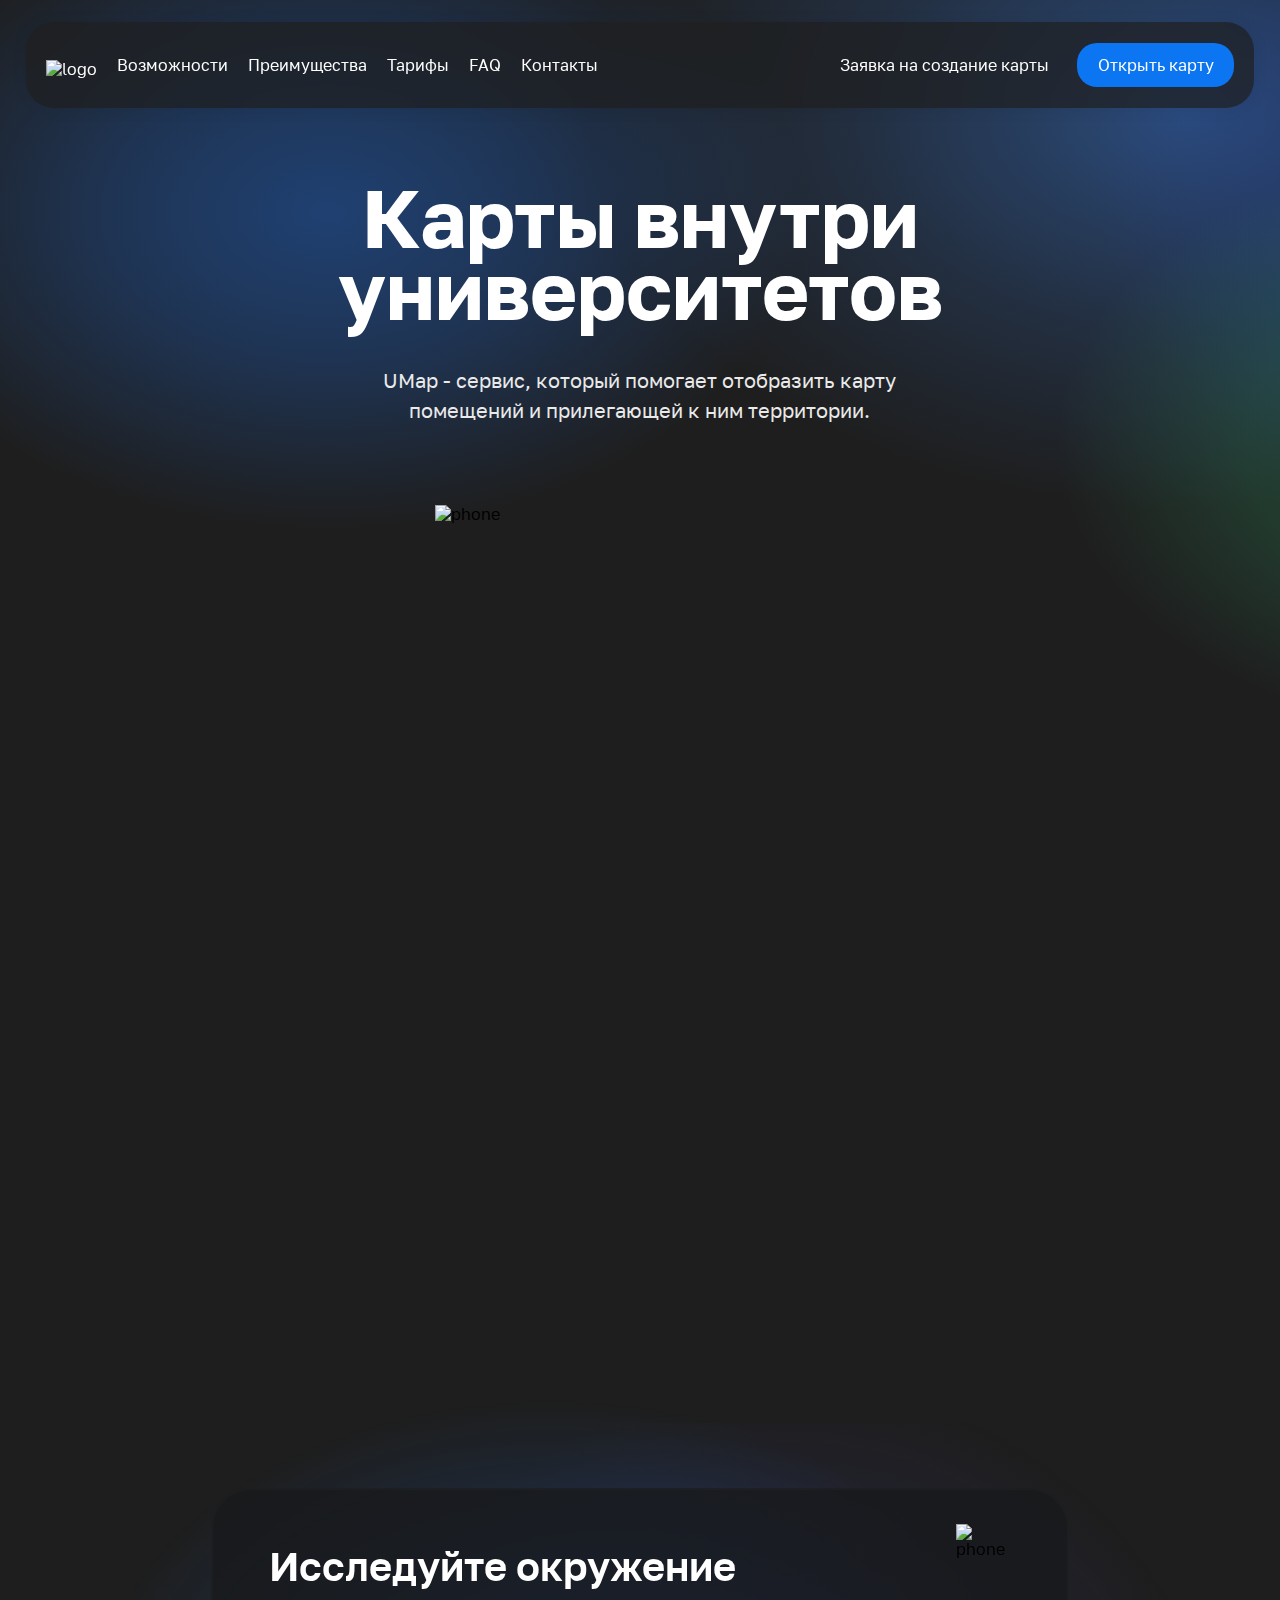
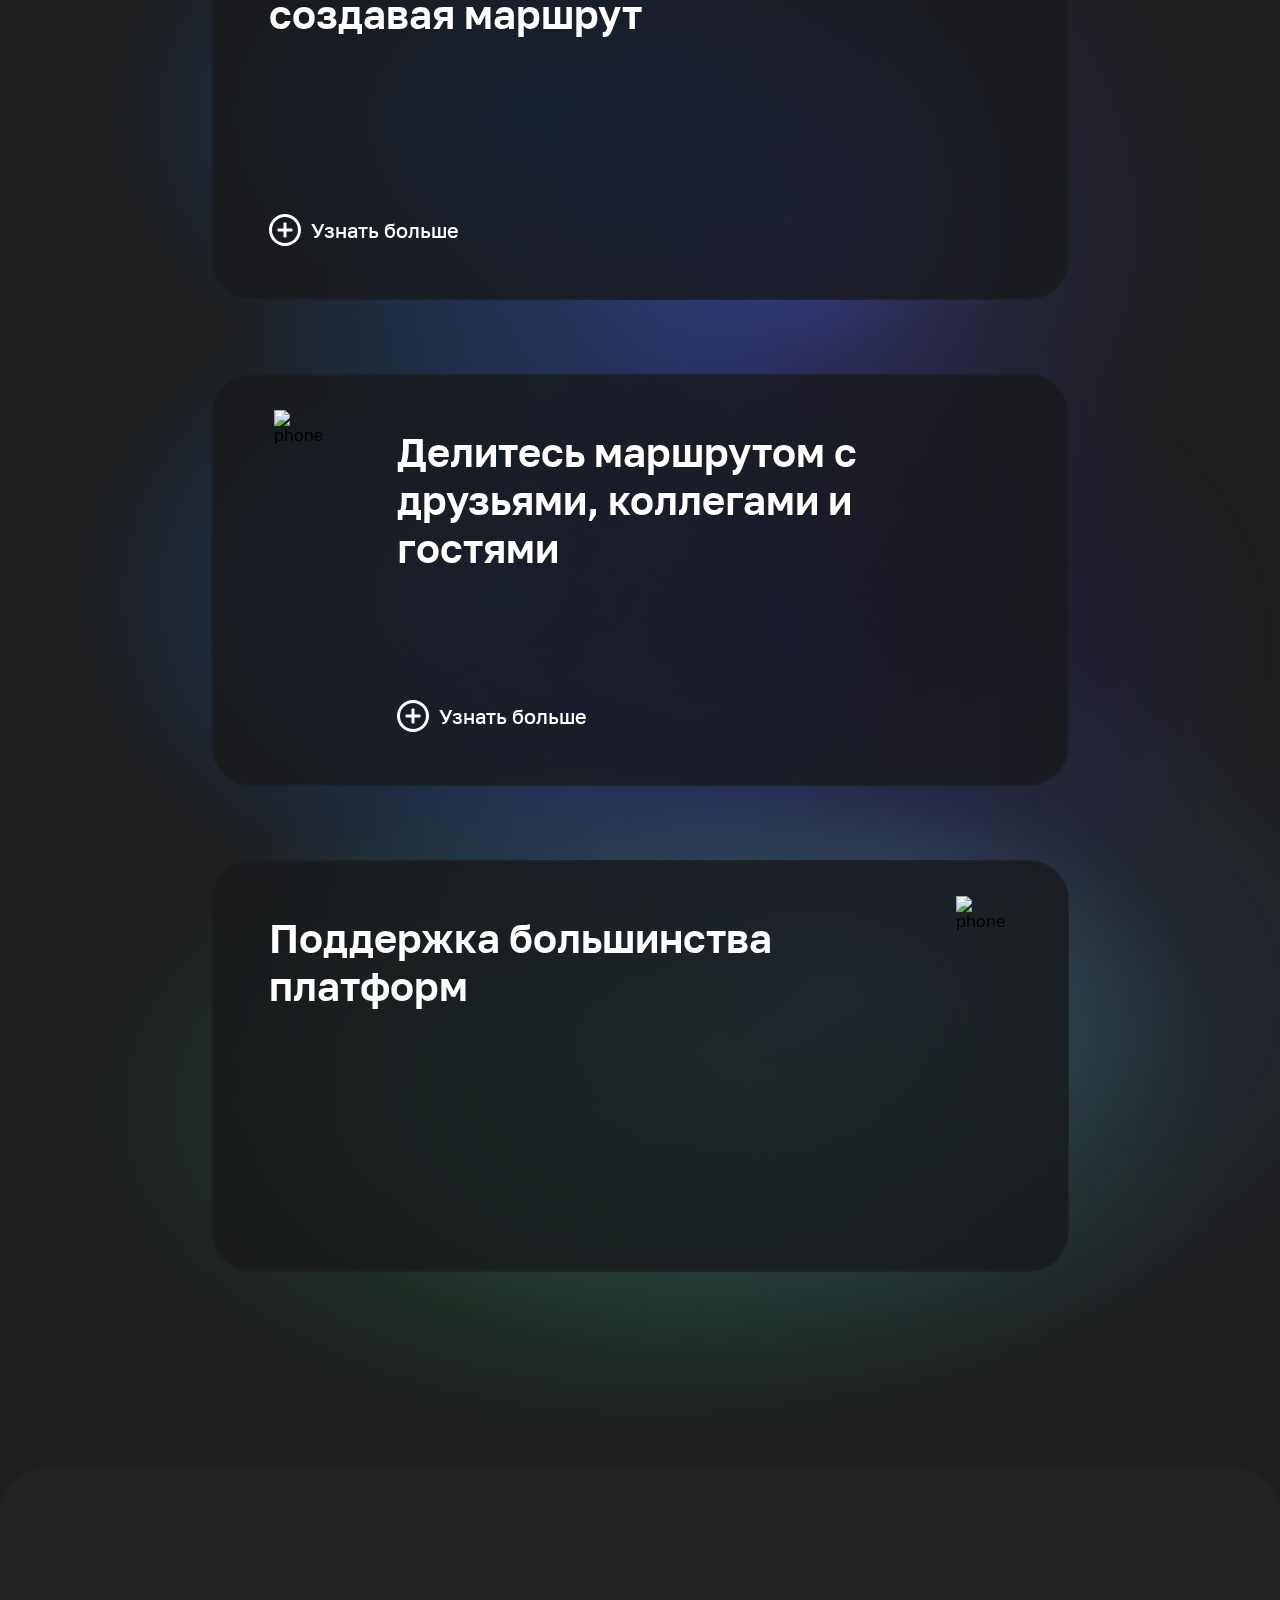
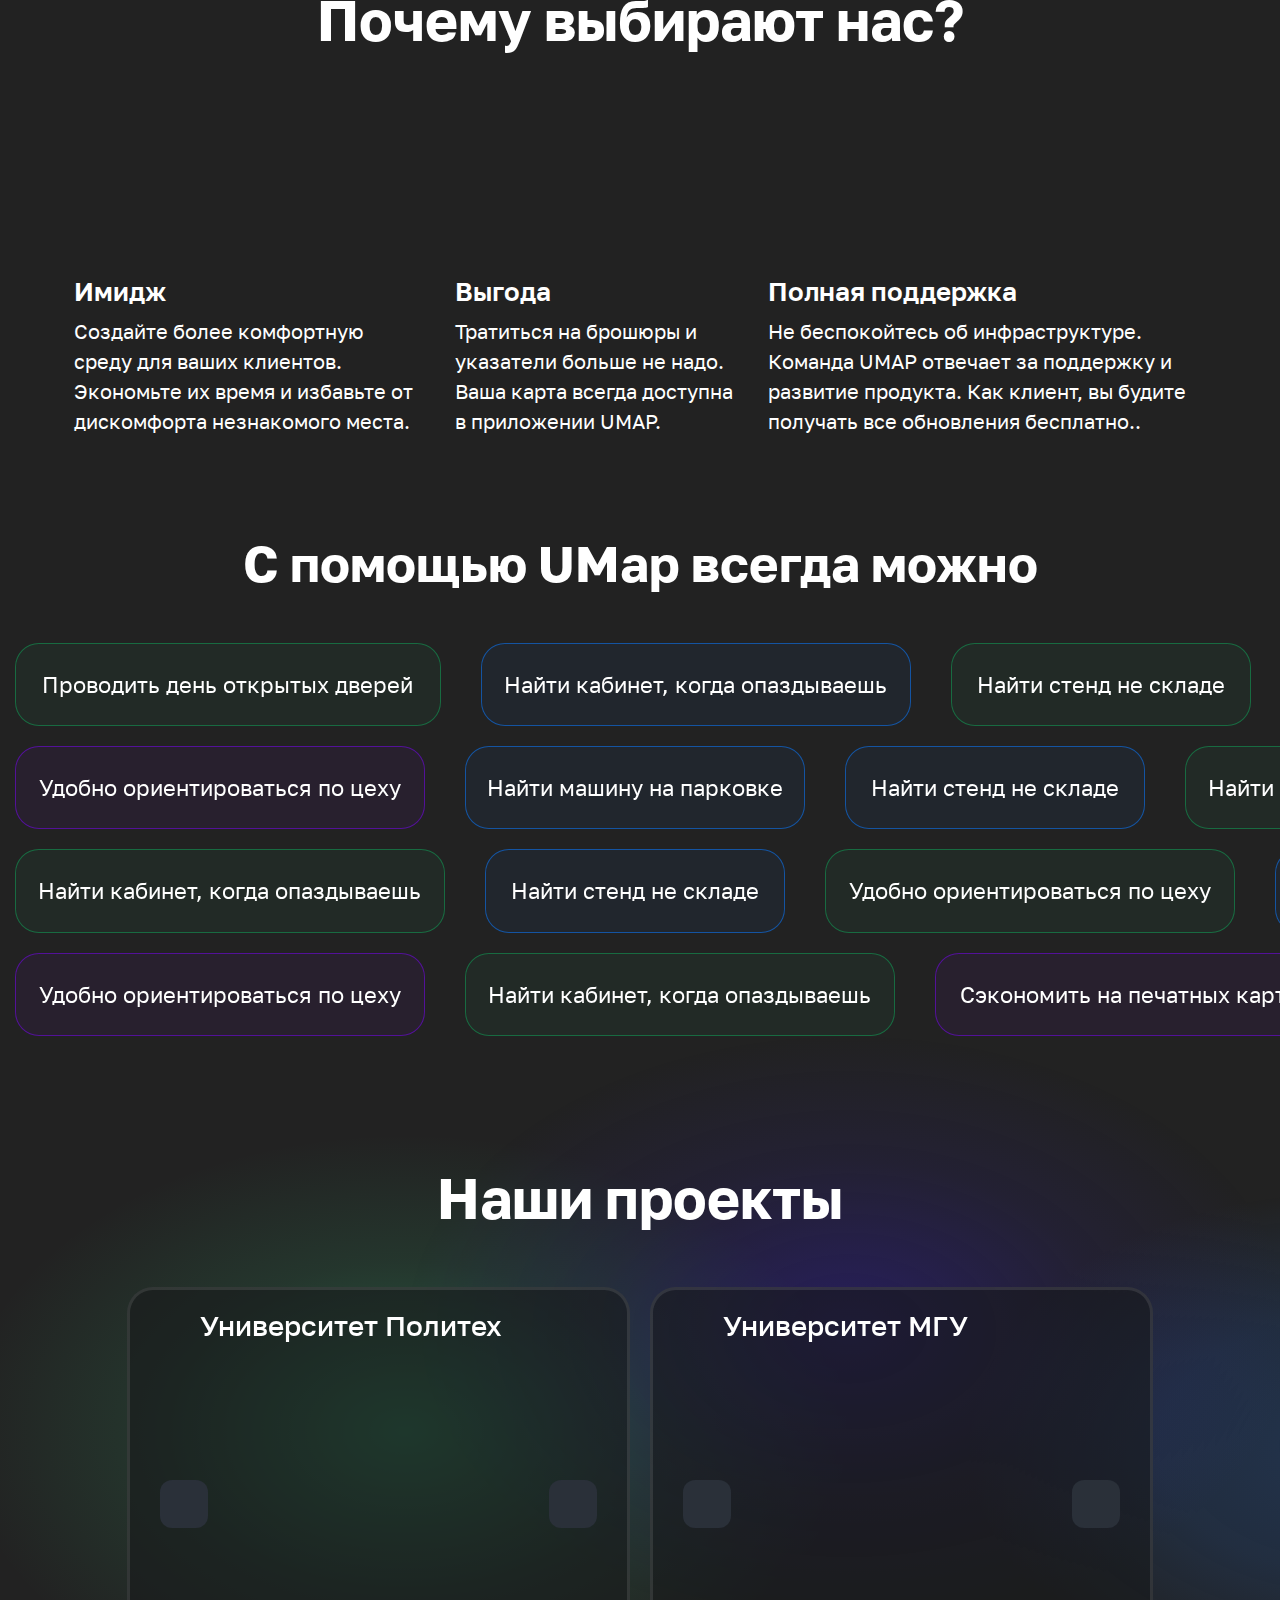
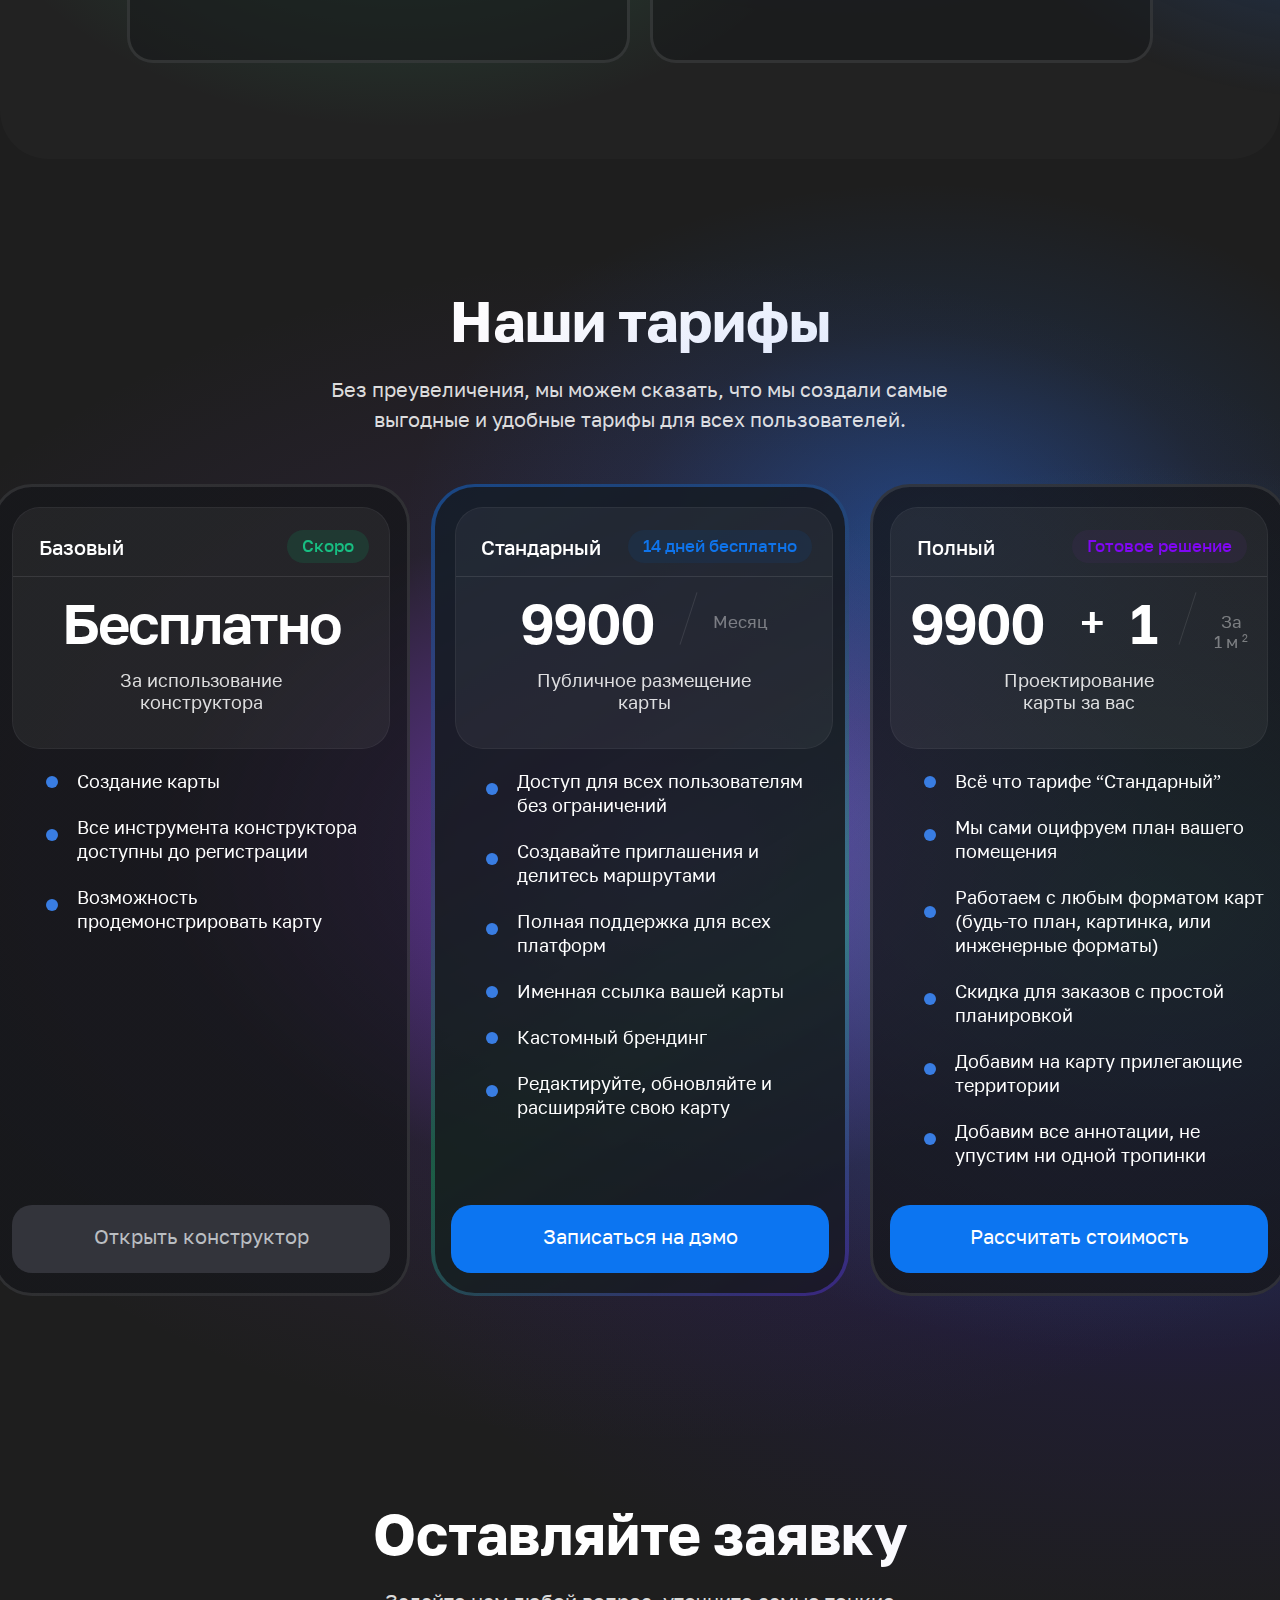
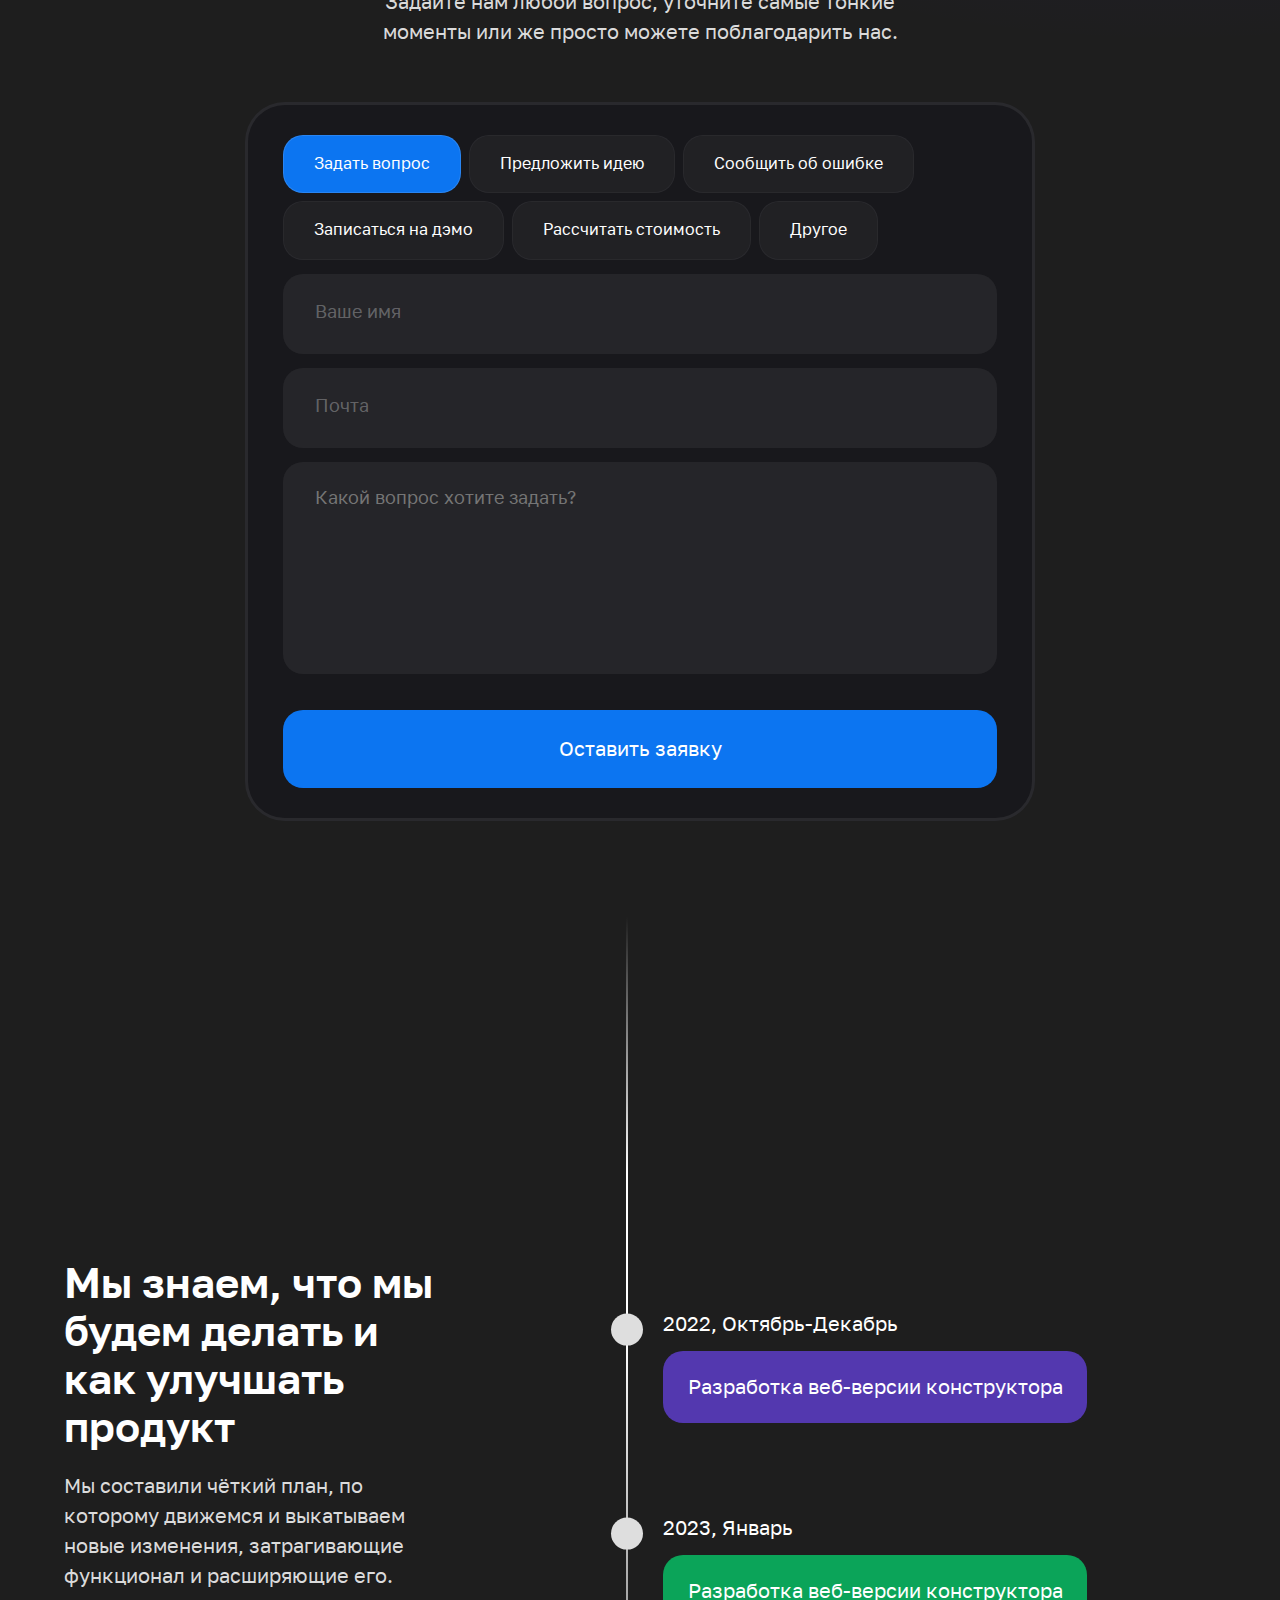
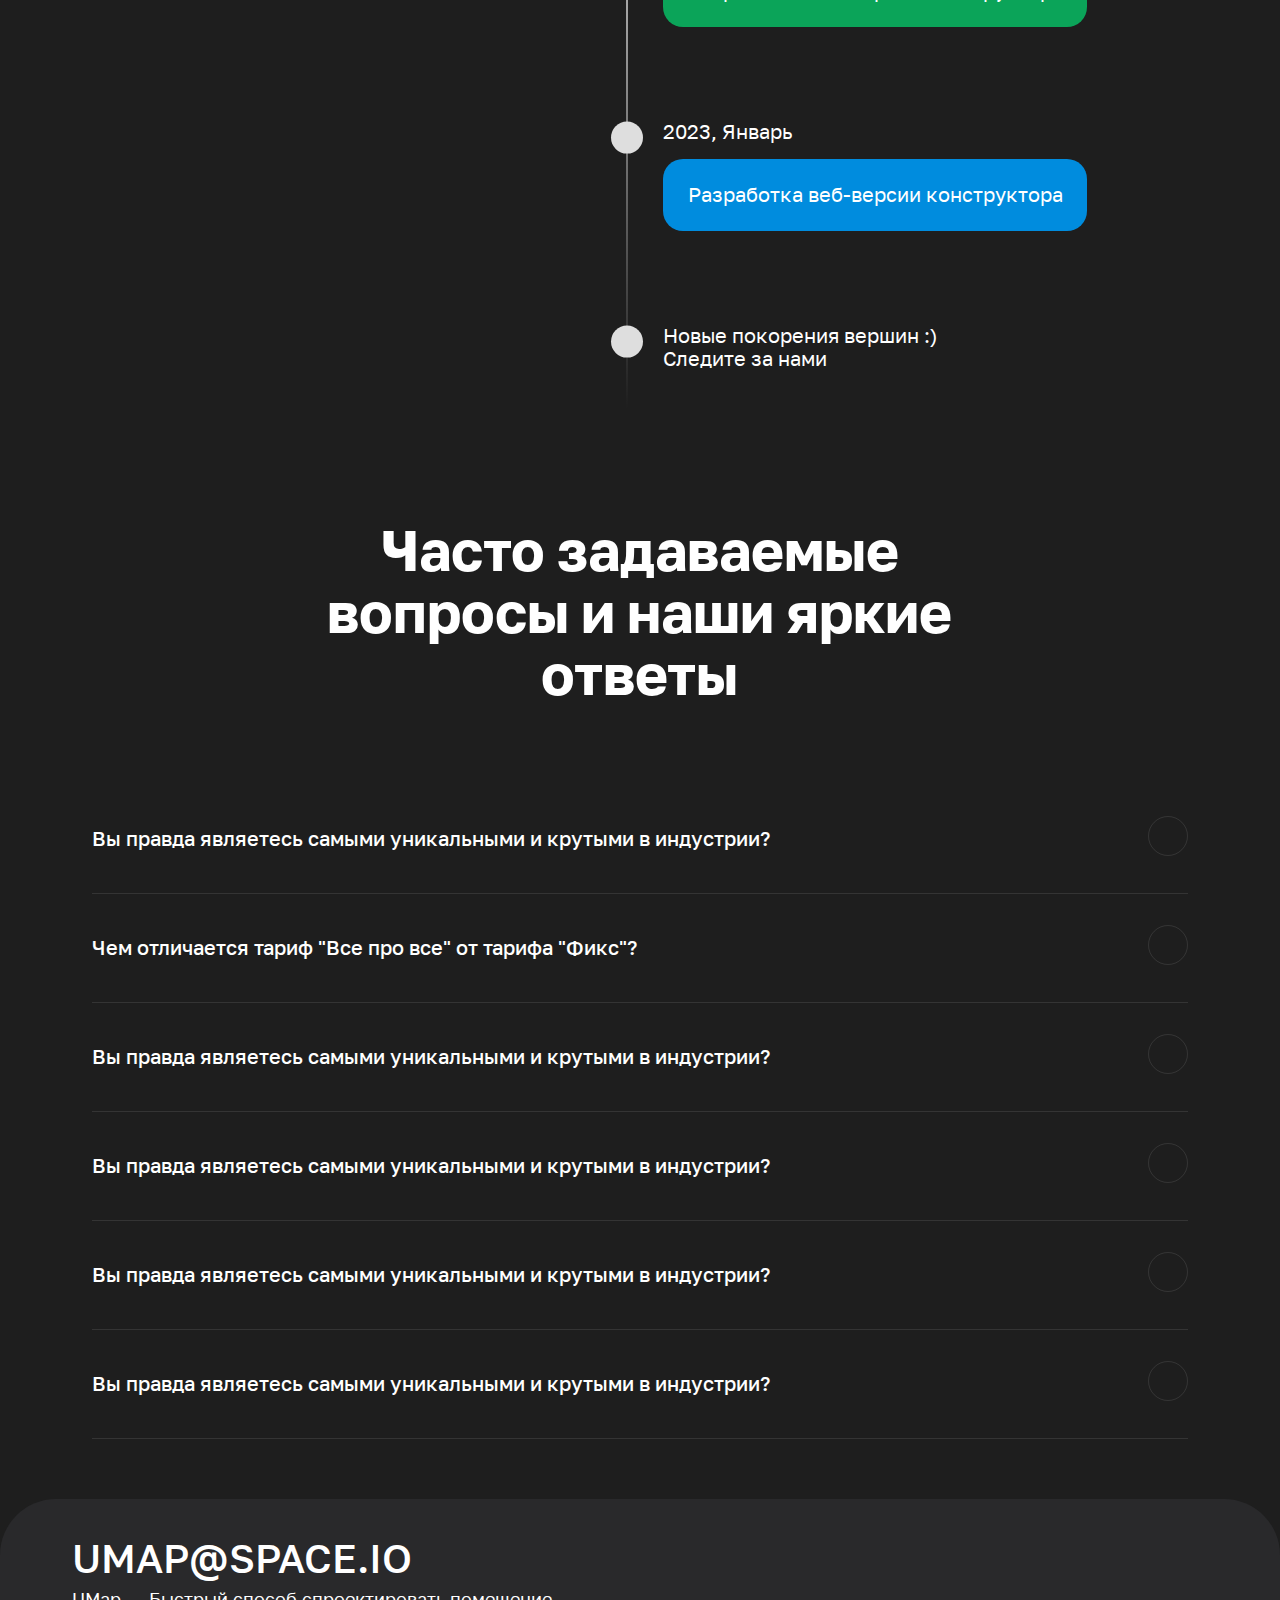
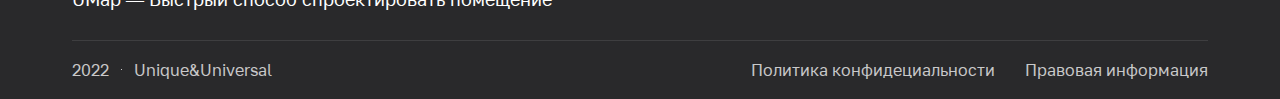
==== pages/politic.html @ 3c4d1e50 "fix: change text slider" ====
<!DOCTYPE html>
<html lang="en">

<head>
    <meta charset="UTF-8">
    <meta http-equiv="X-UA-Compatible" content="IE=edge">
    <meta name="viewport" content="width=device-width, initial-scale=1.0">
    <link rel="stylesheet" href="../css/normalize.css">
    <link
    rel="stylesheet"
    href="https://cdn.jsdelivr.net/npm/swiper@8/swiper-bundle.min.css"/>
    <link rel="stylesheet" href="../css/general.min.css">
    <link rel="icon" type="image/x-icon" href="../assets/images/img/favicon (1).ico">
    <title>[dev]uMap</title>
</head>

<body>
    <div class="burger-shadow"></div>
    <div class="wrapper">
        <header class="header">
            <nav class="navigation">
                <div class="logo-icon logo-icon-mobile"><a href="#main"><img src="./assets/images/icons/logo.svg" alt="logo" class="logo"></a></div>
            <ul class="nav-menu">
                <div class="logo-icon"><a href="#main"><img src="./assets/images/icons/logo.svg" alt="logo" class="logo"></a> </div>
                <li class="nav-menu__item menu__item-link openBurgerJS"><a href="#capabilities">Возможности</a></li>
                <li class="nav-menu__item menu__item-link openBurgerJS"><a href="#advantage">Преимущества</a></li>
                <li class="nav-menu__item menu__item-link openBurgerJS"><a href="#price">Тарифы</a></li>
                <li class="nav-menu__item menu__item-link openBurgerJS"><a href="#faq">FAQ</a></li>
                <!-- <li class="nav-menu__item_deviders menu__item-link"></li> -->
                <li class="nav-menu__item menu__item-link about_company openBurgerJS"><a href="././pages/about/about.html">О компании</a></li>
                <li class="nav-menu__item menu__item-link contact-link openBurgerJS">Контакты</li>
            </ul>
            <div class="arrow-nav"><img src="./assets/images/icons/Arrow-header.svg" alt="arrow"></div>
            <ul class="nav-request">
                <li><a href="#form-develop" class="link_request linkRequestJS">Заявка на создание карты</a></li>
                <li><button class="btn  btn__open-map"><a href="././pages/map/map.html">Открыть карту</a></button></li>
            </ul>

            
        </nav>
    
        <ul class="nav-request-mobile">
            <div class="btn-menu"><p>Меню</p> <div class="burger"><span class="line-burger"></span><span class="line-burger"></span></div> </div>
            <li class="btn  btn__open-mobile"><a href="#form-develop" class="linkRequestJS">Заявка</a></li>
            <!-- <li class="btn  btn__open-mobile"><button class="btn  btn__open-mobile linkRequestJS">Заявка</button></li> -->
            <div class="burger-menu">
                <ul class="ul-burger-menu">
                    <li class="nav-menu__item menu__item-link menu__item-link-burger"><a href="#capabilities">Возможности</a></li>
                    <li class="nav-menu__item menu__item-link menu__item-link-burger"><a href="#advantage">Преимущества</a></li>
                    <li class="nav-menu__item menu__item-link menu__item-link-burger"><a href="#price">Тарифы</a></li>
                    <li class="nav-menu__item menu__item-link menu__item-link-burger"><a href="#faq">FAQ</a></li>
                    <li class="menu__item-link-burger-line"></li>
                    <li class="nav-menu__item menu__item-link menu__item-link-burger"><a href="././pages/about/about.html">О компании</a></li>
                    <li class="nav-menu__item menu__item-link menu__item-link-burger contact-link">Контакты</li>
                </ul>
                
            </div>
        </ul>
    </header>

    </div>

    <main class="main">

        <!-- <div class="cookies-alert cookies-alert--js">
                <div class="cookies-alert__left">
                    <p class="cookies-text">Наш сайт использует куки</p>
                    <a class="text-secondary" href="./pages/agreement/licence.html" target="_blank" rel="nofollow"> Узнать подробнее</a>
                </div>
                <div class="cookies-alert__right">
                    <button class="btn btn__primary cookies-alert__btn">Oкей</button>              
                </div>
        </div> -->
        
        <div class="wrapper">
            
            <section class="main-information"  id="main">

                <div class="main-information_item first-block">
                    <div class="ellips_first-section"></div>
                    <div class="ellips_first-section-group"></div>
                    <div class="ellips_first-section-group-one"></div>
                    <div class="ellips_first-section-group-two"></div>

                    <div class="title-block">
                        <div class="first-block__title">
                            <div class="title_block">Карты внутри</div>
                            <div class="slider-text__container">
                                <div class="slider-text__item">
                                    университетов
                                </div>
                                <div class="slider-text__item shcool">
                                    музеев
                                </div>
                                <div class="slider-text__item tseh">
                                    помещения
                                </div>
                                <div class="slider-text__item tseh">
                                    больницы
                                </div>
                                <div class="slider-text__item musev">
                                    торгового центра
                                </div>
                    
                            </div>
                        </div>
                        <div class="title-descr title-descr__first-block">
                            UMap - сервис, который помогает отобразить карту помещений и прилегающей к ним территории.
                        </div>
                        <div class="apps_icon">
                            <a href="#!" class="apps_icon_link app_apple_link"><img
                                    src="./assets/images/icons/apple-app.png" alt="app-apple"
                                    class="img_apps_icons"></a>
                            <a href="#!" class="apps_icon_link app_google_link"><img
                                    src="./assets/images/icons/google-app.png" alt="app-google"
                                    class="img_goole_icons"></a>
                                <div class="apps_icon_link qr_code_link">
                                    <img src="./assets/images/icons/qrcode.png" alt="qrcode" class="img_qr_link">
                                    <div class="scan-popup">
                                        <img src="./assets/images/icons/QR.svg" alt="qr" width="150" height="150" class="qr-img">
                                        Сканируй, чтобы <br> получить приложение
                                    </div>  
                                </div>

                        </div>

                    
                        <div class="phone-video">
                            <img src="./assets/images/img/Main-iphone14(black).png" alt="phone" class="frame">
                        <video class="img-video-phone" autoplay loop muted playsinline>
                            <source src="assets/images/video/iter3-opt.mp4" type="video/mp4">
                        </video>
                        </div>

                    </div>

                </div>

                <div class="container-flip_cards">
                    <div class="ellipse-bg1-item"></div>
                    <div class="ellipse-bg1"></div>
                    <div class="ellipse-bg2"></div>
                    <div class="ellipse-bg2-item"></div>
                    <div class="ellipse-bg3"></div>
                    <div class="ellipse-bg3-item"></div>
                    
                    <div class="flip-card">
                        <div class="font-card">
                            <div class="flip-text">
                                <div class="secondary-block__title secondary-block__title-one">
                                    Исследуйте окружение создавая маршрут
                                </div>
    
                                <div class="flip-card__btn">
                                    <svg width="32" height="32" viewBox="0 0 32 32" fill="none" xmlns="http://www.w3.org/2000/svg"  class="btn-plus">
                                        <circle cx="16" cy="16" r="14.5" stroke="white" stroke-width="3"/>
                                        <path d="M14.5 9.5C14.5 8.94772 14.9477 8.5 15.5 8.5H16.5C17.0523 8.5 17.5 8.94772 17.5 9.5V22.5C17.5 23.0523 17.0523 23.5 16.5 23.5H15.5C14.9477 23.5 14.5 23.0523 14.5 22.5V9.5Z" fill="white"/>
                                        <path d="M22.5 14.5C23.0523 14.5 23.5 14.9477 23.5 15.5V16.5C23.5 17.0523 23.0523 17.5 22.5 17.5L9.5 17.5C8.94771 17.5 8.5 17.0523 8.5 16.5L8.5 15.5C8.5 14.9477 8.94772 14.5 9.5 14.5L22.5 14.5Z" fill="white"/>
                                        </svg>
                                    
                                Узнать больше
                                </div>
                            </div>
                            <div class="flip-front-img">
                                <img src="./assets/images/img/iphone-flip1.png" alt="phone">
                            </div>
                        </div>
                        <div class="back-card">
                            <div class="flip-text">
                                <p class="flip-descr"> Пользователь или организатор может поделиться маршрутом, создав брендированый QR-код или URL-ссылку.</p>
                                <p class="flip-descr">Таким образом, можно разместить QR-код в удобном месте, - он проведет любого от своего расположения до необходимого объекта, или поделится URL-ссылкой в социальных сетях, на сайте, чтобы упростить коммуникацию.</p>
    
                                <div class="flip-card__btn btn_hide">
                                    <svg width="32" height="32" viewBox="0 0 32 32" fill="none" xmlns="http://www.w3.org/2000/svg"  class="btn-plus">
                                        <circle cx="16" cy="16" r="14.5" stroke="white" stroke-width="3"/>
                                        <path d="M14.5 9.5C14.5 8.94772 14.9477 8.5 15.5 8.5H16.5C17.0523 8.5 17.5 8.94772 17.5 9.5V22.5C17.5 23.0523 17.0523 23.5 16.5 23.5H15.5C14.9477 23.5 14.5 23.0523 14.5 22.5V9.5Z" fill="white"/>
                                        <path d="M22.5 14.5C23.0523 14.5 23.5 14.9477 23.5 15.5V16.5C23.5 17.0523 23.0523 17.5 22.5 17.5L9.5 17.5C8.94771 17.5 8.5 17.0523 8.5 16.5L8.5 15.5C8.5 14.9477 8.94772 14.5 9.5 14.5L22.5 14.5Z" fill="white"/>
                                        </svg>
                                    
                                    Скрыть подробности
                                </div>
                            </div>
                            <div class="flip-back-img">
                                <img src="./assets/images/img/iphone-flip1.png" alt="phone">
                            </div>
                        </div>
                    </div>


                    <div class="flip-card">
                        <div class="font-card card-middle">
                            <div class="flip-front-img">
                                <img src="./assets/images/img/Iphoneflip2.png" alt="phone">
                            </div>
                            <div class="flip-text">
                                <div class="secondary-block__title secondary-block__title-one">
                                    Делитесь маршрутом с друзьями, коллегами и гостями
                                </div>
    
                                <div class="flip-card__btn">
                                    <svg width="32" height="32" viewBox="0 0 32 32" fill="none" xmlns="http://www.w3.org/2000/svg"  class="btn-plus">
                                        <circle cx="16" cy="16" r="14.5" stroke="white" stroke-width="3"/>
                                        <path d="M14.5 9.5C14.5 8.94772 14.9477 8.5 15.5 8.5H16.5C17.0523 8.5 17.5 8.94772 17.5 9.5V22.5C17.5 23.0523 17.0523 23.5 16.5 23.5H15.5C14.9477 23.5 14.5 23.0523 14.5 22.5V9.5Z" fill="white"/>
                                        <path d="M22.5 14.5C23.0523 14.5 23.5 14.9477 23.5 15.5V16.5C23.5 17.0523 23.0523 17.5 22.5 17.5L9.5 17.5C8.94771 17.5 8.5 17.0523 8.5 16.5L8.5 15.5C8.5 14.9477 8.94772 14.5 9.5 14.5L22.5 14.5Z" fill="white"/>
                                        </svg>
                                    
                                Узнать больше
                                </div>
                            </div>
                            
                        </div>
                        <div class="back-card back-card-middle">
                            <div class="flip-back-img">
                                <img src="./assets/images/img/Iphoneflip2.png" alt="phone">
                            </div>
                            <div class="flip-text">
                                <p class="flip-descr"> Пользователь или организатор может поделиться маршрутом, создав брендированый QR-код или URL-ссылку.</p>
                                <p class="flip-descr">Таким образом, можно разместить QR-код в удобном месте, - он проведет любого от своего расположения до необходимого объекта, или поделится URL-ссылкой в социальных сетях, на сайте, чтобы упростить коммуникацию.</p>
    
                                <div class="flip-card__btn btn_hide">
                                    <svg width="32" height="32" viewBox="0 0 32 32" fill="none" xmlns="http://www.w3.org/2000/svg"  class="btn-plus">
                                        <circle cx="16" cy="16" r="14.5" stroke="white" stroke-width="3"/>
                                        <path d="M14.5 9.5C14.5 8.94772 14.9477 8.5 15.5 8.5H16.5C17.0523 8.5 17.5 8.94772 17.5 9.5V22.5C17.5 23.0523 17.0523 23.5 16.5 23.5H15.5C14.9477 23.5 14.5 23.0523 14.5 22.5V9.5Z" fill="white"/>
                                        <path d="M22.5 14.5C23.0523 14.5 23.5 14.9477 23.5 15.5V16.5C23.5 17.0523 23.0523 17.5 22.5 17.5L9.5 17.5C8.94771 17.5 8.5 17.0523 8.5 16.5L8.5 15.5C8.5 14.9477 8.94772 14.5 9.5 14.5L22.5 14.5Z" fill="white"/>
                                        </svg>
                                    
                                    Скрыть подробности
                                </div>
                            </div>
                           
                        </div>
                    </div>

                    <div class="flip-card">
                        <div class="font-card">
                            <div class="flip-text">
                                <div class="secondary-block__title secondary-block__title-last">
                                    Поддержка большинства платформ
                                </div>
                                
                                <div class="apps_icon">
                                    <a href="#!" class="apps_icon_link app_apple_link"><img
                                            src="./assets/images/icons/apple-app.png" alt="app-apple"
                                            class="img_apps_icons"></a>
                                    <a href="#!" class="apps_icon_link app_google_link"><img
                                            src="./assets/images/icons/google-app.png" alt="app-google"
                                            class="img_goole_icons"></a>
                                        <div class="apps_icon_link qr_code_link">
                                            <img src="./assets/images/icons/qrcode.png" alt="qrcode" class="img_qr_link">
                                            <div class="scan-popup">
                                                <img src="./assets/images/icons/QR.svg" alt="qr" width="150" height="150" class="qr-img">
                                                Сканируй, чтобы <br> получить приложение
                                            </div>  
                                        </div>
        
                                </div>
                                <!-- <div class="flip-card__btn">
                                    <svg width="32" height="32" viewBox="0 0 32 32" fill="none" xmlns="http://www.w3.org/2000/svg"  class="btn-plus">
                                        <circle cx="16" cy="16" r="14.5" stroke="white" stroke-width="3"/>
                                        <path d="M14.5 9.5C14.5 8.94772 14.9477 8.5 15.5 8.5H16.5C17.0523 8.5 17.5 8.94772 17.5 9.5V22.5C17.5 23.0523 17.0523 23.5 16.5 23.5H15.5C14.9477 23.5 14.5 23.0523 14.5 22.5V9.5Z" fill="white"/>
                                        <path d="M22.5 14.5C23.0523 14.5 23.5 14.9477 23.5 15.5V16.5C23.5 17.0523 23.0523 17.5 22.5 17.5L9.5 17.5C8.94771 17.5 8.5 17.0523 8.5 16.5L8.5 15.5C8.5 14.9477 8.94772 14.5 9.5 14.5L22.5 14.5Z" fill="white"/>
                                        </svg>
                                    
                                Узнать больше
                                </div> -->
                            </div>
                            <div class="flip-front-img flip3">
                                <img src="./assets/images/img/iPhone14-flip3.png" alt="phone" class="img-flip3">
                            </div>
                        </div>
                        <div class="back-card">
                            <div class="flip-text">
                                <p class="flip-descr"> Пользователь или организатор может поделиться маршрутом, создав брендированый QR-код или URL-ссылку.</p>
                                <p class="flip-descr">Таким образом, можно разместить QR-код в удобном месте, - он проведет любого от своего расположения до необходимого объекта, или поделится URL-ссылкой в социальных сетях, на сайте, чтобы упростить коммуникацию.</p>
    
                                <div class="flip-card__btn btn_hide">
                                    <svg width="32" height="32" viewBox="0 0 32 32" fill="none" xmlns="http://www.w3.org/2000/svg"  class="btn-plus">
                                        <circle cx="16" cy="16" r="14.5" stroke="white" stroke-width="3"/>
                                        <path d="M14.5 9.5C14.5 8.94772 14.9477 8.5 15.5 8.5H16.5C17.0523 8.5 17.5 8.94772 17.5 9.5V22.5C17.5 23.0523 17.0523 23.5 16.5 23.5H15.5C14.9477 23.5 14.5 23.0523 14.5 22.5V9.5Z" fill="white"/>
                                        <path d="M22.5 14.5C23.0523 14.5 23.5 14.9477 23.5 15.5V16.5C23.5 17.0523 23.0523 17.5 22.5 17.5L9.5 17.5C8.94771 17.5 8.5 17.0523 8.5 16.5L8.5 15.5C8.5 14.9477 8.94772 14.5 9.5 14.5L22.5 14.5Z" fill="white"/>
                                        </svg>
                                    
                                    Скрыть подробности
                                </div>
                            </div>
                            <div class="flip-back-img">
                                <img src="./assets/images/img/Iphoneflip3.png" alt="phone">
                            </div>
                        </div>
                    </div>

                </div>

            </section>







            <section class="made-maps">
                <div class="section__wrapper section__wrapper_made-maps">
                    <div class="section__title section__title_made-maps">
                        Создавайте карты в удобном конструкторе
                    </div>
                    <button class="btn btn_open_constructor"><a href="#!">Открыть конструктор</a></button>

                    <div class="made-maps__img_display">
                        <img src="./assets/images/img/Display.png" alt="display">
                    </div>

                </div>
            </section>





            <section class="why-choose" id="advantage">
                <div class="section__wrapper section__wrapper_why-choose">
                    <div class="section__title section__title_made-maps_why-choose">
                        Почему выбирают нас?
                    </div>
                    <div class="animation-cards__container">
                        <div class="animation-card__item">
                            <div class="animation-card_img">
                        
                                <video class="img-video img-video-image" id="video1" muted>
                                    <source src="assets/images/video/AnimationCorporateImage.m4v" type="video/mp4">
                                </video>
                            </div>
                            
                            <div class="animation-card_description">
                                <div class="animation-card_title">Имидж</div>
                                Создайте более комфортную среду для ваших клиентов. Экономьте их время и избавьте от дискомфорта незнакомого места.</div>
                        </div>

                        <div class="animation-card__item">
                            <div class="animation-card_img">
                                <video class="img-video img-video-image" id="video2"  muted >
                                    <source src="assets/images/video/map.m4v" type="video/mp4">
                                </video>
                            </div>
                            
                            <div class="animation-card_description">
                                <div class="animation-card_title">Выгода</div>
                                Тратиться на брошюры и указатели больше не надо. Ваша карта всегда доступна в приложении UMAP.</div>
                        </div>

                        <div class="animation-card__item">
                            <div class="animation-card_img">
                                <video class="img-video img-video-image" id="video3"  muted >
                                    <source src="assets/images/video/AnimationMesseges.m4v" type="video/mp4">
                                </video>
                            </div>
                            
                            <div class="animation-card_description">
                                <div class="animation-card_title">Полная поддержка</div>
                                Не беспокойтесь об инфраструктуре.
                                Команда UMAP отвечает за поддержку и развитие продукта. Как клиент, вы будите получать все обновления бесплатно..</div>
                        </div>

                    </div>


                    <div class="section__title section__title_block_helps" id="capabilities">
                        С помощью UMap всегда можно
                    </div>

                    <div class="swiper-animation_one animation_wrapper animation_wrapper_one">
                        <div class="swiper-wrapper text_wrapper text_wrapper_one">
                            <div class="swiper-slide text_item text_item_one text_item-cabinet">Найти кабинет, когда опаздываешь</div>
                            <div class="swiper-slide  text_item text_item_one text_item-rack">Найти стенд не складе</div>
                            <!-- <div class="swiper-slide  text_item text_item_two text_item-hermitage">Найти выставку в Эрмитаже</div> -->
                            <div class="swiper-slide text_item text_item_two text_item-parking">Найти машину на парковке</div>
                            <div class="swiper-slide text_item text_item_two text_item-paper">Сэкономить на печатных картах</div>
                            <!-- <div class="swiper-slide text_item text_item_three text_item-build">Показать клиентам, как попасть в здание</div> -->
                            <div class="swiper-slide text_item text_item_three text_item-plan">Удобно ориентироваться по цеху</div>
                            <!-- <div class="swiper-slide text_item text_item_one text_item-quest">Избавить от вопросов “Как к вам добраться?”</div> -->
                            <div class="swiper-slide text_item text_item_one text_item-buh">Быстро найти бухгалтерию</div>
                            <div class="swiper-slide text_item text_item_one text_item-onbording">Проводить день открытых дверей</div>
                            <!-- <div class="swiper-slide text_item text_item_three text_item-shop">Добраться до магазина</div> -->
                        </div>
                    </div>

                    <div class="swiper-animation_two animation_wrapper animation_wrapper_two">
                        <div class="swiper-wrapper text_wrapper text_wrapper_two">
                            <div class="swiper-slide text_item text_item_one text_item-buh">Быстро найти бухгалтерию</div>
                            <div class="swiper-slide text_item text_item_three text_item-plan">Удобно ориентироваться по цеху</div>
                            <div class="swiper-slide text_item text_item_two text_item-parking">Найти машину на парковке</div>
                            <div class="swiper-slide  text_item text_item_one text_item-rack">Найти стенд не складе</div>
                            <div class="swiper-slide text_item text_item_one text_item-cabinet">Найти кабинет, когда опаздываешь</div>
                            <div class="swiper-slide text_item text_item_one text_item-onbording">Проводить день открытых дверей</div>
                            <div class="swiper-slide text_item text_item_two text_item-paper">Сэкономить на печатных картах</div>


                        </div>
                    </div>

                    <div class="swiper-animation_three animation_wrapper animation_wrapper_three">
                        <div class="swiper-wrapper text_wrapper text_wrapper_three">
                            <div class="swiper-slide  text_item text_item_one text_item-rack">Найти стенд не складе</div>
                            <div class="swiper-slide text_item text_item_three text_item-plan">Удобно ориентироваться по цеху</div>
                            <div class="swiper-slide text_item text_item_one text_item-buh">Быстро найти бухгалтерию</div>
                            <div class="swiper-slide text_item text_item_two text_item-parking">Найти машину на парковке</div>
                            <div class="swiper-slide text_item text_item_two text_item-paper">Сэкономить на печатных картах</div>
                            <div class="swiper-slide text_item text_item_one text_item-onbording">Проводить день открытых дверей</div>
                            <div class="swiper-slide text_item text_item_one text_item-cabinet">Найти кабинет, когда опаздываешь</div>

                        </div>
                    </div>

                    <div class="swiper-animation_four animation_wrapper animation_wrapper_four">
                        <div class="swiper-wrapper text_wrapper text_wrapper_four">
                            <div class="swiper-slide text_item text_item_one text_item-onbording">Проводить день открытых дверей</div>
                            <div class="swiper-slide text_item text_item_three text_item-plan">Удобно ориентироваться по цеху</div>
                            <div class="swiper-slide text_item text_item_one text_item-cabinet">Найти кабинет, когда опаздываешь</div>
                            <div class="swiper-slide text_item text_item_two text_item-paper">Сэкономить на печатных картах</div>
                            <div class="swiper-slide text_item text_item_two text_item-parking">Найти машину на парковке</div>
                            <div class="swiper-slide  text_item text_item_one text_item-rack">Найти стенд не складе</div>
                            <div class="swiper-slide text_item text_item_one text_item-buh">Быстро найти бухгалтерию</div>


                        </div>
                    </div>


                    <div class="projects__container">
                        <div class="section__title section__title_projects">
                            Наши проекты
                        </div>

                        
                            <div class="projects__slider">
                                <div class="carousel-container">
                                    <h2 class="carousel_title">Университет Политех</h2>
                                    <div class="carousel carousel1">
                                    
                                        <div class="carousel_track-container swiper swiper1">
                                            <div class="swiper-wrapper">
                                                
                                                <div class="swiper-slide">
                                                    <img src="./assets/images/img/Map1.png" class="slider-img" alt="" role="presentation">
                                                </div>
    
                                                <div class="swiper-slide">
                                                    <img src="./assets/images/img/Map1.png" class="slider-img" alt="" role="presentation">
                                                </div>
    
                                                <div class="swiper-slide">
                                                    <img src="./assets/images/img/Map1.png" alt="" role="presentation" class="slider-img">
                                                </div>
    
                                                <div class="swiper-slide">
                                                    <img src="./assets/images/img/Map1.png" class="slider-img" alt="" role="presentation">
                                                </div>
                                            </div>
                                            <div class="carousel_nav swiper-pagination swiper-pagination1"></div>
                                        </div>
    
                                        <div class="btn-carousel swiper-button-prev swiper-button-prev1"><img src="./assets/images/icons/arrow.svg" alt=""></div>
                                        <div class="btn-carousel swiper-button-next swiper-button-next1"><img src="./assets/images/icons/arrow.svg" alt=""></div>
                                        </div>
                                
                                        <div class="open__link-map">
                                            <a href="#" class="link-map">Открыть карту</a>
                                        </div>
                                    </div>
                                <div class="carousel-container">
                                <h2 class="carousel_title">Университет МГУ</h2>
                                <div class="carousel carousel2">
                                
                                    <div class="carousel_track-container swiper swiper2">
                                        <div class="swiper-wrapper">
                                            
                                            <div class="swiper-slide">
                                                <img src="./assets/images/img/Map1.png" class="slider-img" alt="" role="presentation">
                                            </div>

                                            <div class="swiper-slide">
                                                <img src="./assets/images/img/Map1.png" class="slider-img" alt="" role="presentation">
                                            </div>

                                            <div class="swiper-slide">
                                                <img src="./assets/images/img/Map1.png" alt="" role="presentation" class="slider-img">
                                            </div>

                                            <div class="swiper-slide">
                                                <img src="./assets/images/img/Map1.png" class="slider-img" alt="" role="presentation">
                                            </div>
                                        </div>
                
                                        <div class="carousel_nav swiper-pagination swiper-pagination2"></div>
                                    </div>

                                    <div class="btn-carousel swiper-button-prev swiper-button-prev2"><img src="./assets/images/icons/arrow.svg" alt=""></div>
                                    <div class="btn-carousel swiper-button-next swiper-button-prev2"><img src="./assets/images/icons/arrow.svg" alt=""></div>
                                    </div>
                                    
                                    <div class="open__link-map">
                                        
                                            <a href="#" class="link-map">Открыть карту</a>
                                    </div>
                                    
                                </div>
                                </div>
                                <div class="ellips__project-one"></div>
                                <div class="ellips__project-two"></div>
                                <div class="ellips__project-three"></div>
                                </div>
                                
                            </div>
                            
                       

                        

            </section>
           
                <section class="our-price" id="price">
                    
                    <div class="section__wrapper section__wrapper_our-price">
                        <div class="ellips__price-one"></div>
                        <div class="ellips__price-two"></div>
                        <div class="ellips__price-three"></div>
                        <div class="ellips__price-four"></div>
                        <div class="section__title section__title_our-price">
                            Наши тарифы
                        </div>
                        <div class="title-descr secondary-block_title-descr secondary-block_title-our-price">
                            Без преувеличения, мы можем сказать, что мы создали самые выгодные и удобные тарифы для всех
                            пользователей.
                        </div>
                        

                        <div class="swiper-container swiper-container1 tarif-cards__container tarif-cards__container-desctop">
    
                            <div class="swiper-wrapper">

                            <div class="swiper-slide swiper-slide-container tarif-card__item  tarif-card__item-one">
    
                                <div class="tarif-card__title">
                                    <div class="tarif-card__name tarif-card__name-free">
                                        <div class="tarif_name-title">Базовый</div>
                                        <div class="tarif_name-dates name-dates-green">Скоро</div>
                                    </div>
                                    <div class="tarif_line"></div>
                                    <div class="tarif_coast">Бесплатно</div>
                                    <div class="tarif-coast-descriotin">За использование конструктора</div>
                                </div>
                                <ul class="tarif_list">
                                    <li class="tarif_list-item">Создание карты</li>
                                    <li class="tarif_list-item">Все инструмента конструктора доступны до регистрации</li>
                                    <li class="tarif_list-item">Возможность <br> продемонстрировать карту</li>
                                </ul>
                                <div class="btn-cont">
                                    <button class="btn tarif_btn tarif_btn-disable"><a href="#no_scroll" class="open-link open-link-disable">Открыть конструктор</a><span class="tooltiptext">Мы разрабатываем бесплатный
                                        функционал </span></button>
                                </div>
    
                            </div>
    
                            <div class="swiper-slide swiper-slide-container swiper-slide-color">
                                <div class="tarif-card__item tarif_card-color-boder">
                                    <div class="tarif-card__title">
                                        <div class="tarif-card__name tarif-card__name-std">
                                            <div class="tarif_name-title">Стандарный</div>
                                            <div class="tarif_name-dates name-dates-blue">14 дней бесплатно</div>
                                        </div>
                                        <div class="tarif_line"></div>
        
                                        <div class="tarif_coast-item">
                                            <div class="tarif_coast-second">9900<sup><small class="small-img"><img src="./assets/images/icons/₽.svg" alt=""></small></sup></div>
                                            <div class="tarif-line"></div>
                                            <div class="price-item">Месяц</div>
                                        </div>
        
                                        <div class="tarif-coast-descriotin">Публичное
                                            размещение карты</div>
                                    </div>
                                    <ul class="tarif_list">
                                        <li class="tarif_list-item ">Доступ для всех пользователям <br> без ограничений</li>
                                        <li class="tarif_list-item">Создавайте приглашения и <br> делитесь маршрутами</li>
                                        <li class="tarif_list-item">Полная поддержка для всех платформ</li>
                                        <li class="tarif_list-item">Именная ссылка вашей карты</li>
                                        <li class="tarif_list-item">Кастомный брендинг</li>
                                        <li class="tarif_list-item">Редактируйте, обновляйте и расширяйте свою карту</li>
                                    </ul>
                                    <div class="btn-cont">
                                        <button class="btn tarif_btn btn-color"><a href="#form-develop" class="open-link linkRequestJS">Записаться на дэмо</a></button>
                                    </div>
                                </div>
                                
    
                            </div>
    
                            <div class="swiper-slide swiper-slide-container tarif-card__item">
    
                                <div class="tarif-card__title">
                                    <div class="tarif-card__name tarif-card__name-full">
                                        <div class="tarif_name-title">Полный</div>
                                        <div class="tarif_name-dates name-dates-pink">Готовое решение</div>
                                    </div>
                                    <div class="tarif_line"></div>
    
                                    <div class="tarif_coast-item-third">
                                        <div class="tarif_coast-third">9900<sup><small class="small-img"><img src="./assets/images/icons/₽.svg" alt=""></small></sup></div>
                                        <div class="tarif-plus">+</div>
                                        <div class="tarif_coast-third">1<sup><small class="small-img-one"><img src="./assets/images/icons/₽.svg" alt=""></small></sup></div>
                                        <div class="tarif-line"></div>
                                        <div class="price-item">За <br> 1 м <sup><small>2</small></sup></div>
                                    </div>
    
    
                                    <div class="tarif-coast-descriotin">Проектирование <br> карты за вас</div>
                                </div>
                                <ul class="tarif_list">
                                    <li class="tarif_list-item">Всё что тарифе “Стандарный”</li>
                                    <li class="tarif_list-item">Мы сами оцифруем план вашего помещения</li>
                                    <li class="tarif_list-item">Работаем с любым форматом карт (будь-то план, картинка, или
                                        инженерные форматы)</li>
                                    <li class="tarif_list-item">Скидка для заказов с простой планировкой</li>
                                    <li class="tarif_list-item">Добавим на карту прилегающие территории</li>
                                    <li class="tarif_list-item">Добавим все аннотации, не <br> упустим ни одной тропинки
                                    </li>
                                </ul>
                                <div class="btn-cont">
                                    <button class="btn tarif_btn btn-color CalculateJS"><a href="#form-develop" class="open-link">Рассчитать стоимость</a></button>
                                </div>
    
                            </div>
                        </div>
                        </div>

                            <!-- tarif mob -->
                        <div class="tarif-cards__container-mobile">

                            
                            <div class="tarif-card__item  tarif-card__item-one">
    
                                <div class="tarif-card__title">
                                    <div class="tarif-card__name tarif-card__name-free">
                                        <div class="tarif_name-title">Базовый</div>
                                        <div class="tarif_name-dates name-dates-green">Скоро</div>
                                    </div>
                                    <div class="tarif_line"></div>
                                    <div class="tarif_coast">Бесплатно</div>
                                    <div class="tarif-coast-descriotin">За использование конструктора</div>
                                </div>
                                <ul class="accordion-content tarif_list">
                                    <li class="tarif_list-item">Создание карты</li>
                                    <li class="tarif_list-item">Все инструмента конструктора доступны до регистрации</li>
                                    <li class="tarif_list-item">Возможность <br> продемонстрировать карту</li>
                                </ul>

                                <div class="button-accordion">Показать подробности</div>

                                <div class="btn-cont">
                                    <!-- <div class="btn tarif_btn tarif_btn-disable"><a href="#no_scroll" class="open-link open-link-disable">Открыть конструктор</a><span class="tooltiptext">Мы разрабатываем бесплатный
                                        функционал </span></div> -->
                                </div>
                                <div class="but tarif_btn tarif_btn-disable"><a href="#noscroll" class="open-link open-link-disable">Открыть конструктор</a> <span class="tooltiptext">Мы разрабатываем бесплатный
                                    функционал </span></div>

    
                            </div>

                            <div class="tarif-card__item tarif_card-color-boder">
    
                                <div class="tarif-card__title">
                                    <div class="tarif-card__name tarif-card__name-free">
                                        <div class="tarif_name-title">Стандарный</div>
                                        <div class="tarif_name-dates name-dates-blue">14 дней бесплатно</div>
                                    </div>
                                    <div class="tarif_line"></div>
                                    <div class="tarif_coast-item">
                                        <div class="tarif_coast-second">9900<sup><small class="small-img"><img src="./assets/images/icons/₽.svg" alt=""></small></sup></div>
                                        <div class="tarif-line"></div>
                                        <div class="price-item">Месяц</div>
                                    </div>
                                    <div class="tarif-coast-descriotin">Публичное
                                        размещение карты</div>
                                </div>
                                <ul class="accordion-content tarif_list">
                                    <li class="tarif_list-item ">Доступ для всех пользователям <br> без ограничений</li>
                                    <li class="tarif_list-item">Создавайте приглашения и <br> делитесь маршрутами</li>
                                    <li class="tarif_list-item">Полная поддержка для всех платформ</li>
                                    <li class="tarif_list-item">Именная ссылка вашей карты</li>
                                    <li class="tarif_list-item">Кастомный брендинг</li>
                                    <li class="tarif_list-item">Редактируйте, обновляйте и расширяйте свою карту</li>
                                </ul>

                                <div class="button-accordion">Показать подробности</div>
                                <div class="but"><a href="#form-develop" class="linkRequestJS">Записаться на дэмо</a></div>


    
                            </div>


                            <div class="tarif-card__item  tarif-card__item-one">
    
                                <div class="tarif-card__title">
                                    <div class="tarif-card__name tarif-card__name-free">
                                        <div class="tarif_name-title">Полный</div>
                                        <div class="tarif_name-dates name-dates-pink">Готовое решение</div>
                                    </div>
                                    <div class="tarif_line"></div>
                                    <div class="tarif_coast-item-third">
                                        <div class="tarif_coast-third">9900<sup><small class="small-img"><img src="./assets/images/icons/₽.svg" alt=""></small></sup></div>
                                        <div class="tarif-plus">+</div>
                                        <div class="tarif_coast-third">1<sup><small class="small-img-one"><img src="./assets/images/icons/₽.svg" alt=""></small></sup></div>
                                        <div class="tarif-line"></div>
                                        <div class="price-item">За <br> 1 м <sup><small>2</small></sup></div>
                                    </div>
                                    <div class="tarif-coast-descriotin">Проектирование карты за вас</div>
                                </div>
                                <ul class="accordion-content tarif_list">
                                    <li class="tarif_list-item">Всё что тарифе “Стандарный”</li>
                                    <li class="tarif_list-item">Мы сами оцифруем план вашего помещения</li>
                                    <li class="tarif_list-item">Работаем с любым форматом карт (будь-то план, картинка, или
                                        инженерные форматы)</li>
                                    <li class="tarif_list-item">Скидка для заказов с простой планировкой</li>
                                    <li class="tarif_list-item">Добавим на карту прилегающие территории</li>
                                    <li class="tarif_list-item">Добавим все аннотации, не <br> упустим ни одной тропинки
                                </ul>
                               
                                <div class="button-accordion">Показать подробности</div>
                                <div class="but"><a href="#form-develop" class="CalculateJS">Рассчитать стоимость</a></div>
                               
                                <!-- <div class="tarif_btn btn-cont">Открыть конструктор</div> -->
                               
    
                            </div>
    
                        </div>




                    </div>
    
           
                </section>
            
          

            <section class="request">
                <div class="section__wrapper">
                    <div class="section__title section__title_request" id="form-develop">
                        Оставляйте заявку
                    </div>
                    <div class="title-descr secondary-block_title-descr secondary-block_title-descr-request">
                        Задайте нам любой вопрос, уточните самые тонкие моменты или же просто можете поблагодарить нас.
                    </div>

                    <div class="questions-and-app__container">

                        <div class="questions_container" >
                            <!-- <div class="form-questions">
                                    <div class="title-descr secondary-block_title-descr secondary-block_title-descr-form">
                                        Тема заявки</div>
                            </div> -->
                            <form action="#" class="questions" method="post">
                                <div class="buttons-container">
                                    <div class="btns-theme active-buttons btn-quest">Задать вопрос</div>
                                    <div class="btns-theme btn-idea">Предложить идею</div>
                                    <div class="btns-theme btn-error">Сообщить об ошибке</div>
                                    <div class="btns-theme btn-develop">Записаться на дэмо</div>
                                    <div class="btns-theme btn-other">Рассчитать стоимость</div>
                                    <div class="btns-theme btn-other">Другое</div>
                                </div>

                                <div class="calculation-container">
                                    <div class="input-building-container">
                                        <div class="input-building">
                                            <input type="number" name="input-text" id="input-text" required spellcheck="false">
                                            <span class="placeholder placeholder-build">
                                                Площадь помещения внутри, м <small>2</small>
                                            </span>
                                          </div>

                                          <div class="input-building">
                                            <input type="number" name="input-text" id="input-text" required spellcheck="false">
                                            <span class="placeholder placeholder-build">
                                                Площадь помещения cнаружи, м <small>2</small>
                                            </span>
                                          </div>
                                        
                                    </div>

                                    <div class="btn-date-container">
                                        <div class="btns-date active-buttons">1 месяц</div>
                                        <div class="btns-date">2 месяца</div>
                                        <div class="btns-date">3 месяца</div>
                                        <div class="btns-date">6 месяцев</div>
                                        <div class="btns-date">1 год</div>
                                        <div class="btns-date">2 года</div>
                                        <div class="btns-date">3 года</div>
                                        <div class="btns-date">5 лет</div>
                                        <div class="btns-date">10 лет</div>
                                    </div>

                                    <div class="finall-price-container">
                                        <div class="finall-price-item">
                                            <div class="finall-price-title">Цена оцифровки</div>
                                            <div class="finall-price-bottom">
                                                <span class="total-price">7000</span> <img src="./assets/images/icons/rubl.svg" alt="rubl">
                                            </div>
                                        </div>
                                        <div class="finall-price-item">
                                            <div class="finall-price-title finall-price-title2">Цена за месяц</div>
                                            <div class="finall-price-bottom">
                                                <span class="total-price">Бесплатно</span> <img src="./assets/images/icons/rubl.svg" alt="rubl">
                                            </div>
                                        </div>
                                        <div class="finall-price-item">
                                            <div class="finall-price-title finall-price-title3">Итого</div>
                                            <div class="finall-price-bottom">
                                                <span class="total-price">490000</span> <img src="./assets/images/icons/rubl.svg" alt="rubl">
                                            </div>
                                        </div>
                                       
                                    </div>

                                    <span class="price-line"></span>
                                    <p class="price-descr">Цена может быть дополнительно снижена при общении</p>
                                </div>

                                <div class="input-block">
                                    <input type="text" name="input-text" id="input-text" required spellcheck="false">
                                    <span class="placeholder">
                                       Ваше имя
                                    </span>
                                  </div>

                                  <div class="input-block">
                                    <input type="text" name="input-text" id="input-text1" required spellcheck="false">
                                    <span class="placeholder">
                                       Почта
                                    </span>
                                  </div>

                                
                                <textarea name="" id="TextWindow" style="width:100%;" placeholder="Какой вопрос хотите задать?" class="textare-question"></textarea>

                                <button class="btn questions_btn btn-color"><a href="#no_scroll" class="open-link">Оставить заявку</a></button>

                            </form>

                        </div>
                        <!-- <div class="app__container">
                            <div class="form-questions">
                                <div class="form-questions_title">Скачайте приложение и попробуйте приложение</div>
                                <div class="title-descr secondary-block_title-descr secondary-block_title-descr-req">
                                    Удобное приложение для навигации и поиска путей!</div>
                            </div>
                            <div class="apps_icon apps_icons-form">
                                <a href="#!" class="apps_icon_link app_apple_link apps_icon-form"><img
                                        src="./assets/images/icons/apple-app.png" alt="app-apple"
                                        class="img_apps_icons"></a>
                                <a href="#!" class="apps_icon_link app_google_link apps_icon-form"><img
                                        src="./assets/images/icons/google-app.png" alt="app-google"
                                        class="img_goole_icons"></a>
                                        <div class="apps_icon_link qr_code_link apps_icon-form">
                                            <img src="./assets/images/icons/qrcode.png" alt="qrcode" class="img_qr_link">
                                            <div class="scan-popup scan-popup-form">
                                                <img src="./assets/images/icons/QR.svg" alt="qr" width="150" height="150" class="qr-img">
                                                Сканируй, чтобы <br> получить приложение
                                            </div>  
                                        </div>

                            </div>
                            <div class="ellips__app-form">

                            </div>
                            <div class="app__container-img">
                                <img src="./assets/images/icons/iphone-app.png" alt="phonr" class="app__img-dectop">
                                <img src="./assets/images/img/app__img-desctop.png" alt="phonr" class="app__img-mobile">
                            </div>
                        </div> -->
                    </div>


                </div>
            </section>

            <section class="we-know">
                <div class="section__wrapper section__wrapper_we-know">
                    <div class="we-know__content">
                        <div class="header_we-know">
                            <div class="section__title section__title_we-know">
                                Мы знаем, что мы будем делать и как улучшать продукт
                            </div>
                            <div class="title-descr secondary-block_title-descr secondary-block_title-descr-we-know">
                                Мы составили чёткий план, по которому движемся и выкатываем новые изменения,
                                затрагивающие
                                функционал и расширяющие его.
                            </div>
                        </div>

                        <ul class="road-plan">
                            <li class="road-plan-item">
                                <div class="text-plan">2022, Октябрь-Декабрь</div>
                                <div class="btn btn-plan btn-plan-purple">Разработка веб-версии конструктора</div>
                            </li>
                            <li class="road-plan-item">
                                <div class="text-plan">2023, Январь</div>
                                <div class="btn btn-plan btn-plan-green">Разработка веб-версии конструктора</div>
                            </li>
                            <li class="road-plan-item">
                                <div class="text-plan">2023, Январь</div>
                                <div class="btn btn-plan btn-plan-blue">Разработка веб-версии конструктора</div>
                            </li>
                            <li class="road-plan-item">
                                <div class="text-plan">Новые покорения вершин :)
                                    <br> Следите за нами</div>

                            </li>
                        </ul>
                    </div>

                </div>
            </section>

            <section class="answer__section"  id="faq">
                <div class="section__wrapper section__wrapper_answer">
                    <div class="section__title section__title_answer">
                        Часто задаваемые вопросы и наши яркие ответы
                    </div>

                    <div class="accordeon-answer_container">
                        <div class="accordion">

                            <div class="accordion__content">

                                <div class="accordion__conteiner">
                                    <div class="question">Вы правда являетесь самыми уникальными и крутыми в индустрии?
                                    </div>
                                    <div class="img-plus">
                                        <img src="./assets/images/img/Vector.svg" alt="">
                                    </div>
                                </div>

                                <div class="answer">Да, к счастью это реально так.</div>
                            </div>

                            <div class="accordion__content">

                                <div class="accordion__conteiner">
                                    <div class="question">Чем отличается тариф "Все про все" от тарифа "Фикс"?</div>
                                    <div class="img-plus">
                                        <img src="./assets/images/img/Vector.svg" alt="">
                                    </div>
                                </div>

                                <div class="answer">Да, к счастью это реально так.</div>
                            </div>

                            <div class="accordion__content">

                                <div class="accordion__conteiner">
                                    <div class="question">Вы правда являетесь самыми уникальными и крутыми в индустрии?
                                    </div>
                                    <div class="img-plus">
                                        <img src="./assets/images/img/Vector.svg" alt="">
                                    </div>
                                </div>

                                <div class="answer">Да, к счастью это реально так.</div>
                            </div>

                            <div class="accordion__content">

                                <div class="accordion__conteiner">
                                    <div class="question">Вы правда являетесь самыми уникальными и крутыми в индустрии?
                                    </div>
                                    <div class="img-plus">
                                        <img src="./assets/images/img/Vector.svg" alt="">
                                    </div>
                                </div>

                                <div class="answer">Да, к счастью это реально так.</div>
                            </div>

                            <div class="accordion__content">

                                <div class="accordion__conteiner">
                                    <div class="question">Вы правда являетесь самыми уникальными и крутыми в индустрии?
                                    </div>
                                    <div class="img-plus">
                                        <img src="./assets/images/img/Vector.svg" alt="">
                                    </div>
                                </div>

                                <div class="answer">Да, к счастью это реально так.</div>
                            </div>

                            <div class="accordion__content">

                                <div class="accordion__conteiner">
                                    <div class="question">Вы правда являетесь самыми уникальными и крутыми в индустрии?
                                    </div>
                                    <div class="img-plus">
                                        <img src="./assets/images/img/Vector.svg" alt="">
                                    </div>
                                </div>

                                <div class="answer">Да, к счастью это реально так.</div>
                            </div>

                        </div>
                    </div>
                </div>
            </section>

        </div>
    </div>
        
    </main>
        
    <footer class="footer">
        <div class="wrapper-footer">

            <div class="footer-under">
                <div class="footer_left-part">
                    <div class="email-info">
                        <a href="mailto:UMAP@SPACE.IO" class="email-info__item1">UMAP@SPACE.IO <br>UMAP@SPACE.IO</a>
                    </div>
                    <div class="footer-descr">
                        UMap — Быстрый способ спроектировать помещение
                    </div>
                </div>
                <div class="footer_right-part">
                    <div class="footer-description_app">
                        Удобнейшее мобильное приложение
                    </div>
                    <div class="apps_icon apps_icon-footer">
                        <a href="#!" class="apps_icon_link app_apple_link app-footer"><img
                                src="./assets/images/icons/apple-app.png" alt="app-apple"
                                class="img_apps_icons"></a>
                        <a href="#!" class="apps_icon_link app_google_link app-footer app-footer-google"><img
                                src="./assets/images/icons/google-app.png" alt="app-google"
                                class="img_goole_icons"></a>

                                <div class="apps_icon_link qr_code_link app-footer app-footer-google">
                                    <img src="./assets/images/icons/qrcode.png" alt="qrcode" class="img_qr_link">
                                    <div class="scan-popup scan-popup-footer">
                                        <img src="./assets/images/icons/QR.svg" alt="qr" width="150" height="150" class="qr-img">
                                        Сканируй, чтобы <br> получить приложение
                                    </div>  
                                </div>

                    </div>
                </div>
            </div>

            <div class="footer-above">
                <div class="footer_year">
                    <div class="footer_year-item">2022</div>
                    <div class="footer_year-dot"></div>
                    <div class="footer_year-item">Unique&Universal</div>
                </div>
                <div class="footer_politic">
                    <a  href="./pages/agreement/agreement.html" class="footer_year-item hover-link">Политика конфидециальности</a>
                    <!-- <a  href="./pages/agreement/agreement.html" class="footer_year-item hover-link">Куки</a> -->
                    <a  href="./pages/agreement/agreement.html" class="footer_year-item hover-link">Правовая информация</a>
                </div>
            </div>
    </footer>
    <div class="popup-contact hidden-popup">
        <div class="popup_content">
            <div class="popup-cross contact-link">
                <svg class="svg-cross" viewBox="0 0 32 32" fill="none" xmlns="http://www.w3.org/2000/svg">
                    <circle cx="16" cy="16" r="14.5" stroke="white" stroke-width="3"/>
                    <rect x="20.2422" y="9.63599" width="3" height="15" rx="1" transform="rotate(45 20.2422 9.63599)" fill="white"/>
                    <rect x="22.3643" y="20.2427" width="3" height="15" rx="1" transform="rotate(135 22.3643 20.2427)" fill="white"/>
                    </svg>
            </div>
            <ul class="popup-contacts">
                <li class="contact-item contact-mail">
                    <p class="contact-descr"> Почта для связи</p>
                    <a href="mailto:skimirilov@gmail.com">skimirilov@gmail.com</a></li>
                <li class="contact-item contact-phone">
                    <p class="contact-descr"> Телефон для связи</p>
                    <a href="tel:+79122971570">8 (912) 297-15-70</a>
                <!-- <li class="contact-item contact-telega">
                    <p class="contact-descr">t/me</p>
                    <a href="https://telegram.me/skimirilov">t.me/skimirilov</a>
                </li> -->
            </ul>
        </div>
    </div>


    <script src="https://cdn.jsdelivr.net/npm/swiper@8/swiper-bundle.min.js"></script>
    <script  src="../js/main.js"></script>

</body>

</html>
---- css/general.min.css ----
*{margin:0;padding:0;-webkit-box-sizing:border-box;box-sizing:border-box}html{scroll-behavior:smooth;overflow-x:hidden}body{margin:0 auto;overflow-x:hidden}button{border:none}a{color:inherit;text-decoration:none;cursor:pointer}ul{margin:0;padding:0;list-style-type:none}li{padding:0;text-align:center}@font-face{font-family:'Golos Text';src:local("Golos Text Regular"),local("GolosText-Regular"),url("../assets/fonts/golos/Golostextregular.woff2") format("woff2"),url("../assets/fonts/golos/Golostextregular.woff") format("woff"),url("../assets/fonts/golos/Golostextregular.ttf") format("truetype");font-weight:400;font-style:normal}@font-face{font-family:'Golos Text';src:local("Golos Text DemiBold"),local("GolosText-DemiBold"),url("../assets/fonts/golos/Golostextdemibold.woff2") format("woff2"),url("../assets/fonts/golos/Golostextdemibold.woff") format("woff"),url("../assets/fonts/golos/Golostextdemibold.ttf") format("truetype");font-weight:600;font-style:normal}@font-face{font-family:'Golos Text';src:local("Golos Text Black"),local("GolosText-Black"),url("../assets/fonts/golos/Golostextblack.woff2") format("woff2"),url("../assets/fonts/golos/Golostextblack.woff") format("woff"),url("../assets/fonts/golos/Golostextblack.ttf") format("truetype");font-weight:900;font-style:normal}@font-face{font-family:'Golos Text';src:local("Golos Text Medium"),local("GolosText-Medium"),url("../assets/fonts/golos/Golostextmedium.woff2") format("woff2"),url("../assets/fonts/golos/Golostextmedium.woff") format("woff"),url("Golostextmedium.ttf") format("truetype");font-weight:500;font-style:normal}@font-face{font-family:'Golos Text';src:local("Golos Text Bold"),local("GolosText-Bold"),url("../assets/fonts/golos/Golostextbold.woff2") format("woff2"),url("../assets/fonts/golos/Golostextbold.woff") format("woff"),url("Golostextbold.ttf") format("truetype");font-weight:700;font-style:bold}.ellips__secondary-block-one,.ellips__secondary-block-three,.ellips__secondary-block-two{position:absolute;z-index:0}.ellips_first-section{position:absolute;width:1000px;height:1000px;-webkit-transform:scaleX(1.5);transform:scaleX(1.5);left:-172px;top:-460px;background:radial-gradient(circle, rgba(33,119,247,0.39) 0%, rgba(33,119,247,0.25) 20%, rgba(33,119,247,0) 45%)}.ellips_first-section-group{position:absolute;width:800px;height:800px;left:782px;top:-460px;background:radial-gradient(circle, rgba(57,125,226,0.47) 0%, rgba(57,125,226,0.17) 40%, rgba(57,125,226,0) 70%);-webkit-transform:scaleX(1.5);transform:scaleX(1.5)}.ellips_first-section-group-one{position:absolute;width:800px;height:800px;left:1282px;top:-400px;background:radial-gradient(circle, rgba(123,54,235,0.44) 0%, rgba(23,54,235,0.1) 40%, rgba(23,54,235,0) 70%);-webkit-transform:scaleX(1.5);transform:scaleX(1.5)}.ellips_first-section-group-two{position:absolute;width:600px;height:600px;left:1202px;top:-31px;background:radial-gradient(circle, rgba(57,226,141,0.2) 0%, rgba(57,226,141,0.14) 40%, rgba(57,226,141,0) 70%);-webkit-transform:scaleX(1.5);transform:scaleX(1.5)}.ellips__secondary-block-one{position:absolute;width:800px;height:800px;left:572px;top:-320px;background:radial-gradient(circle, rgba(92,96,232,0.33) 0%, rgba(54,60,229,0.15) 40%, rgba(54,60,229,0) 70%);-webkit-transform:scaleX(1.5);transform:scaleX(1.5)}.ellips__secondary-block-one-two{position:absolute;width:1000px;height:1000px;left:312px;top:-335px;background:radial-gradient(circle, rgba(33,119,247,0.12) 0%, rgba(33,119,247,0.1) 10%, rgba(33,119,247,0) 40%);-webkit-transform:scaleX(1.5);transform:scaleX(1.5)}.ellips__secondary-block-two{position:absolute;width:1000px;height:1000px;left:412px;top:-505px;background:radial-gradient(circle, rgba(57,229,138,0.17) 0%, rgba(57,229,138,0.1) 19%, rgba(57,229,138,0) 50%);-webkit-transform:scaleX(1.5);transform:scaleX(1.5)}.ellips__secondary-block-two-one{position:absolute;width:1000px;height:1000px;left:512px;top:-635px;background:radial-gradient(circle, rgba(33,119,247,0.17) 0%, rgba(33,119,247,0.1) 10%, rgba(33,119,247,0) 30%);-webkit-transform:scaleX(1.5);transform:scaleX(1.5)}.ellips__secondary-block-three{position:absolute;width:1000px;height:1000px;left:412px;top:-490px;background:radial-gradient(circle, rgba(49,24,205,0.4) 0%, rgba(49,24,205,0.1) 30%, rgba(49,24,205,0) 70%);-webkit-transform:scaleX(1.5);transform:scaleX(1.5)}.ellips__secondary-block-three-one{position:absolute;width:800px;height:800px;left:372px;top:-170px;background:radial-gradient(circle, rgba(92,96,232,0.3) 0%, rgba(54,60,229,0.1) 40%, rgba(54,60,229,0) 70%);-webkit-transform:scaleX(1.5);transform:scaleX(1.5)}.ellipse-bg1{position:absolute;width:620px;height:640px;background:radial-gradient(ellipse, rgba(33,119,247,0.45) 0%, rgba(33,119,247,0.15) 40%, rgba(33,119,247,0) 70%);left:30px;top:-92px;-webkit-transform:scaleX(1.5);transform:scaleX(1.5)}.ellipse-bg1-item{position:absolute;width:980px;height:800px;background:radial-gradient(circle, rgba(81,87,236,0.45) 0%, rgba(81,87,236,0.1) 40%, rgba(81,87,236,0) 70%);left:90px;top:-65px}.ellipse-bg2{position:absolute;width:880px;height:700px;background:radial-gradient(ellipse, rgba(33,119,247,0.3) 0%, rgba(33,119,247,0.15) 40%, rgba(33,119,247,0) 70%);left:-156px;top:357px}.ellipse-bg2-item{position:absolute;width:980px;height:700px;background:radial-gradient(ellipse, rgba(49,24,205,0.3) 0%, rgba(49,24,205,0.1) 40%, rgba(49,24,205,0) 70%);left:92px;top:406px}.ellipse-bg3{position:absolute;width:1200px;height:700px;background:radial-gradient(ellipse, rgba(57,229,138,0.25) 0%, rgba(57,229,138,0.1) 40%, rgba(57,229,138,0) 70%);left:-156px;top:868px;z-index:0}.ellipse-bg3-item{position:absolute;width:1280px;height:800px;background:radial-gradient(ellipse, rgba(101,152,227,0.35) 0%, rgba(78,130,209,0.1) 40%, rgba(82,138,222,0) 70%);left:-16px;top:707px;z-index:0}.ellips__project-one{position:absolute;width:600px;height:600px;left:-22px;top:75px;background:radial-gradient(circle, rgba(57,226,141,0.35) 0%, rgba(57,226,141,0.1) 40%, rgba(57,226,141,0) 70%);-webkit-transform:scaleX(1.5);transform:scaleX(1.5)}.ellips__project-two{position:absolute;width:600px;height:600px;left:422px;top:-25px;background:radial-gradient(circle, rgba(49,24,205,0.35) 0%, rgba(49,24,205,0.1) 40%, rgba(49,24,205,0) 70%);-webkit-transform:scaleX(1.5);transform:scaleX(1.5)}.ellips__project-three{position:absolute;width:600px;height:600px;left:922px;top:90px;background:radial-gradient(circle, rgba(33,119,247,0.2) 0%, rgba(33,119,247,0.14) 30%, rgba(33,119,247,0) 60%);-webkit-transform:scaleX(1.5);transform:scaleX(1.5)}.ellips__price-one,.ellips__price-two,.ellips__price-three,.ellips__price-four{position:absolute}.ellips__price-one{width:1200px;height:1200px;left:72px;top:90px;background:radial-gradient(circle, #763db9 0%, rgba(118,61,185,0.1) 40%, rgba(118,61,185,0) 70%);-webkit-transform:scaleX(1.5);transform:scaleX(1.5)}.ellips__price-two{width:1200px;height:1200px;left:572px;top:290px;background:radial-gradient(circle, rgba(49,24,205,0.4) 0%, rgba(49,24,205,0.1) 40%, rgba(49,24,205,0) 70%);-webkit-transform:scaleX(1.5);transform:scaleX(1.5)}.ellips__price-three{width:700px;height:700px;left:572px;top:20px;background:radial-gradient(circle, rgba(33,119,247,0.4) 0%, rgba(33,119,247,0.1) 40%, rgba(33,119,247,0) 70%);-webkit-transform:scaleX(1.5);transform:scaleX(1.5)}.ellips__price-four{width:900px;height:900px;left:702px;top:300px;background:radial-gradient(circle, rgba(57,226,141,0.35) 0%, rgba(57,226,141,0.1) 40%, rgba(57,226,141,0) 70%);-webkit-transform:scaleX(1.5);transform:scaleX(1.5)}.ellips__app-form{position:absolute;width:900px;height:900px;left:-20px;top:80px;background:radial-gradient(circle, rgba(12,117,241,0.45) 0%, rgba(12,117,241,0.1) 40%, rgba(12,117,241,0) 70%);-webkit-transform:scaleX(1.5);transform:scaleX(1.5)}.no-scroll{overflow-y:hidden}body{margin:0 auto;background-color:#1e1e1e;font-family:'Golos Text'}main{z-index:1}.wrapper{max-width:1440px;margin:0 auto;border-radius:20px}.logo-icon{padding-right:22px;position:relative;top:4px}.logo-icon-mobile{display:none}.wrapper-header{padding:0 20px}.burger-menu{display:none}.burger-shadow{display:none}.nav-menu__item_deviders{display:block;height:24px;width:2px;background-color:rgba(255,255,255,0.08)}.menu__item-link{position:relative;-ms-flex-negative:0;flex-shrink:0;cursor:pointer}.menu__item-link{text-decoration:none}.arrow-nav{display:none}.menu__item-link:after{display:block;position:absolute;left:0;width:0;height:1px;background-color:rgba(255,255,255,0.2);content:"";-webkit-transition:width 0.3s ease-out;transition:width 0.3s ease-out}.menu__item-link:after{top:23px}.menu__item-link:hover:after,.menu__item-link:focus:after{width:100%}.nav-request-mobile{display:none}.nav-request{display:-webkit-box;display:-ms-flexbox;display:flex;-webkit-box-pack:justify;-ms-flex-pack:justify;justify-content:space-between;-webkit-box-align:center;-ms-flex-align:center;align-items:center;gap:8px;font-size:16px;color:#ffff;padding-left:125px}.btn{display:block;font-size:16px;height:46px;border-radius:20px;color:#ffff;-webkit-transition:0.2s;transition:0.2s;cursor:pointer}.btn__open-map{width:157px;background-color:#0C75F1}.btn__open-map:hover{background:#3F85ED}.btn__open-map:active{background:#1D51B5}.header{display:-webkit-box;display:-ms-flexbox;display:flex;-webkit-box-pack:center;-ms-flex-pack:center;justify-content:center}.navigation{z-index:200;display:-webkit-box;display:-ms-flexbox;display:flex;max-width:1390px;margin:0 20px;width:100%;-webkit-box-pack:justify;-ms-flex-pack:justify;justify-content:space-between;gap:20px;-webkit-box-shadow:0px 1px 16px rgba(0,0,0,0.08);box-shadow:0px 1px 16px rgba(0,0,0,0.08);padding:20px 20px;border-radius:28px;background:rgba(30,30,30,0.7);-webkit-backdrop-filter:blur(12px);backdrop-filter:blur(12px);position:fixed;top:22px}.nav-menu{display:-webkit-box;display:-ms-flexbox;display:flex;-webkit-box-pack:justify;-ms-flex-pack:justify;justify-content:space-between;-webkit-box-align:center;-ms-flex-align:center;align-items:center;color:#ffff;font-size:16px;gap:20px}.nav-menu-mib{margin-left:100px}.item-link{padding-right:50px;-ms-flex-negative:0;flex-shrink:0}.phone-img-mobile{display:none}.about_company{display:none}.nav-request{display:-webkit-box;display:-ms-flexbox;display:flex;-webkit-box-pack:justify;-ms-flex-pack:justify;justify-content:space-between;-webkit-box-align:center;-ms-flex-align:center;align-items:center;gap:8px;font-size:16px;color:#ffff}.btn{display:block;font-size:16px;height:44px;border-radius:20px;color:#ffff}.ul-burger-menu .contact-link{cursor:pointer}.btn_open_constructor{width:15.25rem;height:55px;height:3.437rem;margin:1.875rem 0 1.875rem 0}.main{margin-top:-100px;z-index:1}.main-information{display:-webkit-box;display:-ms-flexbox;display:flex;-webkit-box-orient:vertical;-webkit-box-direction:normal;-ms-flex-direction:column;flex-direction:column;-webkit-box-pack:center;-ms-flex-pack:center;justify-content:center;padding-bottom:6.25rem;width:100%;padding-top:11.625rem}.main-information_item{display:-webkit-box;display:-ms-flexbox;display:flex;-webkit-box-pack:center;-ms-flex-pack:center;justify-content:center}.title_block{display:-webkit-box;display:-ms-flexbox;display:flex;-webkit-box-pack:center;-ms-flex-pack:center;justify-content:center;padding-top:70px}.first-block{position:relative;padding-bottom:13.9rem}.slider-text__container{width:465px;width:768px;height:90px;position:relative;overflow:hidden;text-align:center}.slider-text__item{position:absolute;width:478px;width:768px;height:100px;-webkit-transition:2s;transition:2s;margin-top:-20px}.slider-text__item:nth-of-type(1){top:0;z-index:10;-webkit-transition:1.7s;transition:1.7s;-webkit-transition-timing-function:ease-in-out;transition-timing-function:ease-in-out}.first-block__title{display:-webkit-box;display:-ms-flexbox;display:flex;-webkit-box-orient:vertical;-webkit-box-direction:normal;-ms-flex-direction:column;flex-direction:column;-webkit-box-align:center;-ms-flex-align:center;align-items:center}.title_block{z-index:10}.title-block{display:-webkit-box;display:-ms-flexbox;display:flex;-webkit-box-align:center;-ms-flex-align:center;align-items:center;-webkit-box-orient:vertical;-webkit-box-direction:normal;-ms-flex-direction:column;flex-direction:column;-webkit-box-pack:center;-ms-flex-pack:center;justify-content:center}.title_block,.slider-text__item{font-size:80px;font-weight:700;color:#ffff}.title-descr{z-index:100;line-height:30px;font-size:20px;color:#eaeaea}.title-descr__first-block{position:relative;z-index:100;padding-top:11px;width:64%;display:-webkit-box;display:-ms-flexbox;display:flex;text-align:center}.apps_icon{position:relative;padding-top:30px;display:-webkit-box;display:-ms-flexbox;display:flex;gap:10px}.scan-popup{display:-webkit-box;display:-ms-flexbox;display:flex;-webkit-box-orient:vertical;-webkit-box-direction:normal;-ms-flex-direction:column;flex-direction:column;-webkit-box-pack:center;-ms-flex-pack:center;justify-content:center;-webkit-box-align:center;-ms-flex-align:center;align-items:center;text-align:center;gap:12px;font-size:16px;color:#ffff;font-weight:400;line-height:20px;position:absolute;-webkit-transform:translate(-38%, -127%);transform:translate(-38%, -127%);width:223px;height:253px;background:rgba(22,23,27,0.9);-webkit-backdrop-filter:blur(8px);backdrop-filter:blur(8px);padding:24px 24px 20px;border-radius:24px;z-index:1100;display:none;-webkit-transition:0.3s;transition:0.3s}.scan-popup-form{-webkit-transform:translate(-41%, -120%);transform:translate(-41%, -120%)}.scan-popup-footer{-webkit-transform:translate(-67%, -121%);transform:translate(-67%, -121%)}.qr_code_link:hover .scan-popup{display:-webkit-box;display:-ms-flexbox;display:flex}.apps_icon_link{cursor:pointer;-webkit-transition:0.2s;transition:0.2s;background-color:rgba(50,61,156,0.6)}.apps_icon_link:hover{background-color:rgba(50,61,156,0.85)}.app_apple_link{display:block;width:164px;height:56px;border-radius:16px;text-align:center}.apps_icon-form{background-color:rgba(50,61,156,0.9)}.img_apps_icons{-webkit-transform:translateY(28%);transform:translateY(28%)}.img_goole_icons{-webkit-transform:translateY(30%);transform:translateY(30%)}.app_google_link{display:block;width:183px;height:56px;border-radius:16px;text-align:center}.app_google_link{display:none}.qr_code_link{position:relative;display:block;width:56px;height:56px;border-radius:16px;text-align:center}.appa_icon-footer:hover .scan-popup{opacity:1}.img_qr_link{-webkit-transform:translateY(37%);transform:translateY(37%)}.phone-video{padding-top:132px;position:relative;height:841px;width:410.4065856933594px;border-radius:78.83515930175781px;display:-webkit-box;display:-ms-flexbox;display:flex;-webkit-box-pack:center;-ms-flex-pack:center;justify-content:center;-webkit-box-align:center;-ms-flex-align:center;align-items:center}.frame{padding-top:80px;position:absolute;height:107%;top:0;left:0;z-index:3;width:99%}.img-video-phone{position:relative;z-index:1;width:90%;height:auto;border-radius:37px}.container-flip_cards{position:relative;margin:0 auto;display:-webkit-box;display:-ms-flexbox;display:flex;-webkit-box-orient:vertical;-webkit-box-direction:normal;-ms-flex-direction:column;flex-direction:column;-webkit-box-align:center;-ms-flex-align:center;align-items:center;gap:74px;-webkit-perspective:2000px;perspective:2000px;width:67vw;max-width:965px;min-height:1384px;height:1384px}.flip-card{width:100%;height:100%;position:relative;-webkit-transition:-webkit-transform 0.8s cubic-bezier(0.39, 0.575, 0.565, 1);transition:-webkit-transform 0.8s cubic-bezier(0.39, 0.575, 0.565, 1);transition:transform 0.8s cubic-bezier(0.39, 0.575, 0.565, 1);transition:transform 0.8s cubic-bezier(0.39, 0.575, 0.565, 1), -webkit-transform 0.8s cubic-bezier(0.39, 0.575, 0.565, 1);-webkit-transform-style:preserve-3d;transform-style:preserve-3d;background-color:rgba(24,25,27,0.8);border-radius:40px;border:2px solid rgba(255,255,255,0.02)}.flip-text{height:100%;width:100%;display:-webkit-box;display:-ms-flexbox;display:flex;-webkit-box-orient:vertical;-webkit-box-direction:normal;-ms-flex-direction:column;flex-direction:column;-webkit-box-pack:justify;-ms-flex-pack:justify;justify-content:space-between}.font-card,.back-card{border-radius:40px;position:absolute;width:100%;height:100%;display:-webkit-box;display:-ms-flexbox;display:flex;-webkit-box-pack:justify;-ms-flex-pack:justify;justify-content:space-between;-webkit-box-align:start;-ms-flex-align:start;align-items:start;-webkit-transition:0.8s ease-in-out;transition:0.8s ease-in-out;-webkit-backface-visibility:hidden;backface-visibility:hidden;padding:52px 56px;overflow:hidden}.back-card{-webkit-transform:rotateX(180deg);transform:rotateX(180deg);-webkit-box-pack:start;-ms-flex-pack:start;justify-content:start;gap:30px}.flip-card__btn{cursor:pointer;position:relative;display:-webkit-box;display:-ms-flexbox;display:flex;-webkit-box-align:center;-ms-flex-align:center;align-items:center;gap:10px;font-size:20px;color:#fff;font-weight:500;-webkit-transition:0.3;transition:0.3;width:202px}.btn_hide{width:250px}.flip{-webkit-transform:rotateX(180deg);transform:rotateX(180deg)}.flip-card__btn:hover{color:#b0b4c2}.flip-card__btn:hover .btn-plus{color:#b0b4c2}.flip-card__btn:hover svg path{fill:#b0b4c2}.flip-card__btn:hover svg circle{stroke:#b0b4c2}.flip-card__btn:active{color:#fff}.flip-card__btn:active svg path{fill:#fff}.flip-card__btn:active svg circle{stroke:#fff}.flip-front-img{position:relative;right:-5px;bottom:18px}.flip-back-img{position:relative;right:-5px;top:-440px}.flip-descr{font-size:18px;font-weight:400;line-height:26px;color:#fff}.card-middle{gap:10%}.btn-plus{width:32px;height:32px}.secondary-block__title-last{width:80%}.flip-card:hover .font-card{background:rgba(24,25,27,0.95)}.flip-card:active .font-card{background:#18191b}.flip-card:active .back-card{background:#18191b}.flip-card:hover .back-card{background:rgba(24,25,27,0.95)}.btn-plus-close{-webkit-transform:rotate(45deg);transform:rotate(45deg)}.stick{z-index:100;position:fixed;-webkit-transform:translate(210%, -66%);transform:translate(210%, -66%)}.position{z-index:100;position:absolute;-webkit-transform:translate(210%, 250%);transform:translate(210%, 250%)}.secondary-block{padding-bottom:522px}.secondary-block__content-one,.econdary-block__content-three,.secondary-block__content-two{position:relative}.secondary-block-three{padding-bottom:311px}.secondary-block__title{font-size:40px;font-weight:600;line-height:48px;letter-spacing:0em;color:#ffff}.secondary-block__title-one{width:96%}.secondary-block_title-descr{padding-top:20px;color:rgba(255,255,255,0.85)}.secondary-block_title-descr-one{width:24%}.secondary-block_title-descr-two{width:44%}.made-maps{display:none}.section__wrapper{display:-webkit-box;display:-ms-flexbox;display:flex;-webkit-box-orient:vertical;-webkit-box-direction:normal;-ms-flex-direction:column;flex-direction:column;-webkit-box-align:center;-ms-flex-align:center;align-items:center;padding:0 5%}.section__wrapper_made-maps{padding-top:60px;background-color:rgba(255,255,255,0.02);border:3px solid rgba(255,255,255,0.04);width:90%;margin:auto;border-radius:48px}.section__title{font-size:48px;font-weight:700;color:#ffff;text-align:center}.section__title_made-maps{width:50%}.btn_open_constructor{background-color:#0C75F1}.why-choose{position:relative;margin-top:96px;z-index:1}.section__wrapper_why-choose{overflow:hidden;padding-top:60px;background-color:rgba(255,255,255,0.02);max-width:1444px;margin:auto;border-radius:48px}.section__title_made-maps_why-choose{font-size:56px;font-weight:700;text-align:center;padding-top:60px;padding-bottom:57px}.animation-cards__container{display:-webkit-box;display:-ms-flexbox;display:flex;-webkit-box-pack:justify;-ms-flex-pack:justify;justify-content:space-between;gap:20px;padding-bottom:59px}.img-video{height:160%;width:100%;border-radius:24px}.animation-card_title{margin-top:14px;margin-bottom:9px;text-align:left;font-size:26px;color:#ffff;font-weight:600}.animation-card_description{padding-left:10px;width:100%;font-size:20px;color:#ffff;font-weight:400;line-height:30px}.section__title_block_helps{padding-top:40px;padding-bottom:50px;font-size:50px;font-weight:700}.swiper-wrapper{-webkit-transition-timing-function:linear;transition-timing-function:linear}.animation_wrapper{width:112%;overflow:hidden}.text_wrapper{display:-webkit-box;display:-ms-flexbox;display:flex;padding-bottom:20px}.text_wrapper_one{-webkit-transition-timing-function:linear;transition-timing-function:linear}.text_wrapper_two{-webkit-animation:infinityAnimation_revers 20s cubic-bezier(0.11, 0.084, 0.81, 0.11) infinite;animation:infinityAnimation_revers 20s cubic-bezier(0.11, 0.084, 0.81, 0.11) infinite}.text_wrapper_three{-webkit-animation:infinityAnimation 16s ease-in-out infinite;animation:infinityAnimation 16s ease-in-out infinite}.text_wrapper_four{-webkit-animation:infinityAnimation_revers 16s ease-in-out infinite;animation:infinityAnimation_revers 16s ease-in-out infinite}.text_item{color:#ffff;text-align:center;-ms-flex-negative:0;flex-shrink:0;padding:28px 20px;margin:0 20px;border-radius:24px;font-weight:400;font-size:22px;border:1px solid;-webkit-box-align:center;-ms-flex-align:center;align-items:center}.text_item_one:nth-child(2n+1){border-color:rgba(15,106,214,0.7);background-color:rgba(15,106,214,0.06)}.text_item_one:nth-child(2n+2){border-color:rgba(21,135,78,0.7);background-color:rgba(28,174,101,0.06)}.text_item_one:nth-child(3){border-color:rgba(103,11,200,0.7);background-color:rgba(128,7,243,0.06)}.text_item_two:nth-child(2n+1){border-color:rgba(103,11,200,0.7);background-color:rgba(128,7,243,0.06)}.text_item_two:nth-child(2n+2){border-color:rgba(15,106,214,0.7);background-color:rgba(15,106,214,0.06)}.text_item_two:nth-child(3){border-color:rgba(21,135,78,0.7);background-color:rgba(28,174,101,0.06)}.text_item-build{width:495px !important}.text_item-plan{width:410px !important}.text_item-quest{width:541px !important}.text_item-cabinet{width:430px !important}.text_item-rack{width:300px !important}.text_item-hermitage{width:349px !important}.text_item-cars{width:433px !important}.text_item-people{width:430px !important}.text_item-shop{width:300px !important}.text_item-buh{width:340px !important}.text_item-late{width:500px !important}.text_item-onbording{width:426px !important}.text_item-parking{width:340px !important}.text_item-paper{width:400px !important}.text_item-navigation{width:547px !important}.text_item_three:nth-child(2n){border-color:rgba(21,135,78,0.7);background-color:rgba(28,174,101,0.06)}.text_item_three:nth-child(2n+1){border-color:rgba(103,11,200,0.7);background-color:rgba(128,7,243,0.06)}.text_item_three:nth-child(3){border-color:rgba(15,106,214,0.7);background-color:rgba(15,106,214,0.06)}.section__title_projects{position:relative;font-size:56px;font-weight:700;text-align:center;padding-top:110px;padding-bottom:57px}.section__title_projects{z-index:10}.projects__container{position:relative;padding-bottom:96px;z-index:100}.ellips__project-container{position:absolute;z-index:-1;-webkit-transform:translate(-14%, -73%);transform:translate(-14%, -73%)}.projects__slider{display:-webkit-box;display:-ms-flexbox;display:flex;gap:20px}.our-price{padding-bottom:188px}.section__title_our-price{padding-top:130px;font-weight:700;font-size:56px}.secondary-block_title-our-price{text-align:center;width:54%}.swiper-container{max-width:1296px;padding-top:50px;height:880px;overflow:hidden}.swiper-slide{-ms-flex-negative:0;flex-shrink:0}.swiper-slide-container{text-align:center;height:820px;width:418px;display:-webkit-box;display:-ms-flexbox;display:flex;-webkit-box-orient:vertical;-webkit-box-direction:normal;-ms-flex-direction:column;flex-direction:column;-webkit-box-pack:start;-ms-flex-pack:start;justify-content:start;-webkit-box-align:center;-ms-flex-align:center;align-items:center}.tarif_btn-disable .tooltiptext{visibility:visible;width:299px;height:78px;background:rgba(255,255,255,0.06);-webkit-backdrop-filter:blur(8px);backdrop-filter:blur(8px);color:#fff;text-align:center;padding:22px 0;position:absolute;z-index:1;bottom:130%;left:15%;opacity:0;-webkit-transition:opacity 1s;transition:opacity 1s;font-size:16px;font-weight:400;border-radius:24px}.tarif_btn-disable .tooltiptext::after{content:"";position:absolute;top:100%;left:50%;-webkit-backdrop-filter:blur(8px);backdrop-filter:blur(8px);margin-left:-10px;border-width:10px;border-style:solid;border-color:rgba(255,255,255,0.06) transparent transparent transparent}.tarif_btn-disable:hover .tooltiptext{visibility:visible;opacity:1}.tarif_btn-disable:active .tooltiptext{visibility:visible;opacity:1}.tarif_btn-disable:focus .tooltiptext{visibility:visible;opacity:1}.ellips__price-container{position:absolute;z-index:-1;-webkit-transform:translate(1%, -7%);transform:translate(1%, -7%)}.tarif_name-title{font-size:20px;color:#ffff;font-weight:500;-webkit-transform:translateY(17%);transform:translateY(17%)}.tarif-card__item,.tarif-card__title{display:-webkit-box;display:-ms-flexbox;display:flex;-webkit-box-orient:vertical;-webkit-box-direction:normal;-ms-flex-direction:column;flex-direction:column}.tarif-card__item{position:relative;border:3px solid rgba(255,255,255,0.1);height:812px;width:418px;background:-webkit-gradient(linear, left bottom, left top, from(rgba(22,23,27,0.8)), to(rgba(22,23,27,0.8)));background:linear-gradient(0deg, rgba(22,23,27,0.8), rgba(22,23,27,0.8));border-radius:40px}.tarif_name-dates{font-size:17px;font-weight:500;padding:6px 15px 8px 15px}.name-dates-green{color:#18be82;border-radius:24px;background-color:rgba(25,90,66,0.4)}.name-dates-blue{color:#0f74eb;background-color:rgba(25,55,90,0.4);border-radius:24px}.name-dates-pink{color:#8007f3;background-color:rgba(64,43,84,0.3);border-radius:24px}.tarif-card__name{display:-webkit-box;display:-ms-flexbox;display:flex;-webkit-box-pack:justify;-ms-flex-pack:justify;justify-content:space-between;vertical-align:center;padding:22px 20px 35px 26px;width:94%}.tarif-card__name-std{gap:9px;padding:22px 9px 35px 14px}.tarif-card__name-free{width:100%}.tarif-card__name-full{width:100%}.tarif-card__title{display:-webkit-box;display:-ms-flexbox;display:flex;-webkit-box-align:center;-ms-flex-align:center;align-items:center;-webkit-box-pack:justify;-ms-flex-pack:justify;justify-content:space-between;background-color:rgba(255,255,255,0.05);border:1px solid rgba(255,255,255,0.05);border-radius:28px;width:378px;height:242px;margin:20px}.tarif_line{margin-top:-36px;height:1px;background-color:rgba(255,255,255,0.1);width:100%}.small-img{margin-left:10px}.small-img-one{margin-left:5px}.tarif_coast{font-weight:600;font-size:56px;letter-spacing:-2px}.tarif_coast,.tarif_coast-second,.tarif_coast-third{font-size:56px;color:#ffff;font-weight:600;letter-spacing:-2px}.tarif-coast-descriotin{color:rgba(255,255,255,0.85);padding-bottom:35px;line-height:22px;font-size:18px;font-weight:300;width:57%;text-align:center}.tarif_list{color:#ffff;font-size:18px;line-height:24px}.tarif_list-item{position:relative;padding-bottom:22px;text-align:left;padding-left:82px}.tarif_list-item::before{content:"";position:absolute;top:29%;left:51px;-webkit-transform:translate(0, -50%);transform:translate(0, -50%);width:12px;height:12px;border-radius:50%;background-color:#397de2}.btn-cont{width:100%;height:68px;position:absolute;bottom:20px;left:0;display:-webkit-box;display:-ms-flexbox;display:flex;-webkit-box-align:center;-ms-flex-align:center;align-items:center;-webkit-box-pack:center;-ms-flex-pack:center;justify-content:center}.tarif_btn{height:68px;width:378px;padding:20px 40px 24px 40px;font-size:20px;background:#33343B;color:#babec2}.tarif_btn-disable,.open-link-disable{cursor:default}.btn-color{background:#0c75f1;color:#ffff;-webkit-transition:0.2s;transition:0.2s}.btn-color:hover{background:#3F85ED}.btn-color:active{background:#1D51B5}.link_request{display:-webkit-box;display:-ms-flexbox;display:flex;-webkit-box-pack:center;-ms-flex-pack:center;justify-content:center;-webkit-box-align:center;-ms-flex-align:center;align-items:center;width:250px;height:46px;border-radius:20px;-webkit-transition:0.3s;transition:0.3s}.link_request:hover{background:rgba(255,255,255,0.12)}.price-item{position:relative;top:34%;font-size:17px;font-weight:400;color:rgba(255,255,255,0.4)}.tarif_coast-item{display:-webkit-box;display:-ms-flexbox;display:flex;width:66%;-webkit-box-pack:justify;-ms-flex-pack:justify;justify-content:space-between}.tarif_coast-item-third{display:-webkit-box;display:-ms-flexbox;display:flex;width:90%;-webkit-box-pack:justify;-ms-flex-pack:justify;justify-content:space-between}.tarif-line{width:1px;height:55px;-webkit-transform:rotate(18deg);transform:rotate(18deg);background-color:rgba(255,255,255,0.1)}.tarif-plus{position:relative;top:7px;font-size:44px;color:#ffff;font-weight:500}.tarif_card-color-boder{position:relative;border:none;border-radius:40px;background:rgba(22,23,27,0.85)}.swiper-slide-color{background:linear-gradient(149.16deg, rgba(12,117,241,0.45) 0%, rgba(39,70,105,0.45) 33.47%, rgba(6,231,117,0.3015) 65.23%, rgba(85,47,218,0.45) 100%);border-radius:44px;-ms-flex-negative:0;flex-shrink:0;height:812px;width:418px;display:-webkit-box;display:-ms-flexbox;display:flex;-webkit-box-pack:center;-ms-flex-pack:center;justify-content:center;margin-inline:20px}.tarif_card-color-boder{position:relative;border:none;border-radius:40px;background:rgba(22,23,27,0.85);width:410px;height:806px}.tarif-cards__container-mobile{display:none}.section__title_request{font-weight:700;font-size:56px}.questions{position:relative}.secondary-block_title-descr-request{width:49%;text-align:center}.questions-and-app__container{width:100%;padding-top:56px;display:-webkit-box;display:-ms-flexbox;display:flex;-ms-flex-pack:distribute;justify-content:space-around;gap:20px}.questions_container{max-width:790px;width:100%;padding:30px 35px;background-color:rgba(22,23,27,0.8);border-radius:40px;border:3px solid rgba(255,255,255,0.08)}.buttons-container{display:-webkit-box;display:-ms-flexbox;display:flex;-ms-flex-wrap:wrap;flex-wrap:wrap;gap:8px}.finall-price-container{padding-top:30px;display:-webkit-box;display:-ms-flexbox;display:flex;width:100%;-webkit-box-pack:justify;-ms-flex-pack:justify;justify-content:space-between}.finall-price-title{font-size:16px;font-weight:400;color:rgba(255,255,255,0.9);padding-bottom:10px;position:relative}.finall-price-title:after{position:absolute;content:"";width:20px;height:20px;background-image:url("../assets/images/icons/tooltip-circle.svg");right:-30px}.finall-price-title2:after{right:75px}.finall-price-title3:after{right:90px}.finall-price-bottom{font-size:36px;font-weight:600;color:#fff}.price-line{display:block;width:100%;height:1px;background-color:rgba(255,255,255,0.08);margin:30px 0px}.price-descr{font-size:18px;font-weight:400;color:#ffff}.btns-theme,.btns-date{display:inline-block;color:#ffff;background:rgba(255,255,255,0.04);border:1px solid rgba(255,255,255,0.04);border-radius:20px;font-size:16px;padding:18px 30px 20px 30px;cursor:pointer}.form-questions_title{width:96%;text-align:left;font-size:40px;color:#ffff}.secondary-block_title-descr-form{color:#dedede;width:96%;font-weight:normal;font-size:20px;line-height:30px;text-align:left;padding-bottom:11px;padding-top:20px}.secondary-block_title-descr-req{width:100%;text-align:left}.questions{display:-webkit-box;display:-ms-flexbox;display:flex;-webkit-box-orient:vertical;-webkit-box-direction:normal;-ms-flex-direction:column;flex-direction:column;gap:14px}.secondary-block_title-descr-form{padding-bottom:16px;padding-top:0;color:rgba(255,255,255,0.6);font-size:18px;font-weight:normal}.select-css,.input-question,.textare-question{display:block;font-size:18px;height:80px;font-weight:400;color:rgba(255,255,255,0.6);padding:.6em 1.4em .5em 1.8em;width:100%;-webkit-box-sizing:border-box;box-sizing:border-box;margin:0;border:none;border-radius:20px;-moz-appearance:none;-webkit-appearance:none;appearance:none;background:rgba(255,255,255,0.06)}.form-item{background:rgba(255,255,255,0.06);border-radius:20px}.textare-question{color:white;padding-top:25px;resize:none;margin-bottom:22px}textarea:focus,input:focus{outline:none}.textare-question{height:212px}.input-block,.input-building{position:relative}.input-building-container{display:-webkit-box;display:-ms-flexbox;display:flex;width:100%;gap:8px;-webkit-box-pack:justify;-ms-flex-pack:justify;justify-content:space-between}.input-building{width:100%}.input-building input{font-size:18px;height:80px;font-weight:400;color:rgba(255,255,255,0.6);padding:.6em 1.4em .5em 1.8em;width:100%;-webkit-box-sizing:border-box;box-sizing:border-box;margin:0;border:none;border-radius:20px;-moz-appearance:none;-webkit-appearance:none;appearance:none;background:rgba(255,255,255,0.06)}.input-block input{font-size:18px;height:80px;font-weight:400;color:rgba(255,255,255,0.6);padding:.6em 1.4em .5em 1.8em;width:100%;-webkit-box-sizing:border-box;box-sizing:border-box;margin:0;border:none;border-radius:20px;-moz-appearance:none;-webkit-appearance:none;appearance:none;background:rgba(255,255,255,0.06)}.placeholder{position:absolute;padding:27px 15px;color:rgba(255,255,255,0.3);font-weight:normal;display:-webkit-box;display:-ms-flexbox;display:flex;-webkit-box-align:center;-ms-flex-align:center;align-items:center;font-size:18px;top:0;left:17px;-webkit-transition:all 0.2s;transition:all 0.2s;-webkit-transform-origin:0% 0%;transform-origin:0% 0%;background:none;pointer-events:none}.placeholder-build{font-size:15px;padding-inline:8px 0}.input-building input:active+span.placeholder{-webkit-transform:scale(0.98) translateY(-20px);transform:scale(0.98) translateY(-20px)}.input-building input:valid+span.placeholder{-webkit-transform:scale(0.98) translateY(-20px);transform:scale(0.98) translateY(-20px)}.input-building input:focus+span.placeholder{-webkit-transform:scale(0.98) translateY(-20px);transform:scale(0.98) translateY(-20px)}.input-block input:active+span.placeholder{-webkit-transform:scale(0.8) translateY(-20px);transform:scale(0.8) translateY(-20px)}.input-block input:valid+span.placeholder{-webkit-transform:scale(0.8) translateY(-20px);transform:scale(0.8) translateY(-20px)}.input-block input:focus+span.placeholder{-webkit-transform:scale(0.8) translateY(-20px);transform:scale(0.8) translateY(-20px)}.calculation-container{display:none;background:rgba(255,255,255,0.04);border-radius:32px;padding:30px}.input-building-container{padding-bottom:8px}.btn-date-container{width:100%;display:-webkit-box;display:-ms-flexbox;display:flex;gap:8px;-ms-flex-wrap:wrap;flex-wrap:wrap}.btns-date{background:rgba(255,255,255,0.06);border:1px solid rgba(255,255,255,0.06)}.span-cirkle-tultip{width:20px;height:20px;background:#B7BFCB}.questions_btn{height:78px;font-size:20px}.active-buttons{background-color:#0c75f1;inset:3px;border-color:rgba(255,255,255,0.12)}.app__container{position:relative;overflow:hidden;display:-webkit-box;display:-ms-flexbox;display:flex;-webkit-box-orient:vertical;-webkit-box-direction:normal;-ms-flex-direction:column;flex-direction:column;position:relative;padding:40px;max-width:724px;padding:33px;background-color:rgba(22,23,27,0.8);border-radius:40px;border:3px solid rgba(255,255,255,0.08);-webkit-backdrop-filter:blur(6px);backdrop-filter:blur(6px)}.ellips__app-container{position:absolute;z-index:0;-webkit-transform:translate(-8%, 13%);transform:translate(-8%, 13%)}.apps_icons-form{position:absolute;bottom:40px;z-index:100}.ellipse-apps{position:absolute;-webkit-transform:translate(-10%, -1%);transform:translate(-10%, -1%);z-index:0;width:60%}.app__img-mobile{display:none}.app__container-img{position:absolute;-webkit-transform:translate(0%, 102%);transform:translate(0%, 102%);-webkit-transition:2s;transition:2s}.transform-Y{-webkit-transform:translate(0%, 29%);transform:translate(0%, 29%)}.app-img-link{background:#323d9c}.section__wrapper_our-price{position:relative}.select-container{position:relative;border-radius:20px;margin:0 auto;width:100%}.select-container .select{position:relative;background:rgba(255,255,255,0.06);border-radius:20px;height:80px;margin-bottom:14px;padding:.6em 2.0em .5em 1.0em}::-webkit-input-placeholder{font-family:'Golos Text';font-size:18px}:-ms-input-placeholder{font-family:'Golos Text';font-size:18px}::-ms-input-placeholder{font-family:'Golos Text';font-size:18px}::placeholder{font-family:'Golos Text';font-size:18px}.select-container .select::after{position:absolute;content:"";background-image:url("../assets/images/icons/select.svg");width:20px;height:11px;top:40%;right:35px;cursor:pointer;-webkit-transition:border-color 0.4s;transition:border-color 0.4s}.select-container.active .select::after{-webkit-transform:rotate(180deg);transform:rotate(180deg);border:none}.select-container .select input{position:relative;width:100%;height:100%;padding:0 15px;background:none;outline:none;border:none;font-size:1.4rem;color:white;cursor:pointer}.questions input{font-size:18px;font-weight:400;line-height:22px;letter-spacing:0em;color:#fff}.select-container .option-container{position:absolute;background:#2d2f35;height:0;width:100%;border-radius:20px;overflow-y:scroll;-webkit-transition:0.4s;transition:0.4s}.select-container.active .option-container{position:absolute;height:330px;width:100%;margin-bottom:14px}.select-container .option-container .option{position:relative;padding-left:30px;height:66px;border-bottom:1px solid rgba(255,255,255,0.12);cursor:pointer;display:-webkit-box;display:-ms-flexbox;display:flex;-webkit-box-align:center;-ms-flex-align:center;align-items:center;-webkit-transition:0.2s;transition:0.2s}.select-container .option-container .option:nth-child(5){border-bottom:none}.select-container .option-container .option.selected{background:#2d2f35;pointer-events:none}.select-container .option-container .option:hover{background:#26292f}.select-container .option-container::-webkit-scrollbar{border-left:1px solid rgba(0,0,0,0.2);width:1px}.select-container .option-container::-webkit-scrollbar-thumb{background:#0f0e11}.select-container .option-container .option label{font-weight:400;font-size:18px;color:#fff;cursor:pointer}.we-know{padding-top:12px}.section__wrapper_we-know{display:-webkit-box;display:-ms-flexbox;display:flex}.road-plan{padding-top:384px;position:relative}.road-plan::before{content:url("../assets/images/icons/NewroadLine.svg");position:absolute;top:-5%;margin-left:-37px}.road-plan-item::before{content:"";position:absolute;left:-52px;-webkit-transform:translate(0, 5%);transform:translate(0, 5%);width:32px;height:32px;border-radius:50%;background-color:#dedede}.header_we-know{padding-top:330px;width:52%;display:-webkit-box;display:-ms-flexbox;display:flex;-webkit-box-orient:vertical;-webkit-box-direction:normal;-ms-flex-direction:column;flex-direction:column}.we-know__content{padding-top:95px;display:-webkit-box;display:-ms-flexbox;display:flex}.section__title_we-know{font-size:42px;font-weight:600;line-height:48px;width:65%;text-align:left}.secondary-block_title-descr-we-know{width:59%}.road-plan-item{padding-bottom:93px}.description_text-we-know{width:62%}.text-plan{font-size:20px;color:#ffff;text-align:left;padding-bottom:16px}.btn-plan{display:-webkit-box;display:-ms-flexbox;display:flex;-webkit-box-pack:center;-ms-flex-pack:center;justify-content:center;-webkit-box-align:center;-ms-flex-align:center;align-items:center;height:72px;width:424px;font-size:20px}.btn-plan-purple{background:#5338af}.btn-plan-green{background:#0ba459}.btn-plan-blue{background:#008cde}.answer__section{padding-top:40px}.section__title_answer{font-weight:700;font-size:56px;line-height:62px;text-align:center;width:62%}.subheader_content_answer{width:62%;text-align:center;font-size:56px}.accordion__conteiner{height:108px;-webkit-box-align:center;-ms-flex-align:center;align-items:center}@media (max-width: 985px){.accordion__conteiner{height:112px}}.accordeon-answer_container{padding-top:80px;display:-webkit-box;display:-ms-flexbox;display:flex;-webkit-box-pack:center;-ms-flex-pack:center;justify-content:center;-webkit-box-align:start;-ms-flex-align:start;align-items:flex-start}.accordion{max-width:1096px;width:90vw;margin-inline:56px;border-radius:20px}.accordion__content{color:#ffff;font-size:20px;font-weight:500;border-bottom:1px solid rgba(255,255,255,0.1)}.question{display:-webkit-box;display:-ms-flexbox;display:flex;cursor:pointer;-webkit-user-select:none;-moz-user-select:none;-ms-user-select:none;user-select:none;-webkit-transition:font-size 0.3s;transition:font-size 0.3s}.img-plus{width:40px;height:40px;border:1px solid rgba(255,255,255,0.1);border-radius:50%;-webkit-transition:0.5s;transition:0.5s;text-align:center;position:relative;top:-3px;cursor:pointer;-ms-flex-negative:0;flex-shrink:0}.img-plus img{vertical-align:middle;position:absolute;margin:auto;left:0;top:0;bottom:0;right:0}.accordion__conteiner{display:-webkit-box;display:-ms-flexbox;display:flex;-webkit-box-pack:justify;-ms-flex-pack:justify;justify-content:space-between}.answer{height:0;font-size:18px;font-weight:400;color:#dedede;overflow:hidden;-webkit-transition:0.3s;transition:0.3s}.accordion__content.active .answer{height:80px}.accordion__content.active .question{font-size:20px}.accordion__content.active .img-plus{-webkit-transform:rotate(180deg);transform:rotate(180deg)}.wrapper-footer{z-index:3}.footer{position:fixed;max-width:1440px;margin:auto;z-index:0;position:relative;margin-top:60px;background:#29292b;border-radius:56px 56px 0px 0px;-webkit-transition:background 2s ease-out 100ms;transition:background 2s ease-out 100ms;padding:40px 72px 20px 72px;margin-top:60px}.footer::before{position:absolute;content:"";z-index:0;top:0;border-radius:56px 56px 0px 0px;right:0;bottom:0;left:0;background-image:linear-gradient(90.77deg, rgba(57,226,141,0.5) 0%, rgba(41,41,43,0.37) 48.41%, rgba(37,83,153,0.67) 75.87%, rgba(33,119,247,0.5) 99.34%);-webkit-transition:opacity 0.8s linear;transition:opacity 0.8s linear;opacity:0;z-index:-1}.footer:hover::before{z-index:-1;opacity:1}.footer-under{display:-webkit-box;display:-ms-flexbox;display:flex;-webkit-box-pack:justify;-ms-flex-pack:justify;justify-content:space-between;-webkit-box-align:center;-ms-flex-align:center;align-items:center}.footer-under{width:100%;display:-webkit-box;display:-ms-flexbox;display:flex;padding-bottom:30px;border-bottom:1px solid rgba(255,255,255,0.1)}.footer_right-part{-webkit-box-align:center;-ms-flex-align:center;align-items:center;text-align:right}.email-info{overflow:hidden;position:relative;height:50px;font-size:40px;font-weight:500;color:#ffff;padding-bottom:20px;-webkit-transition:0.2s;transition:0.2s}.email-info__item1{-webkit-transition:0.2s;transition:0.2s;position:absolute;top:-50px}.email-info:hover .email-info__item1{top:0}.footer-descr{font-size:18px;font-weight:400;color:#ffff}.footer-description_app{font-size:16px;font-weight:400;color:rgba(255,255,255,0.8)}.footer-above{display:-webkit-box;display:-ms-flexbox;display:flex;-webkit-box-pack:justify;-ms-flex-pack:justify;justify-content:space-between;width:100%}.footer_year,.footer_politic{padding-top:20px;display:-webkit-box;display:-ms-flexbox;display:flex;-webkit-box-pack:justify;-ms-flex-pack:justify;justify-content:space-between;font-size:16px;font-weight:400;color:rgba(255,255,255,0.75);-webkit-box-align:center;-ms-flex-align:center;align-items:center}.footer_politic{gap:30px}.footer_year{gap:12px}.hover-link{-webkit-transition:0.3s;transition:0.3s;cursor:pointer}.hover-link:hover{color:#fff}.apps_icon-footer{padding-top:14px}.footer_year-dot{width:1px;height:1px;background:rgba(255,255,255,0.75)}.app-footer{background:rgba(31,31,31,0.6)}.app-footer:hover{background:rgba(31,31,31,0.8)}.app-footer-google:hover{background:rgba(31,31,31,0.6)}.app-footer-google:hover{background:rgba(31,31,31,0.8)}.apps_icon{display:none}.footer-description_app{display:none}.cookies-alert{position:fixed;right:35px;bottom:40px;height:auto;width:342px;background:#fff;padding:18px;display:-webkit-box;display:-ms-flexbox;display:flex;-webkit-box-pack:justify;-ms-flex-pack:justify;justify-content:space-between;-webkit-box-align:center;-ms-flex-align:center;align-items:center;z-index:200;border-radius:20px;-webkit-transform:translateY(150%);transform:translateY(150%);-webkit-transition:all 0.3s;transition:all 0.3s}.show{-webkit-transform:translateY(0%);transform:translateY(0%)}.cookies-text{color:#1e1e1e;font-size:16px;font-weight:500;margin-bottom:5px}.text-secondary{color:#0c75f1;cursor:pointer}.text-secondary:hover{color:#3f85ed}.btn__primary{width:81px;height:46px;background-color:#0c75f1;color:#fff;cursor:pointer;-webkit-transition:0.3s;transition:0.3s}.btn__primary:hover{background-color:#3f85ed}.btn__primary:active{background-color:#1d51b5}.carousel-container{z-index:1;position:relative;border-radius:26px;border:3px solid rgba(255,255,255,0.1);background-color:rgba(24,25,27,0.6);padding:20px;width:638px;height:406px}.carousel{position:relative;overflow:hidden;z-index:100;display:-webkit-box;display:-ms-flexbox;display:flex;border-radius:26px}.open__link-map{display:none}.swiper-button-next:after,.swiper-rtl .swiper-button-prev:after{content:''}.swiper-button-prev:after,.swiper-rtl .swiper-button-next:after{content:''}.swiper-button-prev{-webkit-transform:rotate(180deg);transform:rotate(180deg)}.carousel_title{display:block;padding-top:0px;padding-bottom:24px;font-size:28px;font-weight:500;color:#fff;text-align:left;padding-left:50px}.carousel_slide{text-align:center;-webkit-transform:translateX(-100%);transform:translateX(-100%);-webkit-transition:-webkit-transform .3s ease-out;transition:-webkit-transform .3s ease-out;transition:transform .3s ease-out;transition:transform .3s ease-out, -webkit-transform .3s ease-out}.carousel_image{z-index:-1;display:-webkit-box;display:-ms-flexbox;display:flex;-webkit-box-pack:center;-ms-flex-pack:center;justify-content:center}.carousel1{position:relative}.btn-carousel{position:absolute}.btn-carousel{cursor:pointer;background-color:#2a3039;width:48px;height:48px;border-radius:12px}.carousel_btn>*{pointer-events:none}.swiper-horizontal>.swiper-pagination-bullets,.swiper-pagination-bullets.swiper-pagination-horizontal,.swiper-pagination-custom,.swiper-pagination-fraction{width:104px;display:-webkit-box;display:-ms-flexbox;display:flex;-webkit-box-align:center;-ms-flex-align:center;align-items:center;-webkit-box-pack:center;-ms-flex-pack:center;justify-content:center}.swiper-pagination{-webkit-transition:0.5s;transition:0.5s;height:40px;border-radius:12px;background:rgba(30,30,30,0.85);-webkit-transform:translate(223%, 123%) !important;transform:translate(223%, 123%) !important}.dot-translate{-webkit-transform:translate(223%, 0%) !important;transform:translate(223%, 0%) !important}.swiper-pagination-bullet{width:8px;height:8px;border-radius:50%;background:#b7b7b7;-webkit-transition:.2s;transition:.2s}.swiper-pagination-bullet-active{width:12px;height:8px;background:#0c75f1;-webkit-transition:0.5s;transition:0.5s}.popup-contact{position:fixed;width:100%;height:100%;top:0;left:0;display:-webkit-box;display:-ms-flexbox;display:flex;-webkit-box-pack:center;-ms-flex-pack:center;justify-content:center;-webkit-box-align:center;-ms-flex-align:center;align-items:center;background:rgba(31,31,31,0.6);z-index:10000;-webkit-backdrop-filter:blur(4px);backdrop-filter:blur(4px)}.popup_content{position:relative;display:-webkit-box;display:-ms-flexbox;display:flex;-webkit-box-pack:center;-ms-flex-pack:center;justify-content:center;-webkit-box-align:center;-ms-flex-align:center;align-items:center;max-width:740px;width:100%;border:3px solid transparent;height:44%;max-height:470px;min-height:187px;border-radius:40px;background-image:url(../assets/images/bg/popup.png);background-position:center center;background-size:cover}.popup-cross{position:absolute;top:30px;right:60px;cursor:pointer}.svg-cross{width:32px;height:32px}.popup-contacts{color:#ffff;font-size:36px;display:-webkit-box;display:-ms-flexbox;display:flex;-webkit-box-orient:vertical;-webkit-box-direction:normal;-ms-flex-direction:column;flex-direction:column;gap:40px}.contacts>li{padding-bottom:40px}.contact-mail,.contact-phone,.contact-telega{position:relative}.contact-descr{color:rgba(255,255,255,0.7);font-size:18px;font-weight:400;line-height:23px;letter-spacing:0em}.hidden-popup{display:none}@media screen and (max-width: 1209px){.popup-cross{top:50px}}@media screen and (max-width: 687px){.popup_content{height:20%}}@media screen and (max-width: 640px){.popup-contacts{font-size:30px;gap:25px}}@media screen and (max-width: 540px){.popup-cross{top:25px;right:37px}.popup_content{height:15%;width:calc(97vw  - 40px)}.popup-contacts{font-size:20px;gap:15px}}@media screen and (max-width: 440px){.popup-cross{top:8px}.popup_content{height:11%}.popup-contacts{font-size:16px;gap:10px}}@media screen and (max-width: 440px){.popup-cross{top:8%;right:10%}.popup_content{height:11%}.popup-contacts{font-size:16px;gap:10px}.svg-cross{width:20px;height:20px}}@media screen and (max-width: 370px){.popup-cross{top:12%;right:7%}}@media screen and (min-width: 1920px){.wrapper{max-width:1920px}.main-information{padding-top:17.625rem;padding-bottom:6.25rem;width:100%;margin:0 auto;display:-webkit-box;display:-ms-flexbox;display:flex;-webkit-box-orient:vertical;-webkit-box-direction:normal;-ms-flex-direction:column;flex-direction:column;-webkit-box-pack:center;-ms-flex-pack:center;justify-content:center}.section__wrapper_why-choose{max-width:1696px}.secondary-block__title-one{width:96%}.stick{-webkit-transform:translate(230%, -78%);transform:translate(230%, -78%)}.position{-webkit-transform:translate(230%, 250%);transform:translate(230%, 250%)}.section__wrapper{padding:0 16.3%}.secondary-block_title-our-price{width:48%}.secondary-block_title-descr-request{width:50%}.animation-cards__container{width:120%}.animation_wrapper{width:159%}.footer{max-width:1696px;padding:40px 200px 30px 200px}}@media screen and (max-width: 1430px){.navigation{max-width:96vw}.nav-request{padding-left:58px}}@media screen and (max-width: 1370px){.swiper-slide-color{margin-inline:0px}.title_block{padding-top:0}.nav-request{padding-left:71px}.nav-menu{position:relative;gap:20px}.navigation{position:relative;z-index:1100}}@media screen and (max-width: 1350px){.stick{-webkit-transform:translate(calc(81vw - 355px), -66%);transform:translate(calc(81vw - 355px), -66%)}.position{-webkit-transform:translate(calc(83vw - 355px), 266%);transform:translate(calc(83vw - 355px), 266%)}.navigation{max-width:96vw}.carousel-container{width:503px;height:376px}.carousel{height:272px}.swiper-pagination{-webkit-transform:translate(158%, 123%) !important;transform:translate(158%, 123%) !important}.dot-translate{-webkit-transform:translate(161%, 0%) !important;transform:translate(161%, 0%) !important}}@media screen and (max-width: 1310px){.logo-icon{padding-right:0px}.nav-request{padding-left:2vw}}@media screen and (max-width: 1217px){.footer{padding-bottom:100px}.nav-request-mobile{z-index:200;position:fixed;display:-webkit-box;display:-ms-flexbox;display:flex;-webkit-box-pack:center;-ms-flex-pack:center;justify-content:center;-webkit-box-align:center;-ms-flex-align:center;align-items:center;gap:10px;bottom:0vh;height:88px;width:100vw;background:rgba(30,30,30,0.7);-webkit-backdrop-filter:blur(6px);backdrop-filter:blur(6px);border-radius:24px 24px 0px 0px}.burger-menu{display:-webkit-box;display:-ms-flexbox;display:flex;position:absolute;bottom:-450px;height:336px;width:100vw;background-color:#fff;z-index:100;border-radius:24px 24px 0px 0px;padding-inline:45px;padding-top:25px;-webkit-transition:0.5s;transition:0.5s}.burger-menu-active{bottom:0}.ul-burger-menu{display:-webkit-box;display:-ms-flexbox;display:flex;-webkit-box-orient:vertical;-webkit-box-direction:normal;-ms-flex-direction:column;flex-direction:column;-webkit-box-pack:start;-ms-flex-pack:start;justify-content:start;-webkit-box-align:start;-ms-flex-align:start;align-items:start;gap:20px;width:100%}.menu__item-link-burger-line{width:100%;height:1px;background:rgba(30,30,30,0.08)}.logo-icon-mobile{display:block}.nav-menu,.nav-request,.arrow-nav{display:none}.navigation{position:static;background:none;-webkit-box-shadow:none;box-shadow:none;top:12px;-webkit-box-pack:start;-ms-flex-pack:start;justify-content:start;-webkit-backdrop-filter:none;backdrop-filter:none}.btn-menu{display:-webkit-box;display:-ms-flexbox;display:flex;padding:16px 24px 16px 24px;color:#1e1e1e;width:157px;height:52px;font-size:18px;gap:36px;-webkit-box-align:center;-ms-flex-align:center;align-items:center;background:#fff;border-radius:20px;cursor:pointer;z-index:150;-webkit-transition:0.5s;transition:0.5s}.btn-menu-active{background:#e9e9e9}.line-burger{height:2px;width:18px;background:#1e1e1e;border-radius:10px;-webkit-transition:0.8s;transition:0.8s}.burger{height:10px;width:18px;display:-webkit-box;display:-ms-flexbox;display:flex;-webkit-box-orient:vertical;-webkit-box-direction:normal;-ms-flex-direction:column;flex-direction:column;-webkit-box-pack:justify;-ms-flex-pack:justify;justify-content:space-between}.burger-active .line-burger:nth-child(1){-webkit-transform:translateY(3px) rotate(-45deg);transform:translateY(3px) rotate(-45deg)}.burger-active .line-burger:nth-child(2){-webkit-transform:translateY(-4px) rotate(45deg);transform:translateY(-4px) rotate(45deg)}.btn__open-mobile{display:-webkit-box;display:-ms-flexbox;display:flex;-webkit-box-pack:center;-ms-flex-pack:center;justify-content:center;-webkit-box-align:center;-ms-flex-align:center;align-items:center;height:52px;width:157px;background:#0c75f1;font-size:18px;z-index:150}.btn__open-mobile:active{background:#1D51B5}.burger-shadow{position:absolute;display:none;left:0;width:100%;height:1000vh;background:#0d090980;z-index:0;-webkit-backdrop-filter:blur(4px);backdrop-filter:blur(4px);z-index:101}.burger-shadow-active{display:block}}@media screen and (max-width: 1185px){.ellips_first-section-group{-webkit-transform:translate(2%, -41%);transform:translate(2%, -41%)}.stick{-webkit-transform:translate(calc(81vw - 258px), -57%);transform:translate(calc(81vw - 258px), -57%)}.position{-webkit-transform:translate(calc(81vw - 258px), 224%);transform:translate(calc(81vw - 258px), 224%)}.nav-request{padding-left:5vw}.phone-desctop{display:none}.main-information{padding-bottom:6.25rem;width:100%}.secondary-block__title-one{width:92%}.flip-front-img>img{width:235px}.flip-back-img>img{width:235px}.flip-back-img{top:-232px}.flip-descr{line-height:20px}.title_block,.slider-text__item{font-size:64px;font-weight:700}.title-descr{font-size:18px}.title-descr__first-block{padding-top:0px;width:48%}.secondary-block__title{font-size:36px;line-height:40px}.secondary-block_title-descr-one{width:33%}.secondary-block_title-descr-two{width:56%}.secondary-block-two{padding-bottom:444px}.secondary-block{padding-bottom:486px}.section__title_made-maps{width:55%;font-size:40px}.made-maps__img_display>img{width:100%}.section__wrapper_made-maps{padding-top:35px}.section__title_made-maps_why-choose{font-size:44px;padding-bottom:41px}.animation-card_img{border-radius:16px;height:202px;width:100%}.animation-cards__container{padding-bottom:77px}.animation-card_title{font-size:22px}.animation-card_description{color:#ebebeb;font-size:16px;line-height:24px}.section__title_block_helps{padding-top:44px}.projects__slider{gap:14px}.open-map__link{display:block}.section__title_projects{padding-top:127px;padding-bottom:41px}.section__title_block_helps{font-size:44px}.section__title{font-size:44px}.animation_wrapper{width:112%;overflow:hidden;--itemWidth: 50%}.section__title_projects{font-size:44px;z-index:100}.carousel_dots-container{display:none}.carousel_open-map_container{position:absolute;display:block;width:208px;height:50px;background:rgba(30,30,30,0.85);-webkit-box-shadow:0px 1px 12px rgba(0,0,0,0.06);box-shadow:0px 1px 12px rgba(0,0,0,0.06);border-radius:12px;font-size:16px;color:#ffff;-webkit-transform:translate(79%, -226%);transform:translate(79%, -226%)}.open-map__link::before{position:absolute;content:'';width:20px;height:20px;cursor:pointer;left:20px;background-image:url("../assets/images/icons/link-open_map.svg")}.secondary-block_title-our-price{width:60%}.tarif-card__item{position:relative}.tarif-cards__container{position:relative}.tarif-cards__container::before{z-index:100;position:absolute;content:'';width:150px;height:92.3%;top:50px;left:calc( (1296px - 101vw) / 2);background:-webkit-gradient(linear, left top, right top, from(#1F1F1F), color-stop(100%, rgba(31,31,31,0)), to(transparent));background:linear-gradient(to right, #1F1F1F 0%, rgba(31,31,31,0) 100%, transparent 100%)}.tarif-cards__container::after{z-index:100;position:absolute;content:'';width:150px;height:92.3%;top:50px;right:calc( (1296px - 101vw) / 2);background:-webkit-gradient(linear, right top, left top, from(#1F1F1F), color-stop(100%, rgba(31,31,31,0)), to(transparent));background:linear-gradient(to left, #1F1F1F 0%, rgba(31,31,31,0) 100%, transparent 100%)}.section__title_request{font-weight:700;font-size:44px}.secondary-block_title-descr-request{width:53%}.secondary-block-three{padding-bottom:211px}.our-price{padding-bottom:100px}.section__title_our-price{font-size:44px;padding-top:78px}.form-questions_title{width:96%;text-align:left;font-size:32px;font-weight:600}.form-questions_title{width:96%;text-align:left;font-size:32px}.section__title_we-know{font-size:32px}.secondary-block_title-descr-we-know{width:66%}.road-plan{padding-right:6.3%}.animation-card__item{width:100%;border-radius:24px}.animation-card_img{width:326.6px;border-radius:24px}.img-video{height:100%;width:326.6px}}@media screen and (max-width: 1150px){.right_part_img{width:270px;height:545px;display:-webkit-box;display:-ms-flexbox;display:flex;-webkit-box-pack:center;-ms-flex-pack:center;justify-content:center;-webkit-box-align:center;-ms-flex-align:center;align-items:center}.first-block{padding-bottom:6.9rem}.stick{-webkit-transform:translate(calc(81vw - 258px), -70%);transform:translate(calc(81vw - 258px), -70%)}.position{-webkit-transform:translate(calc(81vw - 258px), 301%);transform:translate(calc(81vw - 258px), 301%)}.questions-and-app__container{width:100%;padding-top:33px}.app__container-img{-webkit-transform:translate(0%, 107%);transform:translate(0%, 107%)}.section__title_answer{line-height:48px}.questions_container{width:84.4%}.section__title_we-know{width:74%;line-height:36px}.secondary-block_title-descr-we-know{line-height:26px;width:76%}.answer__section{padding-top:4px}.qr_code_link{display:none}}@media screen and (max-width: 1085px){.nav-request{padding-left:2.3vw}.section__title_made-maps{width:60%}.made-maps__img_display>img{width:100%}.secondary-block_title-our-price{width:66%}.questions-and-app__container{width:109%}.questions_container{width:97.4%}.section__title_we-know{width:92%}.secondary-block_title-descr-we-know{width:89%}.carousel-container{width:462px;height:356px}.carousel{height:252px}.road-plan{padding-right:0.3%}}@media screen and (max-width: 1040px){.animation-cards__container{-webkit-box-orient:vertical;-webkit-box-direction:normal;-ms-flex-direction:column;flex-direction:column;width:91%}.animation-card__item{display:-webkit-box;display:-ms-flexbox;display:flex;-webkit-box-align:center;-ms-flex-align:center;align-items:center;gap:30px}.animation-card_description{padding-left:0}.phone-video{padding-top:105px;position:relative;width:238.86px;height:538px;display:-webkit-box;display:-ms-flexbox;display:flex;-webkit-box-pack:center;-ms-flex-pack:center;justify-content:center;-webkit-box-align:center;-ms-flex-align:center;align-items:center}}@media screen and (max-width: 985px){.frame{height:104%}.dot-translate{display:none !important}.open__link-map{display:-webkit-box;display:-ms-flexbox;display:flex;position:absolute;width:40%;height:50px;background-color:#fff;border-radius:12px;background:#1a1b1f;padding-left:20px;color:#ffff;-webkit-box-align:center;-ms-flex-align:center;align-items:center;-webkit-box-pack:center;-ms-flex-pack:center;justify-content:center;-webkit-transform:translate(-50%, -140%);transform:translate(-50%, -140%);right:50%;left:50%;z-index:200}.open__link-map::before{content:"";position:absolute;width:20px;height:20px;background-image:url("./../assets/images/icons/link-open_map.svg");left:53px;top:14px}.container-flip_cards{width:calc( 100vw - 90px)}.slider-text__item{margin-top:0px}.right_part_img{display:none}.title_block,.slider-text__item{font-size:44px}.title-descr{font-size:16px}.title-descr__first-block{width:51%}.main-information{padding-top:11.531rem;padding-bottom:5.25rem}.secondary-block__title{font-size:34px;font-weight:600;line-height:38px}.animation-card_description{padding-bottom:61px}.section__title_block_helps{padding-top:26px;padding-bottom:39px}.projects__container{padding-bottom:65px}.secondary-block_title-descr-one{width:40%}.title-descr{line-height:24px}.first-block{padding-bottom:6.9rem}.secondary-block{padding-bottom:356px}.secondary-block_title-descr-two{width:53%}.secondary-block-three{padding-bottom:111px}.section__title_made-maps{width:76%}.section__wrapper_made-maps{padding-top:58px;padding-bottom:59px;width:100%;margin-bottom:96px}.made-maps__img_display{height:400px}.why-choose{margin-top:0}.section__wrapper_why-choose{padding-top:72px}.section__title_made-maps_why-choose{padding-top:0}.section__title_made-maps_why-choose{font-size:38px;padding-bottom:40px}.section__title_request{font-size:38px}.secondary-block_title-descr-request{width:70%}.animation-card_img{width:63.5%}.section__title_block_helps{font-size:38px;width:60%}.section__title_projects{font-size:38px;padding-bottom:40px}.projects__slider{-webkit-box-orient:vertical;-webkit-box-direction:normal;-ms-flex-direction:column;flex-direction:column}.carousel-container{width:462px;height:356px}.secondary-block_title-our-price{width:72%}.carousel-container{width:644px;height:428px}.carousel{height:302px}.swiper-pagination{display:none}.questions-and-app__container{width:100%;-webkit-box-pack:center;-ms-flex-pack:center;justify-content:center;-webkit-box-align:center;-ms-flex-align:center;align-items:center;-webkit-box-orient:vertical;-webkit-box-direction:normal;-ms-flex-direction:column;flex-direction:column}.app__img-dectop{display:none}.app__container{width:99.7%}.textare-question{height:151px;margin-bottom:49px}.questions_container,.app__container{width:99.7%}.form-questions_title{font-size:28px}.secondary-block_title-descr-req{width:49%}.app__container{padding-bottom:0px}.section__title_we-know{font-size:28px;width:64%}.app__img-mobile{display:block}.app__container-img{position:relative;-webkit-transform:translate(5%, 1%);transform:translate(5%, 1%)}.transform-Y{-webkit-transform:translate(5%, 1%);transform:translate(5%, 1%)}.apps_icon_link{background:#323D9C}.we-know{padding-top:0}.we-know__content{-webkit-box-orient:vertical;-webkit-box-direction:normal;-ms-flex-direction:column;flex-direction:column;-webkit-box-pack:left;-ms-flex-pack:left;justify-content:left}.header_we-know{padding-top:0;width:59%}.section__title_we-know{width:72%}.road-plan{padding-top:140px;left:64px}.road-plan::before{content:url(../assets/images/icons/road-line-mobil.png);position:absolute;top:-1%;margin-left:-36px}.section__title_answer{font-size:38px;line-height:42px;width:78%}.footer{padding:40px 48px 100px 48px}.footer-under{-webkit-box-orient:vertical;-webkit-box-direction:normal;-ms-flex-direction:column;flex-direction:column;-webkit-box-align:start;-ms-flex-align:start;align-items:start;padding-bottom:30px}.footer_right-part{-webkit-box-align:left;-ms-flex-align:left;align-items:left}.apps_icon-footer{padding-top:20px}.footer-description_app{padding-top:30px;text-align:left}.apps_icon-footer{padding-top:14px}.app-footer{background:rgba(31,31,31,0.6)}.footer-above{-webkit-box-orient:vertical;-webkit-box-direction:normal;-ms-flex-direction:column;flex-direction:column;-webkit-box-align:start;-ms-flex-align:start;align-items:start}.slider-text__container{height:50px}.question{padding-right:30px}}@media screen and (max-width: 770px){.burger-menu{display:-webkit-box;display:-ms-flexbox;display:flex;position:absolute;bottom:-450px;height:336px;width:100vw;background-color:#fff;z-index:100;border-radius:24px 24px 0px 0px;padding-inline:45px;padding-top:25px;-webkit-transition:0.5s;transition:0.5s}.burger-menu-active{bottom:0}.ul-burger-menu{display:-webkit-box;display:-ms-flexbox;display:flex;-webkit-box-orient:vertical;-webkit-box-direction:normal;-ms-flex-direction:column;flex-direction:column;-webkit-box-pack:start;-ms-flex-pack:start;justify-content:start;-webkit-box-align:start;-ms-flex-align:start;align-items:start;gap:20px;width:100%}.menu__item-link-burger-line{width:100%;height:1px;background:rgba(30,30,30,0.08)}.logo-icon-mobile{display:block}.nav-menu,.nav-request,.arrow-nav{display:none}.navigation{position:static;background:none;-webkit-box-shadow:none;box-shadow:none;top:12px;-webkit-box-pack:start;-ms-flex-pack:start;justify-content:start;-webkit-backdrop-filter:none;backdrop-filter:none}.main-information{padding-top:7.3rem}.title-descr__first-block{padding-top:21px}.apps_icon{padding-top:25px}.nav-request-mobile{z-index:200;position:fixed;display:-webkit-box;display:-ms-flexbox;display:flex;-webkit-box-pack:center;-ms-flex-pack:center;justify-content:center;-webkit-box-align:center;-ms-flex-align:center;align-items:center;gap:10px;bottom:0vh;height:88px;width:100vw;background:rgba(30,30,30,0.7);-webkit-backdrop-filter:blur(6px);backdrop-filter:blur(6px);border-radius:24px 24px 0px 0px}.btn-menu{display:-webkit-box;display:-ms-flexbox;display:flex;padding:16px 24px 16px 24px;color:#1e1e1e;width:157px;height:52px;font-size:18px;gap:36px;-webkit-box-align:center;-ms-flex-align:center;align-items:center;background:#fff;border-radius:20px;cursor:pointer;z-index:150;-webkit-transition:0.5s;transition:0.5s}.btn-menu-active{background:#e9e9e9}.line-burger{height:2px;width:18px;background:#1e1e1e;border-radius:10px;-webkit-transition:0.8s;transition:0.8s}.burger{height:10px;width:18px;display:-webkit-box;display:-ms-flexbox;display:flex;-webkit-box-orient:vertical;-webkit-box-direction:normal;-ms-flex-direction:column;flex-direction:column;-webkit-box-pack:justify;-ms-flex-pack:justify;justify-content:space-between}.burger-active .line-burger:nth-child(1){-webkit-transform:translateY(4px) rotate(-45deg);transform:translateY(4px) rotate(-45deg)}.burger-active .line-burger:nth-child(2){-webkit-transform:translateY(-4px) rotate(45deg);transform:translateY(-4px) rotate(45deg)}.btn__open-mobile{display:-webkit-box;display:-ms-flexbox;display:flex;-webkit-box-pack:center;-ms-flex-pack:center;justify-content:center;-webkit-box-align:center;-ms-flex-align:center;align-items:center;height:52px;width:157px;background:#0c75f1;font-size:18px;z-index:150}.btn__open-mobile:active{background:#1D51B5}.burger-shadow{position:absolute;display:none;left:0;width:100%;height:1000vh;background:#0d090980;z-index:0;-webkit-backdrop-filter:blur(4px);backdrop-filter:blur(4px);z-index:101}.burger-shadow-active{display:block}.tarif-cards__container::before{width:80px}.tarif-cards__container::after{width:80px}.road-plan{left:52px}.btn-plan{width:calc( 100vw - 235px)}.section__title_answer{padding-top:88px}.accordeon-answer_container{padding-top:30px}.header_we-know{width:100%}}@media screen and (max-width: 714px){.secondary-block__title-one{width:56%}.animation-card_description{padding-bottom:0}.animation-cards__container{width:100%}.container-flip_cards{min-height:1050px;height:1150px}.font-card,.back-card{padding:20px 30px}.flip-descr{font-size:16px}.flip-front-img{bottom:0}.flip-back-img{top:-280px}.secondary-block__title-one{width:100%}}@media screen and (max-width: 700px){.open__link-map{width:45%}.open__link-map::before{left:20%}.right_part_img-tablet{display:none}.main-information{padding-top:6.531rem;padding-inline:48px}.phone-img-mobile{margin:40px 0;display:-webkit-box;display:-ms-flexbox;display:flex;-webkit-box-pack:center;-ms-flex-pack:center;justify-content:center}.animation-cards__container{width:100%}.first-block{padding-bottom:4.9rem}.secondary-block{padding-bottom:0px}.secondary-block__title-one{width:87%}.secondary-block-three{padding-bottom:0}.secondary-block_title-descr-one{width:58%}.secondary-block_title-descr-two{width:60%}.title-descr__first-block{width:63%}.carousel-container{width:calc( 100vw - 96px)}.form-questions_title{width:90%}}@media screen and (max-width: 640px){.tarif_btn-disable .tooltiptext{bottom:30%;left:20%}#btn-t:hover .tooltiptext{visibility:visible;opacity:1}.tarif_btn-disable:active .tooltiptext{visibility:visible;opacity:1}.tarif_btn-disable:focus .tooltiptext{visibility:visible;opacity:1}.flip-card{display:-webkit-box;display:-ms-flexbox;display:flex;-webkit-box-pack:center;-ms-flex-pack:center;justify-content:center}.flip-front-img{padding-top:30px;bottom:0px;right:0}.flip3{padding-top:30px}.font-card{-webkit-box-orient:vertical;-webkit-box-direction:normal;-ms-flex-direction:column;flex-direction:column;-webkit-box-align:center;-ms-flex-align:center;align-items:center}.back-card{-webkit-box-orient:vertical;-webkit-box-direction:reverse;-ms-flex-direction:column-reverse;flex-direction:column-reverse;-webkit-box-align:center;-ms-flex-align:center;align-items:center}.back-card>.flip-text{height:52%}.flip-text{gap:40px}.card-middle{-webkit-box-orient:vertical;-webkit-box-direction:reverse;-ms-flex-direction:column-reverse;flex-direction:column-reverse;gap:0;-webkit-box-pack:start;-ms-flex-pack:start;justify-content:start}.card-middle>.flip-text{height:61%}.back-card>.flip-text{gap:10px}.flip-back-img{top:0;right:0}.back-card{-webkit-box-orient:vertical;-webkit-box-direction:reverse;-ms-flex-direction:column-reverse;flex-direction:column-reverse;-webkit-box-pack:end;-ms-flex-pack:end;justify-content:end}.container-flip_cards{width:calc( 100vw - 100px);min-width:320px;gap:40px;height:1550px}.back-card-middle{-webkit-box-orient:vertical;-webkit-box-direction:normal;-ms-flex-direction:column;flex-direction:column}.secondary-block__title-last{width:100%;text-align:center}.open__link-map{width:40%}.open__link-map::before{left:7%}.animation-card_img{width:326.6px}.animation-card__item{-webkit-box-orient:vertical;-webkit-box-direction:normal;-ms-flex-direction:column;flex-direction:column;-webkit-box-pack:center;-ms-flex-pack:center;justify-content:center;gap:0px}.animation-card_description{min-width:308px;width:326.6px;padding-left:10px}.section__title_block_helps{width:90%}.tarif-cards__container-desctop{display:none}.tarif-cards__container::before,.tarif-cards__container::after{width:0}.tarif-cards__container-mobile{padding-top:30px;display:-webkit-box;display:-ms-flexbox;display:flex;-webkit-box-orient:vertical;-webkit-box-direction:normal;-ms-flex-direction:column;flex-direction:column;gap:20px}.tarif-card__item{width:calc( 100vw - 50px);height:auto}.tarif-card__title{width:calc(100%  - 40px);margin-bottom:0;margin-inline:auto}.tarif_coast-item{width:calc( 100vw * 0.44)}.button-accordion{cursor:pointer;text-align:center;font-size:16px;font-weight:normal;color:#fff;margin:0px 0px 18px 0px}.accordion-content{padding:0px 20px;max-height:0;overflow:hidden;-webkit-transition:max-height 0.2s ease-in-out;transition:max-height 0.2s ease-in-out;margin-top:18px}.is-open{overflow:visible}.tarif-cards__container-mobile{position:relative;padding-top:20px;display:-webkit-box;display:-ms-flexbox;display:flex;-webkit-box-orient:vertical;-webkit-box-direction:normal;-ms-flex-direction:column;flex-direction:column;z-index:100;gap:21px;-webkit-transition:all 2s;transition:all 2s}.tarif_coast-item-third{width:66%}.but{margin:0 auto;border-radius:20px;text-align:center;height:62px;width:calc( 100% - 24px);padding:20px 40px 24px 40px;font-size:20px;color:rgba(255,255,255,0.95);background:#0C75F1;margin-bottom:20px}.tarif_btn-disable{cursor:default;background:#33343B}.tarif_card-color-boder{position:relative}.tarif_card-color-boder::before{border-radius:44px;width:100%;height:100%;content:'';background-image:linear-gradient(149.16deg, rgba(12,117,241,0.45) 0%, rgba(39,70,105,0.45) 33.47%, rgba(6,231,117,0.3015) 65.23%, rgba(85,47,218,0.45) 100%);padding:6px;top:-6px;left:-6px;position:absolute;z-index:-1}.button-accordion{text-align:center;font-size:16px;font-weight:normal;color:#fff}}@media screen and (max-width: 510px){.open__link-map{width:50%}.open__link-map::before{left:9%}.title-descr__first-block{width:42%}.secondary-block__title-one{width:100%}.secondary-block_title-descr-one{width:72%}.secondary-block_title-descr-two{width:82%}.main-information{padding-bottom:1.25rem}.section__title_projects{padding-top:52px}.carousel_title{padding-left:0px}.section__title_our-price{padding-top:40px}.carousel-container{padding-bottom:0px;height:400px}.projects__container{padding-bottom:30px}.secondary-block_title-our-price{width:100%;font-size:18px}.tarif_coast-item{width:calc( 100vw * 0.47)}.tarif_coast-item-third{width:87%}.app__container{-webkit-backdrop-filter:none;backdrop-filter:none}.app__container-img{-webkit-transform:translate(8%, 0%);transform:translate(8%, 0%)}.transform-Y{-webkit-transform:translate(8%, 0%);transform:translate(8%, 0%)}.secondary-block_title-descr-req{width:80%}.our-price{padding-bottom:80px}.btns-theme{padding-inline:10px}.app__img-mobile{width:84%}.text_item{font-size:16px}.carousel-container{width:calc( 100vw -  62px);padding-inline:12px}.btn-plan{width:calc( 100vw - 100px)}.section__title_answer{padding-top:20px}}@media screen and (max-width: 490px){.container-flip_cards{height:2048px}.secondary-block__title{font-size:36px}.flip-card__btn{font-size:18px}.btn-plus{width:24px;height:24px}.flip-front-img>img{width:276px}.flip-back-img>img{width:276px}.secondary-block__title-last{text-align:left}}@media screen and (max-width: 450px){.navigation{padding-inline:0;padding-top:32px}.main-information{padding-inline:20px}.title_block,.slider-text__item{font-size:36px}.secondary-block__title-one{font-size:28px}.secondary-block__title{font-size:36px}.slider-text__container{height:40px}.app_apple_link{width:128.86px;height:44px;border-radius:15px}.img_apps_icons{width:88%}.phone-img-mobile{margin:29px 0px 54px 0px}.section__wrapper_why-choose{padding-top:40px}.section__title{font-size:34px}.carousel-container{width:calc( 100vw -  30px);height:382px;padding-inline:12px}.carousel{height:302px}.carousel_title{font-size:20px;padding-bottom:20px}.tarif_name-title,.tarif_name-dates{font-size:14px}.tarif-coast-descriotin{font-size:16px}.tarif_coast,.tarif_coast-second,.tarif_coast-third{font-size:40px}.but{font-size:18px}.tarif_list-item{padding-left:40px}.tarif_list-item::before{left:10px}.form-questions_title{width:100%}.app__img-mobile{width:120%}.app__container{max-height:677px}.questions_container{padding:20px}.textare-question{margin-bottom:30px}.app__container-img{-webkit-transform:translate(-6%, 1%);transform:translate(-6%, 1%)}.transform-Y{-webkit-transform:translate(-6%, 1%);transform:translate(-6%, 1%)}.section__title_we-know{width:100%;font-size:30px}.secondary-block_title-descr-we-know{font-size:20px}.btn-plan{width:calc(100vw  - 89px)}.section__title_answer{width:98%;padding-top:60px}.question{padding-right:10px}.section__title_answer{padding-top:20px}.but{padding-inline:10px}.footer{padding:48px 18px 80px}}@media screen and (max-width: 450px){.footer{padding-bottom:100px}}@media screen and (max-width: 400px){.animation-card_img{width:288.6px}.img-video{width:288.6px;height:86%}.open__link-map{width:60%}.open__link-map::before{left:5%}.tarif-card__name{padding:12px}.tarif_coast-item{width:calc(100vw * 0.6)}.tarif-plus{top:0px}.tarif_coast-item-third{width:98%}.price-item{top:19%;font-size:15px}.tarif_name-dates{padding-inline:8px}.form-questions_title{width:90%}.footer_politic{-ms-flex-wrap:wrap;flex-wrap:wrap}.email-info{font-size:36px}.email-info__item1{top:-46px}.email-info:hover .email-info__item1{top:4px}.footer{padding-bottom:100px}.accordion{font-size:12px}}@media screen and (max-width: 355px){.container-flip_cards{width:100%;min-width:280px}.animation-card_description{padding-left:18px}.tarif-card__name-free{width:106%}.tarif_coast-item-third{width:100%}.tarif_name-dates{font-size:12px}.secondary-block_title-descr-we-know{width:100%}.btn-plan{font-size:16px}.text-plan{font-size:16px}.tarif-coast-descriotin{width:65%}.btn-menu,.btn__open-mobile{width:145px}.email-info{font-size:32px}.email-info__item1{top:-41px}.email-info:hover .email-info__item1{top:8px}.footer{padding-bottom:100px}}
/*# sourceMappingURL=general.min.css.map */
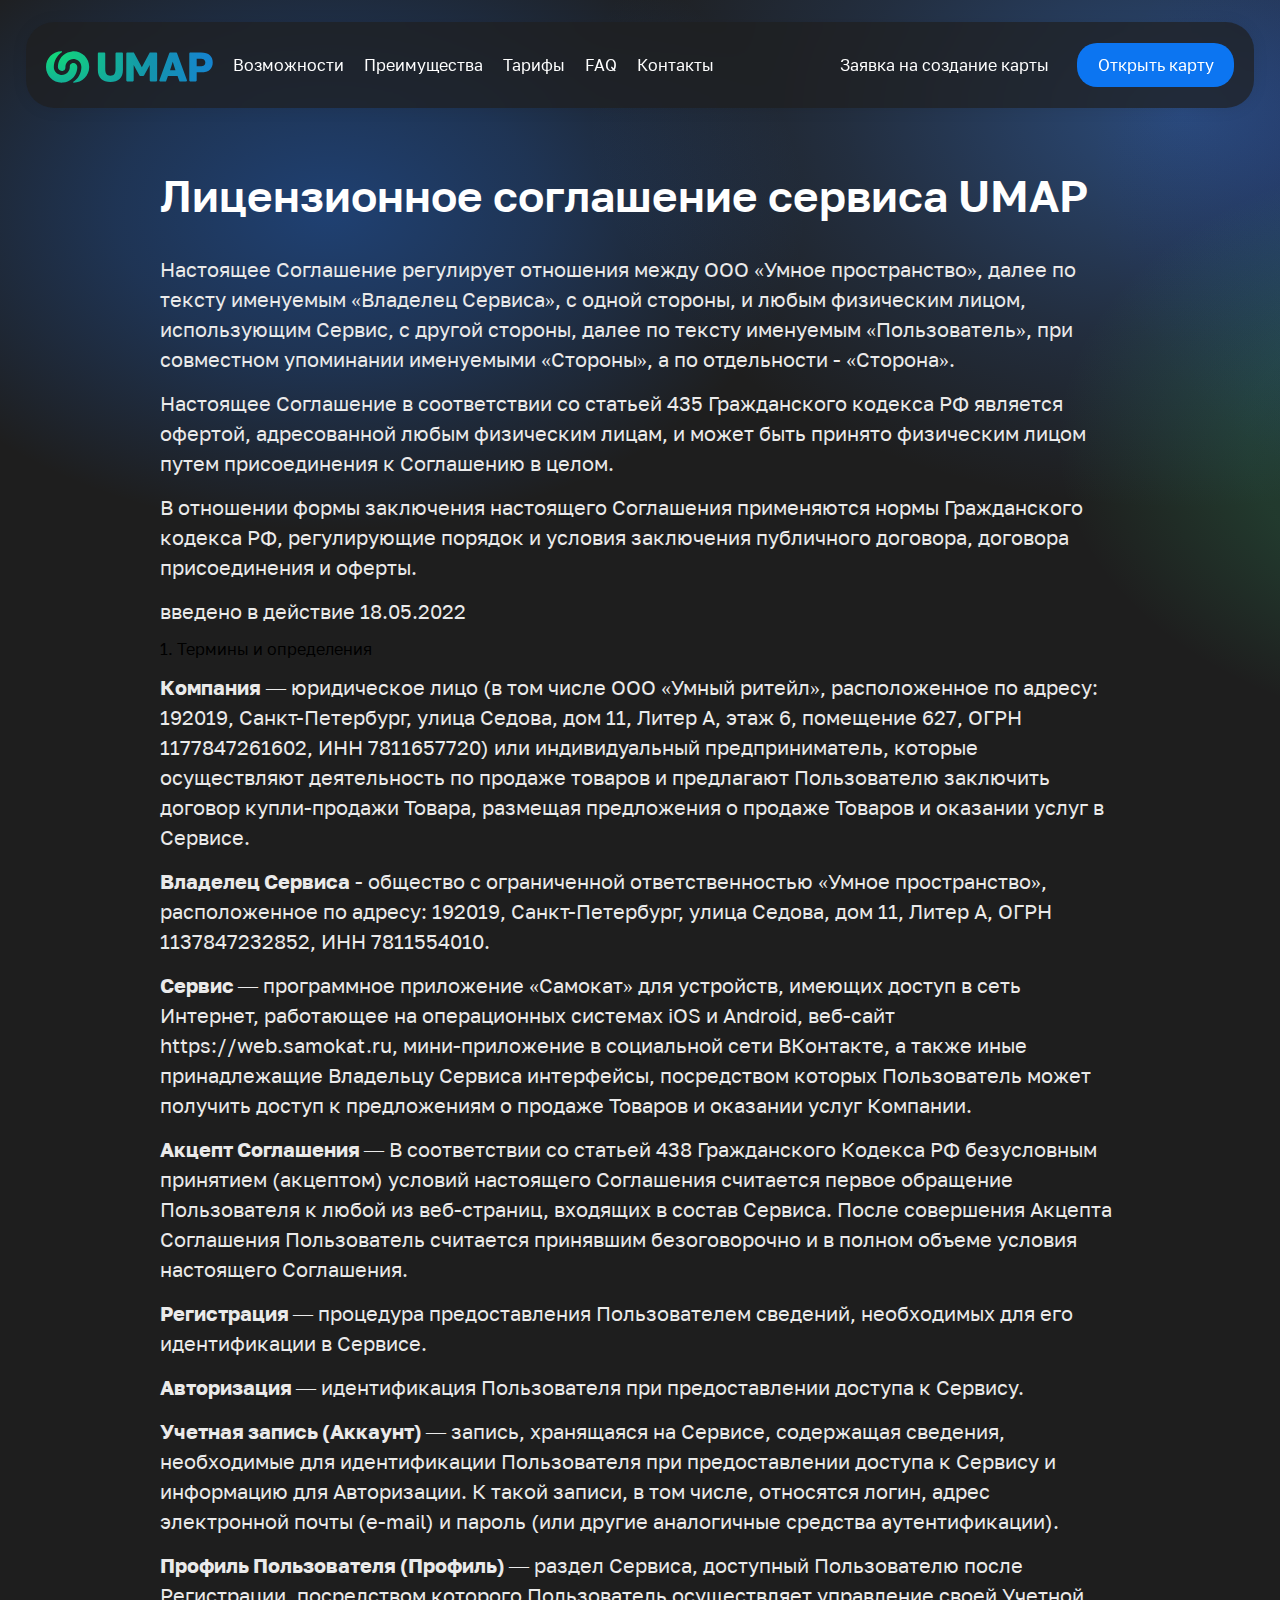
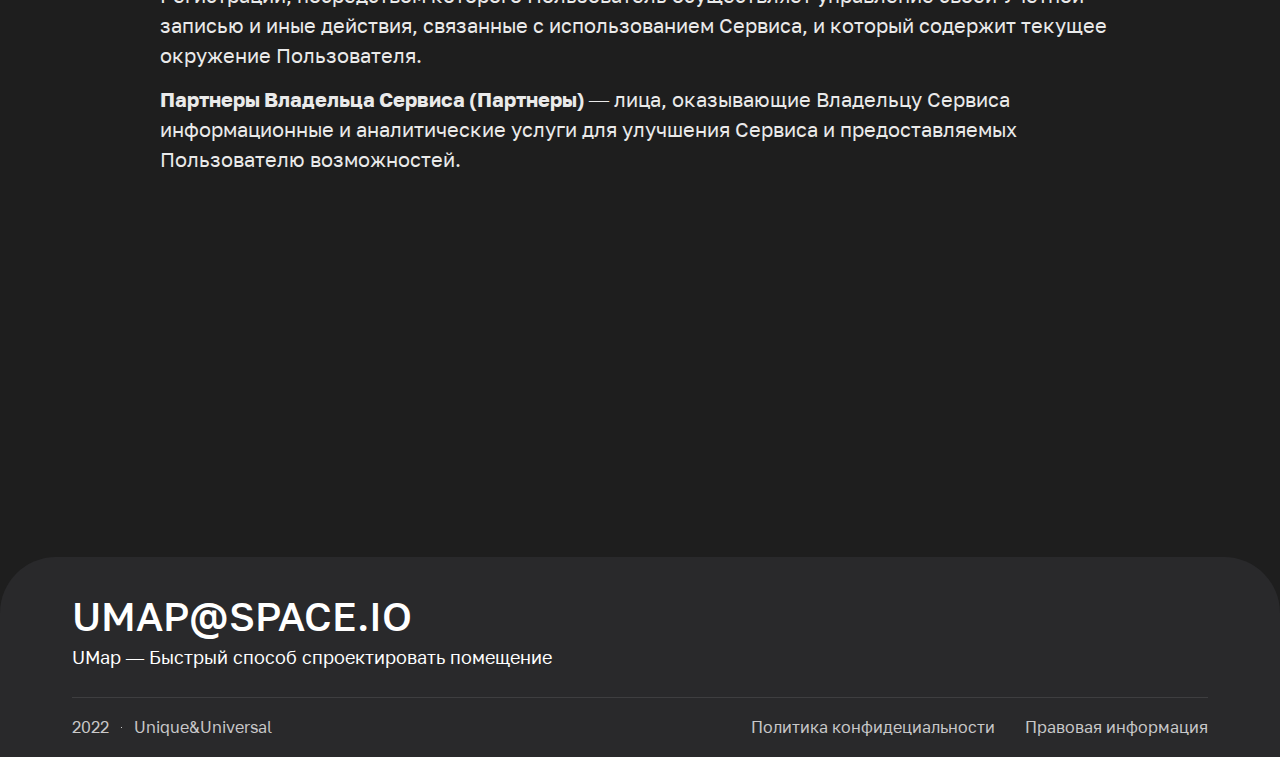
==== commit a7ea00ea: "feat: add new page" ====
--- a/pages/politic.html
+++ b/pages/politic.html
@@ -11,7 +11,7 @@
     href="https://cdn.jsdelivr.net/npm/swiper@8/swiper-bundle.min.css"/>
     <link rel="stylesheet" href="../css/general.min.css">
     <link rel="icon" type="image/x-icon" href="../assets/images/img/favicon (1).ico">
-    <title>[dev]uMap</title>
+    <title>politic-inf</title>
 </head>
 
 <body>
@@ -19,20 +19,18 @@
     <div class="wrapper">
         <header class="header">
             <nav class="navigation">
-                <div class="logo-icon logo-icon-mobile"><a href="#main"><img src="./assets/images/icons/logo.svg" alt="logo" class="logo"></a></div>
+                <div class="logo-icon logo-icon-mobile"><a href="../index.html#main"><img src="../assets/images/icons/logo.svg" alt="logo" class="logo"></a></div>
             <ul class="nav-menu">
-                <div class="logo-icon"><a href="#main"><img src="./assets/images/icons/logo.svg" alt="logo" class="logo"></a> </div>
-                <li class="nav-menu__item menu__item-link openBurgerJS"><a href="#capabilities">Возможности</a></li>
-                <li class="nav-menu__item menu__item-link openBurgerJS"><a href="#advantage">Преимущества</a></li>
-                <li class="nav-menu__item menu__item-link openBurgerJS"><a href="#price">Тарифы</a></li>
-                <li class="nav-menu__item menu__item-link openBurgerJS"><a href="#faq">FAQ</a></li>
-                <!-- <li class="nav-menu__item_deviders menu__item-link"></li> -->
-                <li class="nav-menu__item menu__item-link about_company openBurgerJS"><a href="././pages/about/about.html">О компании</a></li>
+                <div class="logo-icon"><a href="../index.html#main"><img src="../assets/images/icons/logo.svg" alt="logo" class="logo"></a> </div>
+                <li class="nav-menu__item menu__item-link openBurgerJS"><a href="../index.html#capabilities">Возможности</a></li>
+                <li class="nav-menu__item menu__item-link openBurgerJS"><a href="../index.html#advantage">Преимущества</a></li>
+                <li class="nav-menu__item menu__item-link openBurgerJS"><a href="../index.html#price">Тарифы</a></li>
+                <li class="nav-menu__item menu__item-link openBurgerJS"><a href="../index.html#faq">FAQ</a></li>
                 <li class="nav-menu__item menu__item-link contact-link openBurgerJS">Контакты</li>
             </ul>
             <div class="arrow-nav"><img src="./assets/images/icons/Arrow-header.svg" alt="arrow"></div>
             <ul class="nav-request">
-                <li><a href="#form-develop" class="link_request linkRequestJS">Заявка на создание карты</a></li>
+                <li><a href="../index.html#form-develop" class="link_request linkRequestJS">Заявка на создание карты</a></li>
                 <li><button class="btn  btn__open-map"><a href="././pages/map/map.html">Открыть карту</a></button></li>
             </ul>
 
@@ -41,14 +39,14 @@
     
         <ul class="nav-request-mobile">
             <div class="btn-menu"><p>Меню</p> <div class="burger"><span class="line-burger"></span><span class="line-burger"></span></div> </div>
-            <li class="btn  btn__open-mobile"><a href="#form-develop" class="linkRequestJS">Заявка</a></li>
+            <li class="btn  btn__open-mobile"><a href="../index.html#form-develop" class="linkRequestJS">Заявка</a></li>
             <!-- <li class="btn  btn__open-mobile"><button class="btn  btn__open-mobile linkRequestJS">Заявка</button></li> -->
             <div class="burger-menu">
                 <ul class="ul-burger-menu">
-                    <li class="nav-menu__item menu__item-link menu__item-link-burger"><a href="#capabilities">Возможности</a></li>
-                    <li class="nav-menu__item menu__item-link menu__item-link-burger"><a href="#advantage">Преимущества</a></li>
-                    <li class="nav-menu__item menu__item-link menu__item-link-burger"><a href="#price">Тарифы</a></li>
-                    <li class="nav-menu__item menu__item-link menu__item-link-burger"><a href="#faq">FAQ</a></li>
+                    <li class="nav-menu__item menu__item-link menu__item-link-burger"><a href="../index.html#capabilities">Возможности</a></li>
+                    <li class="nav-menu__item menu__item-link menu__item-link-burger"><a href=../index.html#advantage">Преимущества</a></li>
+                    <li class="nav-menu__item menu__item-link menu__item-link-burger"><a href="../index.html#price">Тарифы</a></li>
+                    <li class="nav-menu__item menu__item-link menu__item-link-burger"><a href="../index.html#faq">FAQ</a></li>
                     <li class="menu__item-link-burger-line"></li>
                     <li class="nav-menu__item menu__item-link menu__item-link-burger"><a href="././pages/about/about.html">О компании</a></li>
                     <li class="nav-menu__item menu__item-link menu__item-link-burger contact-link">Контакты</li>
@@ -60,7 +58,7 @@
 
     </div>
 
-    <main class="main">
+    <main class="main" id="main">
 
         <!-- <div class="cookies-alert cookies-alert--js">
                 <div class="cookies-alert__left">
@@ -82,214 +80,42 @@
                     <div class="ellips_first-section-group-one"></div>
                     <div class="ellips_first-section-group-two"></div>
 
-                    <div class="title-block">
-                        <div class="first-block__title">
-                            <div class="title_block">Карты внутри</div>
-                            <div class="slider-text__container">
-                                <div class="slider-text__item">
-                                    университетов
-                                </div>
-                                <div class="slider-text__item shcool">
-                                    музеев
-                                </div>
-                                <div class="slider-text__item tseh">
-                                    помещения
-                                </div>
-                                <div class="slider-text__item tseh">
-                                    больницы
-                                </div>
-                                <div class="slider-text__item musev">
-                                    торгового центра
-                                </div>
-                    
-                            </div>
-                        </div>
-                        <div class="title-descr title-descr__first-block">
-                            UMap - сервис, который помогает отобразить карту помещений и прилегающей к ним территории.
-                        </div>
-                        <div class="apps_icon">
-                            <a href="#!" class="apps_icon_link app_apple_link"><img
-                                    src="./assets/images/icons/apple-app.png" alt="app-apple"
-                                    class="img_apps_icons"></a>
-                            <a href="#!" class="apps_icon_link app_google_link"><img
-                                    src="./assets/images/icons/google-app.png" alt="app-google"
-                                    class="img_goole_icons"></a>
-                                <div class="apps_icon_link qr_code_link">
-                                    <img src="./assets/images/icons/qrcode.png" alt="qrcode" class="img_qr_link">
-                                    <div class="scan-popup">
-                                        <img src="./assets/images/icons/QR.svg" alt="qr" width="150" height="150" class="qr-img">
-                                        Сканируй, чтобы <br> получить приложение
-                                    </div>  
-                                </div>
-
-                        </div>
-
-                    
-                        <div class="phone-video">
-                            <img src="./assets/images/img/Main-iphone14(black).png" alt="phone" class="frame">
-                        <video class="img-video-phone" autoplay loop muted playsinline>
-                            <source src="assets/images/video/iter3-opt.mp4" type="video/mp4">
-                        </video>
-                        </div>
-
-                    </div>
-
-                </div>
-
-                <div class="container-flip_cards">
-                    <div class="ellipse-bg1-item"></div>
-                    <div class="ellipse-bg1"></div>
-                    <div class="ellipse-bg2"></div>
-                    <div class="ellipse-bg2-item"></div>
-                    <div class="ellipse-bg3"></div>
-                    <div class="ellipse-bg3-item"></div>
-                    
-                    <div class="flip-card">
-                        <div class="font-card">
-                            <div class="flip-text">
-                                <div class="secondary-block__title secondary-block__title-one">
-                                    Исследуйте окружение создавая маршрут
-                                </div>
-    
-                                <div class="flip-card__btn">
-                                    <svg width="32" height="32" viewBox="0 0 32 32" fill="none" xmlns="http://www.w3.org/2000/svg"  class="btn-plus">
-                                        <circle cx="16" cy="16" r="14.5" stroke="white" stroke-width="3"/>
-                                        <path d="M14.5 9.5C14.5 8.94772 14.9477 8.5 15.5 8.5H16.5C17.0523 8.5 17.5 8.94772 17.5 9.5V22.5C17.5 23.0523 17.0523 23.5 16.5 23.5H15.5C14.9477 23.5 14.5 23.0523 14.5 22.5V9.5Z" fill="white"/>
-                                        <path d="M22.5 14.5C23.0523 14.5 23.5 14.9477 23.5 15.5V16.5C23.5 17.0523 23.0523 17.5 22.5 17.5L9.5 17.5C8.94771 17.5 8.5 17.0523 8.5 16.5L8.5 15.5C8.5 14.9477 8.94772 14.5 9.5 14.5L22.5 14.5Z" fill="white"/>
-                                        </svg>
-                                    
-                                Узнать больше
-                                </div>
-                            </div>
-                            <div class="flip-front-img">
-                                <img src="./assets/images/img/iphone-flip1.png" alt="phone">
-                            </div>
-                        </div>
-                        <div class="back-card">
-                            <div class="flip-text">
-                                <p class="flip-descr"> Пользователь или организатор может поделиться маршрутом, создав брендированый QR-код или URL-ссылку.</p>
-                                <p class="flip-descr">Таким образом, можно разместить QR-код в удобном месте, - он проведет любого от своего расположения до необходимого объекта, или поделится URL-ссылкой в социальных сетях, на сайте, чтобы упростить коммуникацию.</p>
-    
-                                <div class="flip-card__btn btn_hide">
-                                    <svg width="32" height="32" viewBox="0 0 32 32" fill="none" xmlns="http://www.w3.org/2000/svg"  class="btn-plus">
-                                        <circle cx="16" cy="16" r="14.5" stroke="white" stroke-width="3"/>
-                                        <path d="M14.5 9.5C14.5 8.94772 14.9477 8.5 15.5 8.5H16.5C17.0523 8.5 17.5 8.94772 17.5 9.5V22.5C17.5 23.0523 17.0523 23.5 16.5 23.5H15.5C14.9477 23.5 14.5 23.0523 14.5 22.5V9.5Z" fill="white"/>
-                                        <path d="M22.5 14.5C23.0523 14.5 23.5 14.9477 23.5 15.5V16.5C23.5 17.0523 23.0523 17.5 22.5 17.5L9.5 17.5C8.94771 17.5 8.5 17.0523 8.5 16.5L8.5 15.5C8.5 14.9477 8.94772 14.5 9.5 14.5L22.5 14.5Z" fill="white"/>
-                                        </svg>
-                                    
-                                    Скрыть подробности
-                                </div>
-                            </div>
-                            <div class="flip-back-img">
-                                <img src="./assets/images/img/iphone-flip1.png" alt="phone">
-                            </div>
-                        </div>
-                    </div>
-
-
-                    <div class="flip-card">
-                        <div class="font-card card-middle">
-                            <div class="flip-front-img">
-                                <img src="./assets/images/img/Iphoneflip2.png" alt="phone">
-                            </div>
-                            <div class="flip-text">
-                                <div class="secondary-block__title secondary-block__title-one">
-                                    Делитесь маршрутом с друзьями, коллегами и гостями
-                                </div>
-    
-                                <div class="flip-card__btn">
-                                    <svg width="32" height="32" viewBox="0 0 32 32" fill="none" xmlns="http://www.w3.org/2000/svg"  class="btn-plus">
-                                        <circle cx="16" cy="16" r="14.5" stroke="white" stroke-width="3"/>
-                                        <path d="M14.5 9.5C14.5 8.94772 14.9477 8.5 15.5 8.5H16.5C17.0523 8.5 17.5 8.94772 17.5 9.5V22.5C17.5 23.0523 17.0523 23.5 16.5 23.5H15.5C14.9477 23.5 14.5 23.0523 14.5 22.5V9.5Z" fill="white"/>
-                                        <path d="M22.5 14.5C23.0523 14.5 23.5 14.9477 23.5 15.5V16.5C23.5 17.0523 23.0523 17.5 22.5 17.5L9.5 17.5C8.94771 17.5 8.5 17.0523 8.5 16.5L8.5 15.5C8.5 14.9477 8.94772 14.5 9.5 14.5L22.5 14.5Z" fill="white"/>
-                                        </svg>
-                                    
-                                Узнать больше
-                                </div>
-                            </div>
-                            
-                        </div>
-                        <div class="back-card back-card-middle">
-                            <div class="flip-back-img">
-                                <img src="./assets/images/img/Iphoneflip2.png" alt="phone">
-                            </div>
-                            <div class="flip-text">
-                                <p class="flip-descr"> Пользователь или организатор может поделиться маршрутом, создав брендированый QR-код или URL-ссылку.</p>
-                                <p class="flip-descr">Таким образом, можно разместить QR-код в удобном месте, - он проведет любого от своего расположения до необходимого объекта, или поделится URL-ссылкой в социальных сетях, на сайте, чтобы упростить коммуникацию.</p>
-    
-                                <div class="flip-card__btn btn_hide">
-                                    <svg width="32" height="32" viewBox="0 0 32 32" fill="none" xmlns="http://www.w3.org/2000/svg"  class="btn-plus">
-                                        <circle cx="16" cy="16" r="14.5" stroke="white" stroke-width="3"/>
-                                        <path d="M14.5 9.5C14.5 8.94772 14.9477 8.5 15.5 8.5H16.5C17.0523 8.5 17.5 8.94772 17.5 9.5V22.5C17.5 23.0523 17.0523 23.5 16.5 23.5H15.5C14.9477 23.5 14.5 23.0523 14.5 22.5V9.5Z" fill="white"/>
-                                        <path d="M22.5 14.5C23.0523 14.5 23.5 14.9477 23.5 15.5V16.5C23.5 17.0523 23.0523 17.5 22.5 17.5L9.5 17.5C8.94771 17.5 8.5 17.0523 8.5 16.5L8.5 15.5C8.5 14.9477 8.94772 14.5 9.5 14.5L22.5 14.5Z" fill="white"/>
-                                        </svg>
-                                    
-                                    Скрыть подробности
-                                </div>
-                            </div>
-                           
-                        </div>
-                    </div>
-
-                    <div class="flip-card">
-                        <div class="font-card">
-                            <div class="flip-text">
-                                <div class="secondary-block__title secondary-block__title-last">
-                                    Поддержка большинства платформ
-                                </div>
-                                
-                                <div class="apps_icon">
-                                    <a href="#!" class="apps_icon_link app_apple_link"><img
-                                            src="./assets/images/icons/apple-app.png" alt="app-apple"
-                                            class="img_apps_icons"></a>
-                                    <a href="#!" class="apps_icon_link app_google_link"><img
-                                            src="./assets/images/icons/google-app.png" alt="app-google"
-                                            class="img_goole_icons"></a>
-                                        <div class="apps_icon_link qr_code_link">
-                                            <img src="./assets/images/icons/qrcode.png" alt="qrcode" class="img_qr_link">
-                                            <div class="scan-popup">
-                                                <img src="./assets/images/icons/QR.svg" alt="qr" width="150" height="150" class="qr-img">
-                                                Сканируй, чтобы <br> получить приложение
-                                            </div>  
-                                        </div>
-        
-                                </div>
-                                <!-- <div class="flip-card__btn">
-                                    <svg width="32" height="32" viewBox="0 0 32 32" fill="none" xmlns="http://www.w3.org/2000/svg"  class="btn-plus">
-                                        <circle cx="16" cy="16" r="14.5" stroke="white" stroke-width="3"/>
-                                        <path d="M14.5 9.5C14.5 8.94772 14.9477 8.5 15.5 8.5H16.5C17.0523 8.5 17.5 8.94772 17.5 9.5V22.5C17.5 23.0523 17.0523 23.5 16.5 23.5H15.5C14.9477 23.5 14.5 23.0523 14.5 22.5V9.5Z" fill="white"/>
-                                        <path d="M22.5 14.5C23.0523 14.5 23.5 14.9477 23.5 15.5V16.5C23.5 17.0523 23.0523 17.5 22.5 17.5L9.5 17.5C8.94771 17.5 8.5 17.0523 8.5 16.5L8.5 15.5C8.5 14.9477 8.94772 14.5 9.5 14.5L22.5 14.5Z" fill="white"/>
-                                        </svg>
-                                    
-                                Узнать больше
-                                </div> -->
-                            </div>
-                            <div class="flip-front-img flip3">
-                                <img src="./assets/images/img/iPhone14-flip3.png" alt="phone" class="img-flip3">
-                            </div>
-                        </div>
-                        <div class="back-card">
-                            <div class="flip-text">
-                                <p class="flip-descr"> Пользователь или организатор может поделиться маршрутом, создав брендированый QR-код или URL-ссылку.</p>
-                                <p class="flip-descr">Таким образом, можно разместить QR-код в удобном месте, - он проведет любого от своего расположения до необходимого объекта, или поделится URL-ссылкой в социальных сетях, на сайте, чтобы упростить коммуникацию.</p>
-    
-                                <div class="flip-card__btn btn_hide">
-                                    <svg width="32" height="32" viewBox="0 0 32 32" fill="none" xmlns="http://www.w3.org/2000/svg"  class="btn-plus">
-                                        <circle cx="16" cy="16" r="14.5" stroke="white" stroke-width="3"/>
-                                        <path d="M14.5 9.5C14.5 8.94772 14.9477 8.5 15.5 8.5H16.5C17.0523 8.5 17.5 8.94772 17.5 9.5V22.5C17.5 23.0523 17.0523 23.5 16.5 23.5H15.5C14.9477 23.5 14.5 23.0523 14.5 22.5V9.5Z" fill="white"/>
-                                        <path d="M22.5 14.5C23.0523 14.5 23.5 14.9477 23.5 15.5V16.5C23.5 17.0523 23.0523 17.5 22.5 17.5L9.5 17.5C8.94771 17.5 8.5 17.0523 8.5 16.5L8.5 15.5C8.5 14.9477 8.94772 14.5 9.5 14.5L22.5 14.5Z" fill="white"/>
-                                        </svg>
-                                    
-                                    Скрыть подробности
-                                </div>
-                            </div>
-                            <div class="flip-back-img">
-                                <img src="./assets/images/img/Iphoneflip3.png" alt="phone">
-                            </div>
-                        </div>
-                    </div>
-
-                </div>
+                    <div class="container">
+                        <title class="title">
+                            Лицензионное соглашение сервиса UMAP
+                        </title>
+                        <p class="title-descr">Настоящее Соглашение регулирует отношения между ООО «Умное пространство», далее по тексту именуемым «Владелец Сервиса», с одной стороны, и любым физическим лицом, использующим Сервис, с другой стороны, далее по тексту именуемым «Пользователь», при совместном упоминании именуемыми «Стороны», а по отдельности - «Сторона».</p>
+            
+                        <p class="title-descr">Настоящее Соглашение в соответствии со статьей 435 Гражданского кодекса РФ является офертой, адресованной любым физическим лицам, и может быть принято физическим лицом путем присоединения к Соглашению в целом.</p>
+            
+                        <p class="title-descr">В отношении формы заключения настоящего Соглашения применяются нормы Гражданского кодекса РФ, регулирующие порядок и условия заключения публичного договора, договора присоединения и оферты.
+            
+                        </p>
+            
+                        <p class="title-descr">введено в действие 18.05.2022</p>
+            
+                        <p class="subtitle"> 1. Термины и определения </p>
+            
+                        <p class="title-descr"> <b>Компания</b>  — юридическое лицо (в том числе ООО «Умный ритейл», расположенное по адресу: 192019, Санкт-Петербург, улица Седова, дом 11, Литер А, этаж 6, помещение 627, ОГРН 1177847261602, ИНН 7811657720) или индивидуальный предприниматель, которые осуществляют деятельность по продаже товаров и предлагают Пользователю заключить договор купли-продажи Товара, размещая предложения о продаже Товаров и оказании услуг в Сервисе.</p>
+            
+                        <p class="title-descr"> <b>Владелец Сервиса</b>  - общество с ограниченной ответственностью «Умное пространство», расположенное по адресу: 192019, Санкт-Петербург, улица Седова, дом 11, Литер А, ОГРН 1137847232852, ИНН 7811554010.</p>
+            
+                        <p class="title-descr"> <b>Сервис </b> — программное приложение «Самокат» для устройств, имеющих доступ в сеть Интернет, работающее на операционных системах iOS и Android, веб-сайт https://web.samokat.ru, мини-приложение в социальной сети ВКонтакте, а также иные принадлежащие Владельцу Сервиса интерфейсы, посредством которых Пользователь может получить доступ к предложениям о продаже Товаров и оказании услуг Компании.</p>
+                        <p class="title-descr"> <b>Акцепт Соглашения </b> — В соответствии со статьей 438 Гражданского Кодекса РФ безусловным принятием (акцептом) условий настоящего Соглашения считается первое обращение Пользователя к любой из веб-страниц, входящих в состав Сервиса. После совершения Акцепта Соглашения Пользователь считается принявшим безоговорочно и в полном объеме условия настоящего Соглашения.</p>
+            
+                        <p class="title-descr"> <b>Регистрация </b> — процедура предоставления Пользователем сведений, необходимых для его идентификации в Сервисе.</p>
+            
+                        <p class="title-descr"> <b>Авторизация </b> — идентификация Пользователя при предоставлении доступа к Сервису.</p>
+                        <p class="title-descr"> <b>Учетная запись (Аккаунт) </b> — запись, хранящаяся на Сервисе, содержащая сведения, необходимые для идентификации Пользователя при предоставлении доступа к Сервису и информацию для Авторизации. К такой записи, в том числе, относятся логин, адрес электронной почты (e-mail) и пароль (или другие аналогичные средства аутентификации).</p>
+                        <p class="title-descr"> <b>Профиль Пользователя (Профиль) </b> — раздел Сервиса, доступный Пользователю после Регистрации, посредством которого Пользователь осуществляет управление своей Учетной записью и иные действия, связанные с использованием Сервиса, и который содержит текущее окружение Пользователя.</p>
+                        <p class="title-descr"> <b>Партнеры Владельца Сервиса (Партнеры) </b> — лица, оказывающие Владельцу Сервиса информационные и аналитические услуги для улучшения Сервиса и предоставляемых Пользователю возможностей.
+            
+                        </p>
+                    </div>
+
+                </div>
+
+               
 
             </section>
 
@@ -299,721 +125,23 @@
 
 
 
-            <section class="made-maps">
-                <div class="section__wrapper section__wrapper_made-maps">
-                    <div class="section__title section__title_made-maps">
-                        Создавайте карты в удобном конструкторе
-                    </div>
-                    <button class="btn btn_open_constructor"><a href="#!">Открыть конструктор</a></button>
-
-                    <div class="made-maps__img_display">
-                        <img src="./assets/images/img/Display.png" alt="display">
-                    </div>
-
-                </div>
-            </section>
-
-
-
-
-
-            <section class="why-choose" id="advantage">
-                <div class="section__wrapper section__wrapper_why-choose">
-                    <div class="section__title section__title_made-maps_why-choose">
-                        Почему выбирают нас?
-                    </div>
-                    <div class="animation-cards__container">
-                        <div class="animation-card__item">
-                            <div class="animation-card_img">
-                        
-                                <video class="img-video img-video-image" id="video1" muted>
-                                    <source src="assets/images/video/AnimationCorporateImage.m4v" type="video/mp4">
-                                </video>
-                            </div>
-                            
-                            <div class="animation-card_description">
-                                <div class="animation-card_title">Имидж</div>
-                                Создайте более комфортную среду для ваших клиентов. Экономьте их время и избавьте от дискомфорта незнакомого места.</div>
-                        </div>
-
-                        <div class="animation-card__item">
-                            <div class="animation-card_img">
-                                <video class="img-video img-video-image" id="video2"  muted >
-                                    <source src="assets/images/video/map.m4v" type="video/mp4">
-                                </video>
-                            </div>
-                            
-                            <div class="animation-card_description">
-                                <div class="animation-card_title">Выгода</div>
-                                Тратиться на брошюры и указатели больше не надо. Ваша карта всегда доступна в приложении UMAP.</div>
-                        </div>
-
-                        <div class="animation-card__item">
-                            <div class="animation-card_img">
-                                <video class="img-video img-video-image" id="video3"  muted >
-                                    <source src="assets/images/video/AnimationMesseges.m4v" type="video/mp4">
-                                </video>
-                            </div>
-                            
-                            <div class="animation-card_description">
-                                <div class="animation-card_title">Полная поддержка</div>
-                                Не беспокойтесь об инфраструктуре.
-                                Команда UMAP отвечает за поддержку и развитие продукта. Как клиент, вы будите получать все обновления бесплатно..</div>
-                        </div>
-
-                    </div>
-
-
-                    <div class="section__title section__title_block_helps" id="capabilities">
-                        С помощью UMap всегда можно
-                    </div>
-
-                    <div class="swiper-animation_one animation_wrapper animation_wrapper_one">
-                        <div class="swiper-wrapper text_wrapper text_wrapper_one">
-                            <div class="swiper-slide text_item text_item_one text_item-cabinet">Найти кабинет, когда опаздываешь</div>
-                            <div class="swiper-slide  text_item text_item_one text_item-rack">Найти стенд не складе</div>
-                            <!-- <div class="swiper-slide  text_item text_item_two text_item-hermitage">Найти выставку в Эрмитаже</div> -->
-                            <div class="swiper-slide text_item text_item_two text_item-parking">Найти машину на парковке</div>
-                            <div class="swiper-slide text_item text_item_two text_item-paper">Сэкономить на печатных картах</div>
-                            <!-- <div class="swiper-slide text_item text_item_three text_item-build">Показать клиентам, как попасть в здание</div> -->
-                            <div class="swiper-slide text_item text_item_three text_item-plan">Удобно ориентироваться по цеху</div>
-                            <!-- <div class="swiper-slide text_item text_item_one text_item-quest">Избавить от вопросов “Как к вам добраться?”</div> -->
-                            <div class="swiper-slide text_item text_item_one text_item-buh">Быстро найти бухгалтерию</div>
-                            <div class="swiper-slide text_item text_item_one text_item-onbording">Проводить день открытых дверей</div>
-                            <!-- <div class="swiper-slide text_item text_item_three text_item-shop">Добраться до магазина</div> -->
-                        </div>
-                    </div>
-
-                    <div class="swiper-animation_two animation_wrapper animation_wrapper_two">
-                        <div class="swiper-wrapper text_wrapper text_wrapper_two">
-                            <div class="swiper-slide text_item text_item_one text_item-buh">Быстро найти бухгалтерию</div>
-                            <div class="swiper-slide text_item text_item_three text_item-plan">Удобно ориентироваться по цеху</div>
-                            <div class="swiper-slide text_item text_item_two text_item-parking">Найти машину на парковке</div>
-                            <div class="swiper-slide  text_item text_item_one text_item-rack">Найти стенд не складе</div>
-                            <div class="swiper-slide text_item text_item_one text_item-cabinet">Найти кабинет, когда опаздываешь</div>
-                            <div class="swiper-slide text_item text_item_one text_item-onbording">Проводить день открытых дверей</div>
-                            <div class="swiper-slide text_item text_item_two text_item-paper">Сэкономить на печатных картах</div>
-
-
-                        </div>
-                    </div>
-
-                    <div class="swiper-animation_three animation_wrapper animation_wrapper_three">
-                        <div class="swiper-wrapper text_wrapper text_wrapper_three">
-                            <div class="swiper-slide  text_item text_item_one text_item-rack">Найти стенд не складе</div>
-                            <div class="swiper-slide text_item text_item_three text_item-plan">Удобно ориентироваться по цеху</div>
-                            <div class="swiper-slide text_item text_item_one text_item-buh">Быстро найти бухгалтерию</div>
-                            <div class="swiper-slide text_item text_item_two text_item-parking">Найти машину на парковке</div>
-                            <div class="swiper-slide text_item text_item_two text_item-paper">Сэкономить на печатных картах</div>
-                            <div class="swiper-slide text_item text_item_one text_item-onbording">Проводить день открытых дверей</div>
-                            <div class="swiper-slide text_item text_item_one text_item-cabinet">Найти кабинет, когда опаздываешь</div>
-
-                        </div>
-                    </div>
-
-                    <div class="swiper-animation_four animation_wrapper animation_wrapper_four">
-                        <div class="swiper-wrapper text_wrapper text_wrapper_four">
-                            <div class="swiper-slide text_item text_item_one text_item-onbording">Проводить день открытых дверей</div>
-                            <div class="swiper-slide text_item text_item_three text_item-plan">Удобно ориентироваться по цеху</div>
-                            <div class="swiper-slide text_item text_item_one text_item-cabinet">Найти кабинет, когда опаздываешь</div>
-                            <div class="swiper-slide text_item text_item_two text_item-paper">Сэкономить на печатных картах</div>
-                            <div class="swiper-slide text_item text_item_two text_item-parking">Найти машину на парковке</div>
-                            <div class="swiper-slide  text_item text_item_one text_item-rack">Найти стенд не складе</div>
-                            <div class="swiper-slide text_item text_item_one text_item-buh">Быстро найти бухгалтерию</div>
-
-
-                        </div>
-                    </div>
-
-
-                    <div class="projects__container">
-                        <div class="section__title section__title_projects">
-                            Наши проекты
-                        </div>
-
-                        
-                            <div class="projects__slider">
-                                <div class="carousel-container">
-                                    <h2 class="carousel_title">Университет Политех</h2>
-                                    <div class="carousel carousel1">
-                                    
-                                        <div class="carousel_track-container swiper swiper1">
-                                            <div class="swiper-wrapper">
-                                                
-                                                <div class="swiper-slide">
-                                                    <img src="./assets/images/img/Map1.png" class="slider-img" alt="" role="presentation">
-                                                </div>
-    
-                                                <div class="swiper-slide">
-                                                    <img src="./assets/images/img/Map1.png" class="slider-img" alt="" role="presentation">
-                                                </div>
-    
-                                                <div class="swiper-slide">
-                                                    <img src="./assets/images/img/Map1.png" alt="" role="presentation" class="slider-img">
-                                                </div>
-    
-                                                <div class="swiper-slide">
-                                                    <img src="./assets/images/img/Map1.png" class="slider-img" alt="" role="presentation">
-                                                </div>
-                                            </div>
-                                            <div class="carousel_nav swiper-pagination swiper-pagination1"></div>
-                                        </div>
-    
-                                        <div class="btn-carousel swiper-button-prev swiper-button-prev1"><img src="./assets/images/icons/arrow.svg" alt=""></div>
-                                        <div class="btn-carousel swiper-button-next swiper-button-next1"><img src="./assets/images/icons/arrow.svg" alt=""></div>
-                                        </div>
-                                
-                                        <div class="open__link-map">
-                                            <a href="#" class="link-map">Открыть карту</a>
-                                        </div>
-                                    </div>
-                                <div class="carousel-container">
-                                <h2 class="carousel_title">Университет МГУ</h2>
-                                <div class="carousel carousel2">
-                                
-                                    <div class="carousel_track-container swiper swiper2">
-                                        <div class="swiper-wrapper">
-                                            
-                                            <div class="swiper-slide">
-                                                <img src="./assets/images/img/Map1.png" class="slider-img" alt="" role="presentation">
-                                            </div>
-
-                                            <div class="swiper-slide">
-                                                <img src="./assets/images/img/Map1.png" class="slider-img" alt="" role="presentation">
-                                            </div>
-
-                                            <div class="swiper-slide">
-                                                <img src="./assets/images/img/Map1.png" alt="" role="presentation" class="slider-img">
-                                            </div>
-
-                                            <div class="swiper-slide">
-                                                <img src="./assets/images/img/Map1.png" class="slider-img" alt="" role="presentation">
-                                            </div>
-                                        </div>
-                
-                                        <div class="carousel_nav swiper-pagination swiper-pagination2"></div>
-                                    </div>
-
-                                    <div class="btn-carousel swiper-button-prev swiper-button-prev2"><img src="./assets/images/icons/arrow.svg" alt=""></div>
-                                    <div class="btn-carousel swiper-button-next swiper-button-prev2"><img src="./assets/images/icons/arrow.svg" alt=""></div>
-                                    </div>
-                                    
-                                    <div class="open__link-map">
-                                        
-                                            <a href="#" class="link-map">Открыть карту</a>
-                                    </div>
-                                    
-                                </div>
-                                </div>
-                                <div class="ellips__project-one"></div>
-                                <div class="ellips__project-two"></div>
-                                <div class="ellips__project-three"></div>
-                                </div>
-                                
-                            </div>
-                            
-                       
-
-                        
-
-            </section>
+         
+
+
+
+
+
+         
            
-                <section class="our-price" id="price">
-                    
-                    <div class="section__wrapper section__wrapper_our-price">
-                        <div class="ellips__price-one"></div>
-                        <div class="ellips__price-two"></div>
-                        <div class="ellips__price-three"></div>
-                        <div class="ellips__price-four"></div>
-                        <div class="section__title section__title_our-price">
-                            Наши тарифы
-                        </div>
-                        <div class="title-descr secondary-block_title-descr secondary-block_title-our-price">
-                            Без преувеличения, мы можем сказать, что мы создали самые выгодные и удобные тарифы для всех
-                            пользователей.
-                        </div>
-                        
-
-                        <div class="swiper-container swiper-container1 tarif-cards__container tarif-cards__container-desctop">
-    
-                            <div class="swiper-wrapper">
-
-                            <div class="swiper-slide swiper-slide-container tarif-card__item  tarif-card__item-one">
-    
-                                <div class="tarif-card__title">
-                                    <div class="tarif-card__name tarif-card__name-free">
-                                        <div class="tarif_name-title">Базовый</div>
-                                        <div class="tarif_name-dates name-dates-green">Скоро</div>
-                                    </div>
-                                    <div class="tarif_line"></div>
-                                    <div class="tarif_coast">Бесплатно</div>
-                                    <div class="tarif-coast-descriotin">За использование конструктора</div>
-                                </div>
-                                <ul class="tarif_list">
-                                    <li class="tarif_list-item">Создание карты</li>
-                                    <li class="tarif_list-item">Все инструмента конструктора доступны до регистрации</li>
-                                    <li class="tarif_list-item">Возможность <br> продемонстрировать карту</li>
-                                </ul>
-                                <div class="btn-cont">
-                                    <button class="btn tarif_btn tarif_btn-disable"><a href="#no_scroll" class="open-link open-link-disable">Открыть конструктор</a><span class="tooltiptext">Мы разрабатываем бесплатный
-                                        функционал </span></button>
-                                </div>
-    
-                            </div>
-    
-                            <div class="swiper-slide swiper-slide-container swiper-slide-color">
-                                <div class="tarif-card__item tarif_card-color-boder">
-                                    <div class="tarif-card__title">
-                                        <div class="tarif-card__name tarif-card__name-std">
-                                            <div class="tarif_name-title">Стандарный</div>
-                                            <div class="tarif_name-dates name-dates-blue">14 дней бесплатно</div>
-                                        </div>
-                                        <div class="tarif_line"></div>
-        
-                                        <div class="tarif_coast-item">
-                                            <div class="tarif_coast-second">9900<sup><small class="small-img"><img src="./assets/images/icons/₽.svg" alt=""></small></sup></div>
-                                            <div class="tarif-line"></div>
-                                            <div class="price-item">Месяц</div>
-                                        </div>
-        
-                                        <div class="tarif-coast-descriotin">Публичное
-                                            размещение карты</div>
-                                    </div>
-                                    <ul class="tarif_list">
-                                        <li class="tarif_list-item ">Доступ для всех пользователям <br> без ограничений</li>
-                                        <li class="tarif_list-item">Создавайте приглашения и <br> делитесь маршрутами</li>
-                                        <li class="tarif_list-item">Полная поддержка для всех платформ</li>
-                                        <li class="tarif_list-item">Именная ссылка вашей карты</li>
-                                        <li class="tarif_list-item">Кастомный брендинг</li>
-                                        <li class="tarif_list-item">Редактируйте, обновляйте и расширяйте свою карту</li>
-                                    </ul>
-                                    <div class="btn-cont">
-                                        <button class="btn tarif_btn btn-color"><a href="#form-develop" class="open-link linkRequestJS">Записаться на дэмо</a></button>
-                                    </div>
-                                </div>
-                                
-    
-                            </div>
-    
-                            <div class="swiper-slide swiper-slide-container tarif-card__item">
-    
-                                <div class="tarif-card__title">
-                                    <div class="tarif-card__name tarif-card__name-full">
-                                        <div class="tarif_name-title">Полный</div>
-                                        <div class="tarif_name-dates name-dates-pink">Готовое решение</div>
-                                    </div>
-                                    <div class="tarif_line"></div>
-    
-                                    <div class="tarif_coast-item-third">
-                                        <div class="tarif_coast-third">9900<sup><small class="small-img"><img src="./assets/images/icons/₽.svg" alt=""></small></sup></div>
-                                        <div class="tarif-plus">+</div>
-                                        <div class="tarif_coast-third">1<sup><small class="small-img-one"><img src="./assets/images/icons/₽.svg" alt=""></small></sup></div>
-                                        <div class="tarif-line"></div>
-                                        <div class="price-item">За <br> 1 м <sup><small>2</small></sup></div>
-                                    </div>
-    
-    
-                                    <div class="tarif-coast-descriotin">Проектирование <br> карты за вас</div>
-                                </div>
-                                <ul class="tarif_list">
-                                    <li class="tarif_list-item">Всё что тарифе “Стандарный”</li>
-                                    <li class="tarif_list-item">Мы сами оцифруем план вашего помещения</li>
-                                    <li class="tarif_list-item">Работаем с любым форматом карт (будь-то план, картинка, или
-                                        инженерные форматы)</li>
-                                    <li class="tarif_list-item">Скидка для заказов с простой планировкой</li>
-                                    <li class="tarif_list-item">Добавим на карту прилегающие территории</li>
-                                    <li class="tarif_list-item">Добавим все аннотации, не <br> упустим ни одной тропинки
-                                    </li>
-                                </ul>
-                                <div class="btn-cont">
-                                    <button class="btn tarif_btn btn-color CalculateJS"><a href="#form-develop" class="open-link">Рассчитать стоимость</a></button>
-                                </div>
-    
-                            </div>
-                        </div>
-                        </div>
-
-                            <!-- tarif mob -->
-                        <div class="tarif-cards__container-mobile">
-
-                            
-                            <div class="tarif-card__item  tarif-card__item-one">
-    
-                                <div class="tarif-card__title">
-                                    <div class="tarif-card__name tarif-card__name-free">
-                                        <div class="tarif_name-title">Базовый</div>
-                                        <div class="tarif_name-dates name-dates-green">Скоро</div>
-                                    </div>
-                                    <div class="tarif_line"></div>
-                                    <div class="tarif_coast">Бесплатно</div>
-                                    <div class="tarif-coast-descriotin">За использование конструктора</div>
-                                </div>
-                                <ul class="accordion-content tarif_list">
-                                    <li class="tarif_list-item">Создание карты</li>
-                                    <li class="tarif_list-item">Все инструмента конструктора доступны до регистрации</li>
-                                    <li class="tarif_list-item">Возможность <br> продемонстрировать карту</li>
-                                </ul>
-
-                                <div class="button-accordion">Показать подробности</div>
-
-                                <div class="btn-cont">
-                                    <!-- <div class="btn tarif_btn tarif_btn-disable"><a href="#no_scroll" class="open-link open-link-disable">Открыть конструктор</a><span class="tooltiptext">Мы разрабатываем бесплатный
-                                        функционал </span></div> -->
-                                </div>
-                                <div class="but tarif_btn tarif_btn-disable"><a href="#noscroll" class="open-link open-link-disable">Открыть конструктор</a> <span class="tooltiptext">Мы разрабатываем бесплатный
-                                    функционал </span></div>
-
-    
-                            </div>
-
-                            <div class="tarif-card__item tarif_card-color-boder">
-    
-                                <div class="tarif-card__title">
-                                    <div class="tarif-card__name tarif-card__name-free">
-                                        <div class="tarif_name-title">Стандарный</div>
-                                        <div class="tarif_name-dates name-dates-blue">14 дней бесплатно</div>
-                                    </div>
-                                    <div class="tarif_line"></div>
-                                    <div class="tarif_coast-item">
-                                        <div class="tarif_coast-second">9900<sup><small class="small-img"><img src="./assets/images/icons/₽.svg" alt=""></small></sup></div>
-                                        <div class="tarif-line"></div>
-                                        <div class="price-item">Месяц</div>
-                                    </div>
-                                    <div class="tarif-coast-descriotin">Публичное
-                                        размещение карты</div>
-                                </div>
-                                <ul class="accordion-content tarif_list">
-                                    <li class="tarif_list-item ">Доступ для всех пользователям <br> без ограничений</li>
-                                    <li class="tarif_list-item">Создавайте приглашения и <br> делитесь маршрутами</li>
-                                    <li class="tarif_list-item">Полная поддержка для всех платформ</li>
-                                    <li class="tarif_list-item">Именная ссылка вашей карты</li>
-                                    <li class="tarif_list-item">Кастомный брендинг</li>
-                                    <li class="tarif_list-item">Редактируйте, обновляйте и расширяйте свою карту</li>
-                                </ul>
-
-                                <div class="button-accordion">Показать подробности</div>
-                                <div class="but"><a href="#form-develop" class="linkRequestJS">Записаться на дэмо</a></div>
-
-
-    
-                            </div>
-
-
-                            <div class="tarif-card__item  tarif-card__item-one">
-    
-                                <div class="tarif-card__title">
-                                    <div class="tarif-card__name tarif-card__name-free">
-                                        <div class="tarif_name-title">Полный</div>
-                                        <div class="tarif_name-dates name-dates-pink">Готовое решение</div>
-                                    </div>
-                                    <div class="tarif_line"></div>
-                                    <div class="tarif_coast-item-third">
-                                        <div class="tarif_coast-third">9900<sup><small class="small-img"><img src="./assets/images/icons/₽.svg" alt=""></small></sup></div>
-                                        <div class="tarif-plus">+</div>
-                                        <div class="tarif_coast-third">1<sup><small class="small-img-one"><img src="./assets/images/icons/₽.svg" alt=""></small></sup></div>
-                                        <div class="tarif-line"></div>
-                                        <div class="price-item">За <br> 1 м <sup><small>2</small></sup></div>
-                                    </div>
-                                    <div class="tarif-coast-descriotin">Проектирование карты за вас</div>
-                                </div>
-                                <ul class="accordion-content tarif_list">
-                                    <li class="tarif_list-item">Всё что тарифе “Стандарный”</li>
-                                    <li class="tarif_list-item">Мы сами оцифруем план вашего помещения</li>
-                                    <li class="tarif_list-item">Работаем с любым форматом карт (будь-то план, картинка, или
-                                        инженерные форматы)</li>
-                                    <li class="tarif_list-item">Скидка для заказов с простой планировкой</li>
-                                    <li class="tarif_list-item">Добавим на карту прилегающие территории</li>
-                                    <li class="tarif_list-item">Добавим все аннотации, не <br> упустим ни одной тропинки
-                                </ul>
-                               
-                                <div class="button-accordion">Показать подробности</div>
-                                <div class="but"><a href="#form-develop" class="CalculateJS">Рассчитать стоимость</a></div>
-                               
-                                <!-- <div class="tarif_btn btn-cont">Открыть конструктор</div> -->
-                               
-    
-                            </div>
-    
-                        </div>
-
-
-
-
-                    </div>
-    
+              
+            
+          
+
+         
+
            
-                </section>
-            
-          
-
-            <section class="request">
-                <div class="section__wrapper">
-                    <div class="section__title section__title_request" id="form-develop">
-                        Оставляйте заявку
-                    </div>
-                    <div class="title-descr secondary-block_title-descr secondary-block_title-descr-request">
-                        Задайте нам любой вопрос, уточните самые тонкие моменты или же просто можете поблагодарить нас.
-                    </div>
-
-                    <div class="questions-and-app__container">
-
-                        <div class="questions_container" >
-                            <!-- <div class="form-questions">
-                                    <div class="title-descr secondary-block_title-descr secondary-block_title-descr-form">
-                                        Тема заявки</div>
-                            </div> -->
-                            <form action="#" class="questions" method="post">
-                                <div class="buttons-container">
-                                    <div class="btns-theme active-buttons btn-quest">Задать вопрос</div>
-                                    <div class="btns-theme btn-idea">Предложить идею</div>
-                                    <div class="btns-theme btn-error">Сообщить об ошибке</div>
-                                    <div class="btns-theme btn-develop">Записаться на дэмо</div>
-                                    <div class="btns-theme btn-other">Рассчитать стоимость</div>
-                                    <div class="btns-theme btn-other">Другое</div>
-                                </div>
-
-                                <div class="calculation-container">
-                                    <div class="input-building-container">
-                                        <div class="input-building">
-                                            <input type="number" name="input-text" id="input-text" required spellcheck="false">
-                                            <span class="placeholder placeholder-build">
-                                                Площадь помещения внутри, м <small>2</small>
-                                            </span>
-                                          </div>
-
-                                          <div class="input-building">
-                                            <input type="number" name="input-text" id="input-text" required spellcheck="false">
-                                            <span class="placeholder placeholder-build">
-                                                Площадь помещения cнаружи, м <small>2</small>
-                                            </span>
-                                          </div>
-                                        
-                                    </div>
-
-                                    <div class="btn-date-container">
-                                        <div class="btns-date active-buttons">1 месяц</div>
-                                        <div class="btns-date">2 месяца</div>
-                                        <div class="btns-date">3 месяца</div>
-                                        <div class="btns-date">6 месяцев</div>
-                                        <div class="btns-date">1 год</div>
-                                        <div class="btns-date">2 года</div>
-                                        <div class="btns-date">3 года</div>
-                                        <div class="btns-date">5 лет</div>
-                                        <div class="btns-date">10 лет</div>
-                                    </div>
-
-                                    <div class="finall-price-container">
-                                        <div class="finall-price-item">
-                                            <div class="finall-price-title">Цена оцифровки</div>
-                                            <div class="finall-price-bottom">
-                                                <span class="total-price">7000</span> <img src="./assets/images/icons/rubl.svg" alt="rubl">
-                                            </div>
-                                        </div>
-                                        <div class="finall-price-item">
-                                            <div class="finall-price-title finall-price-title2">Цена за месяц</div>
-                                            <div class="finall-price-bottom">
-                                                <span class="total-price">Бесплатно</span> <img src="./assets/images/icons/rubl.svg" alt="rubl">
-                                            </div>
-                                        </div>
-                                        <div class="finall-price-item">
-                                            <div class="finall-price-title finall-price-title3">Итого</div>
-                                            <div class="finall-price-bottom">
-                                                <span class="total-price">490000</span> <img src="./assets/images/icons/rubl.svg" alt="rubl">
-                                            </div>
-                                        </div>
-                                       
-                                    </div>
-
-                                    <span class="price-line"></span>
-                                    <p class="price-descr">Цена может быть дополнительно снижена при общении</p>
-                                </div>
-
-                                <div class="input-block">
-                                    <input type="text" name="input-text" id="input-text" required spellcheck="false">
-                                    <span class="placeholder">
-                                       Ваше имя
-                                    </span>
-                                  </div>
-
-                                  <div class="input-block">
-                                    <input type="text" name="input-text" id="input-text1" required spellcheck="false">
-                                    <span class="placeholder">
-                                       Почта
-                                    </span>
-                                  </div>
-
-                                
-                                <textarea name="" id="TextWindow" style="width:100%;" placeholder="Какой вопрос хотите задать?" class="textare-question"></textarea>
-
-                                <button class="btn questions_btn btn-color"><a href="#no_scroll" class="open-link">Оставить заявку</a></button>
-
-                            </form>
-
-                        </div>
-                        <!-- <div class="app__container">
-                            <div class="form-questions">
-                                <div class="form-questions_title">Скачайте приложение и попробуйте приложение</div>
-                                <div class="title-descr secondary-block_title-descr secondary-block_title-descr-req">
-                                    Удобное приложение для навигации и поиска путей!</div>
-                            </div>
-                            <div class="apps_icon apps_icons-form">
-                                <a href="#!" class="apps_icon_link app_apple_link apps_icon-form"><img
-                                        src="./assets/images/icons/apple-app.png" alt="app-apple"
-                                        class="img_apps_icons"></a>
-                                <a href="#!" class="apps_icon_link app_google_link apps_icon-form"><img
-                                        src="./assets/images/icons/google-app.png" alt="app-google"
-                                        class="img_goole_icons"></a>
-                                        <div class="apps_icon_link qr_code_link apps_icon-form">
-                                            <img src="./assets/images/icons/qrcode.png" alt="qrcode" class="img_qr_link">
-                                            <div class="scan-popup scan-popup-form">
-                                                <img src="./assets/images/icons/QR.svg" alt="qr" width="150" height="150" class="qr-img">
-                                                Сканируй, чтобы <br> получить приложение
-                                            </div>  
-                                        </div>
-
-                            </div>
-                            <div class="ellips__app-form">
-
-                            </div>
-                            <div class="app__container-img">
-                                <img src="./assets/images/icons/iphone-app.png" alt="phonr" class="app__img-dectop">
-                                <img src="./assets/images/img/app__img-desctop.png" alt="phonr" class="app__img-mobile">
-                            </div>
-                        </div> -->
-                    </div>
-
-
-                </div>
-            </section>
-
-            <section class="we-know">
-                <div class="section__wrapper section__wrapper_we-know">
-                    <div class="we-know__content">
-                        <div class="header_we-know">
-                            <div class="section__title section__title_we-know">
-                                Мы знаем, что мы будем делать и как улучшать продукт
-                            </div>
-                            <div class="title-descr secondary-block_title-descr secondary-block_title-descr-we-know">
-                                Мы составили чёткий план, по которому движемся и выкатываем новые изменения,
-                                затрагивающие
-                                функционал и расширяющие его.
-                            </div>
-                        </div>
-
-                        <ul class="road-plan">
-                            <li class="road-plan-item">
-                                <div class="text-plan">2022, Октябрь-Декабрь</div>
-                                <div class="btn btn-plan btn-plan-purple">Разработка веб-версии конструктора</div>
-                            </li>
-                            <li class="road-plan-item">
-                                <div class="text-plan">2023, Январь</div>
-                                <div class="btn btn-plan btn-plan-green">Разработка веб-версии конструктора</div>
-                            </li>
-                            <li class="road-plan-item">
-                                <div class="text-plan">2023, Январь</div>
-                                <div class="btn btn-plan btn-plan-blue">Разработка веб-версии конструктора</div>
-                            </li>
-                            <li class="road-plan-item">
-                                <div class="text-plan">Новые покорения вершин :)
-                                    <br> Следите за нами</div>
-
-                            </li>
-                        </ul>
-                    </div>
-
-                </div>
-            </section>
-
-            <section class="answer__section"  id="faq">
-                <div class="section__wrapper section__wrapper_answer">
-                    <div class="section__title section__title_answer">
-                        Часто задаваемые вопросы и наши яркие ответы
-                    </div>
-
-                    <div class="accordeon-answer_container">
-                        <div class="accordion">
-
-                            <div class="accordion__content">
-
-                                <div class="accordion__conteiner">
-                                    <div class="question">Вы правда являетесь самыми уникальными и крутыми в индустрии?
-                                    </div>
-                                    <div class="img-plus">
-                                        <img src="./assets/images/img/Vector.svg" alt="">
-                                    </div>
-                                </div>
-
-                                <div class="answer">Да, к счастью это реально так.</div>
-                            </div>
-
-                            <div class="accordion__content">
-
-                                <div class="accordion__conteiner">
-                                    <div class="question">Чем отличается тариф "Все про все" от тарифа "Фикс"?</div>
-                                    <div class="img-plus">
-                                        <img src="./assets/images/img/Vector.svg" alt="">
-                                    </div>
-                                </div>
-
-                                <div class="answer">Да, к счастью это реально так.</div>
-                            </div>
-
-                            <div class="accordion__content">
-
-                                <div class="accordion__conteiner">
-                                    <div class="question">Вы правда являетесь самыми уникальными и крутыми в индустрии?
-                                    </div>
-                                    <div class="img-plus">
-                                        <img src="./assets/images/img/Vector.svg" alt="">
-                                    </div>
-                                </div>
-
-                                <div class="answer">Да, к счастью это реально так.</div>
-                            </div>
-
-                            <div class="accordion__content">
-
-                                <div class="accordion__conteiner">
-                                    <div class="question">Вы правда являетесь самыми уникальными и крутыми в индустрии?
-                                    </div>
-                                    <div class="img-plus">
-                                        <img src="./assets/images/img/Vector.svg" alt="">
-                                    </div>
-                                </div>
-
-                                <div class="answer">Да, к счастью это реально так.</div>
-                            </div>
-
-                            <div class="accordion__content">
-
-                                <div class="accordion__conteiner">
-                                    <div class="question">Вы правда являетесь самыми уникальными и крутыми в индустрии?
-                                    </div>
-                                    <div class="img-plus">
-                                        <img src="./assets/images/img/Vector.svg" alt="">
-                                    </div>
-                                </div>
-
-                                <div class="answer">Да, к счастью это реально так.</div>
-                            </div>
-
-                            <div class="accordion__content">
-
-                                <div class="accordion__conteiner">
-                                    <div class="question">Вы правда являетесь самыми уникальными и крутыми в индустрии?
-                                    </div>
-                                    <div class="img-plus">
-                                        <img src="./assets/images/img/Vector.svg" alt="">
-                                    </div>
-                                </div>
-
-                                <div class="answer">Да, к счастью это реально так.</div>
-                            </div>
-
-                        </div>
-                    </div>
-                </div>
-            </section>
+
+      
 
         </div>
     </div>
@@ -1038,10 +166,10 @@
                     </div>
                     <div class="apps_icon apps_icon-footer">
                         <a href="#!" class="apps_icon_link app_apple_link app-footer"><img
-                                src="./assets/images/icons/apple-app.png" alt="app-apple"
+                                src="../assets/images/icons/apple-app.png" alt="app-apple"
                                 class="img_apps_icons"></a>
                         <a href="#!" class="apps_icon_link app_google_link app-footer app-footer-google"><img
-                                src="./assets/images/icons/google-app.png" alt="app-google"
+                                src="../assets/images/icons/google-app.png" alt="app-google"
                                 class="img_goole_icons"></a>
 
                                 <div class="apps_icon_link qr_code_link app-footer app-footer-google">
@@ -1063,9 +191,9 @@
                     <div class="footer_year-item">Unique&Universal</div>
                 </div>
                 <div class="footer_politic">
-                    <a  href="./pages/agreement/agreement.html" class="footer_year-item hover-link">Политика конфидециальности</a>
+                    <a  href="#main" class="footer_year-item hover-link">Политика конфидециальности</a>
                     <!-- <a  href="./pages/agreement/agreement.html" class="footer_year-item hover-link">Куки</a> -->
-                    <a  href="./pages/agreement/agreement.html" class="footer_year-item hover-link">Правовая информация</a>
+                    <a  href="#main" class="footer_year-item hover-link">Правовая информация</a>
                 </div>
             </div>
     </footer>
@@ -1095,7 +223,7 @@
 
 
     <script src="https://cdn.jsdelivr.net/npm/swiper@8/swiper-bundle.min.js"></script>
-    <script  src="../js/main.js"></script>
+    <script  src="../js/politic.js"></script>
 
 </body>
 
--- a/css/general.min.css
+++ b/css/general.min.css
@@ -1,2 +1,2 @@
-*{margin:0;padding:0;-webkit-box-sizing:border-box;box-sizing:border-box}html{scroll-behavior:smooth;overflow-x:hidden}body{margin:0 auto;overflow-x:hidden}button{border:none}a{color:inherit;text-decoration:none;cursor:pointer}ul{margin:0;padding:0;list-style-type:none}li{padding:0;text-align:center}@font-face{font-family:'Golos Text';src:local("Golos Text Regular"),local("GolosText-Regular"),url("../assets/fonts/golos/Golostextregular.woff2") format("woff2"),url("../assets/fonts/golos/Golostextregular.woff") format("woff"),url("../assets/fonts/golos/Golostextregular.ttf") format("truetype");font-weight:400;font-style:normal}@font-face{font-family:'Golos Text';src:local("Golos Text DemiBold"),local("GolosText-DemiBold"),url("../assets/fonts/golos/Golostextdemibold.woff2") format("woff2"),url("../assets/fonts/golos/Golostextdemibold.woff") format("woff"),url("../assets/fonts/golos/Golostextdemibold.ttf") format("truetype");font-weight:600;font-style:normal}@font-face{font-family:'Golos Text';src:local("Golos Text Black"),local("GolosText-Black"),url("../assets/fonts/golos/Golostextblack.woff2") format("woff2"),url("../assets/fonts/golos/Golostextblack.woff") format("woff"),url("../assets/fonts/golos/Golostextblack.ttf") format("truetype");font-weight:900;font-style:normal}@font-face{font-family:'Golos Text';src:local("Golos Text Medium"),local("GolosText-Medium"),url("../assets/fonts/golos/Golostextmedium.woff2") format("woff2"),url("../assets/fonts/golos/Golostextmedium.woff") format("woff"),url("Golostextmedium.ttf") format("truetype");font-weight:500;font-style:normal}@font-face{font-family:'Golos Text';src:local("Golos Text Bold"),local("GolosText-Bold"),url("../assets/fonts/golos/Golostextbold.woff2") format("woff2"),url("../assets/fonts/golos/Golostextbold.woff") format("woff"),url("Golostextbold.ttf") format("truetype");font-weight:700;font-style:bold}.ellips__secondary-block-one,.ellips__secondary-block-three,.ellips__secondary-block-two{position:absolute;z-index:0}.ellips_first-section{position:absolute;width:1000px;height:1000px;-webkit-transform:scaleX(1.5);transform:scaleX(1.5);left:-172px;top:-460px;background:radial-gradient(circle, rgba(33,119,247,0.39) 0%, rgba(33,119,247,0.25) 20%, rgba(33,119,247,0) 45%)}.ellips_first-section-group{position:absolute;width:800px;height:800px;left:782px;top:-460px;background:radial-gradient(circle, rgba(57,125,226,0.47) 0%, rgba(57,125,226,0.17) 40%, rgba(57,125,226,0) 70%);-webkit-transform:scaleX(1.5);transform:scaleX(1.5)}.ellips_first-section-group-one{position:absolute;width:800px;height:800px;left:1282px;top:-400px;background:radial-gradient(circle, rgba(123,54,235,0.44) 0%, rgba(23,54,235,0.1) 40%, rgba(23,54,235,0) 70%);-webkit-transform:scaleX(1.5);transform:scaleX(1.5)}.ellips_first-section-group-two{position:absolute;width:600px;height:600px;left:1202px;top:-31px;background:radial-gradient(circle, rgba(57,226,141,0.2) 0%, rgba(57,226,141,0.14) 40%, rgba(57,226,141,0) 70%);-webkit-transform:scaleX(1.5);transform:scaleX(1.5)}.ellips__secondary-block-one{position:absolute;width:800px;height:800px;left:572px;top:-320px;background:radial-gradient(circle, rgba(92,96,232,0.33) 0%, rgba(54,60,229,0.15) 40%, rgba(54,60,229,0) 70%);-webkit-transform:scaleX(1.5);transform:scaleX(1.5)}.ellips__secondary-block-one-two{position:absolute;width:1000px;height:1000px;left:312px;top:-335px;background:radial-gradient(circle, rgba(33,119,247,0.12) 0%, rgba(33,119,247,0.1) 10%, rgba(33,119,247,0) 40%);-webkit-transform:scaleX(1.5);transform:scaleX(1.5)}.ellips__secondary-block-two{position:absolute;width:1000px;height:1000px;left:412px;top:-505px;background:radial-gradient(circle, rgba(57,229,138,0.17) 0%, rgba(57,229,138,0.1) 19%, rgba(57,229,138,0) 50%);-webkit-transform:scaleX(1.5);transform:scaleX(1.5)}.ellips__secondary-block-two-one{position:absolute;width:1000px;height:1000px;left:512px;top:-635px;background:radial-gradient(circle, rgba(33,119,247,0.17) 0%, rgba(33,119,247,0.1) 10%, rgba(33,119,247,0) 30%);-webkit-transform:scaleX(1.5);transform:scaleX(1.5)}.ellips__secondary-block-three{position:absolute;width:1000px;height:1000px;left:412px;top:-490px;background:radial-gradient(circle, rgba(49,24,205,0.4) 0%, rgba(49,24,205,0.1) 30%, rgba(49,24,205,0) 70%);-webkit-transform:scaleX(1.5);transform:scaleX(1.5)}.ellips__secondary-block-three-one{position:absolute;width:800px;height:800px;left:372px;top:-170px;background:radial-gradient(circle, rgba(92,96,232,0.3) 0%, rgba(54,60,229,0.1) 40%, rgba(54,60,229,0) 70%);-webkit-transform:scaleX(1.5);transform:scaleX(1.5)}.ellipse-bg1{position:absolute;width:620px;height:640px;background:radial-gradient(ellipse, rgba(33,119,247,0.45) 0%, rgba(33,119,247,0.15) 40%, rgba(33,119,247,0) 70%);left:30px;top:-92px;-webkit-transform:scaleX(1.5);transform:scaleX(1.5)}.ellipse-bg1-item{position:absolute;width:980px;height:800px;background:radial-gradient(circle, rgba(81,87,236,0.45) 0%, rgba(81,87,236,0.1) 40%, rgba(81,87,236,0) 70%);left:90px;top:-65px}.ellipse-bg2{position:absolute;width:880px;height:700px;background:radial-gradient(ellipse, rgba(33,119,247,0.3) 0%, rgba(33,119,247,0.15) 40%, rgba(33,119,247,0) 70%);left:-156px;top:357px}.ellipse-bg2-item{position:absolute;width:980px;height:700px;background:radial-gradient(ellipse, rgba(49,24,205,0.3) 0%, rgba(49,24,205,0.1) 40%, rgba(49,24,205,0) 70%);left:92px;top:406px}.ellipse-bg3{position:absolute;width:1200px;height:700px;background:radial-gradient(ellipse, rgba(57,229,138,0.25) 0%, rgba(57,229,138,0.1) 40%, rgba(57,229,138,0) 70%);left:-156px;top:868px;z-index:0}.ellipse-bg3-item{position:absolute;width:1280px;height:800px;background:radial-gradient(ellipse, rgba(101,152,227,0.35) 0%, rgba(78,130,209,0.1) 40%, rgba(82,138,222,0) 70%);left:-16px;top:707px;z-index:0}.ellips__project-one{position:absolute;width:600px;height:600px;left:-22px;top:75px;background:radial-gradient(circle, rgba(57,226,141,0.35) 0%, rgba(57,226,141,0.1) 40%, rgba(57,226,141,0) 70%);-webkit-transform:scaleX(1.5);transform:scaleX(1.5)}.ellips__project-two{position:absolute;width:600px;height:600px;left:422px;top:-25px;background:radial-gradient(circle, rgba(49,24,205,0.35) 0%, rgba(49,24,205,0.1) 40%, rgba(49,24,205,0) 70%);-webkit-transform:scaleX(1.5);transform:scaleX(1.5)}.ellips__project-three{position:absolute;width:600px;height:600px;left:922px;top:90px;background:radial-gradient(circle, rgba(33,119,247,0.2) 0%, rgba(33,119,247,0.14) 30%, rgba(33,119,247,0) 60%);-webkit-transform:scaleX(1.5);transform:scaleX(1.5)}.ellips__price-one,.ellips__price-two,.ellips__price-three,.ellips__price-four{position:absolute}.ellips__price-one{width:1200px;height:1200px;left:72px;top:90px;background:radial-gradient(circle, #763db9 0%, rgba(118,61,185,0.1) 40%, rgba(118,61,185,0) 70%);-webkit-transform:scaleX(1.5);transform:scaleX(1.5)}.ellips__price-two{width:1200px;height:1200px;left:572px;top:290px;background:radial-gradient(circle, rgba(49,24,205,0.4) 0%, rgba(49,24,205,0.1) 40%, rgba(49,24,205,0) 70%);-webkit-transform:scaleX(1.5);transform:scaleX(1.5)}.ellips__price-three{width:700px;height:700px;left:572px;top:20px;background:radial-gradient(circle, rgba(33,119,247,0.4) 0%, rgba(33,119,247,0.1) 40%, rgba(33,119,247,0) 70%);-webkit-transform:scaleX(1.5);transform:scaleX(1.5)}.ellips__price-four{width:900px;height:900px;left:702px;top:300px;background:radial-gradient(circle, rgba(57,226,141,0.35) 0%, rgba(57,226,141,0.1) 40%, rgba(57,226,141,0) 70%);-webkit-transform:scaleX(1.5);transform:scaleX(1.5)}.ellips__app-form{position:absolute;width:900px;height:900px;left:-20px;top:80px;background:radial-gradient(circle, rgba(12,117,241,0.45) 0%, rgba(12,117,241,0.1) 40%, rgba(12,117,241,0) 70%);-webkit-transform:scaleX(1.5);transform:scaleX(1.5)}.no-scroll{overflow-y:hidden}body{margin:0 auto;background-color:#1e1e1e;font-family:'Golos Text'}main{z-index:1}.wrapper{max-width:1440px;margin:0 auto;border-radius:20px}.logo-icon{padding-right:22px;position:relative;top:4px}.logo-icon-mobile{display:none}.wrapper-header{padding:0 20px}.burger-menu{display:none}.burger-shadow{display:none}.nav-menu__item_deviders{display:block;height:24px;width:2px;background-color:rgba(255,255,255,0.08)}.menu__item-link{position:relative;-ms-flex-negative:0;flex-shrink:0;cursor:pointer}.menu__item-link{text-decoration:none}.arrow-nav{display:none}.menu__item-link:after{display:block;position:absolute;left:0;width:0;height:1px;background-color:rgba(255,255,255,0.2);content:"";-webkit-transition:width 0.3s ease-out;transition:width 0.3s ease-out}.menu__item-link:after{top:23px}.menu__item-link:hover:after,.menu__item-link:focus:after{width:100%}.nav-request-mobile{display:none}.nav-request{display:-webkit-box;display:-ms-flexbox;display:flex;-webkit-box-pack:justify;-ms-flex-pack:justify;justify-content:space-between;-webkit-box-align:center;-ms-flex-align:center;align-items:center;gap:8px;font-size:16px;color:#ffff;padding-left:125px}.btn{display:block;font-size:16px;height:46px;border-radius:20px;color:#ffff;-webkit-transition:0.2s;transition:0.2s;cursor:pointer}.btn__open-map{width:157px;background-color:#0C75F1}.btn__open-map:hover{background:#3F85ED}.btn__open-map:active{background:#1D51B5}.header{display:-webkit-box;display:-ms-flexbox;display:flex;-webkit-box-pack:center;-ms-flex-pack:center;justify-content:center}.navigation{z-index:200;display:-webkit-box;display:-ms-flexbox;display:flex;max-width:1390px;margin:0 20px;width:100%;-webkit-box-pack:justify;-ms-flex-pack:justify;justify-content:space-between;gap:20px;-webkit-box-shadow:0px 1px 16px rgba(0,0,0,0.08);box-shadow:0px 1px 16px rgba(0,0,0,0.08);padding:20px 20px;border-radius:28px;background:rgba(30,30,30,0.7);-webkit-backdrop-filter:blur(12px);backdrop-filter:blur(12px);position:fixed;top:22px}.nav-menu{display:-webkit-box;display:-ms-flexbox;display:flex;-webkit-box-pack:justify;-ms-flex-pack:justify;justify-content:space-between;-webkit-box-align:center;-ms-flex-align:center;align-items:center;color:#ffff;font-size:16px;gap:20px}.nav-menu-mib{margin-left:100px}.item-link{padding-right:50px;-ms-flex-negative:0;flex-shrink:0}.phone-img-mobile{display:none}.about_company{display:none}.nav-request{display:-webkit-box;display:-ms-flexbox;display:flex;-webkit-box-pack:justify;-ms-flex-pack:justify;justify-content:space-between;-webkit-box-align:center;-ms-flex-align:center;align-items:center;gap:8px;font-size:16px;color:#ffff}.btn{display:block;font-size:16px;height:44px;border-radius:20px;color:#ffff}.ul-burger-menu .contact-link{cursor:pointer}.btn_open_constructor{width:15.25rem;height:55px;height:3.437rem;margin:1.875rem 0 1.875rem 0}.main{margin-top:-100px;z-index:1}.main-information{display:-webkit-box;display:-ms-flexbox;display:flex;-webkit-box-orient:vertical;-webkit-box-direction:normal;-ms-flex-direction:column;flex-direction:column;-webkit-box-pack:center;-ms-flex-pack:center;justify-content:center;padding-bottom:6.25rem;width:100%;padding-top:11.625rem}.main-information_item{display:-webkit-box;display:-ms-flexbox;display:flex;-webkit-box-pack:center;-ms-flex-pack:center;justify-content:center}.title_block{display:-webkit-box;display:-ms-flexbox;display:flex;-webkit-box-pack:center;-ms-flex-pack:center;justify-content:center;padding-top:70px}.first-block{position:relative;padding-bottom:13.9rem}.slider-text__container{width:465px;width:768px;height:90px;position:relative;overflow:hidden;text-align:center}.slider-text__item{position:absolute;width:478px;width:768px;height:100px;-webkit-transition:2s;transition:2s;margin-top:-20px}.slider-text__item:nth-of-type(1){top:0;z-index:10;-webkit-transition:1.7s;transition:1.7s;-webkit-transition-timing-function:ease-in-out;transition-timing-function:ease-in-out}.first-block__title{display:-webkit-box;display:-ms-flexbox;display:flex;-webkit-box-orient:vertical;-webkit-box-direction:normal;-ms-flex-direction:column;flex-direction:column;-webkit-box-align:center;-ms-flex-align:center;align-items:center}.title_block{z-index:10}.title-block{display:-webkit-box;display:-ms-flexbox;display:flex;-webkit-box-align:center;-ms-flex-align:center;align-items:center;-webkit-box-orient:vertical;-webkit-box-direction:normal;-ms-flex-direction:column;flex-direction:column;-webkit-box-pack:center;-ms-flex-pack:center;justify-content:center}.title_block,.slider-text__item{font-size:80px;font-weight:700;color:#ffff}.title-descr{z-index:100;line-height:30px;font-size:20px;color:#eaeaea}.title-descr__first-block{position:relative;z-index:100;padding-top:11px;width:64%;display:-webkit-box;display:-ms-flexbox;display:flex;text-align:center}.apps_icon{position:relative;padding-top:30px;display:-webkit-box;display:-ms-flexbox;display:flex;gap:10px}.scan-popup{display:-webkit-box;display:-ms-flexbox;display:flex;-webkit-box-orient:vertical;-webkit-box-direction:normal;-ms-flex-direction:column;flex-direction:column;-webkit-box-pack:center;-ms-flex-pack:center;justify-content:center;-webkit-box-align:center;-ms-flex-align:center;align-items:center;text-align:center;gap:12px;font-size:16px;color:#ffff;font-weight:400;line-height:20px;position:absolute;-webkit-transform:translate(-38%, -127%);transform:translate(-38%, -127%);width:223px;height:253px;background:rgba(22,23,27,0.9);-webkit-backdrop-filter:blur(8px);backdrop-filter:blur(8px);padding:24px 24px 20px;border-radius:24px;z-index:1100;display:none;-webkit-transition:0.3s;transition:0.3s}.scan-popup-form{-webkit-transform:translate(-41%, -120%);transform:translate(-41%, -120%)}.scan-popup-footer{-webkit-transform:translate(-67%, -121%);transform:translate(-67%, -121%)}.qr_code_link:hover .scan-popup{display:-webkit-box;display:-ms-flexbox;display:flex}.apps_icon_link{cursor:pointer;-webkit-transition:0.2s;transition:0.2s;background-color:rgba(50,61,156,0.6)}.apps_icon_link:hover{background-color:rgba(50,61,156,0.85)}.app_apple_link{display:block;width:164px;height:56px;border-radius:16px;text-align:center}.apps_icon-form{background-color:rgba(50,61,156,0.9)}.img_apps_icons{-webkit-transform:translateY(28%);transform:translateY(28%)}.img_goole_icons{-webkit-transform:translateY(30%);transform:translateY(30%)}.app_google_link{display:block;width:183px;height:56px;border-radius:16px;text-align:center}.app_google_link{display:none}.qr_code_link{position:relative;display:block;width:56px;height:56px;border-radius:16px;text-align:center}.appa_icon-footer:hover .scan-popup{opacity:1}.img_qr_link{-webkit-transform:translateY(37%);transform:translateY(37%)}.phone-video{padding-top:132px;position:relative;height:841px;width:410.4065856933594px;border-radius:78.83515930175781px;display:-webkit-box;display:-ms-flexbox;display:flex;-webkit-box-pack:center;-ms-flex-pack:center;justify-content:center;-webkit-box-align:center;-ms-flex-align:center;align-items:center}.frame{padding-top:80px;position:absolute;height:107%;top:0;left:0;z-index:3;width:99%}.img-video-phone{position:relative;z-index:1;width:90%;height:auto;border-radius:37px}.container-flip_cards{position:relative;margin:0 auto;display:-webkit-box;display:-ms-flexbox;display:flex;-webkit-box-orient:vertical;-webkit-box-direction:normal;-ms-flex-direction:column;flex-direction:column;-webkit-box-align:center;-ms-flex-align:center;align-items:center;gap:74px;-webkit-perspective:2000px;perspective:2000px;width:67vw;max-width:965px;min-height:1384px;height:1384px}.flip-card{width:100%;height:100%;position:relative;-webkit-transition:-webkit-transform 0.8s cubic-bezier(0.39, 0.575, 0.565, 1);transition:-webkit-transform 0.8s cubic-bezier(0.39, 0.575, 0.565, 1);transition:transform 0.8s cubic-bezier(0.39, 0.575, 0.565, 1);transition:transform 0.8s cubic-bezier(0.39, 0.575, 0.565, 1), -webkit-transform 0.8s cubic-bezier(0.39, 0.575, 0.565, 1);-webkit-transform-style:preserve-3d;transform-style:preserve-3d;background-color:rgba(24,25,27,0.8);border-radius:40px;border:2px solid rgba(255,255,255,0.02)}.flip-text{height:100%;width:100%;display:-webkit-box;display:-ms-flexbox;display:flex;-webkit-box-orient:vertical;-webkit-box-direction:normal;-ms-flex-direction:column;flex-direction:column;-webkit-box-pack:justify;-ms-flex-pack:justify;justify-content:space-between}.font-card,.back-card{border-radius:40px;position:absolute;width:100%;height:100%;display:-webkit-box;display:-ms-flexbox;display:flex;-webkit-box-pack:justify;-ms-flex-pack:justify;justify-content:space-between;-webkit-box-align:start;-ms-flex-align:start;align-items:start;-webkit-transition:0.8s ease-in-out;transition:0.8s ease-in-out;-webkit-backface-visibility:hidden;backface-visibility:hidden;padding:52px 56px;overflow:hidden}.back-card{-webkit-transform:rotateX(180deg);transform:rotateX(180deg);-webkit-box-pack:start;-ms-flex-pack:start;justify-content:start;gap:30px}.flip-card__btn{cursor:pointer;position:relative;display:-webkit-box;display:-ms-flexbox;display:flex;-webkit-box-align:center;-ms-flex-align:center;align-items:center;gap:10px;font-size:20px;color:#fff;font-weight:500;-webkit-transition:0.3;transition:0.3;width:202px}.btn_hide{width:250px}.flip{-webkit-transform:rotateX(180deg);transform:rotateX(180deg)}.flip-card__btn:hover{color:#b0b4c2}.flip-card__btn:hover .btn-plus{color:#b0b4c2}.flip-card__btn:hover svg path{fill:#b0b4c2}.flip-card__btn:hover svg circle{stroke:#b0b4c2}.flip-card__btn:active{color:#fff}.flip-card__btn:active svg path{fill:#fff}.flip-card__btn:active svg circle{stroke:#fff}.flip-front-img{position:relative;right:-5px;bottom:18px}.flip-back-img{position:relative;right:-5px;top:-440px}.flip-descr{font-size:18px;font-weight:400;line-height:26px;color:#fff}.card-middle{gap:10%}.btn-plus{width:32px;height:32px}.secondary-block__title-last{width:80%}.flip-card:hover .font-card{background:rgba(24,25,27,0.95)}.flip-card:active .font-card{background:#18191b}.flip-card:active .back-card{background:#18191b}.flip-card:hover .back-card{background:rgba(24,25,27,0.95)}.btn-plus-close{-webkit-transform:rotate(45deg);transform:rotate(45deg)}.stick{z-index:100;position:fixed;-webkit-transform:translate(210%, -66%);transform:translate(210%, -66%)}.position{z-index:100;position:absolute;-webkit-transform:translate(210%, 250%);transform:translate(210%, 250%)}.secondary-block{padding-bottom:522px}.secondary-block__content-one,.econdary-block__content-three,.secondary-block__content-two{position:relative}.secondary-block-three{padding-bottom:311px}.secondary-block__title{font-size:40px;font-weight:600;line-height:48px;letter-spacing:0em;color:#ffff}.secondary-block__title-one{width:96%}.secondary-block_title-descr{padding-top:20px;color:rgba(255,255,255,0.85)}.secondary-block_title-descr-one{width:24%}.secondary-block_title-descr-two{width:44%}.made-maps{display:none}.section__wrapper{display:-webkit-box;display:-ms-flexbox;display:flex;-webkit-box-orient:vertical;-webkit-box-direction:normal;-ms-flex-direction:column;flex-direction:column;-webkit-box-align:center;-ms-flex-align:center;align-items:center;padding:0 5%}.section__wrapper_made-maps{padding-top:60px;background-color:rgba(255,255,255,0.02);border:3px solid rgba(255,255,255,0.04);width:90%;margin:auto;border-radius:48px}.section__title{font-size:48px;font-weight:700;color:#ffff;text-align:center}.section__title_made-maps{width:50%}.btn_open_constructor{background-color:#0C75F1}.why-choose{position:relative;margin-top:96px;z-index:1}.section__wrapper_why-choose{overflow:hidden;padding-top:60px;background-color:rgba(255,255,255,0.02);max-width:1444px;margin:auto;border-radius:48px}.section__title_made-maps_why-choose{font-size:56px;font-weight:700;text-align:center;padding-top:60px;padding-bottom:57px}.animation-cards__container{display:-webkit-box;display:-ms-flexbox;display:flex;-webkit-box-pack:justify;-ms-flex-pack:justify;justify-content:space-between;gap:20px;padding-bottom:59px}.img-video{height:160%;width:100%;border-radius:24px}.animation-card_title{margin-top:14px;margin-bottom:9px;text-align:left;font-size:26px;color:#ffff;font-weight:600}.animation-card_description{padding-left:10px;width:100%;font-size:20px;color:#ffff;font-weight:400;line-height:30px}.section__title_block_helps{padding-top:40px;padding-bottom:50px;font-size:50px;font-weight:700}.swiper-wrapper{-webkit-transition-timing-function:linear;transition-timing-function:linear}.animation_wrapper{width:112%;overflow:hidden}.text_wrapper{display:-webkit-box;display:-ms-flexbox;display:flex;padding-bottom:20px}.text_wrapper_one{-webkit-transition-timing-function:linear;transition-timing-function:linear}.text_wrapper_two{-webkit-animation:infinityAnimation_revers 20s cubic-bezier(0.11, 0.084, 0.81, 0.11) infinite;animation:infinityAnimation_revers 20s cubic-bezier(0.11, 0.084, 0.81, 0.11) infinite}.text_wrapper_three{-webkit-animation:infinityAnimation 16s ease-in-out infinite;animation:infinityAnimation 16s ease-in-out infinite}.text_wrapper_four{-webkit-animation:infinityAnimation_revers 16s ease-in-out infinite;animation:infinityAnimation_revers 16s ease-in-out infinite}.text_item{color:#ffff;text-align:center;-ms-flex-negative:0;flex-shrink:0;padding:28px 20px;margin:0 20px;border-radius:24px;font-weight:400;font-size:22px;border:1px solid;-webkit-box-align:center;-ms-flex-align:center;align-items:center}.text_item_one:nth-child(2n+1){border-color:rgba(15,106,214,0.7);background-color:rgba(15,106,214,0.06)}.text_item_one:nth-child(2n+2){border-color:rgba(21,135,78,0.7);background-color:rgba(28,174,101,0.06)}.text_item_one:nth-child(3){border-color:rgba(103,11,200,0.7);background-color:rgba(128,7,243,0.06)}.text_item_two:nth-child(2n+1){border-color:rgba(103,11,200,0.7);background-color:rgba(128,7,243,0.06)}.text_item_two:nth-child(2n+2){border-color:rgba(15,106,214,0.7);background-color:rgba(15,106,214,0.06)}.text_item_two:nth-child(3){border-color:rgba(21,135,78,0.7);background-color:rgba(28,174,101,0.06)}.text_item-build{width:495px !important}.text_item-plan{width:410px !important}.text_item-quest{width:541px !important}.text_item-cabinet{width:430px !important}.text_item-rack{width:300px !important}.text_item-hermitage{width:349px !important}.text_item-cars{width:433px !important}.text_item-people{width:430px !important}.text_item-shop{width:300px !important}.text_item-buh{width:340px !important}.text_item-late{width:500px !important}.text_item-onbording{width:426px !important}.text_item-parking{width:340px !important}.text_item-paper{width:400px !important}.text_item-navigation{width:547px !important}.text_item_three:nth-child(2n){border-color:rgba(21,135,78,0.7);background-color:rgba(28,174,101,0.06)}.text_item_three:nth-child(2n+1){border-color:rgba(103,11,200,0.7);background-color:rgba(128,7,243,0.06)}.text_item_three:nth-child(3){border-color:rgba(15,106,214,0.7);background-color:rgba(15,106,214,0.06)}.section__title_projects{position:relative;font-size:56px;font-weight:700;text-align:center;padding-top:110px;padding-bottom:57px}.section__title_projects{z-index:10}.projects__container{position:relative;padding-bottom:96px;z-index:100}.ellips__project-container{position:absolute;z-index:-1;-webkit-transform:translate(-14%, -73%);transform:translate(-14%, -73%)}.projects__slider{display:-webkit-box;display:-ms-flexbox;display:flex;gap:20px}.our-price{padding-bottom:188px}.section__title_our-price{padding-top:130px;font-weight:700;font-size:56px}.secondary-block_title-our-price{text-align:center;width:54%}.swiper-container{max-width:1296px;padding-top:50px;height:880px;overflow:hidden}.swiper-slide{-ms-flex-negative:0;flex-shrink:0}.swiper-slide-container{text-align:center;height:820px;width:418px;display:-webkit-box;display:-ms-flexbox;display:flex;-webkit-box-orient:vertical;-webkit-box-direction:normal;-ms-flex-direction:column;flex-direction:column;-webkit-box-pack:start;-ms-flex-pack:start;justify-content:start;-webkit-box-align:center;-ms-flex-align:center;align-items:center}.tarif_btn-disable .tooltiptext{visibility:visible;width:299px;height:78px;background:rgba(255,255,255,0.06);-webkit-backdrop-filter:blur(8px);backdrop-filter:blur(8px);color:#fff;text-align:center;padding:22px 0;position:absolute;z-index:1;bottom:130%;left:15%;opacity:0;-webkit-transition:opacity 1s;transition:opacity 1s;font-size:16px;font-weight:400;border-radius:24px}.tarif_btn-disable .tooltiptext::after{content:"";position:absolute;top:100%;left:50%;-webkit-backdrop-filter:blur(8px);backdrop-filter:blur(8px);margin-left:-10px;border-width:10px;border-style:solid;border-color:rgba(255,255,255,0.06) transparent transparent transparent}.tarif_btn-disable:hover .tooltiptext{visibility:visible;opacity:1}.tarif_btn-disable:active .tooltiptext{visibility:visible;opacity:1}.tarif_btn-disable:focus .tooltiptext{visibility:visible;opacity:1}.ellips__price-container{position:absolute;z-index:-1;-webkit-transform:translate(1%, -7%);transform:translate(1%, -7%)}.tarif_name-title{font-size:20px;color:#ffff;font-weight:500;-webkit-transform:translateY(17%);transform:translateY(17%)}.tarif-card__item,.tarif-card__title{display:-webkit-box;display:-ms-flexbox;display:flex;-webkit-box-orient:vertical;-webkit-box-direction:normal;-ms-flex-direction:column;flex-direction:column}.tarif-card__item{position:relative;border:3px solid rgba(255,255,255,0.1);height:812px;width:418px;background:-webkit-gradient(linear, left bottom, left top, from(rgba(22,23,27,0.8)), to(rgba(22,23,27,0.8)));background:linear-gradient(0deg, rgba(22,23,27,0.8), rgba(22,23,27,0.8));border-radius:40px}.tarif_name-dates{font-size:17px;font-weight:500;padding:6px 15px 8px 15px}.name-dates-green{color:#18be82;border-radius:24px;background-color:rgba(25,90,66,0.4)}.name-dates-blue{color:#0f74eb;background-color:rgba(25,55,90,0.4);border-radius:24px}.name-dates-pink{color:#8007f3;background-color:rgba(64,43,84,0.3);border-radius:24px}.tarif-card__name{display:-webkit-box;display:-ms-flexbox;display:flex;-webkit-box-pack:justify;-ms-flex-pack:justify;justify-content:space-between;vertical-align:center;padding:22px 20px 35px 26px;width:94%}.tarif-card__name-std{gap:9px;padding:22px 9px 35px 14px}.tarif-card__name-free{width:100%}.tarif-card__name-full{width:100%}.tarif-card__title{display:-webkit-box;display:-ms-flexbox;display:flex;-webkit-box-align:center;-ms-flex-align:center;align-items:center;-webkit-box-pack:justify;-ms-flex-pack:justify;justify-content:space-between;background-color:rgba(255,255,255,0.05);border:1px solid rgba(255,255,255,0.05);border-radius:28px;width:378px;height:242px;margin:20px}.tarif_line{margin-top:-36px;height:1px;background-color:rgba(255,255,255,0.1);width:100%}.small-img{margin-left:10px}.small-img-one{margin-left:5px}.tarif_coast{font-weight:600;font-size:56px;letter-spacing:-2px}.tarif_coast,.tarif_coast-second,.tarif_coast-third{font-size:56px;color:#ffff;font-weight:600;letter-spacing:-2px}.tarif-coast-descriotin{color:rgba(255,255,255,0.85);padding-bottom:35px;line-height:22px;font-size:18px;font-weight:300;width:57%;text-align:center}.tarif_list{color:#ffff;font-size:18px;line-height:24px}.tarif_list-item{position:relative;padding-bottom:22px;text-align:left;padding-left:82px}.tarif_list-item::before{content:"";position:absolute;top:29%;left:51px;-webkit-transform:translate(0, -50%);transform:translate(0, -50%);width:12px;height:12px;border-radius:50%;background-color:#397de2}.btn-cont{width:100%;height:68px;position:absolute;bottom:20px;left:0;display:-webkit-box;display:-ms-flexbox;display:flex;-webkit-box-align:center;-ms-flex-align:center;align-items:center;-webkit-box-pack:center;-ms-flex-pack:center;justify-content:center}.tarif_btn{height:68px;width:378px;padding:20px 40px 24px 40px;font-size:20px;background:#33343B;color:#babec2}.tarif_btn-disable,.open-link-disable{cursor:default}.btn-color{background:#0c75f1;color:#ffff;-webkit-transition:0.2s;transition:0.2s}.btn-color:hover{background:#3F85ED}.btn-color:active{background:#1D51B5}.link_request{display:-webkit-box;display:-ms-flexbox;display:flex;-webkit-box-pack:center;-ms-flex-pack:center;justify-content:center;-webkit-box-align:center;-ms-flex-align:center;align-items:center;width:250px;height:46px;border-radius:20px;-webkit-transition:0.3s;transition:0.3s}.link_request:hover{background:rgba(255,255,255,0.12)}.price-item{position:relative;top:34%;font-size:17px;font-weight:400;color:rgba(255,255,255,0.4)}.tarif_coast-item{display:-webkit-box;display:-ms-flexbox;display:flex;width:66%;-webkit-box-pack:justify;-ms-flex-pack:justify;justify-content:space-between}.tarif_coast-item-third{display:-webkit-box;display:-ms-flexbox;display:flex;width:90%;-webkit-box-pack:justify;-ms-flex-pack:justify;justify-content:space-between}.tarif-line{width:1px;height:55px;-webkit-transform:rotate(18deg);transform:rotate(18deg);background-color:rgba(255,255,255,0.1)}.tarif-plus{position:relative;top:7px;font-size:44px;color:#ffff;font-weight:500}.tarif_card-color-boder{position:relative;border:none;border-radius:40px;background:rgba(22,23,27,0.85)}.swiper-slide-color{background:linear-gradient(149.16deg, rgba(12,117,241,0.45) 0%, rgba(39,70,105,0.45) 33.47%, rgba(6,231,117,0.3015) 65.23%, rgba(85,47,218,0.45) 100%);border-radius:44px;-ms-flex-negative:0;flex-shrink:0;height:812px;width:418px;display:-webkit-box;display:-ms-flexbox;display:flex;-webkit-box-pack:center;-ms-flex-pack:center;justify-content:center;margin-inline:20px}.tarif_card-color-boder{position:relative;border:none;border-radius:40px;background:rgba(22,23,27,0.85);width:410px;height:806px}.tarif-cards__container-mobile{display:none}.section__title_request{font-weight:700;font-size:56px}.questions{position:relative}.secondary-block_title-descr-request{width:49%;text-align:center}.questions-and-app__container{width:100%;padding-top:56px;display:-webkit-box;display:-ms-flexbox;display:flex;-ms-flex-pack:distribute;justify-content:space-around;gap:20px}.questions_container{max-width:790px;width:100%;padding:30px 35px;background-color:rgba(22,23,27,0.8);border-radius:40px;border:3px solid rgba(255,255,255,0.08)}.buttons-container{display:-webkit-box;display:-ms-flexbox;display:flex;-ms-flex-wrap:wrap;flex-wrap:wrap;gap:8px}.finall-price-container{padding-top:30px;display:-webkit-box;display:-ms-flexbox;display:flex;width:100%;-webkit-box-pack:justify;-ms-flex-pack:justify;justify-content:space-between}.finall-price-title{font-size:16px;font-weight:400;color:rgba(255,255,255,0.9);padding-bottom:10px;position:relative}.finall-price-title:after{position:absolute;content:"";width:20px;height:20px;background-image:url("../assets/images/icons/tooltip-circle.svg");right:-30px}.finall-price-title2:after{right:75px}.finall-price-title3:after{right:90px}.finall-price-bottom{font-size:36px;font-weight:600;color:#fff}.price-line{display:block;width:100%;height:1px;background-color:rgba(255,255,255,0.08);margin:30px 0px}.price-descr{font-size:18px;font-weight:400;color:#ffff}.btns-theme,.btns-date{display:inline-block;color:#ffff;background:rgba(255,255,255,0.04);border:1px solid rgba(255,255,255,0.04);border-radius:20px;font-size:16px;padding:18px 30px 20px 30px;cursor:pointer}.form-questions_title{width:96%;text-align:left;font-size:40px;color:#ffff}.secondary-block_title-descr-form{color:#dedede;width:96%;font-weight:normal;font-size:20px;line-height:30px;text-align:left;padding-bottom:11px;padding-top:20px}.secondary-block_title-descr-req{width:100%;text-align:left}.questions{display:-webkit-box;display:-ms-flexbox;display:flex;-webkit-box-orient:vertical;-webkit-box-direction:normal;-ms-flex-direction:column;flex-direction:column;gap:14px}.secondary-block_title-descr-form{padding-bottom:16px;padding-top:0;color:rgba(255,255,255,0.6);font-size:18px;font-weight:normal}.select-css,.input-question,.textare-question{display:block;font-size:18px;height:80px;font-weight:400;color:rgba(255,255,255,0.6);padding:.6em 1.4em .5em 1.8em;width:100%;-webkit-box-sizing:border-box;box-sizing:border-box;margin:0;border:none;border-radius:20px;-moz-appearance:none;-webkit-appearance:none;appearance:none;background:rgba(255,255,255,0.06)}.form-item{background:rgba(255,255,255,0.06);border-radius:20px}.textare-question{color:white;padding-top:25px;resize:none;margin-bottom:22px}textarea:focus,input:focus{outline:none}.textare-question{height:212px}.input-block,.input-building{position:relative}.input-building-container{display:-webkit-box;display:-ms-flexbox;display:flex;width:100%;gap:8px;-webkit-box-pack:justify;-ms-flex-pack:justify;justify-content:space-between}.input-building{width:100%}.input-building input{font-size:18px;height:80px;font-weight:400;color:rgba(255,255,255,0.6);padding:.6em 1.4em .5em 1.8em;width:100%;-webkit-box-sizing:border-box;box-sizing:border-box;margin:0;border:none;border-radius:20px;-moz-appearance:none;-webkit-appearance:none;appearance:none;background:rgba(255,255,255,0.06)}.input-block input{font-size:18px;height:80px;font-weight:400;color:rgba(255,255,255,0.6);padding:.6em 1.4em .5em 1.8em;width:100%;-webkit-box-sizing:border-box;box-sizing:border-box;margin:0;border:none;border-radius:20px;-moz-appearance:none;-webkit-appearance:none;appearance:none;background:rgba(255,255,255,0.06)}.placeholder{position:absolute;padding:27px 15px;color:rgba(255,255,255,0.3);font-weight:normal;display:-webkit-box;display:-ms-flexbox;display:flex;-webkit-box-align:center;-ms-flex-align:center;align-items:center;font-size:18px;top:0;left:17px;-webkit-transition:all 0.2s;transition:all 0.2s;-webkit-transform-origin:0% 0%;transform-origin:0% 0%;background:none;pointer-events:none}.placeholder-build{font-size:15px;padding-inline:8px 0}.input-building input:active+span.placeholder{-webkit-transform:scale(0.98) translateY(-20px);transform:scale(0.98) translateY(-20px)}.input-building input:valid+span.placeholder{-webkit-transform:scale(0.98) translateY(-20px);transform:scale(0.98) translateY(-20px)}.input-building input:focus+span.placeholder{-webkit-transform:scale(0.98) translateY(-20px);transform:scale(0.98) translateY(-20px)}.input-block input:active+span.placeholder{-webkit-transform:scale(0.8) translateY(-20px);transform:scale(0.8) translateY(-20px)}.input-block input:valid+span.placeholder{-webkit-transform:scale(0.8) translateY(-20px);transform:scale(0.8) translateY(-20px)}.input-block input:focus+span.placeholder{-webkit-transform:scale(0.8) translateY(-20px);transform:scale(0.8) translateY(-20px)}.calculation-container{display:none;background:rgba(255,255,255,0.04);border-radius:32px;padding:30px}.input-building-container{padding-bottom:8px}.btn-date-container{width:100%;display:-webkit-box;display:-ms-flexbox;display:flex;gap:8px;-ms-flex-wrap:wrap;flex-wrap:wrap}.btns-date{background:rgba(255,255,255,0.06);border:1px solid rgba(255,255,255,0.06)}.span-cirkle-tultip{width:20px;height:20px;background:#B7BFCB}.questions_btn{height:78px;font-size:20px}.active-buttons{background-color:#0c75f1;inset:3px;border-color:rgba(255,255,255,0.12)}.app__container{position:relative;overflow:hidden;display:-webkit-box;display:-ms-flexbox;display:flex;-webkit-box-orient:vertical;-webkit-box-direction:normal;-ms-flex-direction:column;flex-direction:column;position:relative;padding:40px;max-width:724px;padding:33px;background-color:rgba(22,23,27,0.8);border-radius:40px;border:3px solid rgba(255,255,255,0.08);-webkit-backdrop-filter:blur(6px);backdrop-filter:blur(6px)}.ellips__app-container{position:absolute;z-index:0;-webkit-transform:translate(-8%, 13%);transform:translate(-8%, 13%)}.apps_icons-form{position:absolute;bottom:40px;z-index:100}.ellipse-apps{position:absolute;-webkit-transform:translate(-10%, -1%);transform:translate(-10%, -1%);z-index:0;width:60%}.app__img-mobile{display:none}.app__container-img{position:absolute;-webkit-transform:translate(0%, 102%);transform:translate(0%, 102%);-webkit-transition:2s;transition:2s}.transform-Y{-webkit-transform:translate(0%, 29%);transform:translate(0%, 29%)}.app-img-link{background:#323d9c}.section__wrapper_our-price{position:relative}.select-container{position:relative;border-radius:20px;margin:0 auto;width:100%}.select-container .select{position:relative;background:rgba(255,255,255,0.06);border-radius:20px;height:80px;margin-bottom:14px;padding:.6em 2.0em .5em 1.0em}::-webkit-input-placeholder{font-family:'Golos Text';font-size:18px}:-ms-input-placeholder{font-family:'Golos Text';font-size:18px}::-ms-input-placeholder{font-family:'Golos Text';font-size:18px}::placeholder{font-family:'Golos Text';font-size:18px}.select-container .select::after{position:absolute;content:"";background-image:url("../assets/images/icons/select.svg");width:20px;height:11px;top:40%;right:35px;cursor:pointer;-webkit-transition:border-color 0.4s;transition:border-color 0.4s}.select-container.active .select::after{-webkit-transform:rotate(180deg);transform:rotate(180deg);border:none}.select-container .select input{position:relative;width:100%;height:100%;padding:0 15px;background:none;outline:none;border:none;font-size:1.4rem;color:white;cursor:pointer}.questions input{font-size:18px;font-weight:400;line-height:22px;letter-spacing:0em;color:#fff}.select-container .option-container{position:absolute;background:#2d2f35;height:0;width:100%;border-radius:20px;overflow-y:scroll;-webkit-transition:0.4s;transition:0.4s}.select-container.active .option-container{position:absolute;height:330px;width:100%;margin-bottom:14px}.select-container .option-container .option{position:relative;padding-left:30px;height:66px;border-bottom:1px solid rgba(255,255,255,0.12);cursor:pointer;display:-webkit-box;display:-ms-flexbox;display:flex;-webkit-box-align:center;-ms-flex-align:center;align-items:center;-webkit-transition:0.2s;transition:0.2s}.select-container .option-container .option:nth-child(5){border-bottom:none}.select-container .option-container .option.selected{background:#2d2f35;pointer-events:none}.select-container .option-container .option:hover{background:#26292f}.select-container .option-container::-webkit-scrollbar{border-left:1px solid rgba(0,0,0,0.2);width:1px}.select-container .option-container::-webkit-scrollbar-thumb{background:#0f0e11}.select-container .option-container .option label{font-weight:400;font-size:18px;color:#fff;cursor:pointer}.we-know{padding-top:12px}.section__wrapper_we-know{display:-webkit-box;display:-ms-flexbox;display:flex}.road-plan{padding-top:384px;position:relative}.road-plan::before{content:url("../assets/images/icons/NewroadLine.svg");position:absolute;top:-5%;margin-left:-37px}.road-plan-item::before{content:"";position:absolute;left:-52px;-webkit-transform:translate(0, 5%);transform:translate(0, 5%);width:32px;height:32px;border-radius:50%;background-color:#dedede}.header_we-know{padding-top:330px;width:52%;display:-webkit-box;display:-ms-flexbox;display:flex;-webkit-box-orient:vertical;-webkit-box-direction:normal;-ms-flex-direction:column;flex-direction:column}.we-know__content{padding-top:95px;display:-webkit-box;display:-ms-flexbox;display:flex}.section__title_we-know{font-size:42px;font-weight:600;line-height:48px;width:65%;text-align:left}.secondary-block_title-descr-we-know{width:59%}.road-plan-item{padding-bottom:93px}.description_text-we-know{width:62%}.text-plan{font-size:20px;color:#ffff;text-align:left;padding-bottom:16px}.btn-plan{display:-webkit-box;display:-ms-flexbox;display:flex;-webkit-box-pack:center;-ms-flex-pack:center;justify-content:center;-webkit-box-align:center;-ms-flex-align:center;align-items:center;height:72px;width:424px;font-size:20px}.btn-plan-purple{background:#5338af}.btn-plan-green{background:#0ba459}.btn-plan-blue{background:#008cde}.answer__section{padding-top:40px}.section__title_answer{font-weight:700;font-size:56px;line-height:62px;text-align:center;width:62%}.subheader_content_answer{width:62%;text-align:center;font-size:56px}.accordion__conteiner{height:108px;-webkit-box-align:center;-ms-flex-align:center;align-items:center}@media (max-width: 985px){.accordion__conteiner{height:112px}}.accordeon-answer_container{padding-top:80px;display:-webkit-box;display:-ms-flexbox;display:flex;-webkit-box-pack:center;-ms-flex-pack:center;justify-content:center;-webkit-box-align:start;-ms-flex-align:start;align-items:flex-start}.accordion{max-width:1096px;width:90vw;margin-inline:56px;border-radius:20px}.accordion__content{color:#ffff;font-size:20px;font-weight:500;border-bottom:1px solid rgba(255,255,255,0.1)}.question{display:-webkit-box;display:-ms-flexbox;display:flex;cursor:pointer;-webkit-user-select:none;-moz-user-select:none;-ms-user-select:none;user-select:none;-webkit-transition:font-size 0.3s;transition:font-size 0.3s}.img-plus{width:40px;height:40px;border:1px solid rgba(255,255,255,0.1);border-radius:50%;-webkit-transition:0.5s;transition:0.5s;text-align:center;position:relative;top:-3px;cursor:pointer;-ms-flex-negative:0;flex-shrink:0}.img-plus img{vertical-align:middle;position:absolute;margin:auto;left:0;top:0;bottom:0;right:0}.accordion__conteiner{display:-webkit-box;display:-ms-flexbox;display:flex;-webkit-box-pack:justify;-ms-flex-pack:justify;justify-content:space-between}.answer{height:0;font-size:18px;font-weight:400;color:#dedede;overflow:hidden;-webkit-transition:0.3s;transition:0.3s}.accordion__content.active .answer{height:80px}.accordion__content.active .question{font-size:20px}.accordion__content.active .img-plus{-webkit-transform:rotate(180deg);transform:rotate(180deg)}.wrapper-footer{z-index:3}.footer{position:fixed;max-width:1440px;margin:auto;z-index:0;position:relative;margin-top:60px;background:#29292b;border-radius:56px 56px 0px 0px;-webkit-transition:background 2s ease-out 100ms;transition:background 2s ease-out 100ms;padding:40px 72px 20px 72px;margin-top:60px}.footer::before{position:absolute;content:"";z-index:0;top:0;border-radius:56px 56px 0px 0px;right:0;bottom:0;left:0;background-image:linear-gradient(90.77deg, rgba(57,226,141,0.5) 0%, rgba(41,41,43,0.37) 48.41%, rgba(37,83,153,0.67) 75.87%, rgba(33,119,247,0.5) 99.34%);-webkit-transition:opacity 0.8s linear;transition:opacity 0.8s linear;opacity:0;z-index:-1}.footer:hover::before{z-index:-1;opacity:1}.footer-under{display:-webkit-box;display:-ms-flexbox;display:flex;-webkit-box-pack:justify;-ms-flex-pack:justify;justify-content:space-between;-webkit-box-align:center;-ms-flex-align:center;align-items:center}.footer-under{width:100%;display:-webkit-box;display:-ms-flexbox;display:flex;padding-bottom:30px;border-bottom:1px solid rgba(255,255,255,0.1)}.footer_right-part{-webkit-box-align:center;-ms-flex-align:center;align-items:center;text-align:right}.email-info{overflow:hidden;position:relative;height:50px;font-size:40px;font-weight:500;color:#ffff;padding-bottom:20px;-webkit-transition:0.2s;transition:0.2s}.email-info__item1{-webkit-transition:0.2s;transition:0.2s;position:absolute;top:-50px}.email-info:hover .email-info__item1{top:0}.footer-descr{font-size:18px;font-weight:400;color:#ffff}.footer-description_app{font-size:16px;font-weight:400;color:rgba(255,255,255,0.8)}.footer-above{display:-webkit-box;display:-ms-flexbox;display:flex;-webkit-box-pack:justify;-ms-flex-pack:justify;justify-content:space-between;width:100%}.footer_year,.footer_politic{padding-top:20px;display:-webkit-box;display:-ms-flexbox;display:flex;-webkit-box-pack:justify;-ms-flex-pack:justify;justify-content:space-between;font-size:16px;font-weight:400;color:rgba(255,255,255,0.75);-webkit-box-align:center;-ms-flex-align:center;align-items:center}.footer_politic{gap:30px}.footer_year{gap:12px}.hover-link{-webkit-transition:0.3s;transition:0.3s;cursor:pointer}.hover-link:hover{color:#fff}.apps_icon-footer{padding-top:14px}.footer_year-dot{width:1px;height:1px;background:rgba(255,255,255,0.75)}.app-footer{background:rgba(31,31,31,0.6)}.app-footer:hover{background:rgba(31,31,31,0.8)}.app-footer-google:hover{background:rgba(31,31,31,0.6)}.app-footer-google:hover{background:rgba(31,31,31,0.8)}.apps_icon{display:none}.footer-description_app{display:none}.cookies-alert{position:fixed;right:35px;bottom:40px;height:auto;width:342px;background:#fff;padding:18px;display:-webkit-box;display:-ms-flexbox;display:flex;-webkit-box-pack:justify;-ms-flex-pack:justify;justify-content:space-between;-webkit-box-align:center;-ms-flex-align:center;align-items:center;z-index:200;border-radius:20px;-webkit-transform:translateY(150%);transform:translateY(150%);-webkit-transition:all 0.3s;transition:all 0.3s}.show{-webkit-transform:translateY(0%);transform:translateY(0%)}.cookies-text{color:#1e1e1e;font-size:16px;font-weight:500;margin-bottom:5px}.text-secondary{color:#0c75f1;cursor:pointer}.text-secondary:hover{color:#3f85ed}.btn__primary{width:81px;height:46px;background-color:#0c75f1;color:#fff;cursor:pointer;-webkit-transition:0.3s;transition:0.3s}.btn__primary:hover{background-color:#3f85ed}.btn__primary:active{background-color:#1d51b5}.carousel-container{z-index:1;position:relative;border-radius:26px;border:3px solid rgba(255,255,255,0.1);background-color:rgba(24,25,27,0.6);padding:20px;width:638px;height:406px}.carousel{position:relative;overflow:hidden;z-index:100;display:-webkit-box;display:-ms-flexbox;display:flex;border-radius:26px}.open__link-map{display:none}.swiper-button-next:after,.swiper-rtl .swiper-button-prev:after{content:''}.swiper-button-prev:after,.swiper-rtl .swiper-button-next:after{content:''}.swiper-button-prev{-webkit-transform:rotate(180deg);transform:rotate(180deg)}.carousel_title{display:block;padding-top:0px;padding-bottom:24px;font-size:28px;font-weight:500;color:#fff;text-align:left;padding-left:50px}.carousel_slide{text-align:center;-webkit-transform:translateX(-100%);transform:translateX(-100%);-webkit-transition:-webkit-transform .3s ease-out;transition:-webkit-transform .3s ease-out;transition:transform .3s ease-out;transition:transform .3s ease-out, -webkit-transform .3s ease-out}.carousel_image{z-index:-1;display:-webkit-box;display:-ms-flexbox;display:flex;-webkit-box-pack:center;-ms-flex-pack:center;justify-content:center}.carousel1{position:relative}.btn-carousel{position:absolute}.btn-carousel{cursor:pointer;background-color:#2a3039;width:48px;height:48px;border-radius:12px}.carousel_btn>*{pointer-events:none}.swiper-horizontal>.swiper-pagination-bullets,.swiper-pagination-bullets.swiper-pagination-horizontal,.swiper-pagination-custom,.swiper-pagination-fraction{width:104px;display:-webkit-box;display:-ms-flexbox;display:flex;-webkit-box-align:center;-ms-flex-align:center;align-items:center;-webkit-box-pack:center;-ms-flex-pack:center;justify-content:center}.swiper-pagination{-webkit-transition:0.5s;transition:0.5s;height:40px;border-radius:12px;background:rgba(30,30,30,0.85);-webkit-transform:translate(223%, 123%) !important;transform:translate(223%, 123%) !important}.dot-translate{-webkit-transform:translate(223%, 0%) !important;transform:translate(223%, 0%) !important}.swiper-pagination-bullet{width:8px;height:8px;border-radius:50%;background:#b7b7b7;-webkit-transition:.2s;transition:.2s}.swiper-pagination-bullet-active{width:12px;height:8px;background:#0c75f1;-webkit-transition:0.5s;transition:0.5s}.popup-contact{position:fixed;width:100%;height:100%;top:0;left:0;display:-webkit-box;display:-ms-flexbox;display:flex;-webkit-box-pack:center;-ms-flex-pack:center;justify-content:center;-webkit-box-align:center;-ms-flex-align:center;align-items:center;background:rgba(31,31,31,0.6);z-index:10000;-webkit-backdrop-filter:blur(4px);backdrop-filter:blur(4px)}.popup_content{position:relative;display:-webkit-box;display:-ms-flexbox;display:flex;-webkit-box-pack:center;-ms-flex-pack:center;justify-content:center;-webkit-box-align:center;-ms-flex-align:center;align-items:center;max-width:740px;width:100%;border:3px solid transparent;height:44%;max-height:470px;min-height:187px;border-radius:40px;background-image:url(../assets/images/bg/popup.png);background-position:center center;background-size:cover}.popup-cross{position:absolute;top:30px;right:60px;cursor:pointer}.svg-cross{width:32px;height:32px}.popup-contacts{color:#ffff;font-size:36px;display:-webkit-box;display:-ms-flexbox;display:flex;-webkit-box-orient:vertical;-webkit-box-direction:normal;-ms-flex-direction:column;flex-direction:column;gap:40px}.contacts>li{padding-bottom:40px}.contact-mail,.contact-phone,.contact-telega{position:relative}.contact-descr{color:rgba(255,255,255,0.7);font-size:18px;font-weight:400;line-height:23px;letter-spacing:0em}.hidden-popup{display:none}@media screen and (max-width: 1209px){.popup-cross{top:50px}}@media screen and (max-width: 687px){.popup_content{height:20%}}@media screen and (max-width: 640px){.popup-contacts{font-size:30px;gap:25px}}@media screen and (max-width: 540px){.popup-cross{top:25px;right:37px}.popup_content{height:15%;width:calc(97vw  - 40px)}.popup-contacts{font-size:20px;gap:15px}}@media screen and (max-width: 440px){.popup-cross{top:8px}.popup_content{height:11%}.popup-contacts{font-size:16px;gap:10px}}@media screen and (max-width: 440px){.popup-cross{top:8%;right:10%}.popup_content{height:11%}.popup-contacts{font-size:16px;gap:10px}.svg-cross{width:20px;height:20px}}@media screen and (max-width: 370px){.popup-cross{top:12%;right:7%}}@media screen and (min-width: 1920px){.wrapper{max-width:1920px}.main-information{padding-top:17.625rem;padding-bottom:6.25rem;width:100%;margin:0 auto;display:-webkit-box;display:-ms-flexbox;display:flex;-webkit-box-orient:vertical;-webkit-box-direction:normal;-ms-flex-direction:column;flex-direction:column;-webkit-box-pack:center;-ms-flex-pack:center;justify-content:center}.section__wrapper_why-choose{max-width:1696px}.secondary-block__title-one{width:96%}.stick{-webkit-transform:translate(230%, -78%);transform:translate(230%, -78%)}.position{-webkit-transform:translate(230%, 250%);transform:translate(230%, 250%)}.section__wrapper{padding:0 16.3%}.secondary-block_title-our-price{width:48%}.secondary-block_title-descr-request{width:50%}.animation-cards__container{width:120%}.animation_wrapper{width:159%}.footer{max-width:1696px;padding:40px 200px 30px 200px}}@media screen and (max-width: 1430px){.navigation{max-width:96vw}.nav-request{padding-left:58px}}@media screen and (max-width: 1370px){.swiper-slide-color{margin-inline:0px}.title_block{padding-top:0}.nav-request{padding-left:71px}.nav-menu{position:relative;gap:20px}.navigation{position:relative;z-index:1100}}@media screen and (max-width: 1350px){.stick{-webkit-transform:translate(calc(81vw - 355px), -66%);transform:translate(calc(81vw - 355px), -66%)}.position{-webkit-transform:translate(calc(83vw - 355px), 266%);transform:translate(calc(83vw - 355px), 266%)}.navigation{max-width:96vw}.carousel-container{width:503px;height:376px}.carousel{height:272px}.swiper-pagination{-webkit-transform:translate(158%, 123%) !important;transform:translate(158%, 123%) !important}.dot-translate{-webkit-transform:translate(161%, 0%) !important;transform:translate(161%, 0%) !important}}@media screen and (max-width: 1310px){.logo-icon{padding-right:0px}.nav-request{padding-left:2vw}}@media screen and (max-width: 1217px){.footer{padding-bottom:100px}.nav-request-mobile{z-index:200;position:fixed;display:-webkit-box;display:-ms-flexbox;display:flex;-webkit-box-pack:center;-ms-flex-pack:center;justify-content:center;-webkit-box-align:center;-ms-flex-align:center;align-items:center;gap:10px;bottom:0vh;height:88px;width:100vw;background:rgba(30,30,30,0.7);-webkit-backdrop-filter:blur(6px);backdrop-filter:blur(6px);border-radius:24px 24px 0px 0px}.burger-menu{display:-webkit-box;display:-ms-flexbox;display:flex;position:absolute;bottom:-450px;height:336px;width:100vw;background-color:#fff;z-index:100;border-radius:24px 24px 0px 0px;padding-inline:45px;padding-top:25px;-webkit-transition:0.5s;transition:0.5s}.burger-menu-active{bottom:0}.ul-burger-menu{display:-webkit-box;display:-ms-flexbox;display:flex;-webkit-box-orient:vertical;-webkit-box-direction:normal;-ms-flex-direction:column;flex-direction:column;-webkit-box-pack:start;-ms-flex-pack:start;justify-content:start;-webkit-box-align:start;-ms-flex-align:start;align-items:start;gap:20px;width:100%}.menu__item-link-burger-line{width:100%;height:1px;background:rgba(30,30,30,0.08)}.logo-icon-mobile{display:block}.nav-menu,.nav-request,.arrow-nav{display:none}.navigation{position:static;background:none;-webkit-box-shadow:none;box-shadow:none;top:12px;-webkit-box-pack:start;-ms-flex-pack:start;justify-content:start;-webkit-backdrop-filter:none;backdrop-filter:none}.btn-menu{display:-webkit-box;display:-ms-flexbox;display:flex;padding:16px 24px 16px 24px;color:#1e1e1e;width:157px;height:52px;font-size:18px;gap:36px;-webkit-box-align:center;-ms-flex-align:center;align-items:center;background:#fff;border-radius:20px;cursor:pointer;z-index:150;-webkit-transition:0.5s;transition:0.5s}.btn-menu-active{background:#e9e9e9}.line-burger{height:2px;width:18px;background:#1e1e1e;border-radius:10px;-webkit-transition:0.8s;transition:0.8s}.burger{height:10px;width:18px;display:-webkit-box;display:-ms-flexbox;display:flex;-webkit-box-orient:vertical;-webkit-box-direction:normal;-ms-flex-direction:column;flex-direction:column;-webkit-box-pack:justify;-ms-flex-pack:justify;justify-content:space-between}.burger-active .line-burger:nth-child(1){-webkit-transform:translateY(3px) rotate(-45deg);transform:translateY(3px) rotate(-45deg)}.burger-active .line-burger:nth-child(2){-webkit-transform:translateY(-4px) rotate(45deg);transform:translateY(-4px) rotate(45deg)}.btn__open-mobile{display:-webkit-box;display:-ms-flexbox;display:flex;-webkit-box-pack:center;-ms-flex-pack:center;justify-content:center;-webkit-box-align:center;-ms-flex-align:center;align-items:center;height:52px;width:157px;background:#0c75f1;font-size:18px;z-index:150}.btn__open-mobile:active{background:#1D51B5}.burger-shadow{position:absolute;display:none;left:0;width:100%;height:1000vh;background:#0d090980;z-index:0;-webkit-backdrop-filter:blur(4px);backdrop-filter:blur(4px);z-index:101}.burger-shadow-active{display:block}}@media screen and (max-width: 1185px){.ellips_first-section-group{-webkit-transform:translate(2%, -41%);transform:translate(2%, -41%)}.stick{-webkit-transform:translate(calc(81vw - 258px), -57%);transform:translate(calc(81vw - 258px), -57%)}.position{-webkit-transform:translate(calc(81vw - 258px), 224%);transform:translate(calc(81vw - 258px), 224%)}.nav-request{padding-left:5vw}.phone-desctop{display:none}.main-information{padding-bottom:6.25rem;width:100%}.secondary-block__title-one{width:92%}.flip-front-img>img{width:235px}.flip-back-img>img{width:235px}.flip-back-img{top:-232px}.flip-descr{line-height:20px}.title_block,.slider-text__item{font-size:64px;font-weight:700}.title-descr{font-size:18px}.title-descr__first-block{padding-top:0px;width:48%}.secondary-block__title{font-size:36px;line-height:40px}.secondary-block_title-descr-one{width:33%}.secondary-block_title-descr-two{width:56%}.secondary-block-two{padding-bottom:444px}.secondary-block{padding-bottom:486px}.section__title_made-maps{width:55%;font-size:40px}.made-maps__img_display>img{width:100%}.section__wrapper_made-maps{padding-top:35px}.section__title_made-maps_why-choose{font-size:44px;padding-bottom:41px}.animation-card_img{border-radius:16px;height:202px;width:100%}.animation-cards__container{padding-bottom:77px}.animation-card_title{font-size:22px}.animation-card_description{color:#ebebeb;font-size:16px;line-height:24px}.section__title_block_helps{padding-top:44px}.projects__slider{gap:14px}.open-map__link{display:block}.section__title_projects{padding-top:127px;padding-bottom:41px}.section__title_block_helps{font-size:44px}.section__title{font-size:44px}.animation_wrapper{width:112%;overflow:hidden;--itemWidth: 50%}.section__title_projects{font-size:44px;z-index:100}.carousel_dots-container{display:none}.carousel_open-map_container{position:absolute;display:block;width:208px;height:50px;background:rgba(30,30,30,0.85);-webkit-box-shadow:0px 1px 12px rgba(0,0,0,0.06);box-shadow:0px 1px 12px rgba(0,0,0,0.06);border-radius:12px;font-size:16px;color:#ffff;-webkit-transform:translate(79%, -226%);transform:translate(79%, -226%)}.open-map__link::before{position:absolute;content:'';width:20px;height:20px;cursor:pointer;left:20px;background-image:url("../assets/images/icons/link-open_map.svg")}.secondary-block_title-our-price{width:60%}.tarif-card__item{position:relative}.tarif-cards__container{position:relative}.tarif-cards__container::before{z-index:100;position:absolute;content:'';width:150px;height:92.3%;top:50px;left:calc( (1296px - 101vw) / 2);background:-webkit-gradient(linear, left top, right top, from(#1F1F1F), color-stop(100%, rgba(31,31,31,0)), to(transparent));background:linear-gradient(to right, #1F1F1F 0%, rgba(31,31,31,0) 100%, transparent 100%)}.tarif-cards__container::after{z-index:100;position:absolute;content:'';width:150px;height:92.3%;top:50px;right:calc( (1296px - 101vw) / 2);background:-webkit-gradient(linear, right top, left top, from(#1F1F1F), color-stop(100%, rgba(31,31,31,0)), to(transparent));background:linear-gradient(to left, #1F1F1F 0%, rgba(31,31,31,0) 100%, transparent 100%)}.section__title_request{font-weight:700;font-size:44px}.secondary-block_title-descr-request{width:53%}.secondary-block-three{padding-bottom:211px}.our-price{padding-bottom:100px}.section__title_our-price{font-size:44px;padding-top:78px}.form-questions_title{width:96%;text-align:left;font-size:32px;font-weight:600}.form-questions_title{width:96%;text-align:left;font-size:32px}.section__title_we-know{font-size:32px}.secondary-block_title-descr-we-know{width:66%}.road-plan{padding-right:6.3%}.animation-card__item{width:100%;border-radius:24px}.animation-card_img{width:326.6px;border-radius:24px}.img-video{height:100%;width:326.6px}}@media screen and (max-width: 1150px){.right_part_img{width:270px;height:545px;display:-webkit-box;display:-ms-flexbox;display:flex;-webkit-box-pack:center;-ms-flex-pack:center;justify-content:center;-webkit-box-align:center;-ms-flex-align:center;align-items:center}.first-block{padding-bottom:6.9rem}.stick{-webkit-transform:translate(calc(81vw - 258px), -70%);transform:translate(calc(81vw - 258px), -70%)}.position{-webkit-transform:translate(calc(81vw - 258px), 301%);transform:translate(calc(81vw - 258px), 301%)}.questions-and-app__container{width:100%;padding-top:33px}.app__container-img{-webkit-transform:translate(0%, 107%);transform:translate(0%, 107%)}.section__title_answer{line-height:48px}.questions_container{width:84.4%}.section__title_we-know{width:74%;line-height:36px}.secondary-block_title-descr-we-know{line-height:26px;width:76%}.answer__section{padding-top:4px}.qr_code_link{display:none}}@media screen and (max-width: 1085px){.nav-request{padding-left:2.3vw}.section__title_made-maps{width:60%}.made-maps__img_display>img{width:100%}.secondary-block_title-our-price{width:66%}.questions-and-app__container{width:109%}.questions_container{width:97.4%}.section__title_we-know{width:92%}.secondary-block_title-descr-we-know{width:89%}.carousel-container{width:462px;height:356px}.carousel{height:252px}.road-plan{padding-right:0.3%}}@media screen and (max-width: 1040px){.animation-cards__container{-webkit-box-orient:vertical;-webkit-box-direction:normal;-ms-flex-direction:column;flex-direction:column;width:91%}.animation-card__item{display:-webkit-box;display:-ms-flexbox;display:flex;-webkit-box-align:center;-ms-flex-align:center;align-items:center;gap:30px}.animation-card_description{padding-left:0}.phone-video{padding-top:105px;position:relative;width:238.86px;height:538px;display:-webkit-box;display:-ms-flexbox;display:flex;-webkit-box-pack:center;-ms-flex-pack:center;justify-content:center;-webkit-box-align:center;-ms-flex-align:center;align-items:center}}@media screen and (max-width: 985px){.frame{height:104%}.dot-translate{display:none !important}.open__link-map{display:-webkit-box;display:-ms-flexbox;display:flex;position:absolute;width:40%;height:50px;background-color:#fff;border-radius:12px;background:#1a1b1f;padding-left:20px;color:#ffff;-webkit-box-align:center;-ms-flex-align:center;align-items:center;-webkit-box-pack:center;-ms-flex-pack:center;justify-content:center;-webkit-transform:translate(-50%, -140%);transform:translate(-50%, -140%);right:50%;left:50%;z-index:200}.open__link-map::before{content:"";position:absolute;width:20px;height:20px;background-image:url("./../assets/images/icons/link-open_map.svg");left:53px;top:14px}.container-flip_cards{width:calc( 100vw - 90px)}.slider-text__item{margin-top:0px}.right_part_img{display:none}.title_block,.slider-text__item{font-size:44px}.title-descr{font-size:16px}.title-descr__first-block{width:51%}.main-information{padding-top:11.531rem;padding-bottom:5.25rem}.secondary-block__title{font-size:34px;font-weight:600;line-height:38px}.animation-card_description{padding-bottom:61px}.section__title_block_helps{padding-top:26px;padding-bottom:39px}.projects__container{padding-bottom:65px}.secondary-block_title-descr-one{width:40%}.title-descr{line-height:24px}.first-block{padding-bottom:6.9rem}.secondary-block{padding-bottom:356px}.secondary-block_title-descr-two{width:53%}.secondary-block-three{padding-bottom:111px}.section__title_made-maps{width:76%}.section__wrapper_made-maps{padding-top:58px;padding-bottom:59px;width:100%;margin-bottom:96px}.made-maps__img_display{height:400px}.why-choose{margin-top:0}.section__wrapper_why-choose{padding-top:72px}.section__title_made-maps_why-choose{padding-top:0}.section__title_made-maps_why-choose{font-size:38px;padding-bottom:40px}.section__title_request{font-size:38px}.secondary-block_title-descr-request{width:70%}.animation-card_img{width:63.5%}.section__title_block_helps{font-size:38px;width:60%}.section__title_projects{font-size:38px;padding-bottom:40px}.projects__slider{-webkit-box-orient:vertical;-webkit-box-direction:normal;-ms-flex-direction:column;flex-direction:column}.carousel-container{width:462px;height:356px}.secondary-block_title-our-price{width:72%}.carousel-container{width:644px;height:428px}.carousel{height:302px}.swiper-pagination{display:none}.questions-and-app__container{width:100%;-webkit-box-pack:center;-ms-flex-pack:center;justify-content:center;-webkit-box-align:center;-ms-flex-align:center;align-items:center;-webkit-box-orient:vertical;-webkit-box-direction:normal;-ms-flex-direction:column;flex-direction:column}.app__img-dectop{display:none}.app__container{width:99.7%}.textare-question{height:151px;margin-bottom:49px}.questions_container,.app__container{width:99.7%}.form-questions_title{font-size:28px}.secondary-block_title-descr-req{width:49%}.app__container{padding-bottom:0px}.section__title_we-know{font-size:28px;width:64%}.app__img-mobile{display:block}.app__container-img{position:relative;-webkit-transform:translate(5%, 1%);transform:translate(5%, 1%)}.transform-Y{-webkit-transform:translate(5%, 1%);transform:translate(5%, 1%)}.apps_icon_link{background:#323D9C}.we-know{padding-top:0}.we-know__content{-webkit-box-orient:vertical;-webkit-box-direction:normal;-ms-flex-direction:column;flex-direction:column;-webkit-box-pack:left;-ms-flex-pack:left;justify-content:left}.header_we-know{padding-top:0;width:59%}.section__title_we-know{width:72%}.road-plan{padding-top:140px;left:64px}.road-plan::before{content:url(../assets/images/icons/road-line-mobil.png);position:absolute;top:-1%;margin-left:-36px}.section__title_answer{font-size:38px;line-height:42px;width:78%}.footer{padding:40px 48px 100px 48px}.footer-under{-webkit-box-orient:vertical;-webkit-box-direction:normal;-ms-flex-direction:column;flex-direction:column;-webkit-box-align:start;-ms-flex-align:start;align-items:start;padding-bottom:30px}.footer_right-part{-webkit-box-align:left;-ms-flex-align:left;align-items:left}.apps_icon-footer{padding-top:20px}.footer-description_app{padding-top:30px;text-align:left}.apps_icon-footer{padding-top:14px}.app-footer{background:rgba(31,31,31,0.6)}.footer-above{-webkit-box-orient:vertical;-webkit-box-direction:normal;-ms-flex-direction:column;flex-direction:column;-webkit-box-align:start;-ms-flex-align:start;align-items:start}.slider-text__container{height:50px}.question{padding-right:30px}}@media screen and (max-width: 770px){.burger-menu{display:-webkit-box;display:-ms-flexbox;display:flex;position:absolute;bottom:-450px;height:336px;width:100vw;background-color:#fff;z-index:100;border-radius:24px 24px 0px 0px;padding-inline:45px;padding-top:25px;-webkit-transition:0.5s;transition:0.5s}.burger-menu-active{bottom:0}.ul-burger-menu{display:-webkit-box;display:-ms-flexbox;display:flex;-webkit-box-orient:vertical;-webkit-box-direction:normal;-ms-flex-direction:column;flex-direction:column;-webkit-box-pack:start;-ms-flex-pack:start;justify-content:start;-webkit-box-align:start;-ms-flex-align:start;align-items:start;gap:20px;width:100%}.menu__item-link-burger-line{width:100%;height:1px;background:rgba(30,30,30,0.08)}.logo-icon-mobile{display:block}.nav-menu,.nav-request,.arrow-nav{display:none}.navigation{position:static;background:none;-webkit-box-shadow:none;box-shadow:none;top:12px;-webkit-box-pack:start;-ms-flex-pack:start;justify-content:start;-webkit-backdrop-filter:none;backdrop-filter:none}.main-information{padding-top:7.3rem}.title-descr__first-block{padding-top:21px}.apps_icon{padding-top:25px}.nav-request-mobile{z-index:200;position:fixed;display:-webkit-box;display:-ms-flexbox;display:flex;-webkit-box-pack:center;-ms-flex-pack:center;justify-content:center;-webkit-box-align:center;-ms-flex-align:center;align-items:center;gap:10px;bottom:0vh;height:88px;width:100vw;background:rgba(30,30,30,0.7);-webkit-backdrop-filter:blur(6px);backdrop-filter:blur(6px);border-radius:24px 24px 0px 0px}.btn-menu{display:-webkit-box;display:-ms-flexbox;display:flex;padding:16px 24px 16px 24px;color:#1e1e1e;width:157px;height:52px;font-size:18px;gap:36px;-webkit-box-align:center;-ms-flex-align:center;align-items:center;background:#fff;border-radius:20px;cursor:pointer;z-index:150;-webkit-transition:0.5s;transition:0.5s}.btn-menu-active{background:#e9e9e9}.line-burger{height:2px;width:18px;background:#1e1e1e;border-radius:10px;-webkit-transition:0.8s;transition:0.8s}.burger{height:10px;width:18px;display:-webkit-box;display:-ms-flexbox;display:flex;-webkit-box-orient:vertical;-webkit-box-direction:normal;-ms-flex-direction:column;flex-direction:column;-webkit-box-pack:justify;-ms-flex-pack:justify;justify-content:space-between}.burger-active .line-burger:nth-child(1){-webkit-transform:translateY(4px) rotate(-45deg);transform:translateY(4px) rotate(-45deg)}.burger-active .line-burger:nth-child(2){-webkit-transform:translateY(-4px) rotate(45deg);transform:translateY(-4px) rotate(45deg)}.btn__open-mobile{display:-webkit-box;display:-ms-flexbox;display:flex;-webkit-box-pack:center;-ms-flex-pack:center;justify-content:center;-webkit-box-align:center;-ms-flex-align:center;align-items:center;height:52px;width:157px;background:#0c75f1;font-size:18px;z-index:150}.btn__open-mobile:active{background:#1D51B5}.burger-shadow{position:absolute;display:none;left:0;width:100%;height:1000vh;background:#0d090980;z-index:0;-webkit-backdrop-filter:blur(4px);backdrop-filter:blur(4px);z-index:101}.burger-shadow-active{display:block}.tarif-cards__container::before{width:80px}.tarif-cards__container::after{width:80px}.road-plan{left:52px}.btn-plan{width:calc( 100vw - 235px)}.section__title_answer{padding-top:88px}.accordeon-answer_container{padding-top:30px}.header_we-know{width:100%}}@media screen and (max-width: 714px){.secondary-block__title-one{width:56%}.animation-card_description{padding-bottom:0}.animation-cards__container{width:100%}.container-flip_cards{min-height:1050px;height:1150px}.font-card,.back-card{padding:20px 30px}.flip-descr{font-size:16px}.flip-front-img{bottom:0}.flip-back-img{top:-280px}.secondary-block__title-one{width:100%}}@media screen and (max-width: 700px){.open__link-map{width:45%}.open__link-map::before{left:20%}.right_part_img-tablet{display:none}.main-information{padding-top:6.531rem;padding-inline:48px}.phone-img-mobile{margin:40px 0;display:-webkit-box;display:-ms-flexbox;display:flex;-webkit-box-pack:center;-ms-flex-pack:center;justify-content:center}.animation-cards__container{width:100%}.first-block{padding-bottom:4.9rem}.secondary-block{padding-bottom:0px}.secondary-block__title-one{width:87%}.secondary-block-three{padding-bottom:0}.secondary-block_title-descr-one{width:58%}.secondary-block_title-descr-two{width:60%}.title-descr__first-block{width:63%}.carousel-container{width:calc( 100vw - 96px)}.form-questions_title{width:90%}}@media screen and (max-width: 640px){.tarif_btn-disable .tooltiptext{bottom:30%;left:20%}#btn-t:hover .tooltiptext{visibility:visible;opacity:1}.tarif_btn-disable:active .tooltiptext{visibility:visible;opacity:1}.tarif_btn-disable:focus .tooltiptext{visibility:visible;opacity:1}.flip-card{display:-webkit-box;display:-ms-flexbox;display:flex;-webkit-box-pack:center;-ms-flex-pack:center;justify-content:center}.flip-front-img{padding-top:30px;bottom:0px;right:0}.flip3{padding-top:30px}.font-card{-webkit-box-orient:vertical;-webkit-box-direction:normal;-ms-flex-direction:column;flex-direction:column;-webkit-box-align:center;-ms-flex-align:center;align-items:center}.back-card{-webkit-box-orient:vertical;-webkit-box-direction:reverse;-ms-flex-direction:column-reverse;flex-direction:column-reverse;-webkit-box-align:center;-ms-flex-align:center;align-items:center}.back-card>.flip-text{height:52%}.flip-text{gap:40px}.card-middle{-webkit-box-orient:vertical;-webkit-box-direction:reverse;-ms-flex-direction:column-reverse;flex-direction:column-reverse;gap:0;-webkit-box-pack:start;-ms-flex-pack:start;justify-content:start}.card-middle>.flip-text{height:61%}.back-card>.flip-text{gap:10px}.flip-back-img{top:0;right:0}.back-card{-webkit-box-orient:vertical;-webkit-box-direction:reverse;-ms-flex-direction:column-reverse;flex-direction:column-reverse;-webkit-box-pack:end;-ms-flex-pack:end;justify-content:end}.container-flip_cards{width:calc( 100vw - 100px);min-width:320px;gap:40px;height:1550px}.back-card-middle{-webkit-box-orient:vertical;-webkit-box-direction:normal;-ms-flex-direction:column;flex-direction:column}.secondary-block__title-last{width:100%;text-align:center}.open__link-map{width:40%}.open__link-map::before{left:7%}.animation-card_img{width:326.6px}.animation-card__item{-webkit-box-orient:vertical;-webkit-box-direction:normal;-ms-flex-direction:column;flex-direction:column;-webkit-box-pack:center;-ms-flex-pack:center;justify-content:center;gap:0px}.animation-card_description{min-width:308px;width:326.6px;padding-left:10px}.section__title_block_helps{width:90%}.tarif-cards__container-desctop{display:none}.tarif-cards__container::before,.tarif-cards__container::after{width:0}.tarif-cards__container-mobile{padding-top:30px;display:-webkit-box;display:-ms-flexbox;display:flex;-webkit-box-orient:vertical;-webkit-box-direction:normal;-ms-flex-direction:column;flex-direction:column;gap:20px}.tarif-card__item{width:calc( 100vw - 50px);height:auto}.tarif-card__title{width:calc(100%  - 40px);margin-bottom:0;margin-inline:auto}.tarif_coast-item{width:calc( 100vw * 0.44)}.button-accordion{cursor:pointer;text-align:center;font-size:16px;font-weight:normal;color:#fff;margin:0px 0px 18px 0px}.accordion-content{padding:0px 20px;max-height:0;overflow:hidden;-webkit-transition:max-height 0.2s ease-in-out;transition:max-height 0.2s ease-in-out;margin-top:18px}.is-open{overflow:visible}.tarif-cards__container-mobile{position:relative;padding-top:20px;display:-webkit-box;display:-ms-flexbox;display:flex;-webkit-box-orient:vertical;-webkit-box-direction:normal;-ms-flex-direction:column;flex-direction:column;z-index:100;gap:21px;-webkit-transition:all 2s;transition:all 2s}.tarif_coast-item-third{width:66%}.but{margin:0 auto;border-radius:20px;text-align:center;height:62px;width:calc( 100% - 24px);padding:20px 40px 24px 40px;font-size:20px;color:rgba(255,255,255,0.95);background:#0C75F1;margin-bottom:20px}.tarif_btn-disable{cursor:default;background:#33343B}.tarif_card-color-boder{position:relative}.tarif_card-color-boder::before{border-radius:44px;width:100%;height:100%;content:'';background-image:linear-gradient(149.16deg, rgba(12,117,241,0.45) 0%, rgba(39,70,105,0.45) 33.47%, rgba(6,231,117,0.3015) 65.23%, rgba(85,47,218,0.45) 100%);padding:6px;top:-6px;left:-6px;position:absolute;z-index:-1}.button-accordion{text-align:center;font-size:16px;font-weight:normal;color:#fff}}@media screen and (max-width: 510px){.open__link-map{width:50%}.open__link-map::before{left:9%}.title-descr__first-block{width:42%}.secondary-block__title-one{width:100%}.secondary-block_title-descr-one{width:72%}.secondary-block_title-descr-two{width:82%}.main-information{padding-bottom:1.25rem}.section__title_projects{padding-top:52px}.carousel_title{padding-left:0px}.section__title_our-price{padding-top:40px}.carousel-container{padding-bottom:0px;height:400px}.projects__container{padding-bottom:30px}.secondary-block_title-our-price{width:100%;font-size:18px}.tarif_coast-item{width:calc( 100vw * 0.47)}.tarif_coast-item-third{width:87%}.app__container{-webkit-backdrop-filter:none;backdrop-filter:none}.app__container-img{-webkit-transform:translate(8%, 0%);transform:translate(8%, 0%)}.transform-Y{-webkit-transform:translate(8%, 0%);transform:translate(8%, 0%)}.secondary-block_title-descr-req{width:80%}.our-price{padding-bottom:80px}.btns-theme{padding-inline:10px}.app__img-mobile{width:84%}.text_item{font-size:16px}.carousel-container{width:calc( 100vw -  62px);padding-inline:12px}.btn-plan{width:calc( 100vw - 100px)}.section__title_answer{padding-top:20px}}@media screen and (max-width: 490px){.container-flip_cards{height:2048px}.secondary-block__title{font-size:36px}.flip-card__btn{font-size:18px}.btn-plus{width:24px;height:24px}.flip-front-img>img{width:276px}.flip-back-img>img{width:276px}.secondary-block__title-last{text-align:left}}@media screen and (max-width: 450px){.navigation{padding-inline:0;padding-top:32px}.main-information{padding-inline:20px}.title_block,.slider-text__item{font-size:36px}.secondary-block__title-one{font-size:28px}.secondary-block__title{font-size:36px}.slider-text__container{height:40px}.app_apple_link{width:128.86px;height:44px;border-radius:15px}.img_apps_icons{width:88%}.phone-img-mobile{margin:29px 0px 54px 0px}.section__wrapper_why-choose{padding-top:40px}.section__title{font-size:34px}.carousel-container{width:calc( 100vw -  30px);height:382px;padding-inline:12px}.carousel{height:302px}.carousel_title{font-size:20px;padding-bottom:20px}.tarif_name-title,.tarif_name-dates{font-size:14px}.tarif-coast-descriotin{font-size:16px}.tarif_coast,.tarif_coast-second,.tarif_coast-third{font-size:40px}.but{font-size:18px}.tarif_list-item{padding-left:40px}.tarif_list-item::before{left:10px}.form-questions_title{width:100%}.app__img-mobile{width:120%}.app__container{max-height:677px}.questions_container{padding:20px}.textare-question{margin-bottom:30px}.app__container-img{-webkit-transform:translate(-6%, 1%);transform:translate(-6%, 1%)}.transform-Y{-webkit-transform:translate(-6%, 1%);transform:translate(-6%, 1%)}.section__title_we-know{width:100%;font-size:30px}.secondary-block_title-descr-we-know{font-size:20px}.btn-plan{width:calc(100vw  - 89px)}.section__title_answer{width:98%;padding-top:60px}.question{padding-right:10px}.section__title_answer{padding-top:20px}.but{padding-inline:10px}.footer{padding:48px 18px 80px}}@media screen and (max-width: 450px){.footer{padding-bottom:100px}}@media screen and (max-width: 400px){.animation-card_img{width:288.6px}.img-video{width:288.6px;height:86%}.open__link-map{width:60%}.open__link-map::before{left:5%}.tarif-card__name{padding:12px}.tarif_coast-item{width:calc(100vw * 0.6)}.tarif-plus{top:0px}.tarif_coast-item-third{width:98%}.price-item{top:19%;font-size:15px}.tarif_name-dates{padding-inline:8px}.form-questions_title{width:90%}.footer_politic{-ms-flex-wrap:wrap;flex-wrap:wrap}.email-info{font-size:36px}.email-info__item1{top:-46px}.email-info:hover .email-info__item1{top:4px}.footer{padding-bottom:100px}.accordion{font-size:12px}}@media screen and (max-width: 355px){.container-flip_cards{width:100%;min-width:280px}.animation-card_description{padding-left:18px}.tarif-card__name-free{width:106%}.tarif_coast-item-third{width:100%}.tarif_name-dates{font-size:12px}.secondary-block_title-descr-we-know{width:100%}.btn-plan{font-size:16px}.text-plan{font-size:16px}.tarif-coast-descriotin{width:65%}.btn-menu,.btn__open-mobile{width:145px}.email-info{font-size:32px}.email-info__item1{top:-41px}.email-info:hover .email-info__item1{top:8px}.footer{padding-bottom:100px}}
+*{margin:0;padding:0;-webkit-box-sizing:border-box;box-sizing:border-box}html{scroll-behavior:smooth;overflow-x:hidden}body{margin:0 auto;overflow-x:hidden}button{border:none}a{color:inherit;text-decoration:none;cursor:pointer}ul{margin:0;padding:0;list-style-type:none}li{padding:0;text-align:center}@font-face{font-family:'Golos Text';src:local("Golos Text Regular"),local("GolosText-Regular"),url("../assets/fonts/golos/Golostextregular.woff2") format("woff2"),url("../assets/fonts/golos/Golostextregular.woff") format("woff"),url("../assets/fonts/golos/Golostextregular.ttf") format("truetype");font-weight:400;font-style:normal}@font-face{font-family:'Golos Text';src:local("Golos Text DemiBold"),local("GolosText-DemiBold"),url("../assets/fonts/golos/Golostextdemibold.woff2") format("woff2"),url("../assets/fonts/golos/Golostextdemibold.woff") format("woff"),url("../assets/fonts/golos/Golostextdemibold.ttf") format("truetype");font-weight:600;font-style:normal}@font-face{font-family:'Golos Text';src:local("Golos Text Black"),local("GolosText-Black"),url("../assets/fonts/golos/Golostextblack.woff2") format("woff2"),url("../assets/fonts/golos/Golostextblack.woff") format("woff"),url("../assets/fonts/golos/Golostextblack.ttf") format("truetype");font-weight:900;font-style:normal}@font-face{font-family:'Golos Text';src:local("Golos Text Medium"),local("GolosText-Medium"),url("../assets/fonts/golos/Golostextmedium.woff2") format("woff2"),url("../assets/fonts/golos/Golostextmedium.woff") format("woff"),url("Golostextmedium.ttf") format("truetype");font-weight:500;font-style:normal}@font-face{font-family:'Golos Text';src:local("Golos Text Bold"),local("GolosText-Bold"),url("../assets/fonts/golos/Golostextbold.woff2") format("woff2"),url("../assets/fonts/golos/Golostextbold.woff") format("woff"),url("Golostextbold.ttf") format("truetype");font-weight:700;font-style:bold}.ellips__secondary-block-one,.ellips__secondary-block-three,.ellips__secondary-block-two{position:absolute;z-index:0}.ellips_first-section{position:absolute;width:1000px;height:1000px;-webkit-transform:scaleX(1.5);transform:scaleX(1.5);left:-172px;top:-460px;background:radial-gradient(circle, rgba(33,119,247,0.39) 0%, rgba(33,119,247,0.25) 20%, rgba(33,119,247,0) 45%)}.ellips_first-section-group{position:absolute;width:800px;height:800px;left:782px;top:-460px;background:radial-gradient(circle, rgba(57,125,226,0.47) 0%, rgba(57,125,226,0.17) 40%, rgba(57,125,226,0) 70%);-webkit-transform:scaleX(1.5);transform:scaleX(1.5)}.ellips_first-section-group-one{position:absolute;width:800px;height:800px;left:1282px;top:-400px;background:radial-gradient(circle, rgba(123,54,235,0.44) 0%, rgba(23,54,235,0.1) 40%, rgba(23,54,235,0) 70%);-webkit-transform:scaleX(1.5);transform:scaleX(1.5)}.ellips_first-section-group-two{position:absolute;width:600px;height:600px;left:1202px;top:-31px;background:radial-gradient(circle, rgba(57,226,141,0.2) 0%, rgba(57,226,141,0.14) 40%, rgba(57,226,141,0) 70%);-webkit-transform:scaleX(1.5);transform:scaleX(1.5)}.ellips__secondary-block-one{position:absolute;width:800px;height:800px;left:572px;top:-320px;background:radial-gradient(circle, rgba(92,96,232,0.33) 0%, rgba(54,60,229,0.15) 40%, rgba(54,60,229,0) 70%);-webkit-transform:scaleX(1.5);transform:scaleX(1.5)}.ellips__secondary-block-one-two{position:absolute;width:1000px;height:1000px;left:312px;top:-335px;background:radial-gradient(circle, rgba(33,119,247,0.12) 0%, rgba(33,119,247,0.1) 10%, rgba(33,119,247,0) 40%);-webkit-transform:scaleX(1.5);transform:scaleX(1.5)}.ellips__secondary-block-two{position:absolute;width:1000px;height:1000px;left:412px;top:-505px;background:radial-gradient(circle, rgba(57,229,138,0.17) 0%, rgba(57,229,138,0.1) 19%, rgba(57,229,138,0) 50%);-webkit-transform:scaleX(1.5);transform:scaleX(1.5)}.ellips__secondary-block-two-one{position:absolute;width:1000px;height:1000px;left:512px;top:-635px;background:radial-gradient(circle, rgba(33,119,247,0.17) 0%, rgba(33,119,247,0.1) 10%, rgba(33,119,247,0) 30%);-webkit-transform:scaleX(1.5);transform:scaleX(1.5)}.ellips__secondary-block-three{position:absolute;width:1000px;height:1000px;left:412px;top:-490px;background:radial-gradient(circle, rgba(49,24,205,0.4) 0%, rgba(49,24,205,0.1) 30%, rgba(49,24,205,0) 70%);-webkit-transform:scaleX(1.5);transform:scaleX(1.5)}.ellips__secondary-block-three-one{position:absolute;width:800px;height:800px;left:372px;top:-170px;background:radial-gradient(circle, rgba(92,96,232,0.3) 0%, rgba(54,60,229,0.1) 40%, rgba(54,60,229,0) 70%);-webkit-transform:scaleX(1.5);transform:scaleX(1.5)}.ellipse-bg1{position:absolute;width:620px;height:640px;background:radial-gradient(ellipse, rgba(33,119,247,0.45) 0%, rgba(33,119,247,0.15) 40%, rgba(33,119,247,0) 70%);left:30px;top:-92px;-webkit-transform:scaleX(1.5);transform:scaleX(1.5)}.ellipse-bg1-item{position:absolute;width:980px;height:800px;background:radial-gradient(circle, rgba(81,87,236,0.45) 0%, rgba(81,87,236,0.1) 40%, rgba(81,87,236,0) 70%);left:90px;top:-65px}.ellipse-bg2{position:absolute;width:880px;height:700px;background:radial-gradient(ellipse, rgba(33,119,247,0.3) 0%, rgba(33,119,247,0.15) 40%, rgba(33,119,247,0) 70%);left:-156px;top:357px}.ellipse-bg2-item{position:absolute;width:980px;height:700px;background:radial-gradient(ellipse, rgba(49,24,205,0.3) 0%, rgba(49,24,205,0.1) 40%, rgba(49,24,205,0) 70%);left:92px;top:406px}.ellipse-bg3{position:absolute;width:1200px;height:700px;background:radial-gradient(ellipse, rgba(57,229,138,0.25) 0%, rgba(57,229,138,0.1) 40%, rgba(57,229,138,0) 70%);left:-156px;top:868px;z-index:0}.ellipse-bg3-item{position:absolute;width:1280px;height:800px;background:radial-gradient(ellipse, rgba(101,152,227,0.35) 0%, rgba(78,130,209,0.1) 40%, rgba(82,138,222,0) 70%);left:-16px;top:707px;z-index:0}.ellips__project-one{position:absolute;width:600px;height:600px;left:-22px;top:75px;background:radial-gradient(circle, rgba(57,226,141,0.35) 0%, rgba(57,226,141,0.1) 40%, rgba(57,226,141,0) 70%);-webkit-transform:scaleX(1.5);transform:scaleX(1.5)}.ellips__project-two{position:absolute;width:600px;height:600px;left:422px;top:-25px;background:radial-gradient(circle, rgba(49,24,205,0.35) 0%, rgba(49,24,205,0.1) 40%, rgba(49,24,205,0) 70%);-webkit-transform:scaleX(1.5);transform:scaleX(1.5)}.ellips__project-three{position:absolute;width:600px;height:600px;left:922px;top:90px;background:radial-gradient(circle, rgba(33,119,247,0.2) 0%, rgba(33,119,247,0.14) 30%, rgba(33,119,247,0) 60%);-webkit-transform:scaleX(1.5);transform:scaleX(1.5)}.ellips__price-one,.ellips__price-two,.ellips__price-three,.ellips__price-four{position:absolute}.ellips__price-one{width:1200px;height:1200px;left:72px;top:90px;background:radial-gradient(circle, #763db9 0%, rgba(118,61,185,0.1) 40%, rgba(118,61,185,0) 70%);-webkit-transform:scaleX(1.5);transform:scaleX(1.5)}.ellips__price-two{width:1200px;height:1200px;left:572px;top:290px;background:radial-gradient(circle, rgba(49,24,205,0.4) 0%, rgba(49,24,205,0.1) 40%, rgba(49,24,205,0) 70%);-webkit-transform:scaleX(1.5);transform:scaleX(1.5)}.ellips__price-three{width:700px;height:700px;left:572px;top:20px;background:radial-gradient(circle, rgba(33,119,247,0.4) 0%, rgba(33,119,247,0.1) 40%, rgba(33,119,247,0) 70%);-webkit-transform:scaleX(1.5);transform:scaleX(1.5)}.ellips__price-four{width:900px;height:900px;left:702px;top:300px;background:radial-gradient(circle, rgba(57,226,141,0.35) 0%, rgba(57,226,141,0.1) 40%, rgba(57,226,141,0) 70%);-webkit-transform:scaleX(1.5);transform:scaleX(1.5)}.ellips__app-form{position:absolute;width:900px;height:900px;left:-20px;top:80px;background:radial-gradient(circle, rgba(12,117,241,0.45) 0%, rgba(12,117,241,0.1) 40%, rgba(12,117,241,0) 70%);-webkit-transform:scaleX(1.5);transform:scaleX(1.5)}.no-scroll{overflow-y:hidden}body{margin:0 auto;background-color:#1e1e1e;font-family:'Golos Text'}main{z-index:1}.wrapper{max-width:1440px;margin:0 auto;border-radius:20px}.logo-icon{padding-right:22px;position:relative;top:4px}.logo-icon-mobile{display:none}.wrapper-header{padding:0 20px}.burger-menu{display:none}.burger-shadow{display:none}.nav-menu__item_deviders{display:block;height:24px;width:2px;background-color:rgba(255,255,255,0.08)}.menu__item-link{position:relative;-ms-flex-negative:0;flex-shrink:0;cursor:pointer}.menu__item-link{text-decoration:none}.arrow-nav{display:none}.menu__item-link:after{display:block;position:absolute;left:0;width:0;height:1px;background-color:rgba(255,255,255,0.2);content:"";-webkit-transition:width 0.3s ease-out;transition:width 0.3s ease-out}.menu__item-link:after{top:23px}.menu__item-link:hover:after,.menu__item-link:focus:after{width:100%}.nav-request-mobile{display:none}.nav-request{display:-webkit-box;display:-ms-flexbox;display:flex;-webkit-box-pack:justify;-ms-flex-pack:justify;justify-content:space-between;-webkit-box-align:center;-ms-flex-align:center;align-items:center;gap:8px;font-size:16px;color:#ffff;padding-left:125px}.btn{display:block;font-size:16px;height:46px;border-radius:20px;color:#ffff;-webkit-transition:0.2s;transition:0.2s;cursor:pointer}.btn__open-map{width:157px;background-color:#0C75F1}.btn__open-map:hover{background:#3F85ED}.btn__open-map:active{background:#1D51B5}.header{display:-webkit-box;display:-ms-flexbox;display:flex;-webkit-box-pack:center;-ms-flex-pack:center;justify-content:center}.navigation{z-index:200;display:-webkit-box;display:-ms-flexbox;display:flex;max-width:1390px;margin:0 20px;width:100%;-webkit-box-pack:justify;-ms-flex-pack:justify;justify-content:space-between;gap:20px;-webkit-box-shadow:0px 1px 16px rgba(0,0,0,0.08);box-shadow:0px 1px 16px rgba(0,0,0,0.08);padding:20px 20px;border-radius:28px;background:rgba(30,30,30,0.7);-webkit-backdrop-filter:blur(12px);backdrop-filter:blur(12px);position:fixed;top:22px}.nav-menu{display:-webkit-box;display:-ms-flexbox;display:flex;-webkit-box-pack:justify;-ms-flex-pack:justify;justify-content:space-between;-webkit-box-align:center;-ms-flex-align:center;align-items:center;color:#ffff;font-size:16px;gap:20px}.nav-menu-mib{margin-left:100px}.item-link{padding-right:50px;-ms-flex-negative:0;flex-shrink:0}.phone-img-mobile{display:none}.about_company{display:none}.nav-request{display:-webkit-box;display:-ms-flexbox;display:flex;-webkit-box-pack:justify;-ms-flex-pack:justify;justify-content:space-between;-webkit-box-align:center;-ms-flex-align:center;align-items:center;gap:8px;font-size:16px;color:#ffff}.btn{display:block;font-size:16px;height:44px;border-radius:20px;color:#ffff}.ul-burger-menu .contact-link{cursor:pointer}.btn_open_constructor{width:15.25rem;height:55px;height:3.437rem;margin:1.875rem 0 1.875rem 0}.main{margin-top:-100px;z-index:1}.main-information{display:-webkit-box;display:-ms-flexbox;display:flex;-webkit-box-orient:vertical;-webkit-box-direction:normal;-ms-flex-direction:column;flex-direction:column;-webkit-box-pack:center;-ms-flex-pack:center;justify-content:center;padding-bottom:6.25rem;width:100%;padding-top:11.625rem}.main-information_item{display:-webkit-box;display:-ms-flexbox;display:flex;-webkit-box-pack:center;-ms-flex-pack:center;justify-content:center}.title_block{display:-webkit-box;display:-ms-flexbox;display:flex;-webkit-box-pack:center;-ms-flex-pack:center;justify-content:center;padding-top:70px}.first-block{position:relative;padding-bottom:13.9rem}.container{padding-top:30px;margin:0 auto;max-width:960px;display:-webkit-box;display:-ms-flexbox;display:flex;-webkit-box-orient:vertical;-webkit-box-direction:normal;-ms-flex-direction:column;flex-direction:column;gap:14px}.title{z-index:100;display:block;font-style:normal;font-weight:600;font-size:44px;line-height:48px;color:#FFFFFF;padding-bottom:20px}.slider-text__container{width:465px;width:768px;height:90px;position:relative;overflow:hidden;text-align:center}.slider-text__item{position:absolute;width:478px;width:768px;height:100px;-webkit-transition:2s;transition:2s;margin-top:-20px}.slider-text__item:nth-of-type(1){top:0;z-index:10;-webkit-transition:1.7s;transition:1.7s;-webkit-transition-timing-function:ease-in-out;transition-timing-function:ease-in-out}.first-block__title{display:-webkit-box;display:-ms-flexbox;display:flex;-webkit-box-orient:vertical;-webkit-box-direction:normal;-ms-flex-direction:column;flex-direction:column;-webkit-box-align:center;-ms-flex-align:center;align-items:center}.title_block{z-index:10}.title-block{display:-webkit-box;display:-ms-flexbox;display:flex;-webkit-box-align:center;-ms-flex-align:center;align-items:center;-webkit-box-orient:vertical;-webkit-box-direction:normal;-ms-flex-direction:column;flex-direction:column;-webkit-box-pack:center;-ms-flex-pack:center;justify-content:center}.title_block,.slider-text__item{font-size:80px;font-weight:700;color:#ffff}.title-descr{z-index:100;line-height:30px;font-size:20px;color:#eaeaea}.title-descr__first-block{position:relative;z-index:100;padding-top:11px;width:64%;display:-webkit-box;display:-ms-flexbox;display:flex;text-align:center}.apps_icon{position:relative;padding-top:30px;display:-webkit-box;display:-ms-flexbox;display:flex;gap:10px}.scan-popup{display:-webkit-box;display:-ms-flexbox;display:flex;-webkit-box-orient:vertical;-webkit-box-direction:normal;-ms-flex-direction:column;flex-direction:column;-webkit-box-pack:center;-ms-flex-pack:center;justify-content:center;-webkit-box-align:center;-ms-flex-align:center;align-items:center;text-align:center;gap:12px;font-size:16px;color:#ffff;font-weight:400;line-height:20px;position:absolute;-webkit-transform:translate(-38%, -127%);transform:translate(-38%, -127%);width:223px;height:253px;background:rgba(22,23,27,0.9);-webkit-backdrop-filter:blur(8px);backdrop-filter:blur(8px);padding:24px 24px 20px;border-radius:24px;z-index:1100;display:none;-webkit-transition:0.3s;transition:0.3s}.scan-popup-form{-webkit-transform:translate(-41%, -120%);transform:translate(-41%, -120%)}.scan-popup-footer{-webkit-transform:translate(-67%, -121%);transform:translate(-67%, -121%)}.qr_code_link:hover .scan-popup{display:-webkit-box;display:-ms-flexbox;display:flex}.apps_icon_link{cursor:pointer;-webkit-transition:0.2s;transition:0.2s;background-color:rgba(50,61,156,0.6)}.apps_icon_link:hover{background-color:rgba(50,61,156,0.85)}.app_apple_link{display:block;width:164px;height:56px;border-radius:16px;text-align:center}.apps_icon-form{background-color:rgba(50,61,156,0.9)}.img_apps_icons{-webkit-transform:translateY(28%);transform:translateY(28%)}.img_goole_icons{-webkit-transform:translateY(30%);transform:translateY(30%)}.app_google_link{display:block;width:183px;height:56px;border-radius:16px;text-align:center}.app_google_link{display:none}.qr_code_link{position:relative;display:block;width:56px;height:56px;border-radius:16px;text-align:center}.appa_icon-footer:hover .scan-popup{opacity:1}.img_qr_link{-webkit-transform:translateY(37%);transform:translateY(37%)}.phone-video{padding-top:132px;position:relative;height:841px;width:410.4065856933594px;border-radius:78.83515930175781px;display:-webkit-box;display:-ms-flexbox;display:flex;-webkit-box-pack:center;-ms-flex-pack:center;justify-content:center;-webkit-box-align:center;-ms-flex-align:center;align-items:center}.frame{padding-top:80px;position:absolute;height:107%;top:0;left:0;z-index:3;width:99%}.img-video-phone{position:relative;z-index:1;width:90%;height:auto;border-radius:37px}.container-flip_cards{position:relative;margin:0 auto;display:-webkit-box;display:-ms-flexbox;display:flex;-webkit-box-orient:vertical;-webkit-box-direction:normal;-ms-flex-direction:column;flex-direction:column;-webkit-box-align:center;-ms-flex-align:center;align-items:center;gap:74px;-webkit-perspective:2000px;perspective:2000px;width:67vw;max-width:965px;min-height:1384px;height:1384px}.flip-card{width:100%;height:100%;position:relative;-webkit-transition:-webkit-transform 0.8s cubic-bezier(0.39, 0.575, 0.565, 1);transition:-webkit-transform 0.8s cubic-bezier(0.39, 0.575, 0.565, 1);transition:transform 0.8s cubic-bezier(0.39, 0.575, 0.565, 1);transition:transform 0.8s cubic-bezier(0.39, 0.575, 0.565, 1), -webkit-transform 0.8s cubic-bezier(0.39, 0.575, 0.565, 1);-webkit-transform-style:preserve-3d;transform-style:preserve-3d;background-color:rgba(24,25,27,0.8);border-radius:40px;border:2px solid rgba(255,255,255,0.02)}.flip-text{height:100%;width:100%;display:-webkit-box;display:-ms-flexbox;display:flex;-webkit-box-orient:vertical;-webkit-box-direction:normal;-ms-flex-direction:column;flex-direction:column;-webkit-box-pack:justify;-ms-flex-pack:justify;justify-content:space-between}.font-card,.back-card{border-radius:40px;position:absolute;width:100%;height:100%;display:-webkit-box;display:-ms-flexbox;display:flex;-webkit-box-pack:justify;-ms-flex-pack:justify;justify-content:space-between;-webkit-box-align:start;-ms-flex-align:start;align-items:start;-webkit-transition:0.8s ease-in-out;transition:0.8s ease-in-out;-webkit-backface-visibility:hidden;backface-visibility:hidden;padding:52px 56px;overflow:hidden}.back-card{-webkit-transform:rotateX(180deg);transform:rotateX(180deg);-webkit-box-pack:start;-ms-flex-pack:start;justify-content:start;gap:30px}.flip-card__btn{cursor:pointer;position:relative;display:-webkit-box;display:-ms-flexbox;display:flex;-webkit-box-align:center;-ms-flex-align:center;align-items:center;gap:10px;font-size:20px;color:#fff;font-weight:500;-webkit-transition:0.3;transition:0.3;width:202px}.btn_hide{width:250px}.flip{-webkit-transform:rotateX(180deg);transform:rotateX(180deg)}.flip-card__btn:hover{color:#b0b4c2}.flip-card__btn:hover .btn-plus{color:#b0b4c2}.flip-card__btn:hover svg path{fill:#b0b4c2}.flip-card__btn:hover svg circle{stroke:#b0b4c2}.flip-card__btn:active{color:#fff}.flip-card__btn:active svg path{fill:#fff}.flip-card__btn:active svg circle{stroke:#fff}.flip-front-img{position:relative;right:-5px;bottom:18px}.flip-back-img{position:relative;right:-5px;top:-440px}.flip-descr{font-size:18px;font-weight:400;line-height:26px;color:#fff}.card-middle{gap:10%}.btn-plus{width:32px;height:32px}.secondary-block__title-last{width:80%}.flip-card:hover .font-card{background:rgba(24,25,27,0.95)}.flip-card:active .font-card{background:#18191b}.flip-card:active .back-card{background:#18191b}.flip-card:hover .back-card{background:rgba(24,25,27,0.95)}.btn-plus-close{-webkit-transform:rotate(45deg);transform:rotate(45deg)}.stick{z-index:100;position:fixed;-webkit-transform:translate(210%, -66%);transform:translate(210%, -66%)}.position{z-index:100;position:absolute;-webkit-transform:translate(210%, 250%);transform:translate(210%, 250%)}.secondary-block{padding-bottom:522px}.secondary-block__content-one,.econdary-block__content-three,.secondary-block__content-two{position:relative}.secondary-block-three{padding-bottom:311px}.secondary-block__title{font-size:40px;font-weight:600;line-height:48px;letter-spacing:0em;color:#ffff}.secondary-block__title-one{width:96%}.secondary-block_title-descr{padding-top:20px;color:rgba(255,255,255,0.85)}.secondary-block_title-descr-one{width:24%}.secondary-block_title-descr-two{width:44%}.made-maps{display:none}.section__wrapper{display:-webkit-box;display:-ms-flexbox;display:flex;-webkit-box-orient:vertical;-webkit-box-direction:normal;-ms-flex-direction:column;flex-direction:column;-webkit-box-align:center;-ms-flex-align:center;align-items:center;padding:0 5%}.section__wrapper_made-maps{padding-top:60px;background-color:rgba(255,255,255,0.02);border:3px solid rgba(255,255,255,0.04);width:90%;margin:auto;border-radius:48px}.section__title{font-size:48px;font-weight:700;color:#ffff;text-align:center}.section__title_made-maps{width:50%}.btn_open_constructor{background-color:#0C75F1}.why-choose{position:relative;margin-top:96px;z-index:1}.section__wrapper_why-choose{overflow:hidden;padding-top:60px;background-color:rgba(255,255,255,0.02);max-width:1444px;margin:auto;border-radius:48px}.section__title_made-maps_why-choose{font-size:56px;font-weight:700;text-align:center;padding-top:60px;padding-bottom:57px}.animation-cards__container{display:-webkit-box;display:-ms-flexbox;display:flex;-webkit-box-pack:justify;-ms-flex-pack:justify;justify-content:space-between;gap:20px;padding-bottom:59px}.img-video{height:160%;width:100%;border-radius:24px}.animation-card_title{margin-top:14px;margin-bottom:9px;text-align:left;font-size:26px;color:#ffff;font-weight:600}.animation-card_description{padding-left:10px;width:100%;font-size:20px;color:#ffff;font-weight:400;line-height:30px}.section__title_block_helps{padding-top:40px;padding-bottom:50px;font-size:50px;font-weight:700}.swiper-wrapper{-webkit-transition-timing-function:linear;transition-timing-function:linear}.animation_wrapper{width:112%;overflow:hidden}.text_wrapper{display:-webkit-box;display:-ms-flexbox;display:flex;padding-bottom:20px}.text_wrapper_one{-webkit-transition-timing-function:linear;transition-timing-function:linear}.text_wrapper_two{-webkit-animation:infinityAnimation_revers 20s cubic-bezier(0.11, 0.084, 0.81, 0.11) infinite;animation:infinityAnimation_revers 20s cubic-bezier(0.11, 0.084, 0.81, 0.11) infinite}.text_wrapper_three{-webkit-animation:infinityAnimation 16s ease-in-out infinite;animation:infinityAnimation 16s ease-in-out infinite}.text_wrapper_four{-webkit-animation:infinityAnimation_revers 16s ease-in-out infinite;animation:infinityAnimation_revers 16s ease-in-out infinite}.text_item{color:#ffff;text-align:center;-ms-flex-negative:0;flex-shrink:0;padding:28px 20px;margin:0 20px;border-radius:24px;font-weight:400;font-size:22px;border:1px solid;-webkit-box-align:center;-ms-flex-align:center;align-items:center}.text_item_one:nth-child(2n+1){border-color:rgba(15,106,214,0.7);background-color:rgba(15,106,214,0.06)}.text_item_one:nth-child(2n+2){border-color:rgba(21,135,78,0.7);background-color:rgba(28,174,101,0.06)}.text_item_one:nth-child(3){border-color:rgba(103,11,200,0.7);background-color:rgba(128,7,243,0.06)}.text_item_two:nth-child(2n+1){border-color:rgba(103,11,200,0.7);background-color:rgba(128,7,243,0.06)}.text_item_two:nth-child(2n+2){border-color:rgba(15,106,214,0.7);background-color:rgba(15,106,214,0.06)}.text_item_two:nth-child(3){border-color:rgba(21,135,78,0.7);background-color:rgba(28,174,101,0.06)}.text_item-build{width:495px !important}.text_item-plan{width:410px !important}.text_item-quest{width:541px !important}.text_item-cabinet{width:430px !important}.text_item-rack{width:300px !important}.text_item-hermitage{width:349px !important}.text_item-cars{width:433px !important}.text_item-people{width:430px !important}.text_item-shop{width:300px !important}.text_item-buh{width:340px !important}.text_item-late{width:500px !important}.text_item-onbording{width:426px !important}.text_item-parking{width:340px !important}.text_item-paper{width:400px !important}.text_item-navigation{width:547px !important}.text_item_three:nth-child(2n){border-color:rgba(21,135,78,0.7);background-color:rgba(28,174,101,0.06)}.text_item_three:nth-child(2n+1){border-color:rgba(103,11,200,0.7);background-color:rgba(128,7,243,0.06)}.text_item_three:nth-child(3){border-color:rgba(15,106,214,0.7);background-color:rgba(15,106,214,0.06)}.section__title_projects{position:relative;font-size:56px;font-weight:700;text-align:center;padding-top:110px;padding-bottom:57px}.section__title_projects{z-index:10}.projects__container{position:relative;padding-bottom:96px;z-index:100}.ellips__project-container{position:absolute;z-index:-1;-webkit-transform:translate(-14%, -73%);transform:translate(-14%, -73%)}.projects__slider{display:-webkit-box;display:-ms-flexbox;display:flex;gap:20px}.our-price{padding-bottom:188px}.section__title_our-price{padding-top:130px;font-weight:700;font-size:56px}.secondary-block_title-our-price{text-align:center;width:54%}.swiper-container{max-width:1296px;padding-top:50px;height:880px;overflow:hidden}.swiper-slide{-ms-flex-negative:0;flex-shrink:0}.swiper-slide-container{text-align:center;height:820px;width:418px;display:-webkit-box;display:-ms-flexbox;display:flex;-webkit-box-orient:vertical;-webkit-box-direction:normal;-ms-flex-direction:column;flex-direction:column;-webkit-box-pack:start;-ms-flex-pack:start;justify-content:start;-webkit-box-align:center;-ms-flex-align:center;align-items:center}.tarif_btn-disable .tooltiptext{visibility:visible;width:299px;height:78px;background:rgba(255,255,255,0.06);-webkit-backdrop-filter:blur(8px);backdrop-filter:blur(8px);color:#fff;text-align:center;padding:22px 0;position:absolute;z-index:1;bottom:130%;left:15%;opacity:0;-webkit-transition:opacity 1s;transition:opacity 1s;font-size:16px;font-weight:400;border-radius:24px}.tarif_btn-disable .tooltiptext::after{content:"";position:absolute;top:100%;left:50%;-webkit-backdrop-filter:blur(8px);backdrop-filter:blur(8px);margin-left:-10px;border-width:10px;border-style:solid;border-color:rgba(255,255,255,0.06) transparent transparent transparent}.tarif_btn-disable:hover .tooltiptext{visibility:visible;opacity:1}.tarif_btn-disable:active .tooltiptext{visibility:visible;opacity:1}.tarif_btn-disable:focus .tooltiptext{visibility:visible;opacity:1}.ellips__price-container{position:absolute;z-index:-1;-webkit-transform:translate(1%, -7%);transform:translate(1%, -7%)}.tarif_name-title{font-size:20px;color:#ffff;font-weight:500;-webkit-transform:translateY(17%);transform:translateY(17%)}.tarif-card__item,.tarif-card__title{display:-webkit-box;display:-ms-flexbox;display:flex;-webkit-box-orient:vertical;-webkit-box-direction:normal;-ms-flex-direction:column;flex-direction:column}.tarif-card__item{position:relative;border:3px solid rgba(255,255,255,0.1);height:812px;width:418px;background:-webkit-gradient(linear, left bottom, left top, from(rgba(22,23,27,0.8)), to(rgba(22,23,27,0.8)));background:linear-gradient(0deg, rgba(22,23,27,0.8), rgba(22,23,27,0.8));border-radius:40px}.tarif_name-dates{font-size:17px;font-weight:500;padding:6px 15px 8px 15px}.name-dates-green{color:#18be82;border-radius:24px;background-color:rgba(25,90,66,0.4)}.name-dates-blue{color:#0f74eb;background-color:rgba(25,55,90,0.4);border-radius:24px}.name-dates-pink{color:#8007f3;background-color:rgba(64,43,84,0.3);border-radius:24px}.tarif-card__name{display:-webkit-box;display:-ms-flexbox;display:flex;-webkit-box-pack:justify;-ms-flex-pack:justify;justify-content:space-between;vertical-align:center;padding:22px 20px 35px 26px;width:94%}.tarif-card__name-std{gap:9px;padding:22px 9px 35px 14px}.tarif-card__name-free{width:100%}.tarif-card__name-full{width:100%}.tarif-card__title{display:-webkit-box;display:-ms-flexbox;display:flex;-webkit-box-align:center;-ms-flex-align:center;align-items:center;-webkit-box-pack:justify;-ms-flex-pack:justify;justify-content:space-between;background-color:rgba(255,255,255,0.05);border:1px solid rgba(255,255,255,0.05);border-radius:28px;width:378px;height:242px;margin:20px}.tarif_line{margin-top:-36px;height:1px;background-color:rgba(255,255,255,0.1);width:100%}.small-img{margin-left:10px}.small-img-one{margin-left:5px}.tarif_coast{font-weight:600;font-size:56px;letter-spacing:-2px}.tarif_coast,.tarif_coast-second,.tarif_coast-third{font-size:56px;color:#ffff;font-weight:600;letter-spacing:-2px}.tarif-coast-descriotin{color:rgba(255,255,255,0.85);padding-bottom:35px;line-height:22px;font-size:18px;font-weight:300;width:57%;text-align:center}.tarif_list{color:#ffff;font-size:18px;line-height:24px}.tarif_list-item{position:relative;padding-bottom:22px;text-align:left;padding-left:82px}.tarif_list-item::before{content:"";position:absolute;top:29%;left:51px;-webkit-transform:translate(0, -50%);transform:translate(0, -50%);width:12px;height:12px;border-radius:50%;background-color:#397de2}.btn-cont{width:100%;height:68px;position:absolute;bottom:20px;left:0;display:-webkit-box;display:-ms-flexbox;display:flex;-webkit-box-align:center;-ms-flex-align:center;align-items:center;-webkit-box-pack:center;-ms-flex-pack:center;justify-content:center}.tarif_btn{height:68px;width:378px;padding:20px 40px 24px 40px;font-size:20px;background:#33343B;color:#babec2}.tarif_btn-disable,.open-link-disable{cursor:default}.btn-color{background:#0c75f1;color:#ffff;-webkit-transition:0.2s;transition:0.2s}.btn-color:hover{background:#3F85ED}.btn-color:active{background:#1D51B5}.link_request{display:-webkit-box;display:-ms-flexbox;display:flex;-webkit-box-pack:center;-ms-flex-pack:center;justify-content:center;-webkit-box-align:center;-ms-flex-align:center;align-items:center;width:250px;height:46px;border-radius:20px;-webkit-transition:0.3s;transition:0.3s}.link_request:hover{background:rgba(255,255,255,0.12)}.price-item{position:relative;top:34%;font-size:17px;font-weight:400;color:rgba(255,255,255,0.4)}.tarif_coast-item{display:-webkit-box;display:-ms-flexbox;display:flex;width:66%;-webkit-box-pack:justify;-ms-flex-pack:justify;justify-content:space-between}.tarif_coast-item-third{display:-webkit-box;display:-ms-flexbox;display:flex;width:90%;-webkit-box-pack:justify;-ms-flex-pack:justify;justify-content:space-between}.tarif-line{width:1px;height:55px;-webkit-transform:rotate(18deg);transform:rotate(18deg);background-color:rgba(255,255,255,0.1)}.tarif-plus{position:relative;top:7px;font-size:44px;color:#ffff;font-weight:500}.tarif_card-color-boder{position:relative;border:none;border-radius:40px;background:rgba(22,23,27,0.85)}.swiper-slide-color{background:linear-gradient(149.16deg, rgba(12,117,241,0.45) 0%, rgba(39,70,105,0.45) 33.47%, rgba(6,231,117,0.3015) 65.23%, rgba(85,47,218,0.45) 100%);border-radius:44px;-ms-flex-negative:0;flex-shrink:0;height:812px;width:418px;display:-webkit-box;display:-ms-flexbox;display:flex;-webkit-box-pack:center;-ms-flex-pack:center;justify-content:center;margin-inline:20px}.tarif_card-color-boder{position:relative;border:none;border-radius:40px;background:rgba(22,23,27,0.85);width:410px;height:806px}.tarif-cards__container-mobile{display:none}.section__title_request{font-weight:700;font-size:56px}.questions{position:relative}.secondary-block_title-descr-request{width:49%;text-align:center}.questions-and-app__container{width:100%;padding-top:56px;display:-webkit-box;display:-ms-flexbox;display:flex;-ms-flex-pack:distribute;justify-content:space-around;gap:20px}.questions_container{max-width:790px;width:100%;padding:30px 35px;background-color:rgba(22,23,27,0.8);border-radius:40px;border:3px solid rgba(255,255,255,0.08)}.buttons-container{display:-webkit-box;display:-ms-flexbox;display:flex;-ms-flex-wrap:wrap;flex-wrap:wrap;gap:8px}.finall-price-container{padding-top:30px;display:-webkit-box;display:-ms-flexbox;display:flex;width:100%;-webkit-box-pack:justify;-ms-flex-pack:justify;justify-content:space-between}.finall-price-title{font-size:16px;font-weight:400;color:rgba(255,255,255,0.9);padding-bottom:10px;position:relative}.finall-price-title:after{position:absolute;content:"";width:20px;height:20px;background-image:url("../assets/images/icons/tooltip-circle.svg");right:-30px}.finall-price-title2:after{right:75px}.finall-price-title3:after{right:90px}.finall-price-bottom{font-size:36px;font-weight:600;color:#fff}.price-line{display:block;width:100%;height:1px;background-color:rgba(255,255,255,0.08);margin:30px 0px}.price-descr{font-size:18px;font-weight:400;color:#ffff}.btns-theme,.btns-date{display:inline-block;color:#ffff;background:rgba(255,255,255,0.04);border:1px solid rgba(255,255,255,0.04);border-radius:20px;font-size:16px;padding:18px 30px 20px 30px;cursor:pointer}.form-questions_title{width:96%;text-align:left;font-size:40px;color:#ffff}.secondary-block_title-descr-form{color:#dedede;width:96%;font-weight:normal;font-size:20px;line-height:30px;text-align:left;padding-bottom:11px;padding-top:20px}.secondary-block_title-descr-req{width:100%;text-align:left}.questions{display:-webkit-box;display:-ms-flexbox;display:flex;-webkit-box-orient:vertical;-webkit-box-direction:normal;-ms-flex-direction:column;flex-direction:column;gap:14px}.secondary-block_title-descr-form{padding-bottom:16px;padding-top:0;color:rgba(255,255,255,0.6);font-size:18px;font-weight:normal}.select-css,.input-question,.textare-question{display:block;font-size:18px;height:80px;font-weight:400;color:rgba(255,255,255,0.6);padding:.6em 1.4em .5em 1.8em;width:100%;-webkit-box-sizing:border-box;box-sizing:border-box;margin:0;border:none;border-radius:20px;-moz-appearance:none;-webkit-appearance:none;appearance:none;background:rgba(255,255,255,0.06)}.form-item{background:rgba(255,255,255,0.06);border-radius:20px}.textare-question{color:white;padding-top:25px;resize:none;margin-bottom:22px}textarea:focus,input:focus{outline:none}.textare-question{height:212px}.input-block,.input-building{position:relative}.input-building-container{display:-webkit-box;display:-ms-flexbox;display:flex;width:100%;gap:8px;-webkit-box-pack:justify;-ms-flex-pack:justify;justify-content:space-between}.input-building{width:100%}.input-building input{font-size:18px;height:80px;font-weight:400;color:rgba(255,255,255,0.6);padding:.6em 1.4em .5em 1.8em;width:100%;-webkit-box-sizing:border-box;box-sizing:border-box;margin:0;border:none;border-radius:20px;-moz-appearance:none;-webkit-appearance:none;appearance:none;background:rgba(255,255,255,0.06)}.input-block input{font-size:18px;height:80px;font-weight:400;color:rgba(255,255,255,0.6);padding:.6em 1.4em .5em 1.8em;width:100%;-webkit-box-sizing:border-box;box-sizing:border-box;margin:0;border:none;border-radius:20px;-moz-appearance:none;-webkit-appearance:none;appearance:none;background:rgba(255,255,255,0.06)}.placeholder{position:absolute;padding:27px 15px;color:rgba(255,255,255,0.3);font-weight:normal;display:-webkit-box;display:-ms-flexbox;display:flex;-webkit-box-align:center;-ms-flex-align:center;align-items:center;font-size:18px;top:0;left:17px;-webkit-transition:all 0.2s;transition:all 0.2s;-webkit-transform-origin:0% 0%;transform-origin:0% 0%;background:none;pointer-events:none}.placeholder-build{font-size:15px;padding-inline:8px 0}.input-building input:active+span.placeholder{-webkit-transform:scale(0.98) translateY(-20px);transform:scale(0.98) translateY(-20px)}.input-building input:valid+span.placeholder{-webkit-transform:scale(0.98) translateY(-20px);transform:scale(0.98) translateY(-20px)}.input-building input:focus+span.placeholder{-webkit-transform:scale(0.98) translateY(-20px);transform:scale(0.98) translateY(-20px)}.input-block input:active+span.placeholder{-webkit-transform:scale(0.8) translateY(-20px);transform:scale(0.8) translateY(-20px)}.input-block input:valid+span.placeholder{-webkit-transform:scale(0.8) translateY(-20px);transform:scale(0.8) translateY(-20px)}.input-block input:focus+span.placeholder{-webkit-transform:scale(0.8) translateY(-20px);transform:scale(0.8) translateY(-20px)}.calculation-container{display:none;background:rgba(255,255,255,0.04);border-radius:32px;padding:30px}.input-building-container{padding-bottom:8px}.btn-date-container{width:100%;display:-webkit-box;display:-ms-flexbox;display:flex;gap:8px;-ms-flex-wrap:wrap;flex-wrap:wrap}.btns-date{background:rgba(255,255,255,0.06);border:1px solid rgba(255,255,255,0.06)}.span-cirkle-tultip{width:20px;height:20px;background:#B7BFCB}.questions_btn{height:78px;font-size:20px}.active-buttons{background-color:#0c75f1;inset:3px;border-color:rgba(255,255,255,0.12)}.app__container{position:relative;overflow:hidden;display:-webkit-box;display:-ms-flexbox;display:flex;-webkit-box-orient:vertical;-webkit-box-direction:normal;-ms-flex-direction:column;flex-direction:column;position:relative;padding:40px;max-width:724px;padding:33px;background-color:rgba(22,23,27,0.8);border-radius:40px;border:3px solid rgba(255,255,255,0.08);-webkit-backdrop-filter:blur(6px);backdrop-filter:blur(6px)}.ellips__app-container{position:absolute;z-index:0;-webkit-transform:translate(-8%, 13%);transform:translate(-8%, 13%)}.apps_icons-form{position:absolute;bottom:40px;z-index:100}.ellipse-apps{position:absolute;-webkit-transform:translate(-10%, -1%);transform:translate(-10%, -1%);z-index:0;width:60%}.app__img-mobile{display:none}.app__container-img{position:absolute;-webkit-transform:translate(0%, 102%);transform:translate(0%, 102%);-webkit-transition:2s;transition:2s}.transform-Y{-webkit-transform:translate(0%, 29%);transform:translate(0%, 29%)}.app-img-link{background:#323d9c}.section__wrapper_our-price{position:relative}.select-container{position:relative;border-radius:20px;margin:0 auto;width:100%}.select-container .select{position:relative;background:rgba(255,255,255,0.06);border-radius:20px;height:80px;margin-bottom:14px;padding:.6em 2.0em .5em 1.0em}::-webkit-input-placeholder{font-family:'Golos Text';font-size:18px}:-ms-input-placeholder{font-family:'Golos Text';font-size:18px}::-ms-input-placeholder{font-family:'Golos Text';font-size:18px}::placeholder{font-family:'Golos Text';font-size:18px}.select-container .select::after{position:absolute;content:"";background-image:url("../assets/images/icons/select.svg");width:20px;height:11px;top:40%;right:35px;cursor:pointer;-webkit-transition:border-color 0.4s;transition:border-color 0.4s}.select-container.active .select::after{-webkit-transform:rotate(180deg);transform:rotate(180deg);border:none}.select-container .select input{position:relative;width:100%;height:100%;padding:0 15px;background:none;outline:none;border:none;font-size:1.4rem;color:white;cursor:pointer}.questions input{font-size:18px;font-weight:400;line-height:22px;letter-spacing:0em;color:#fff}.select-container .option-container{position:absolute;background:#2d2f35;height:0;width:100%;border-radius:20px;overflow-y:scroll;-webkit-transition:0.4s;transition:0.4s}.select-container.active .option-container{position:absolute;height:330px;width:100%;margin-bottom:14px}.select-container .option-container .option{position:relative;padding-left:30px;height:66px;border-bottom:1px solid rgba(255,255,255,0.12);cursor:pointer;display:-webkit-box;display:-ms-flexbox;display:flex;-webkit-box-align:center;-ms-flex-align:center;align-items:center;-webkit-transition:0.2s;transition:0.2s}.select-container .option-container .option:nth-child(5){border-bottom:none}.select-container .option-container .option.selected{background:#2d2f35;pointer-events:none}.select-container .option-container .option:hover{background:#26292f}.select-container .option-container::-webkit-scrollbar{border-left:1px solid rgba(0,0,0,0.2);width:1px}.select-container .option-container::-webkit-scrollbar-thumb{background:#0f0e11}.select-container .option-container .option label{font-weight:400;font-size:18px;color:#fff;cursor:pointer}.we-know{padding-top:12px}.section__wrapper_we-know{display:-webkit-box;display:-ms-flexbox;display:flex}.road-plan{padding-top:384px;position:relative}.road-plan::before{content:url("../assets/images/icons/NewroadLine.svg");position:absolute;top:-5%;margin-left:-37px}.road-plan-item::before{content:"";position:absolute;left:-52px;-webkit-transform:translate(0, 5%);transform:translate(0, 5%);width:32px;height:32px;border-radius:50%;background-color:#dedede}.header_we-know{padding-top:330px;width:52%;display:-webkit-box;display:-ms-flexbox;display:flex;-webkit-box-orient:vertical;-webkit-box-direction:normal;-ms-flex-direction:column;flex-direction:column}.we-know__content{padding-top:95px;display:-webkit-box;display:-ms-flexbox;display:flex}.section__title_we-know{font-size:42px;font-weight:600;line-height:48px;width:65%;text-align:left}.secondary-block_title-descr-we-know{width:59%}.road-plan-item{padding-bottom:93px}.description_text-we-know{width:62%}.text-plan{font-size:20px;color:#ffff;text-align:left;padding-bottom:16px}.btn-plan{display:-webkit-box;display:-ms-flexbox;display:flex;-webkit-box-pack:center;-ms-flex-pack:center;justify-content:center;-webkit-box-align:center;-ms-flex-align:center;align-items:center;height:72px;width:424px;font-size:20px}.btn-plan-purple{background:#5338af}.btn-plan-green{background:#0ba459}.btn-plan-blue{background:#008cde}.answer__section{padding-top:40px}.section__title_answer{font-weight:700;font-size:56px;line-height:62px;text-align:center;width:62%}.subheader_content_answer{width:62%;text-align:center;font-size:56px}.accordion__conteiner{height:108px;-webkit-box-align:center;-ms-flex-align:center;align-items:center}@media (max-width: 985px){.accordion__conteiner{height:112px}}.accordeon-answer_container{padding-top:80px;display:-webkit-box;display:-ms-flexbox;display:flex;-webkit-box-pack:center;-ms-flex-pack:center;justify-content:center;-webkit-box-align:start;-ms-flex-align:start;align-items:flex-start}.accordion{max-width:1096px;width:90vw;margin-inline:56px;border-radius:20px}.accordion__content{color:#ffff;font-size:20px;font-weight:500;border-bottom:1px solid rgba(255,255,255,0.1)}.question{display:-webkit-box;display:-ms-flexbox;display:flex;cursor:pointer;-webkit-user-select:none;-moz-user-select:none;-ms-user-select:none;user-select:none;-webkit-transition:font-size 0.3s;transition:font-size 0.3s}.img-plus{width:40px;height:40px;border:1px solid rgba(255,255,255,0.1);border-radius:50%;-webkit-transition:0.5s;transition:0.5s;text-align:center;position:relative;top:-3px;cursor:pointer;-ms-flex-negative:0;flex-shrink:0}.img-plus img{vertical-align:middle;position:absolute;margin:auto;left:0;top:0;bottom:0;right:0}.accordion__conteiner{display:-webkit-box;display:-ms-flexbox;display:flex;-webkit-box-pack:justify;-ms-flex-pack:justify;justify-content:space-between}.answer{height:0;font-size:18px;font-weight:400;color:#dedede;overflow:hidden;-webkit-transition:0.3s;transition:0.3s}.accordion__content.active .answer{height:80px}.accordion__content.active .question{font-size:20px}.accordion__content.active .img-plus{-webkit-transform:rotate(180deg);transform:rotate(180deg)}.wrapper-footer{z-index:3}.footer{position:fixed;max-width:1440px;margin:auto;z-index:0;position:relative;margin-top:60px;background:#29292b;border-radius:56px 56px 0px 0px;-webkit-transition:background 2s ease-out 100ms;transition:background 2s ease-out 100ms;padding:40px 72px 20px 72px;margin-top:60px}.footer::before{position:absolute;content:"";z-index:0;top:0;border-radius:56px 56px 0px 0px;right:0;bottom:0;left:0;background-image:linear-gradient(90.77deg, rgba(57,226,141,0.5) 0%, rgba(41,41,43,0.37) 48.41%, rgba(37,83,153,0.67) 75.87%, rgba(33,119,247,0.5) 99.34%);-webkit-transition:opacity 0.8s linear;transition:opacity 0.8s linear;opacity:0;z-index:-1}.footer:hover::before{z-index:-1;opacity:1}.footer-under{display:-webkit-box;display:-ms-flexbox;display:flex;-webkit-box-pack:justify;-ms-flex-pack:justify;justify-content:space-between;-webkit-box-align:center;-ms-flex-align:center;align-items:center}.footer-under{width:100%;display:-webkit-box;display:-ms-flexbox;display:flex;padding-bottom:30px;border-bottom:1px solid rgba(255,255,255,0.1)}.footer_right-part{-webkit-box-align:center;-ms-flex-align:center;align-items:center;text-align:right}.email-info{overflow:hidden;position:relative;height:50px;font-size:40px;font-weight:500;color:#ffff;padding-bottom:20px;-webkit-transition:0.2s;transition:0.2s}.email-info__item1{-webkit-transition:0.2s;transition:0.2s;position:absolute;top:-50px}.email-info:hover .email-info__item1{top:0}.footer-descr{font-size:18px;font-weight:400;color:#ffff}.footer-description_app{font-size:16px;font-weight:400;color:rgba(255,255,255,0.8)}.footer-above{display:-webkit-box;display:-ms-flexbox;display:flex;-webkit-box-pack:justify;-ms-flex-pack:justify;justify-content:space-between;width:100%}.footer_year,.footer_politic{padding-top:20px;display:-webkit-box;display:-ms-flexbox;display:flex;-webkit-box-pack:justify;-ms-flex-pack:justify;justify-content:space-between;font-size:16px;font-weight:400;color:rgba(255,255,255,0.75);-webkit-box-align:center;-ms-flex-align:center;align-items:center}.footer_politic{gap:30px}.footer_year{gap:12px}.hover-link{-webkit-transition:0.3s;transition:0.3s;cursor:pointer}.hover-link:hover{color:#fff}.apps_icon-footer{padding-top:14px}.footer_year-dot{width:1px;height:1px;background:rgba(255,255,255,0.75)}.app-footer{background:rgba(31,31,31,0.6)}.app-footer:hover{background:rgba(31,31,31,0.8)}.app-footer-google:hover{background:rgba(31,31,31,0.6)}.app-footer-google:hover{background:rgba(31,31,31,0.8)}.apps_icon{display:none}.footer-description_app{display:none}.cookies-alert{position:fixed;right:35px;bottom:40px;height:auto;width:342px;background:#fff;padding:18px;display:-webkit-box;display:-ms-flexbox;display:flex;-webkit-box-pack:justify;-ms-flex-pack:justify;justify-content:space-between;-webkit-box-align:center;-ms-flex-align:center;align-items:center;z-index:200;border-radius:20px;-webkit-transform:translateY(150%);transform:translateY(150%);-webkit-transition:all 0.3s;transition:all 0.3s}.show{-webkit-transform:translateY(0%);transform:translateY(0%)}.cookies-text{color:#1e1e1e;font-size:16px;font-weight:500;margin-bottom:5px}.text-secondary{color:#0c75f1;cursor:pointer}.text-secondary:hover{color:#3f85ed}.btn__primary{width:81px;height:46px;background-color:#0c75f1;color:#fff;cursor:pointer;-webkit-transition:0.3s;transition:0.3s}.btn__primary:hover{background-color:#3f85ed}.btn__primary:active{background-color:#1d51b5}.carousel-container{z-index:1;position:relative;border-radius:26px;border:3px solid rgba(255,255,255,0.1);background-color:rgba(24,25,27,0.6);padding:20px;width:638px;height:406px}.carousel{position:relative;overflow:hidden;z-index:100;display:-webkit-box;display:-ms-flexbox;display:flex;border-radius:26px}.open__link-map{display:none}.swiper-button-next:after,.swiper-rtl .swiper-button-prev:after{content:''}.swiper-button-prev:after,.swiper-rtl .swiper-button-next:after{content:''}.swiper-button-prev{-webkit-transform:rotate(180deg);transform:rotate(180deg)}.carousel_title{display:block;padding-top:0px;padding-bottom:24px;font-size:28px;font-weight:500;color:#fff;text-align:left;padding-left:50px}.carousel_slide{text-align:center;-webkit-transform:translateX(-100%);transform:translateX(-100%);-webkit-transition:-webkit-transform .3s ease-out;transition:-webkit-transform .3s ease-out;transition:transform .3s ease-out;transition:transform .3s ease-out, -webkit-transform .3s ease-out}.carousel_image{z-index:-1;display:-webkit-box;display:-ms-flexbox;display:flex;-webkit-box-pack:center;-ms-flex-pack:center;justify-content:center}.carousel1{position:relative}.btn-carousel{position:absolute}.btn-carousel{cursor:pointer;background-color:#2a3039;width:48px;height:48px;border-radius:12px}.carousel_btn>*{pointer-events:none}.swiper-horizontal>.swiper-pagination-bullets,.swiper-pagination-bullets.swiper-pagination-horizontal,.swiper-pagination-custom,.swiper-pagination-fraction{width:104px;display:-webkit-box;display:-ms-flexbox;display:flex;-webkit-box-align:center;-ms-flex-align:center;align-items:center;-webkit-box-pack:center;-ms-flex-pack:center;justify-content:center}.swiper-pagination{-webkit-transition:0.5s;transition:0.5s;height:40px;border-radius:12px;background:rgba(30,30,30,0.85);-webkit-transform:translate(223%, 123%) !important;transform:translate(223%, 123%) !important}.dot-translate{-webkit-transform:translate(223%, 0%) !important;transform:translate(223%, 0%) !important}.swiper-pagination-bullet{width:8px;height:8px;border-radius:50%;background:#b7b7b7;-webkit-transition:.2s;transition:.2s}.swiper-pagination-bullet-active{width:12px;height:8px;background:#0c75f1;-webkit-transition:0.5s;transition:0.5s}.popup-contact{position:fixed;width:100%;height:100%;top:0;left:0;display:-webkit-box;display:-ms-flexbox;display:flex;-webkit-box-pack:center;-ms-flex-pack:center;justify-content:center;-webkit-box-align:center;-ms-flex-align:center;align-items:center;background:rgba(31,31,31,0.6);z-index:10000;-webkit-backdrop-filter:blur(4px);backdrop-filter:blur(4px)}.popup_content{position:relative;display:-webkit-box;display:-ms-flexbox;display:flex;-webkit-box-pack:center;-ms-flex-pack:center;justify-content:center;-webkit-box-align:center;-ms-flex-align:center;align-items:center;max-width:740px;width:100%;border:3px solid transparent;height:44%;max-height:470px;min-height:187px;border-radius:40px;background-image:url(../assets/images/bg/popup.png);background-position:center center;background-size:cover}.popup-cross{position:absolute;top:30px;right:60px;cursor:pointer}.svg-cross{width:32px;height:32px}.popup-contacts{color:#ffff;font-size:36px;display:-webkit-box;display:-ms-flexbox;display:flex;-webkit-box-orient:vertical;-webkit-box-direction:normal;-ms-flex-direction:column;flex-direction:column;gap:40px}.contacts>li{padding-bottom:40px}.contact-mail,.contact-phone,.contact-telega{position:relative}.contact-descr{color:rgba(255,255,255,0.7);font-size:18px;font-weight:400;line-height:23px;letter-spacing:0em}.hidden-popup{display:none}@media screen and (max-width: 1209px){.popup-cross{top:50px}}@media screen and (max-width: 687px){.popup_content{height:20%}}@media screen and (max-width: 640px){.popup-contacts{font-size:30px;gap:25px}}@media screen and (max-width: 540px){.popup-cross{top:25px;right:37px}.popup_content{height:15%;width:calc(97vw  - 40px)}.popup-contacts{font-size:20px;gap:15px}}@media screen and (max-width: 440px){.popup-cross{top:8px}.popup_content{height:11%}.popup-contacts{font-size:16px;gap:10px}}@media screen and (max-width: 440px){.popup-cross{top:8%;right:10%}.popup_content{height:11%}.popup-contacts{font-size:16px;gap:10px}.svg-cross{width:20px;height:20px}}@media screen and (max-width: 370px){.popup-cross{top:12%;right:7%}}@media screen and (min-width: 1920px){.wrapper{max-width:1920px}.main-information{padding-top:17.625rem;padding-bottom:6.25rem;width:100%;margin:0 auto;display:-webkit-box;display:-ms-flexbox;display:flex;-webkit-box-orient:vertical;-webkit-box-direction:normal;-ms-flex-direction:column;flex-direction:column;-webkit-box-pack:center;-ms-flex-pack:center;justify-content:center}.section__wrapper_why-choose{max-width:1696px}.secondary-block__title-one{width:96%}.stick{-webkit-transform:translate(230%, -78%);transform:translate(230%, -78%)}.position{-webkit-transform:translate(230%, 250%);transform:translate(230%, 250%)}.section__wrapper{padding:0 16.3%}.secondary-block_title-our-price{width:48%}.secondary-block_title-descr-request{width:50%}.animation-cards__container{width:120%}.animation_wrapper{width:159%}.footer{max-width:1696px;padding:40px 200px 30px 200px}}@media screen and (max-width: 1430px){.navigation{max-width:96vw}.nav-request{padding-left:58px}}@media screen and (max-width: 1370px){.swiper-slide-color{margin-inline:0px}.title_block{padding-top:0}.nav-request{padding-left:71px}.nav-menu{position:relative;gap:20px}.container{padding-top:0px}.navigation{position:relative;z-index:1100}}@media screen and (max-width: 1350px){.stick{-webkit-transform:translate(calc(81vw - 355px), -66%);transform:translate(calc(81vw - 355px), -66%)}.position{-webkit-transform:translate(calc(83vw - 355px), 266%);transform:translate(calc(83vw - 355px), 266%)}.navigation{max-width:96vw}.carousel-container{width:503px;height:376px}.carousel{height:272px}.swiper-pagination{-webkit-transform:translate(158%, 123%) !important;transform:translate(158%, 123%) !important}.dot-translate{-webkit-transform:translate(161%, 0%) !important;transform:translate(161%, 0%) !important}}@media screen and (max-width: 1310px){.logo-icon{padding-right:0px}.nav-request{padding-left:2vw}}@media screen and (max-width: 1217px){.footer{padding-bottom:100px}.nav-request-mobile{z-index:200;position:fixed;display:-webkit-box;display:-ms-flexbox;display:flex;-webkit-box-pack:center;-ms-flex-pack:center;justify-content:center;-webkit-box-align:center;-ms-flex-align:center;align-items:center;gap:10px;bottom:0vh;height:88px;width:100vw;background:rgba(30,30,30,0.7);-webkit-backdrop-filter:blur(6px);backdrop-filter:blur(6px);border-radius:24px 24px 0px 0px}.burger-menu{display:-webkit-box;display:-ms-flexbox;display:flex;position:absolute;bottom:-450px;height:336px;width:100vw;background-color:#fff;z-index:100;border-radius:24px 24px 0px 0px;padding-inline:45px;padding-top:25px;-webkit-transition:0.5s;transition:0.5s}.burger-menu-active{bottom:0}.ul-burger-menu{display:-webkit-box;display:-ms-flexbox;display:flex;-webkit-box-orient:vertical;-webkit-box-direction:normal;-ms-flex-direction:column;flex-direction:column;-webkit-box-pack:start;-ms-flex-pack:start;justify-content:start;-webkit-box-align:start;-ms-flex-align:start;align-items:start;gap:20px;width:100%}.menu__item-link-burger-line{width:100%;height:1px;background:rgba(30,30,30,0.08)}.logo-icon-mobile{display:block}.nav-menu,.nav-request,.arrow-nav{display:none}.navigation{position:static;background:none;-webkit-box-shadow:none;box-shadow:none;top:12px;-webkit-box-pack:start;-ms-flex-pack:start;justify-content:start;-webkit-backdrop-filter:none;backdrop-filter:none}.btn-menu{display:-webkit-box;display:-ms-flexbox;display:flex;padding:16px 24px 16px 24px;color:#1e1e1e;width:157px;height:52px;font-size:18px;gap:36px;-webkit-box-align:center;-ms-flex-align:center;align-items:center;background:#fff;border-radius:20px;cursor:pointer;z-index:150;-webkit-transition:0.5s;transition:0.5s}.btn-menu-active{background:#e9e9e9}.line-burger{height:2px;width:18px;background:#1e1e1e;border-radius:10px;-webkit-transition:0.8s;transition:0.8s}.burger{height:10px;width:18px;display:-webkit-box;display:-ms-flexbox;display:flex;-webkit-box-orient:vertical;-webkit-box-direction:normal;-ms-flex-direction:column;flex-direction:column;-webkit-box-pack:justify;-ms-flex-pack:justify;justify-content:space-between}.burger-active .line-burger:nth-child(1){-webkit-transform:translateY(3px) rotate(-45deg);transform:translateY(3px) rotate(-45deg)}.burger-active .line-burger:nth-child(2){-webkit-transform:translateY(-4px) rotate(45deg);transform:translateY(-4px) rotate(45deg)}.btn__open-mobile{display:-webkit-box;display:-ms-flexbox;display:flex;-webkit-box-pack:center;-ms-flex-pack:center;justify-content:center;-webkit-box-align:center;-ms-flex-align:center;align-items:center;height:52px;width:157px;background:#0c75f1;font-size:18px;z-index:150}.btn__open-mobile:active{background:#1D51B5}.burger-shadow{position:absolute;display:none;left:0;width:100%;height:1000vh;background:#0d090980;z-index:0;-webkit-backdrop-filter:blur(4px);backdrop-filter:blur(4px);z-index:101}.burger-shadow-active{display:block}}@media screen and (max-width: 1185px){.ellips_first-section-group{-webkit-transform:translate(2%, -41%);transform:translate(2%, -41%)}.stick{-webkit-transform:translate(calc(81vw - 258px), -57%);transform:translate(calc(81vw - 258px), -57%)}.position{-webkit-transform:translate(calc(81vw - 258px), 224%);transform:translate(calc(81vw - 258px), 224%)}.nav-request{padding-left:5vw}.phone-desctop{display:none}.main-information{padding-bottom:6.25rem;width:100%}.secondary-block__title-one{width:92%}.flip-front-img>img{width:235px}.flip-back-img>img{width:235px}.flip-back-img{top:-232px}.flip-descr{line-height:20px}.title_block,.slider-text__item{font-size:64px;font-weight:700}.title-descr{font-size:18px}.title-descr__first-block{padding-top:0px;width:48%}.secondary-block__title{font-size:36px;line-height:40px}.secondary-block_title-descr-one{width:33%}.secondary-block_title-descr-two{width:56%}.secondary-block-two{padding-bottom:444px}.secondary-block{padding-bottom:486px}.section__title_made-maps{width:55%;font-size:40px}.made-maps__img_display>img{width:100%}.section__wrapper_made-maps{padding-top:35px}.section__title_made-maps_why-choose{font-size:44px;padding-bottom:41px}.animation-card_img{border-radius:16px;height:202px;width:100%}.animation-cards__container{padding-bottom:77px}.animation-card_title{font-size:22px}.animation-card_description{color:#ebebeb;font-size:16px;line-height:24px}.section__title_block_helps{padding-top:44px}.projects__slider{gap:14px}.open-map__link{display:block}.section__title_projects{padding-top:127px;padding-bottom:41px}.section__title_block_helps{font-size:44px}.section__title{font-size:44px}.animation_wrapper{width:112%;overflow:hidden;--itemWidth: 50%}.section__title_projects{font-size:44px;z-index:100}.carousel_dots-container{display:none}.carousel_open-map_container{position:absolute;display:block;width:208px;height:50px;background:rgba(30,30,30,0.85);-webkit-box-shadow:0px 1px 12px rgba(0,0,0,0.06);box-shadow:0px 1px 12px rgba(0,0,0,0.06);border-radius:12px;font-size:16px;color:#ffff;-webkit-transform:translate(79%, -226%);transform:translate(79%, -226%)}.open-map__link::before{position:absolute;content:'';width:20px;height:20px;cursor:pointer;left:20px;background-image:url("../assets/images/icons/link-open_map.svg")}.secondary-block_title-our-price{width:60%}.tarif-card__item{position:relative}.tarif-cards__container{position:relative}.tarif-cards__container::before{z-index:100;position:absolute;content:'';width:150px;height:92.3%;top:50px;left:calc( (1296px - 101vw) / 2);background:-webkit-gradient(linear, left top, right top, from(#1F1F1F), color-stop(100%, rgba(31,31,31,0)), to(transparent));background:linear-gradient(to right, #1F1F1F 0%, rgba(31,31,31,0) 100%, transparent 100%)}.tarif-cards__container::after{z-index:100;position:absolute;content:'';width:150px;height:92.3%;top:50px;right:calc( (1296px - 101vw) / 2);background:-webkit-gradient(linear, right top, left top, from(#1F1F1F), color-stop(100%, rgba(31,31,31,0)), to(transparent));background:linear-gradient(to left, #1F1F1F 0%, rgba(31,31,31,0) 100%, transparent 100%)}.section__title_request{font-weight:700;font-size:44px}.secondary-block_title-descr-request{width:53%}.secondary-block-three{padding-bottom:211px}.our-price{padding-bottom:100px}.section__title_our-price{font-size:44px;padding-top:78px}.form-questions_title{width:96%;text-align:left;font-size:32px;font-weight:600}.form-questions_title{width:96%;text-align:left;font-size:32px}.section__title_we-know{font-size:32px}.secondary-block_title-descr-we-know{width:66%}.road-plan{padding-right:6.3%}.animation-card__item{width:100%;border-radius:24px}.animation-card_img{width:326.6px;border-radius:24px}.img-video{height:100%;width:326.6px}}@media screen and (max-width: 1150px){.right_part_img{width:270px;height:545px;display:-webkit-box;display:-ms-flexbox;display:flex;-webkit-box-pack:center;-ms-flex-pack:center;justify-content:center;-webkit-box-align:center;-ms-flex-align:center;align-items:center}.first-block{padding-bottom:6.9rem}.stick{-webkit-transform:translate(calc(81vw - 258px), -70%);transform:translate(calc(81vw - 258px), -70%)}.position{-webkit-transform:translate(calc(81vw - 258px), 301%);transform:translate(calc(81vw - 258px), 301%)}.questions-and-app__container{width:100%;padding-top:33px}.app__container-img{-webkit-transform:translate(0%, 107%);transform:translate(0%, 107%)}.section__title_answer{line-height:48px}.questions_container{width:84.4%}.section__title_we-know{width:74%;line-height:36px}.secondary-block_title-descr-we-know{line-height:26px;width:76%}.answer__section{padding-top:4px}.qr_code_link{display:none}}@media screen and (max-width: 1085px){.container{padding-inline:40px}.title{font-size:36px}.nav-request{padding-left:2.3vw}.section__title_made-maps{width:60%}.made-maps__img_display>img{width:100%}.secondary-block_title-our-price{width:66%}.questions-and-app__container{width:109%}.questions_container{width:97.4%}.section__title_we-know{width:92%}.secondary-block_title-descr-we-know{width:89%}.carousel-container{width:462px;height:356px}.carousel{height:252px}.road-plan{padding-right:0.3%}}@media screen and (max-width: 1040px){.animation-cards__container{-webkit-box-orient:vertical;-webkit-box-direction:normal;-ms-flex-direction:column;flex-direction:column;width:91%}.animation-card__item{display:-webkit-box;display:-ms-flexbox;display:flex;-webkit-box-align:center;-ms-flex-align:center;align-items:center;gap:30px}.animation-card_description{padding-left:0}.phone-video{padding-top:105px;position:relative;width:238.86px;height:538px;display:-webkit-box;display:-ms-flexbox;display:flex;-webkit-box-pack:center;-ms-flex-pack:center;justify-content:center;-webkit-box-align:center;-ms-flex-align:center;align-items:center}}@media screen and (max-width: 985px){.frame{height:104%}.dot-translate{display:none !important}.open__link-map{display:-webkit-box;display:-ms-flexbox;display:flex;position:absolute;width:40%;height:50px;background-color:#fff;border-radius:12px;background:#1a1b1f;padding-left:20px;color:#ffff;-webkit-box-align:center;-ms-flex-align:center;align-items:center;-webkit-box-pack:center;-ms-flex-pack:center;justify-content:center;-webkit-transform:translate(-50%, -140%);transform:translate(-50%, -140%);right:50%;left:50%;z-index:200}.open__link-map::before{content:"";position:absolute;width:20px;height:20px;background-image:url("./../assets/images/icons/link-open_map.svg");left:53px;top:14px}.container-flip_cards{width:calc( 100vw - 90px)}.slider-text__item{margin-top:0px}.right_part_img{display:none}.title_block,.slider-text__item{font-size:44px}.title-descr{font-size:16px}.title-descr__first-block{width:51%}.main-information{padding-top:11.531rem;padding-bottom:5.25rem}.secondary-block__title{font-size:34px;font-weight:600;line-height:38px}.animation-card_description{padding-bottom:61px}.section__title_block_helps{padding-top:26px;padding-bottom:39px}.projects__container{padding-bottom:65px}.secondary-block_title-descr-one{width:40%}.title-descr{line-height:24px}.first-block{padding-bottom:6.9rem}.secondary-block{padding-bottom:356px}.secondary-block_title-descr-two{width:53%}.secondary-block-three{padding-bottom:111px}.section__title_made-maps{width:76%}.section__wrapper_made-maps{padding-top:58px;padding-bottom:59px;width:100%;margin-bottom:96px}.made-maps__img_display{height:400px}.why-choose{margin-top:0}.section__wrapper_why-choose{padding-top:72px}.section__title_made-maps_why-choose{padding-top:0}.section__title_made-maps_why-choose{font-size:38px;padding-bottom:40px}.section__title_request{font-size:38px}.secondary-block_title-descr-request{width:70%}.animation-card_img{width:63.5%}.section__title_block_helps{font-size:38px;width:60%}.section__title_projects{font-size:38px;padding-bottom:40px}.projects__slider{-webkit-box-orient:vertical;-webkit-box-direction:normal;-ms-flex-direction:column;flex-direction:column}.carousel-container{width:462px;height:356px}.secondary-block_title-our-price{width:72%}.carousel-container{width:644px;height:428px}.carousel{height:302px}.swiper-pagination{display:none}.questions-and-app__container{width:100%;-webkit-box-pack:center;-ms-flex-pack:center;justify-content:center;-webkit-box-align:center;-ms-flex-align:center;align-items:center;-webkit-box-orient:vertical;-webkit-box-direction:normal;-ms-flex-direction:column;flex-direction:column}.app__img-dectop{display:none}.app__container{width:99.7%}.textare-question{height:151px;margin-bottom:49px}.questions_container,.app__container{width:99.7%}.form-questions_title{font-size:28px}.secondary-block_title-descr-req{width:49%}.app__container{padding-bottom:0px}.section__title_we-know{font-size:28px;width:64%}.app__img-mobile{display:block}.app__container-img{position:relative;-webkit-transform:translate(5%, 1%);transform:translate(5%, 1%)}.transform-Y{-webkit-transform:translate(5%, 1%);transform:translate(5%, 1%)}.apps_icon_link{background:#323D9C}.we-know{padding-top:0}.we-know__content{-webkit-box-orient:vertical;-webkit-box-direction:normal;-ms-flex-direction:column;flex-direction:column;-webkit-box-pack:left;-ms-flex-pack:left;justify-content:left}.header_we-know{padding-top:0;width:59%}.section__title_we-know{width:72%}.road-plan{padding-top:140px;left:64px}.road-plan::before{content:url(../assets/images/icons/road-line-mobil.png);position:absolute;top:-1%;margin-left:-36px}.section__title_answer{font-size:38px;line-height:42px;width:78%}.footer{padding:40px 48px 100px 48px}.footer-under{-webkit-box-orient:vertical;-webkit-box-direction:normal;-ms-flex-direction:column;flex-direction:column;-webkit-box-align:start;-ms-flex-align:start;align-items:start;padding-bottom:30px}.footer_right-part{-webkit-box-align:left;-ms-flex-align:left;align-items:left}.apps_icon-footer{padding-top:20px}.footer-description_app{padding-top:30px;text-align:left}.apps_icon-footer{padding-top:14px}.app-footer{background:rgba(31,31,31,0.6)}.footer-above{-webkit-box-orient:vertical;-webkit-box-direction:normal;-ms-flex-direction:column;flex-direction:column;-webkit-box-align:start;-ms-flex-align:start;align-items:start}.slider-text__container{height:50px}.question{padding-right:30px}}@media screen and (max-width: 770px){.burger-menu{display:-webkit-box;display:-ms-flexbox;display:flex;position:absolute;bottom:-450px;height:336px;width:100vw;background-color:#fff;z-index:100;border-radius:24px 24px 0px 0px;padding-inline:45px;padding-top:25px;-webkit-transition:0.5s;transition:0.5s}.burger-menu-active{bottom:0}.ul-burger-menu{display:-webkit-box;display:-ms-flexbox;display:flex;-webkit-box-orient:vertical;-webkit-box-direction:normal;-ms-flex-direction:column;flex-direction:column;-webkit-box-pack:start;-ms-flex-pack:start;justify-content:start;-webkit-box-align:start;-ms-flex-align:start;align-items:start;gap:20px;width:100%}.menu__item-link-burger-line{width:100%;height:1px;background:rgba(30,30,30,0.08)}.logo-icon-mobile{display:block}.nav-menu,.nav-request,.arrow-nav{display:none}.navigation{position:static;background:none;-webkit-box-shadow:none;box-shadow:none;top:12px;-webkit-box-pack:start;-ms-flex-pack:start;justify-content:start;-webkit-backdrop-filter:none;backdrop-filter:none}.main-information{padding-top:7.3rem}.title-descr__first-block{padding-top:21px}.apps_icon{padding-top:25px}.nav-request-mobile{z-index:200;position:fixed;display:-webkit-box;display:-ms-flexbox;display:flex;-webkit-box-pack:center;-ms-flex-pack:center;justify-content:center;-webkit-box-align:center;-ms-flex-align:center;align-items:center;gap:10px;bottom:0vh;height:88px;width:100vw;background:rgba(30,30,30,0.7);-webkit-backdrop-filter:blur(6px);backdrop-filter:blur(6px);border-radius:24px 24px 0px 0px}.btn-menu{display:-webkit-box;display:-ms-flexbox;display:flex;padding:16px 24px 16px 24px;color:#1e1e1e;width:157px;height:52px;font-size:18px;gap:36px;-webkit-box-align:center;-ms-flex-align:center;align-items:center;background:#fff;border-radius:20px;cursor:pointer;z-index:150;-webkit-transition:0.5s;transition:0.5s}.btn-menu-active{background:#e9e9e9}.line-burger{height:2px;width:18px;background:#1e1e1e;border-radius:10px;-webkit-transition:0.8s;transition:0.8s}.burger{height:10px;width:18px;display:-webkit-box;display:-ms-flexbox;display:flex;-webkit-box-orient:vertical;-webkit-box-direction:normal;-ms-flex-direction:column;flex-direction:column;-webkit-box-pack:justify;-ms-flex-pack:justify;justify-content:space-between}.burger-active .line-burger:nth-child(1){-webkit-transform:translateY(4px) rotate(-45deg);transform:translateY(4px) rotate(-45deg)}.burger-active .line-burger:nth-child(2){-webkit-transform:translateY(-4px) rotate(45deg);transform:translateY(-4px) rotate(45deg)}.btn__open-mobile{display:-webkit-box;display:-ms-flexbox;display:flex;-webkit-box-pack:center;-ms-flex-pack:center;justify-content:center;-webkit-box-align:center;-ms-flex-align:center;align-items:center;height:52px;width:157px;background:#0c75f1;font-size:18px;z-index:150}.btn__open-mobile:active{background:#1D51B5}.burger-shadow{position:absolute;display:none;left:0;width:100%;height:1000vh;background:#0d090980;z-index:0;-webkit-backdrop-filter:blur(4px);backdrop-filter:blur(4px);z-index:101}.burger-shadow-active{display:block}.tarif-cards__container::before{width:80px}.tarif-cards__container::after{width:80px}.road-plan{left:52px}.btn-plan{width:calc( 100vw - 235px)}.section__title_answer{padding-top:88px}.accordeon-answer_container{padding-top:30px}.header_we-know{width:100%}}@media screen and (max-width: 714px){.secondary-block__title-one{width:56%}.animation-card_description{padding-bottom:0}.animation-cards__container{width:100%}.container-flip_cards{min-height:1050px;height:1150px}.font-card,.back-card{padding:20px 30px}.flip-descr{font-size:16px}.flip-front-img{bottom:0}.flip-back-img{top:-280px}.secondary-block__title-one{width:100%}}@media screen and (max-width: 700px){.open__link-map{width:45%}.open__link-map::before{left:20%}.right_part_img-tablet{display:none}.main-information{padding-top:6.531rem;padding-inline:48px}.phone-img-mobile{margin:40px 0;display:-webkit-box;display:-ms-flexbox;display:flex;-webkit-box-pack:center;-ms-flex-pack:center;justify-content:center}.animation-cards__container{width:100%}.first-block{padding-bottom:4.9rem}.secondary-block{padding-bottom:0px}.secondary-block__title-one{width:87%}.secondary-block-three{padding-bottom:0}.secondary-block_title-descr-one{width:58%}.secondary-block_title-descr-two{width:60%}.title-descr__first-block{width:63%}.carousel-container{width:calc( 100vw - 96px)}.form-questions_title{width:90%}}@media screen and (max-width: 640px){.tarif_btn-disable .tooltiptext{bottom:30%;left:20%}#btn-t:hover .tooltiptext{visibility:visible;opacity:1}.tarif_btn-disable:active .tooltiptext{visibility:visible;opacity:1}.tarif_btn-disable:focus .tooltiptext{visibility:visible;opacity:1}.flip-card{display:-webkit-box;display:-ms-flexbox;display:flex;-webkit-box-pack:center;-ms-flex-pack:center;justify-content:center}.flip-front-img{padding-top:30px;bottom:0px;right:0}.flip3{padding-top:30px}.font-card{-webkit-box-orient:vertical;-webkit-box-direction:normal;-ms-flex-direction:column;flex-direction:column;-webkit-box-align:center;-ms-flex-align:center;align-items:center}.back-card{-webkit-box-orient:vertical;-webkit-box-direction:reverse;-ms-flex-direction:column-reverse;flex-direction:column-reverse;-webkit-box-align:center;-ms-flex-align:center;align-items:center}.back-card>.flip-text{height:52%}.flip-text{gap:40px}.card-middle{-webkit-box-orient:vertical;-webkit-box-direction:reverse;-ms-flex-direction:column-reverse;flex-direction:column-reverse;gap:0;-webkit-box-pack:start;-ms-flex-pack:start;justify-content:start}.card-middle>.flip-text{height:61%}.back-card>.flip-text{gap:10px}.flip-back-img{top:0;right:0}.back-card{-webkit-box-orient:vertical;-webkit-box-direction:reverse;-ms-flex-direction:column-reverse;flex-direction:column-reverse;-webkit-box-pack:end;-ms-flex-pack:end;justify-content:end}.container-flip_cards{width:calc( 100vw - 100px);min-width:320px;gap:40px;height:1550px}.back-card-middle{-webkit-box-orient:vertical;-webkit-box-direction:normal;-ms-flex-direction:column;flex-direction:column}.secondary-block__title-last{width:100%;text-align:center}.open__link-map{width:40%}.open__link-map::before{left:7%}.animation-card_img{width:326.6px}.animation-card__item{-webkit-box-orient:vertical;-webkit-box-direction:normal;-ms-flex-direction:column;flex-direction:column;-webkit-box-pack:center;-ms-flex-pack:center;justify-content:center;gap:0px}.animation-card_description{min-width:308px;width:326.6px;padding-left:10px}.section__title_block_helps{width:90%}.tarif-cards__container-desctop{display:none}.tarif-cards__container::before,.tarif-cards__container::after{width:0}.tarif-cards__container-mobile{padding-top:30px;display:-webkit-box;display:-ms-flexbox;display:flex;-webkit-box-orient:vertical;-webkit-box-direction:normal;-ms-flex-direction:column;flex-direction:column;gap:20px}.tarif-card__item{width:calc( 100vw - 50px);height:auto}.tarif-card__title{width:calc(100%  - 40px);margin-bottom:0;margin-inline:auto}.tarif_coast-item{width:calc( 100vw * 0.44)}.button-accordion{cursor:pointer;text-align:center;font-size:16px;font-weight:normal;color:#fff;margin:0px 0px 18px 0px}.accordion-content{padding:0px 20px;max-height:0;overflow:hidden;-webkit-transition:max-height 0.2s ease-in-out;transition:max-height 0.2s ease-in-out;margin-top:18px}.is-open{overflow:visible}.tarif-cards__container-mobile{position:relative;padding-top:20px;display:-webkit-box;display:-ms-flexbox;display:flex;-webkit-box-orient:vertical;-webkit-box-direction:normal;-ms-flex-direction:column;flex-direction:column;z-index:100;gap:21px;-webkit-transition:all 2s;transition:all 2s}.tarif_coast-item-third{width:66%}.but{margin:0 auto;border-radius:20px;text-align:center;height:62px;width:calc( 100% - 24px);padding:20px 40px 24px 40px;font-size:20px;color:rgba(255,255,255,0.95);background:#0C75F1;margin-bottom:20px}.tarif_btn-disable{cursor:default;background:#33343B}.tarif_card-color-boder{position:relative}.tarif_card-color-boder::before{border-radius:44px;width:100%;height:100%;content:'';background-image:linear-gradient(149.16deg, rgba(12,117,241,0.45) 0%, rgba(39,70,105,0.45) 33.47%, rgba(6,231,117,0.3015) 65.23%, rgba(85,47,218,0.45) 100%);padding:6px;top:-6px;left:-6px;position:absolute;z-index:-1}.button-accordion{text-align:center;font-size:16px;font-weight:normal;color:#fff}}@media screen and (max-width: 510px){.open__link-map{width:50%}.open__link-map::before{left:9%}.title-descr__first-block{width:42%}.secondary-block__title-one{width:100%}.secondary-block_title-descr-one{width:72%}.secondary-block_title-descr-two{width:82%}.main-information{padding-bottom:1.25rem}.section__title_projects{padding-top:52px}.carousel_title{padding-left:0px}.section__title_our-price{padding-top:40px}.carousel-container{padding-bottom:0px;height:400px}.projects__container{padding-bottom:30px}.secondary-block_title-our-price{width:100%;font-size:18px}.tarif_coast-item{width:calc( 100vw * 0.47)}.tarif_coast-item-third{width:87%}.app__container{-webkit-backdrop-filter:none;backdrop-filter:none}.app__container-img{-webkit-transform:translate(8%, 0%);transform:translate(8%, 0%)}.transform-Y{-webkit-transform:translate(8%, 0%);transform:translate(8%, 0%)}.secondary-block_title-descr-req{width:80%}.our-price{padding-bottom:80px}.btns-theme{padding-inline:10px}.app__img-mobile{width:84%}.text_item{font-size:16px}.carousel-container{width:calc( 100vw -  62px);padding-inline:12px}.btn-plan{width:calc( 100vw - 100px)}.section__title_answer{padding-top:20px}}@media screen and (max-width: 490px){.container-flip_cards{height:2048px}.secondary-block__title{font-size:36px}.flip-card__btn{font-size:18px}.btn-plus{width:24px;height:24px}.flip-front-img>img{width:276px}.flip-back-img>img{width:276px}.secondary-block__title-last{text-align:left}}@media screen and (max-width: 450px){.navigation{padding-inline:0;padding-top:32px}.main-information{padding-inline:20px}.title_block,.slider-text__item{font-size:36px}.secondary-block__title-one{font-size:28px}.secondary-block__title{font-size:36px}.slider-text__container{height:40px}.app_apple_link{width:128.86px;height:44px;border-radius:15px}.img_apps_icons{width:88%}.phone-img-mobile{margin:29px 0px 54px 0px}.section__wrapper_why-choose{padding-top:40px}.section__title{font-size:34px}.carousel-container{width:calc( 100vw -  30px);height:382px;padding-inline:12px}.carousel{height:302px}.carousel_title{font-size:20px;padding-bottom:20px}.tarif_name-title,.tarif_name-dates{font-size:14px}.tarif-coast-descriotin{font-size:16px}.tarif_coast,.tarif_coast-second,.tarif_coast-third{font-size:40px}.but{font-size:18px}.tarif_list-item{padding-left:40px}.tarif_list-item::before{left:10px}.form-questions_title{width:100%}.app__img-mobile{width:120%}.app__container{max-height:677px}.questions_container{padding:20px}.textare-question{margin-bottom:30px}.app__container-img{-webkit-transform:translate(-6%, 1%);transform:translate(-6%, 1%)}.transform-Y{-webkit-transform:translate(-6%, 1%);transform:translate(-6%, 1%)}.section__title_we-know{width:100%;font-size:30px}.secondary-block_title-descr-we-know{font-size:20px}.btn-plan{width:calc(100vw  - 89px)}.section__title_answer{width:98%;padding-top:60px}.question{padding-right:10px}.section__title_answer{padding-top:20px}.but{padding-inline:10px}.footer{padding:48px 18px 80px}}@media screen and (max-width: 450px){.footer{padding-bottom:100px}}@media screen and (max-width: 400px){.animation-card_img{width:288.6px}.img-video{width:288.6px;height:86%}.open__link-map{width:60%}.open__link-map::before{left:5%}.tarif-card__name{padding:12px}.tarif_coast-item{width:calc(100vw * 0.6)}.tarif-plus{top:0px}.tarif_coast-item-third{width:98%}.price-item{top:19%;font-size:15px}.tarif_name-dates{padding-inline:8px}.form-questions_title{width:90%}.footer_politic{-ms-flex-wrap:wrap;flex-wrap:wrap}.email-info{font-size:36px}.email-info__item1{top:-46px}.email-info:hover .email-info__item1{top:4px}.footer{padding-bottom:100px}.accordion{font-size:12px}}@media screen and (max-width: 355px){.container-flip_cards{width:100%;min-width:280px}.animation-card_description{padding-left:18px}.tarif-card__name-free{width:106%}.tarif_coast-item-third{width:100%}.tarif_name-dates{font-size:12px}.secondary-block_title-descr-we-know{width:100%}.btn-plan{font-size:16px}.text-plan{font-size:16px}.tarif-coast-descriotin{width:65%}.btn-menu,.btn__open-mobile{width:145px}.email-info{font-size:32px}.email-info__item1{top:-41px}.email-info:hover .email-info__item1{top:8px}.footer{padding-bottom:100px}}
 /*# sourceMappingURL=general.min.css.map */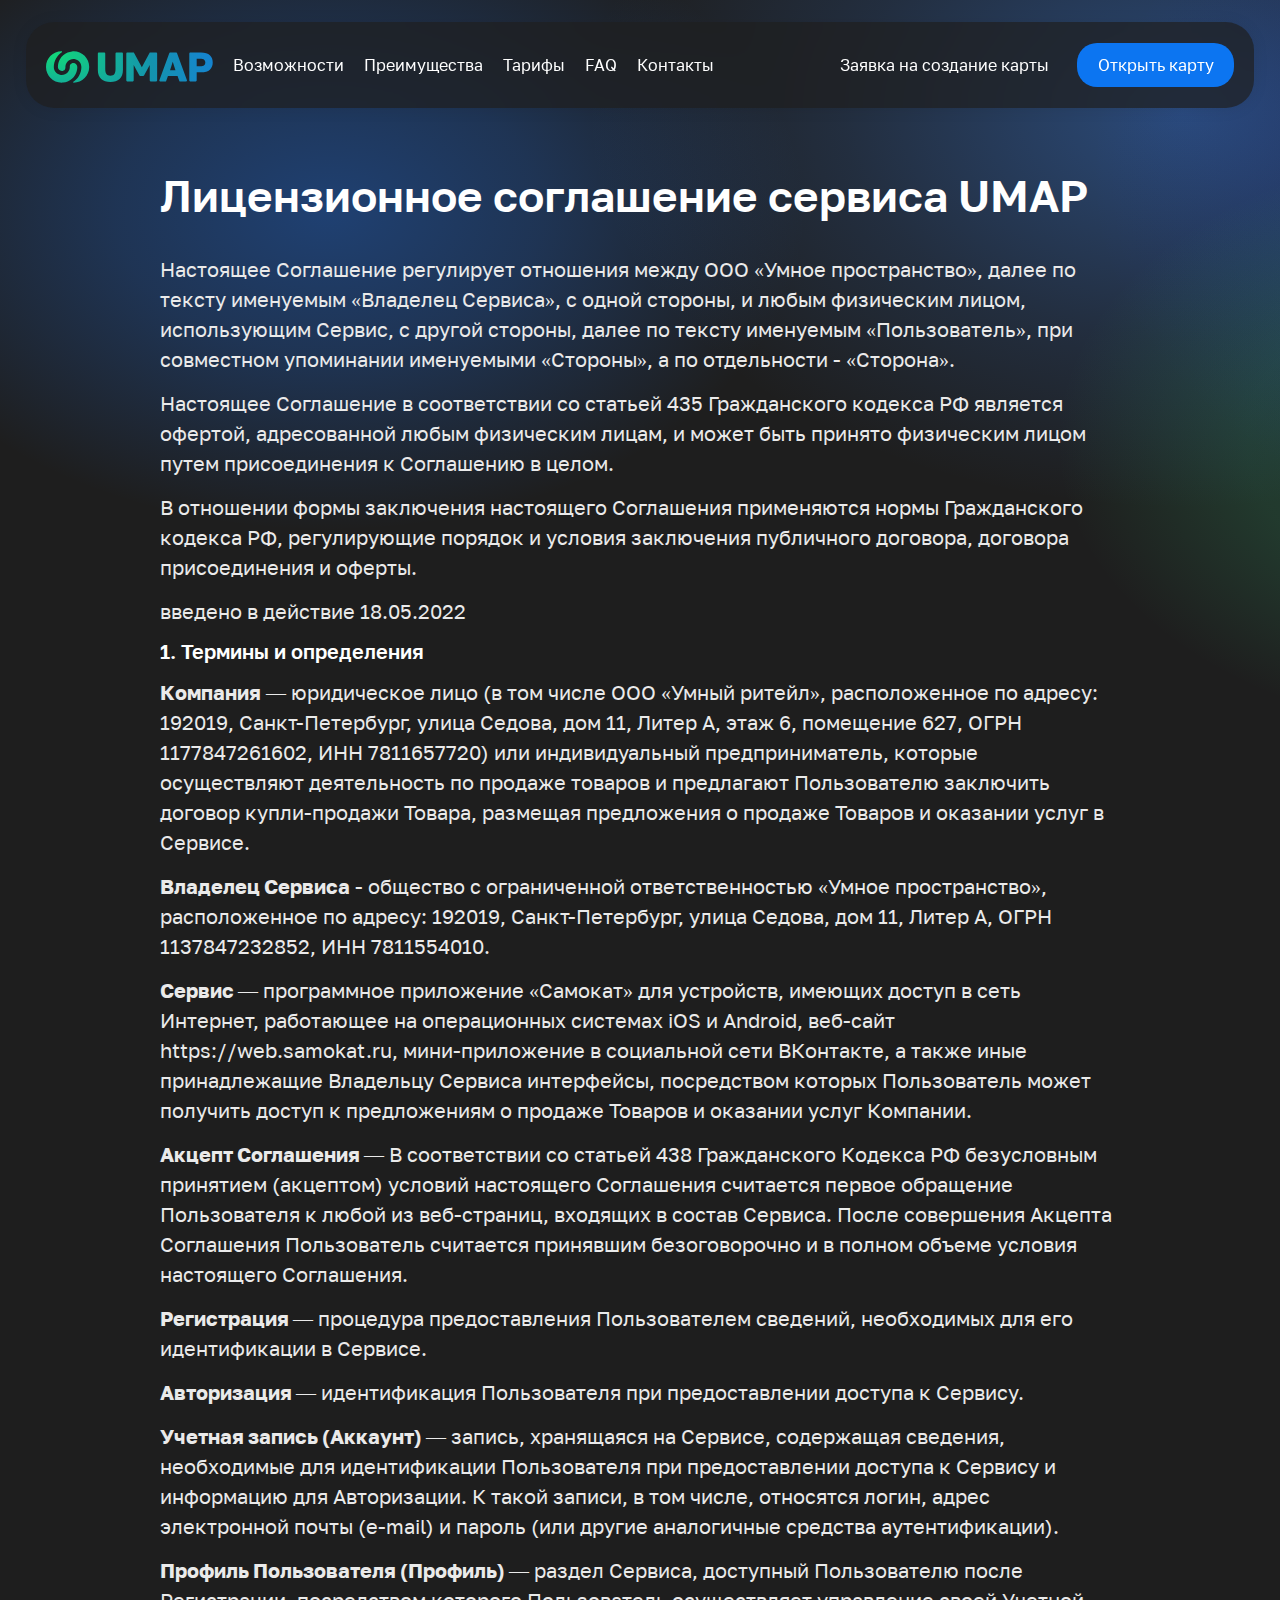
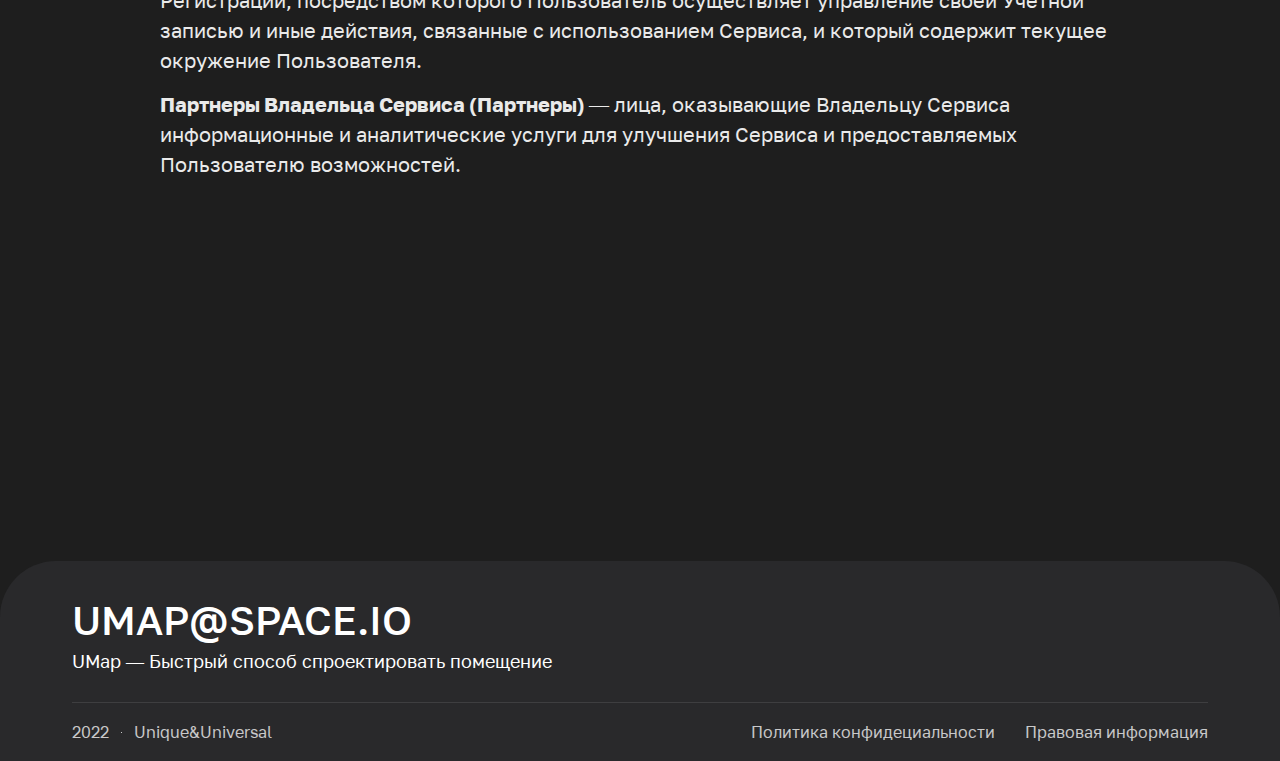
==== commit 63106afb: "fix: coorect file js" ====
--- a/pages/politic.html
+++ b/pages/politic.html
@@ -6,74 +6,69 @@
     <meta http-equiv="X-UA-Compatible" content="IE=edge">
     <meta name="viewport" content="width=device-width, initial-scale=1.0">
     <link rel="stylesheet" href="../css/normalize.css">
-    <link
-    rel="stylesheet"
-    href="https://cdn.jsdelivr.net/npm/swiper@8/swiper-bundle.min.css"/>
+    <link rel="stylesheet" href="https://cdn.jsdelivr.net/npm/swiper@8/swiper-bundle.min.css" />
     <link rel="stylesheet" href="../css/general.min.css">
     <link rel="icon" type="image/x-icon" href="../assets/images/img/favicon (1).ico">
     <title>politic-inf</title>
 </head>
 
 <body>
-    <div class="burger-shadow"></div>
+    <div class="burger-shadow  menu__item-link-burger"></div>
     <div class="wrapper">
         <header class="header">
             <nav class="navigation">
-                <div class="logo-icon logo-icon-mobile"><a href="../index.html#main"><img src="../assets/images/icons/logo.svg" alt="logo" class="logo"></a></div>
-            <ul class="nav-menu">
-                <div class="logo-icon"><a href="../index.html#main"><img src="../assets/images/icons/logo.svg" alt="logo" class="logo"></a> </div>
-                <li class="nav-menu__item menu__item-link openBurgerJS"><a href="../index.html#capabilities">Возможности</a></li>
-                <li class="nav-menu__item menu__item-link openBurgerJS"><a href="../index.html#advantage">Преимущества</a></li>
-                <li class="nav-menu__item menu__item-link openBurgerJS"><a href="../index.html#price">Тарифы</a></li>
-                <li class="nav-menu__item menu__item-link openBurgerJS"><a href="../index.html#faq">FAQ</a></li>
-                <li class="nav-menu__item menu__item-link contact-link openBurgerJS">Контакты</li>
+                <div class="logo-icon logo-icon-mobile">
+                    <a href="../index.html#main">
+                    <img src="../assets/images/icons/logo.svg" alt="logo" class="logo">
+                    </a>
+                </div>
+                <ul class="nav-menu">
+                    <div class="logo-icon"><a href="../index.html#main"><img src="../assets/images/icons/logo.svg" alt="logo" class="logo"></a> </div>
+                    <li class="nav-menu__item menu__item-link openBurgerJS"><a href="../index.html#capabilities">Возможности</a></li>
+                    <li class="nav-menu__item menu__item-link openBurgerJS"><a href="../index.html#advantage">Преимущества</a></li>
+                    <li class="nav-menu__item menu__item-link openBurgerJS"><a href="../index.html#price">Тарифы</a></li>
+                    <li class="nav-menu__item menu__item-link openBurgerJS"><a href="../index.html#faq">FAQ</a></li>
+                    <li class="nav-menu__item menu__item-link contact-link openBurgerJS">Контакты</li>
+                </ul>
+
+                <ul class="nav-request">
+                    <li><a href="../index.html#form-develop" class="link_request linkRequestJS">Заявка на создание карты</a></li>
+                    <li><button class="btn  btn__open-map"><a href="././pages/map/map.html">Открыть карту</a></button>
+                    </li>
+                </ul>
+            </nav>
+
+            <ul class="nav-request-mobile">
+                <div class="btn-menu">
+                    <p>Меню</p>
+                    <div class="burger"><span class="line-burger"></span><span class="line-burger"></span></div>
+                </div>
+                <li class="btn  btn__open-mobile"><a href="../index.html#form-develop" class="linkRequestJS">Заявка</a>
+                </li>
+                <div class="burger-menu">
+                    <ul class="ul-burger-menu">
+                        <li class="nav-menu__item menu__item-link menu__item-link-burger"><a
+                                href="../index.html#capabilities">Возможности</a></li>
+                        <li class="nav-menu__item menu__item-link menu__item-link-burger"><a
+                                href=../index.html#advantage">Преимущества </a> </li> <li
+                                class="nav-menu__item menu__item-link menu__item-link-burger"><a
+                                    href="../index.html#price">Тарифы</a></li>
+                        <li class="nav-menu__item menu__item-link menu__item-link-burger"><a
+                                href="../index.html#faq">FAQ</a></li>
+                        <li class="menu__item-link-burger-line"></li>
+                        <li class="nav-menu__item menu__item-link menu__item-link-burger"><a
+                                href="././pages/about/about.html">О компании</a></li>
+                        <li class="nav-menu__item menu__item-link menu__item-link-burger contact-link">Контакты</li>
+                    </ul>
+                </div>
             </ul>
-            <div class="arrow-nav"><img src="./assets/images/icons/Arrow-header.svg" alt="arrow"></div>
-            <ul class="nav-request">
-                <li><a href="../index.html#form-develop" class="link_request linkRequestJS">Заявка на создание карты</a></li>
-                <li><button class="btn  btn__open-map"><a href="././pages/map/map.html">Открыть карту</a></button></li>
-            </ul>
-
-            
-        </nav>
-    
-        <ul class="nav-request-mobile">
-            <div class="btn-menu"><p>Меню</p> <div class="burger"><span class="line-burger"></span><span class="line-burger"></span></div> </div>
-            <li class="btn  btn__open-mobile"><a href="../index.html#form-develop" class="linkRequestJS">Заявка</a></li>
-            <!-- <li class="btn  btn__open-mobile"><button class="btn  btn__open-mobile linkRequestJS">Заявка</button></li> -->
-            <div class="burger-menu">
-                <ul class="ul-burger-menu">
-                    <li class="nav-menu__item menu__item-link menu__item-link-burger"><a href="../index.html#capabilities">Возможности</a></li>
-                    <li class="nav-menu__item menu__item-link menu__item-link-burger"><a href=../index.html#advantage">Преимущества</a></li>
-                    <li class="nav-menu__item menu__item-link menu__item-link-burger"><a href="../index.html#price">Тарифы</a></li>
-                    <li class="nav-menu__item menu__item-link menu__item-link-burger"><a href="../index.html#faq">FAQ</a></li>
-                    <li class="menu__item-link-burger-line"></li>
-                    <li class="nav-menu__item menu__item-link menu__item-link-burger"><a href="././pages/about/about.html">О компании</a></li>
-                    <li class="nav-menu__item menu__item-link menu__item-link-burger contact-link">Контакты</li>
-                </ul>
-                
-            </div>
-        </ul>
-    </header>
+        </header>
 
     </div>
 
     <main class="main" id="main">
-
-        <!-- <div class="cookies-alert cookies-alert--js">
-                <div class="cookies-alert__left">
-                    <p class="cookies-text">Наш сайт использует куки</p>
-                    <a class="text-secondary" href="./pages/agreement/licence.html" target="_blank" rel="nofollow"> Узнать подробнее</a>
-                </div>
-                <div class="cookies-alert__right">
-                    <button class="btn btn__primary cookies-alert__btn">Oкей</button>              
-                </div>
-        </div> -->
-        
         <div class="wrapper">
-            
-            <section class="main-information"  id="main">
-
+            <section class="main-information" id="main">
                 <div class="main-information_item first-block">
                     <div class="ellips_first-section"></div>
                     <div class="ellips_first-section-group"></div>
@@ -84,70 +79,77 @@
                         <title class="title">
                             Лицензионное соглашение сервиса UMAP
                         </title>
-                        <p class="title-descr">Настоящее Соглашение регулирует отношения между ООО «Умное пространство», далее по тексту именуемым «Владелец Сервиса», с одной стороны, и любым физическим лицом, использующим Сервис, с другой стороны, далее по тексту именуемым «Пользователь», при совместном упоминании именуемыми «Стороны», а по отдельности - «Сторона».</p>
-            
-                        <p class="title-descr">Настоящее Соглашение в соответствии со статьей 435 Гражданского кодекса РФ является офертой, адресованной любым физическим лицам, и может быть принято физическим лицом путем присоединения к Соглашению в целом.</p>
-            
-                        <p class="title-descr">В отношении формы заключения настоящего Соглашения применяются нормы Гражданского кодекса РФ, регулирующие порядок и условия заключения публичного договора, договора присоединения и оферты.
-            
+                        <p class="title-descr">Настоящее Соглашение регулирует отношения между ООО «Умное пространство»,
+                            далее по тексту именуемым «Владелец Сервиса», с одной стороны, и любым физическим лицом,
+                            использующим Сервис, с другой стороны, далее по тексту именуемым «Пользователь», при
+                            совместном упоминании именуемыми «Стороны», а по отдельности - «Сторона».</p>
+
+                        <p class="title-descr">Настоящее Соглашение в соответствии со статьей 435 Гражданского кодекса
+                            РФ является офертой, адресованной любым физическим лицам, и может быть принято физическим
+                            лицом путем присоединения к Соглашению в целом.</p>
+
+                        <p class="title-descr">В отношении формы заключения настоящего Соглашения применяются нормы
+                            Гражданского кодекса РФ, регулирующие порядок и условия заключения публичного договора,
+                            договора присоединения и оферты.
+
                         </p>
-            
+
                         <p class="title-descr">введено в действие 18.05.2022</p>
-            
+
                         <p class="subtitle"> 1. Термины и определения </p>
-            
-                        <p class="title-descr"> <b>Компания</b>  — юридическое лицо (в том числе ООО «Умный ритейл», расположенное по адресу: 192019, Санкт-Петербург, улица Седова, дом 11, Литер А, этаж 6, помещение 627, ОГРН 1177847261602, ИНН 7811657720) или индивидуальный предприниматель, которые осуществляют деятельность по продаже товаров и предлагают Пользователю заключить договор купли-продажи Товара, размещая предложения о продаже Товаров и оказании услуг в Сервисе.</p>
-            
-                        <p class="title-descr"> <b>Владелец Сервиса</b>  - общество с ограниченной ответственностью «Умное пространство», расположенное по адресу: 192019, Санкт-Петербург, улица Седова, дом 11, Литер А, ОГРН 1137847232852, ИНН 7811554010.</p>
-            
-                        <p class="title-descr"> <b>Сервис </b> — программное приложение «Самокат» для устройств, имеющих доступ в сеть Интернет, работающее на операционных системах iOS и Android, веб-сайт https://web.samokat.ru, мини-приложение в социальной сети ВКонтакте, а также иные принадлежащие Владельцу Сервиса интерфейсы, посредством которых Пользователь может получить доступ к предложениям о продаже Товаров и оказании услуг Компании.</p>
-                        <p class="title-descr"> <b>Акцепт Соглашения </b> — В соответствии со статьей 438 Гражданского Кодекса РФ безусловным принятием (акцептом) условий настоящего Соглашения считается первое обращение Пользователя к любой из веб-страниц, входящих в состав Сервиса. После совершения Акцепта Соглашения Пользователь считается принявшим безоговорочно и в полном объеме условия настоящего Соглашения.</p>
-            
-                        <p class="title-descr"> <b>Регистрация </b> — процедура предоставления Пользователем сведений, необходимых для его идентификации в Сервисе.</p>
-            
-                        <p class="title-descr"> <b>Авторизация </b> — идентификация Пользователя при предоставлении доступа к Сервису.</p>
-                        <p class="title-descr"> <b>Учетная запись (Аккаунт) </b> — запись, хранящаяся на Сервисе, содержащая сведения, необходимые для идентификации Пользователя при предоставлении доступа к Сервису и информацию для Авторизации. К такой записи, в том числе, относятся логин, адрес электронной почты (e-mail) и пароль (или другие аналогичные средства аутентификации).</p>
-                        <p class="title-descr"> <b>Профиль Пользователя (Профиль) </b> — раздел Сервиса, доступный Пользователю после Регистрации, посредством которого Пользователь осуществляет управление своей Учетной записью и иные действия, связанные с использованием Сервиса, и который содержит текущее окружение Пользователя.</p>
-                        <p class="title-descr"> <b>Партнеры Владельца Сервиса (Партнеры) </b> — лица, оказывающие Владельцу Сервиса информационные и аналитические услуги для улучшения Сервиса и предоставляемых Пользователю возможностей.
-            
+
+                        <p class="title-descr"> <b>Компания</b> — юридическое лицо (в том числе ООО «Умный ритейл»,
+                            расположенное по адресу: 192019, Санкт-Петербург, улица Седова, дом 11, Литер А, этаж 6,
+                            помещение 627, ОГРН 1177847261602, ИНН 7811657720) или индивидуальный предприниматель,
+                            которые осуществляют деятельность по продаже товаров и предлагают Пользователю заключить
+                            договор купли-продажи Товара, размещая предложения о продаже Товаров и оказании услуг в
+                            Сервисе.</p>
+
+                        <p class="title-descr"> <b>Владелец Сервиса</b> - общество с ограниченной ответственностью
+                            «Умное пространство», расположенное по адресу: 192019, Санкт-Петербург, улица Седова, дом
+                            11, Литер А, ОГРН 1137847232852, ИНН 7811554010.</p>
+
+                        <p class="title-descr"> <b>Сервис </b> — программное приложение «Самокат» для устройств, имеющих
+                            доступ в сеть Интернет, работающее на операционных системах iOS и Android, веб-сайт
+                            https://web.samokat.ru, мини-приложение в социальной сети ВКонтакте, а также иные
+                            принадлежащие Владельцу Сервиса интерфейсы, посредством которых Пользователь может получить
+                            доступ к предложениям о продаже Товаров и оказании услуг Компании.</p>
+                        <p class="title-descr"> <b>Акцепт Соглашения </b> — В соответствии со статьей 438 Гражданского
+                            Кодекса РФ безусловным принятием (акцептом) условий настоящего Соглашения считается первое
+                            обращение Пользователя к любой из веб-страниц, входящих в состав Сервиса. После совершения
+                            Акцепта Соглашения Пользователь считается принявшим безоговорочно и в полном объеме условия
+                            настоящего Соглашения.</p>
+
+                        <p class="title-descr"> <b>Регистрация </b> — процедура предоставления Пользователем сведений,
+                            необходимых для его идентификации в Сервисе.</p>
+
+                        <p class="title-descr"> <b>Авторизация </b> — идентификация Пользователя при предоставлении
+                            доступа к Сервису.</p>
+                        <p class="title-descr"> <b>Учетная запись (Аккаунт) </b> — запись, хранящаяся на Сервисе,
+                            содержащая сведения, необходимые для идентификации Пользователя при предоставлении доступа к
+                            Сервису и информацию для Авторизации. К такой записи, в том числе, относятся логин, адрес
+                            электронной почты (e-mail) и пароль (или другие аналогичные средства аутентификации).</p>
+                        <p class="title-descr"> <b>Профиль Пользователя (Профиль) </b> — раздел Сервиса, доступный
+                            Пользователю после Регистрации, посредством которого Пользователь осуществляет управление
+                            своей Учетной записью и иные действия, связанные с использованием Сервиса, и который
+                            содержит текущее окружение Пользователя.</p>
+                        <p class="title-descr"> <b>Партнеры Владельца Сервиса (Партнеры) </b> — лица, оказывающие
+                            Владельцу Сервиса информационные и аналитические услуги для улучшения Сервиса и
+                            предоставляемых Пользователю возможностей.
+
                         </p>
                     </div>
 
                 </div>
 
-               
-
             </section>
 
 
-
-
-
-
-
-         
-
-
-
-
-
-         
-           
-              
-            
-          
-
-         
-
-           
-
-      
-
         </div>
-    </div>
-        
+        </div>
+
     </main>
-        
+
     <footer class="footer">
         <div class="wrapper-footer">
 
@@ -166,19 +168,19 @@
                     </div>
                     <div class="apps_icon apps_icon-footer">
                         <a href="#!" class="apps_icon_link app_apple_link app-footer"><img
-                                src="../assets/images/icons/apple-app.png" alt="app-apple"
-                                class="img_apps_icons"></a>
+                                src="../assets/images/icons/apple-app.png" alt="app-apple" class="img_apps_icons"></a>
                         <a href="#!" class="apps_icon_link app_google_link app-footer app-footer-google"><img
                                 src="../assets/images/icons/google-app.png" alt="app-google"
                                 class="img_goole_icons"></a>
 
-                                <div class="apps_icon_link qr_code_link app-footer app-footer-google">
-                                    <img src="./assets/images/icons/qrcode.png" alt="qrcode" class="img_qr_link">
-                                    <div class="scan-popup scan-popup-footer">
-                                        <img src="./assets/images/icons/QR.svg" alt="qr" width="150" height="150" class="qr-img">
-                                        Сканируй, чтобы <br> получить приложение
-                                    </div>  
-                                </div>
+                        <div class="apps_icon_link qr_code_link app-footer app-footer-google">
+                            <img src="../assets/images/icons/qrcode.png" alt="qrcode" class="img_qr_link">
+                            <div class="scan-popup scan-popup-footer">
+                                <img src="../assets/images/icons/QR.svg" alt="qr" width="150" height="150"
+                                    class="qr-img">
+                                Сканируй, чтобы <br> получить приложение
+                            </div>
+                        </div>
 
                     </div>
                 </div>
@@ -191,9 +193,9 @@
                     <div class="footer_year-item">Unique&Universal</div>
                 </div>
                 <div class="footer_politic">
-                    <a  href="#main" class="footer_year-item hover-link">Политика конфидециальности</a>
+                    <a href="#main" class="footer_year-item hover-link">Политика конфидециальности</a>
                     <!-- <a  href="./pages/agreement/agreement.html" class="footer_year-item hover-link">Куки</a> -->
-                    <a  href="#main" class="footer_year-item hover-link">Правовая информация</a>
+                    <a href="#main" class="footer_year-item hover-link">Правовая информация</a>
                 </div>
             </div>
     </footer>
@@ -201,29 +203,28 @@
         <div class="popup_content">
             <div class="popup-cross contact-link">
                 <svg class="svg-cross" viewBox="0 0 32 32" fill="none" xmlns="http://www.w3.org/2000/svg">
-                    <circle cx="16" cy="16" r="14.5" stroke="white" stroke-width="3"/>
-                    <rect x="20.2422" y="9.63599" width="3" height="15" rx="1" transform="rotate(45 20.2422 9.63599)" fill="white"/>
-                    <rect x="22.3643" y="20.2427" width="3" height="15" rx="1" transform="rotate(135 22.3643 20.2427)" fill="white"/>
-                    </svg>
+                    <circle cx="16" cy="16" r="14.5" stroke="white" stroke-width="3" />
+                    <rect x="20.2422" y="9.63599" width="3" height="15" rx="1" transform="rotate(45 20.2422 9.63599)"
+                        fill="white" />
+                    <rect x="22.3643" y="20.2427" width="3" height="15" rx="1" transform="rotate(135 22.3643 20.2427)"
+                        fill="white" />
+                </svg>
             </div>
             <ul class="popup-contacts">
                 <li class="contact-item contact-mail">
                     <p class="contact-descr"> Почта для связи</p>
-                    <a href="mailto:skimirilov@gmail.com">skimirilov@gmail.com</a></li>
+                    <a href="mailto:skimirilov@gmail.com">skimirilov@gmail.com</a>
+                </li>
                 <li class="contact-item contact-phone">
                     <p class="contact-descr"> Телефон для связи</p>
                     <a href="tel:+79122971570">8 (912) 297-15-70</a>
-                <!-- <li class="contact-item contact-telega">
-                    <p class="contact-descr">t/me</p>
-                    <a href="https://telegram.me/skimirilov">t.me/skimirilov</a>
-                </li> -->
             </ul>
         </div>
     </div>
 
 
     <script src="https://cdn.jsdelivr.net/npm/swiper@8/swiper-bundle.min.js"></script>
-    <script  src="../js/politic.js"></script>
+    <script src="../js/politic.js"></script>
 
 </body>
 
--- a/css/general.min.css
+++ b/css/general.min.css
@@ -1,2 +1,2 @@
-*{margin:0;padding:0;-webkit-box-sizing:border-box;box-sizing:border-box}html{scroll-behavior:smooth;overflow-x:hidden}body{margin:0 auto;overflow-x:hidden}button{border:none}a{color:inherit;text-decoration:none;cursor:pointer}ul{margin:0;padding:0;list-style-type:none}li{padding:0;text-align:center}@font-face{font-family:'Golos Text';src:local("Golos Text Regular"),local("GolosText-Regular"),url("../assets/fonts/golos/Golostextregular.woff2") format("woff2"),url("../assets/fonts/golos/Golostextregular.woff") format("woff"),url("../assets/fonts/golos/Golostextregular.ttf") format("truetype");font-weight:400;font-style:normal}@font-face{font-family:'Golos Text';src:local("Golos Text DemiBold"),local("GolosText-DemiBold"),url("../assets/fonts/golos/Golostextdemibold.woff2") format("woff2"),url("../assets/fonts/golos/Golostextdemibold.woff") format("woff"),url("../assets/fonts/golos/Golostextdemibold.ttf") format("truetype");font-weight:600;font-style:normal}@font-face{font-family:'Golos Text';src:local("Golos Text Black"),local("GolosText-Black"),url("../assets/fonts/golos/Golostextblack.woff2") format("woff2"),url("../assets/fonts/golos/Golostextblack.woff") format("woff"),url("../assets/fonts/golos/Golostextblack.ttf") format("truetype");font-weight:900;font-style:normal}@font-face{font-family:'Golos Text';src:local("Golos Text Medium"),local("GolosText-Medium"),url("../assets/fonts/golos/Golostextmedium.woff2") format("woff2"),url("../assets/fonts/golos/Golostextmedium.woff") format("woff"),url("Golostextmedium.ttf") format("truetype");font-weight:500;font-style:normal}@font-face{font-family:'Golos Text';src:local("Golos Text Bold"),local("GolosText-Bold"),url("../assets/fonts/golos/Golostextbold.woff2") format("woff2"),url("../assets/fonts/golos/Golostextbold.woff") format("woff"),url("Golostextbold.ttf") format("truetype");font-weight:700;font-style:bold}.ellips__secondary-block-one,.ellips__secondary-block-three,.ellips__secondary-block-two{position:absolute;z-index:0}.ellips_first-section{position:absolute;width:1000px;height:1000px;-webkit-transform:scaleX(1.5);transform:scaleX(1.5);left:-172px;top:-460px;background:radial-gradient(circle, rgba(33,119,247,0.39) 0%, rgba(33,119,247,0.25) 20%, rgba(33,119,247,0) 45%)}.ellips_first-section-group{position:absolute;width:800px;height:800px;left:782px;top:-460px;background:radial-gradient(circle, rgba(57,125,226,0.47) 0%, rgba(57,125,226,0.17) 40%, rgba(57,125,226,0) 70%);-webkit-transform:scaleX(1.5);transform:scaleX(1.5)}.ellips_first-section-group-one{position:absolute;width:800px;height:800px;left:1282px;top:-400px;background:radial-gradient(circle, rgba(123,54,235,0.44) 0%, rgba(23,54,235,0.1) 40%, rgba(23,54,235,0) 70%);-webkit-transform:scaleX(1.5);transform:scaleX(1.5)}.ellips_first-section-group-two{position:absolute;width:600px;height:600px;left:1202px;top:-31px;background:radial-gradient(circle, rgba(57,226,141,0.2) 0%, rgba(57,226,141,0.14) 40%, rgba(57,226,141,0) 70%);-webkit-transform:scaleX(1.5);transform:scaleX(1.5)}.ellips__secondary-block-one{position:absolute;width:800px;height:800px;left:572px;top:-320px;background:radial-gradient(circle, rgba(92,96,232,0.33) 0%, rgba(54,60,229,0.15) 40%, rgba(54,60,229,0) 70%);-webkit-transform:scaleX(1.5);transform:scaleX(1.5)}.ellips__secondary-block-one-two{position:absolute;width:1000px;height:1000px;left:312px;top:-335px;background:radial-gradient(circle, rgba(33,119,247,0.12) 0%, rgba(33,119,247,0.1) 10%, rgba(33,119,247,0) 40%);-webkit-transform:scaleX(1.5);transform:scaleX(1.5)}.ellips__secondary-block-two{position:absolute;width:1000px;height:1000px;left:412px;top:-505px;background:radial-gradient(circle, rgba(57,229,138,0.17) 0%, rgba(57,229,138,0.1) 19%, rgba(57,229,138,0) 50%);-webkit-transform:scaleX(1.5);transform:scaleX(1.5)}.ellips__secondary-block-two-one{position:absolute;width:1000px;height:1000px;left:512px;top:-635px;background:radial-gradient(circle, rgba(33,119,247,0.17) 0%, rgba(33,119,247,0.1) 10%, rgba(33,119,247,0) 30%);-webkit-transform:scaleX(1.5);transform:scaleX(1.5)}.ellips__secondary-block-three{position:absolute;width:1000px;height:1000px;left:412px;top:-490px;background:radial-gradient(circle, rgba(49,24,205,0.4) 0%, rgba(49,24,205,0.1) 30%, rgba(49,24,205,0) 70%);-webkit-transform:scaleX(1.5);transform:scaleX(1.5)}.ellips__secondary-block-three-one{position:absolute;width:800px;height:800px;left:372px;top:-170px;background:radial-gradient(circle, rgba(92,96,232,0.3) 0%, rgba(54,60,229,0.1) 40%, rgba(54,60,229,0) 70%);-webkit-transform:scaleX(1.5);transform:scaleX(1.5)}.ellipse-bg1{position:absolute;width:620px;height:640px;background:radial-gradient(ellipse, rgba(33,119,247,0.45) 0%, rgba(33,119,247,0.15) 40%, rgba(33,119,247,0) 70%);left:30px;top:-92px;-webkit-transform:scaleX(1.5);transform:scaleX(1.5)}.ellipse-bg1-item{position:absolute;width:980px;height:800px;background:radial-gradient(circle, rgba(81,87,236,0.45) 0%, rgba(81,87,236,0.1) 40%, rgba(81,87,236,0) 70%);left:90px;top:-65px}.ellipse-bg2{position:absolute;width:880px;height:700px;background:radial-gradient(ellipse, rgba(33,119,247,0.3) 0%, rgba(33,119,247,0.15) 40%, rgba(33,119,247,0) 70%);left:-156px;top:357px}.ellipse-bg2-item{position:absolute;width:980px;height:700px;background:radial-gradient(ellipse, rgba(49,24,205,0.3) 0%, rgba(49,24,205,0.1) 40%, rgba(49,24,205,0) 70%);left:92px;top:406px}.ellipse-bg3{position:absolute;width:1200px;height:700px;background:radial-gradient(ellipse, rgba(57,229,138,0.25) 0%, rgba(57,229,138,0.1) 40%, rgba(57,229,138,0) 70%);left:-156px;top:868px;z-index:0}.ellipse-bg3-item{position:absolute;width:1280px;height:800px;background:radial-gradient(ellipse, rgba(101,152,227,0.35) 0%, rgba(78,130,209,0.1) 40%, rgba(82,138,222,0) 70%);left:-16px;top:707px;z-index:0}.ellips__project-one{position:absolute;width:600px;height:600px;left:-22px;top:75px;background:radial-gradient(circle, rgba(57,226,141,0.35) 0%, rgba(57,226,141,0.1) 40%, rgba(57,226,141,0) 70%);-webkit-transform:scaleX(1.5);transform:scaleX(1.5)}.ellips__project-two{position:absolute;width:600px;height:600px;left:422px;top:-25px;background:radial-gradient(circle, rgba(49,24,205,0.35) 0%, rgba(49,24,205,0.1) 40%, rgba(49,24,205,0) 70%);-webkit-transform:scaleX(1.5);transform:scaleX(1.5)}.ellips__project-three{position:absolute;width:600px;height:600px;left:922px;top:90px;background:radial-gradient(circle, rgba(33,119,247,0.2) 0%, rgba(33,119,247,0.14) 30%, rgba(33,119,247,0) 60%);-webkit-transform:scaleX(1.5);transform:scaleX(1.5)}.ellips__price-one,.ellips__price-two,.ellips__price-three,.ellips__price-four{position:absolute}.ellips__price-one{width:1200px;height:1200px;left:72px;top:90px;background:radial-gradient(circle, #763db9 0%, rgba(118,61,185,0.1) 40%, rgba(118,61,185,0) 70%);-webkit-transform:scaleX(1.5);transform:scaleX(1.5)}.ellips__price-two{width:1200px;height:1200px;left:572px;top:290px;background:radial-gradient(circle, rgba(49,24,205,0.4) 0%, rgba(49,24,205,0.1) 40%, rgba(49,24,205,0) 70%);-webkit-transform:scaleX(1.5);transform:scaleX(1.5)}.ellips__price-three{width:700px;height:700px;left:572px;top:20px;background:radial-gradient(circle, rgba(33,119,247,0.4) 0%, rgba(33,119,247,0.1) 40%, rgba(33,119,247,0) 70%);-webkit-transform:scaleX(1.5);transform:scaleX(1.5)}.ellips__price-four{width:900px;height:900px;left:702px;top:300px;background:radial-gradient(circle, rgba(57,226,141,0.35) 0%, rgba(57,226,141,0.1) 40%, rgba(57,226,141,0) 70%);-webkit-transform:scaleX(1.5);transform:scaleX(1.5)}.ellips__app-form{position:absolute;width:900px;height:900px;left:-20px;top:80px;background:radial-gradient(circle, rgba(12,117,241,0.45) 0%, rgba(12,117,241,0.1) 40%, rgba(12,117,241,0) 70%);-webkit-transform:scaleX(1.5);transform:scaleX(1.5)}.no-scroll{overflow-y:hidden}body{margin:0 auto;background-color:#1e1e1e;font-family:'Golos Text'}main{z-index:1}.wrapper{max-width:1440px;margin:0 auto;border-radius:20px}.logo-icon{padding-right:22px;position:relative;top:4px}.logo-icon-mobile{display:none}.wrapper-header{padding:0 20px}.burger-menu{display:none}.burger-shadow{display:none}.nav-menu__item_deviders{display:block;height:24px;width:2px;background-color:rgba(255,255,255,0.08)}.menu__item-link{position:relative;-ms-flex-negative:0;flex-shrink:0;cursor:pointer}.menu__item-link{text-decoration:none}.arrow-nav{display:none}.menu__item-link:after{display:block;position:absolute;left:0;width:0;height:1px;background-color:rgba(255,255,255,0.2);content:"";-webkit-transition:width 0.3s ease-out;transition:width 0.3s ease-out}.menu__item-link:after{top:23px}.menu__item-link:hover:after,.menu__item-link:focus:after{width:100%}.nav-request-mobile{display:none}.nav-request{display:-webkit-box;display:-ms-flexbox;display:flex;-webkit-box-pack:justify;-ms-flex-pack:justify;justify-content:space-between;-webkit-box-align:center;-ms-flex-align:center;align-items:center;gap:8px;font-size:16px;color:#ffff;padding-left:125px}.btn{display:block;font-size:16px;height:46px;border-radius:20px;color:#ffff;-webkit-transition:0.2s;transition:0.2s;cursor:pointer}.btn__open-map{width:157px;background-color:#0C75F1}.btn__open-map:hover{background:#3F85ED}.btn__open-map:active{background:#1D51B5}.header{display:-webkit-box;display:-ms-flexbox;display:flex;-webkit-box-pack:center;-ms-flex-pack:center;justify-content:center}.navigation{z-index:200;display:-webkit-box;display:-ms-flexbox;display:flex;max-width:1390px;margin:0 20px;width:100%;-webkit-box-pack:justify;-ms-flex-pack:justify;justify-content:space-between;gap:20px;-webkit-box-shadow:0px 1px 16px rgba(0,0,0,0.08);box-shadow:0px 1px 16px rgba(0,0,0,0.08);padding:20px 20px;border-radius:28px;background:rgba(30,30,30,0.7);-webkit-backdrop-filter:blur(12px);backdrop-filter:blur(12px);position:fixed;top:22px}.nav-menu{display:-webkit-box;display:-ms-flexbox;display:flex;-webkit-box-pack:justify;-ms-flex-pack:justify;justify-content:space-between;-webkit-box-align:center;-ms-flex-align:center;align-items:center;color:#ffff;font-size:16px;gap:20px}.nav-menu-mib{margin-left:100px}.item-link{padding-right:50px;-ms-flex-negative:0;flex-shrink:0}.phone-img-mobile{display:none}.about_company{display:none}.nav-request{display:-webkit-box;display:-ms-flexbox;display:flex;-webkit-box-pack:justify;-ms-flex-pack:justify;justify-content:space-between;-webkit-box-align:center;-ms-flex-align:center;align-items:center;gap:8px;font-size:16px;color:#ffff}.btn{display:block;font-size:16px;height:44px;border-radius:20px;color:#ffff}.ul-burger-menu .contact-link{cursor:pointer}.btn_open_constructor{width:15.25rem;height:55px;height:3.437rem;margin:1.875rem 0 1.875rem 0}.main{margin-top:-100px;z-index:1}.main-information{display:-webkit-box;display:-ms-flexbox;display:flex;-webkit-box-orient:vertical;-webkit-box-direction:normal;-ms-flex-direction:column;flex-direction:column;-webkit-box-pack:center;-ms-flex-pack:center;justify-content:center;padding-bottom:6.25rem;width:100%;padding-top:11.625rem}.main-information_item{display:-webkit-box;display:-ms-flexbox;display:flex;-webkit-box-pack:center;-ms-flex-pack:center;justify-content:center}.title_block{display:-webkit-box;display:-ms-flexbox;display:flex;-webkit-box-pack:center;-ms-flex-pack:center;justify-content:center;padding-top:70px}.first-block{position:relative;padding-bottom:13.9rem}.container{padding-top:30px;margin:0 auto;max-width:960px;display:-webkit-box;display:-ms-flexbox;display:flex;-webkit-box-orient:vertical;-webkit-box-direction:normal;-ms-flex-direction:column;flex-direction:column;gap:14px}.title{z-index:100;display:block;font-style:normal;font-weight:600;font-size:44px;line-height:48px;color:#FFFFFF;padding-bottom:20px}.slider-text__container{width:465px;width:768px;height:90px;position:relative;overflow:hidden;text-align:center}.slider-text__item{position:absolute;width:478px;width:768px;height:100px;-webkit-transition:2s;transition:2s;margin-top:-20px}.slider-text__item:nth-of-type(1){top:0;z-index:10;-webkit-transition:1.7s;transition:1.7s;-webkit-transition-timing-function:ease-in-out;transition-timing-function:ease-in-out}.first-block__title{display:-webkit-box;display:-ms-flexbox;display:flex;-webkit-box-orient:vertical;-webkit-box-direction:normal;-ms-flex-direction:column;flex-direction:column;-webkit-box-align:center;-ms-flex-align:center;align-items:center}.title_block{z-index:10}.title-block{display:-webkit-box;display:-ms-flexbox;display:flex;-webkit-box-align:center;-ms-flex-align:center;align-items:center;-webkit-box-orient:vertical;-webkit-box-direction:normal;-ms-flex-direction:column;flex-direction:column;-webkit-box-pack:center;-ms-flex-pack:center;justify-content:center}.title_block,.slider-text__item{font-size:80px;font-weight:700;color:#ffff}.title-descr{z-index:100;line-height:30px;font-size:20px;color:#eaeaea}.title-descr__first-block{position:relative;z-index:100;padding-top:11px;width:64%;display:-webkit-box;display:-ms-flexbox;display:flex;text-align:center}.apps_icon{position:relative;padding-top:30px;display:-webkit-box;display:-ms-flexbox;display:flex;gap:10px}.scan-popup{display:-webkit-box;display:-ms-flexbox;display:flex;-webkit-box-orient:vertical;-webkit-box-direction:normal;-ms-flex-direction:column;flex-direction:column;-webkit-box-pack:center;-ms-flex-pack:center;justify-content:center;-webkit-box-align:center;-ms-flex-align:center;align-items:center;text-align:center;gap:12px;font-size:16px;color:#ffff;font-weight:400;line-height:20px;position:absolute;-webkit-transform:translate(-38%, -127%);transform:translate(-38%, -127%);width:223px;height:253px;background:rgba(22,23,27,0.9);-webkit-backdrop-filter:blur(8px);backdrop-filter:blur(8px);padding:24px 24px 20px;border-radius:24px;z-index:1100;display:none;-webkit-transition:0.3s;transition:0.3s}.scan-popup-form{-webkit-transform:translate(-41%, -120%);transform:translate(-41%, -120%)}.scan-popup-footer{-webkit-transform:translate(-67%, -121%);transform:translate(-67%, -121%)}.qr_code_link:hover .scan-popup{display:-webkit-box;display:-ms-flexbox;display:flex}.apps_icon_link{cursor:pointer;-webkit-transition:0.2s;transition:0.2s;background-color:rgba(50,61,156,0.6)}.apps_icon_link:hover{background-color:rgba(50,61,156,0.85)}.app_apple_link{display:block;width:164px;height:56px;border-radius:16px;text-align:center}.apps_icon-form{background-color:rgba(50,61,156,0.9)}.img_apps_icons{-webkit-transform:translateY(28%);transform:translateY(28%)}.img_goole_icons{-webkit-transform:translateY(30%);transform:translateY(30%)}.app_google_link{display:block;width:183px;height:56px;border-radius:16px;text-align:center}.app_google_link{display:none}.qr_code_link{position:relative;display:block;width:56px;height:56px;border-radius:16px;text-align:center}.appa_icon-footer:hover .scan-popup{opacity:1}.img_qr_link{-webkit-transform:translateY(37%);transform:translateY(37%)}.phone-video{padding-top:132px;position:relative;height:841px;width:410.4065856933594px;border-radius:78.83515930175781px;display:-webkit-box;display:-ms-flexbox;display:flex;-webkit-box-pack:center;-ms-flex-pack:center;justify-content:center;-webkit-box-align:center;-ms-flex-align:center;align-items:center}.frame{padding-top:80px;position:absolute;height:107%;top:0;left:0;z-index:3;width:99%}.img-video-phone{position:relative;z-index:1;width:90%;height:auto;border-radius:37px}.container-flip_cards{position:relative;margin:0 auto;display:-webkit-box;display:-ms-flexbox;display:flex;-webkit-box-orient:vertical;-webkit-box-direction:normal;-ms-flex-direction:column;flex-direction:column;-webkit-box-align:center;-ms-flex-align:center;align-items:center;gap:74px;-webkit-perspective:2000px;perspective:2000px;width:67vw;max-width:965px;min-height:1384px;height:1384px}.flip-card{width:100%;height:100%;position:relative;-webkit-transition:-webkit-transform 0.8s cubic-bezier(0.39, 0.575, 0.565, 1);transition:-webkit-transform 0.8s cubic-bezier(0.39, 0.575, 0.565, 1);transition:transform 0.8s cubic-bezier(0.39, 0.575, 0.565, 1);transition:transform 0.8s cubic-bezier(0.39, 0.575, 0.565, 1), -webkit-transform 0.8s cubic-bezier(0.39, 0.575, 0.565, 1);-webkit-transform-style:preserve-3d;transform-style:preserve-3d;background-color:rgba(24,25,27,0.8);border-radius:40px;border:2px solid rgba(255,255,255,0.02)}.flip-text{height:100%;width:100%;display:-webkit-box;display:-ms-flexbox;display:flex;-webkit-box-orient:vertical;-webkit-box-direction:normal;-ms-flex-direction:column;flex-direction:column;-webkit-box-pack:justify;-ms-flex-pack:justify;justify-content:space-between}.font-card,.back-card{border-radius:40px;position:absolute;width:100%;height:100%;display:-webkit-box;display:-ms-flexbox;display:flex;-webkit-box-pack:justify;-ms-flex-pack:justify;justify-content:space-between;-webkit-box-align:start;-ms-flex-align:start;align-items:start;-webkit-transition:0.8s ease-in-out;transition:0.8s ease-in-out;-webkit-backface-visibility:hidden;backface-visibility:hidden;padding:52px 56px;overflow:hidden}.back-card{-webkit-transform:rotateX(180deg);transform:rotateX(180deg);-webkit-box-pack:start;-ms-flex-pack:start;justify-content:start;gap:30px}.flip-card__btn{cursor:pointer;position:relative;display:-webkit-box;display:-ms-flexbox;display:flex;-webkit-box-align:center;-ms-flex-align:center;align-items:center;gap:10px;font-size:20px;color:#fff;font-weight:500;-webkit-transition:0.3;transition:0.3;width:202px}.btn_hide{width:250px}.flip{-webkit-transform:rotateX(180deg);transform:rotateX(180deg)}.flip-card__btn:hover{color:#b0b4c2}.flip-card__btn:hover .btn-plus{color:#b0b4c2}.flip-card__btn:hover svg path{fill:#b0b4c2}.flip-card__btn:hover svg circle{stroke:#b0b4c2}.flip-card__btn:active{color:#fff}.flip-card__btn:active svg path{fill:#fff}.flip-card__btn:active svg circle{stroke:#fff}.flip-front-img{position:relative;right:-5px;bottom:18px}.flip-back-img{position:relative;right:-5px;top:-440px}.flip-descr{font-size:18px;font-weight:400;line-height:26px;color:#fff}.card-middle{gap:10%}.btn-plus{width:32px;height:32px}.secondary-block__title-last{width:80%}.flip-card:hover .font-card{background:rgba(24,25,27,0.95)}.flip-card:active .font-card{background:#18191b}.flip-card:active .back-card{background:#18191b}.flip-card:hover .back-card{background:rgba(24,25,27,0.95)}.btn-plus-close{-webkit-transform:rotate(45deg);transform:rotate(45deg)}.stick{z-index:100;position:fixed;-webkit-transform:translate(210%, -66%);transform:translate(210%, -66%)}.position{z-index:100;position:absolute;-webkit-transform:translate(210%, 250%);transform:translate(210%, 250%)}.secondary-block{padding-bottom:522px}.secondary-block__content-one,.econdary-block__content-three,.secondary-block__content-two{position:relative}.secondary-block-three{padding-bottom:311px}.secondary-block__title{font-size:40px;font-weight:600;line-height:48px;letter-spacing:0em;color:#ffff}.secondary-block__title-one{width:96%}.secondary-block_title-descr{padding-top:20px;color:rgba(255,255,255,0.85)}.secondary-block_title-descr-one{width:24%}.secondary-block_title-descr-two{width:44%}.made-maps{display:none}.section__wrapper{display:-webkit-box;display:-ms-flexbox;display:flex;-webkit-box-orient:vertical;-webkit-box-direction:normal;-ms-flex-direction:column;flex-direction:column;-webkit-box-align:center;-ms-flex-align:center;align-items:center;padding:0 5%}.section__wrapper_made-maps{padding-top:60px;background-color:rgba(255,255,255,0.02);border:3px solid rgba(255,255,255,0.04);width:90%;margin:auto;border-radius:48px}.section__title{font-size:48px;font-weight:700;color:#ffff;text-align:center}.section__title_made-maps{width:50%}.btn_open_constructor{background-color:#0C75F1}.why-choose{position:relative;margin-top:96px;z-index:1}.section__wrapper_why-choose{overflow:hidden;padding-top:60px;background-color:rgba(255,255,255,0.02);max-width:1444px;margin:auto;border-radius:48px}.section__title_made-maps_why-choose{font-size:56px;font-weight:700;text-align:center;padding-top:60px;padding-bottom:57px}.animation-cards__container{display:-webkit-box;display:-ms-flexbox;display:flex;-webkit-box-pack:justify;-ms-flex-pack:justify;justify-content:space-between;gap:20px;padding-bottom:59px}.img-video{height:160%;width:100%;border-radius:24px}.animation-card_title{margin-top:14px;margin-bottom:9px;text-align:left;font-size:26px;color:#ffff;font-weight:600}.animation-card_description{padding-left:10px;width:100%;font-size:20px;color:#ffff;font-weight:400;line-height:30px}.section__title_block_helps{padding-top:40px;padding-bottom:50px;font-size:50px;font-weight:700}.swiper-wrapper{-webkit-transition-timing-function:linear;transition-timing-function:linear}.animation_wrapper{width:112%;overflow:hidden}.text_wrapper{display:-webkit-box;display:-ms-flexbox;display:flex;padding-bottom:20px}.text_wrapper_one{-webkit-transition-timing-function:linear;transition-timing-function:linear}.text_wrapper_two{-webkit-animation:infinityAnimation_revers 20s cubic-bezier(0.11, 0.084, 0.81, 0.11) infinite;animation:infinityAnimation_revers 20s cubic-bezier(0.11, 0.084, 0.81, 0.11) infinite}.text_wrapper_three{-webkit-animation:infinityAnimation 16s ease-in-out infinite;animation:infinityAnimation 16s ease-in-out infinite}.text_wrapper_four{-webkit-animation:infinityAnimation_revers 16s ease-in-out infinite;animation:infinityAnimation_revers 16s ease-in-out infinite}.text_item{color:#ffff;text-align:center;-ms-flex-negative:0;flex-shrink:0;padding:28px 20px;margin:0 20px;border-radius:24px;font-weight:400;font-size:22px;border:1px solid;-webkit-box-align:center;-ms-flex-align:center;align-items:center}.text_item_one:nth-child(2n+1){border-color:rgba(15,106,214,0.7);background-color:rgba(15,106,214,0.06)}.text_item_one:nth-child(2n+2){border-color:rgba(21,135,78,0.7);background-color:rgba(28,174,101,0.06)}.text_item_one:nth-child(3){border-color:rgba(103,11,200,0.7);background-color:rgba(128,7,243,0.06)}.text_item_two:nth-child(2n+1){border-color:rgba(103,11,200,0.7);background-color:rgba(128,7,243,0.06)}.text_item_two:nth-child(2n+2){border-color:rgba(15,106,214,0.7);background-color:rgba(15,106,214,0.06)}.text_item_two:nth-child(3){border-color:rgba(21,135,78,0.7);background-color:rgba(28,174,101,0.06)}.text_item-build{width:495px !important}.text_item-plan{width:410px !important}.text_item-quest{width:541px !important}.text_item-cabinet{width:430px !important}.text_item-rack{width:300px !important}.text_item-hermitage{width:349px !important}.text_item-cars{width:433px !important}.text_item-people{width:430px !important}.text_item-shop{width:300px !important}.text_item-buh{width:340px !important}.text_item-late{width:500px !important}.text_item-onbording{width:426px !important}.text_item-parking{width:340px !important}.text_item-paper{width:400px !important}.text_item-navigation{width:547px !important}.text_item_three:nth-child(2n){border-color:rgba(21,135,78,0.7);background-color:rgba(28,174,101,0.06)}.text_item_three:nth-child(2n+1){border-color:rgba(103,11,200,0.7);background-color:rgba(128,7,243,0.06)}.text_item_three:nth-child(3){border-color:rgba(15,106,214,0.7);background-color:rgba(15,106,214,0.06)}.section__title_projects{position:relative;font-size:56px;font-weight:700;text-align:center;padding-top:110px;padding-bottom:57px}.section__title_projects{z-index:10}.projects__container{position:relative;padding-bottom:96px;z-index:100}.ellips__project-container{position:absolute;z-index:-1;-webkit-transform:translate(-14%, -73%);transform:translate(-14%, -73%)}.projects__slider{display:-webkit-box;display:-ms-flexbox;display:flex;gap:20px}.our-price{padding-bottom:188px}.section__title_our-price{padding-top:130px;font-weight:700;font-size:56px}.secondary-block_title-our-price{text-align:center;width:54%}.swiper-container{max-width:1296px;padding-top:50px;height:880px;overflow:hidden}.swiper-slide{-ms-flex-negative:0;flex-shrink:0}.swiper-slide-container{text-align:center;height:820px;width:418px;display:-webkit-box;display:-ms-flexbox;display:flex;-webkit-box-orient:vertical;-webkit-box-direction:normal;-ms-flex-direction:column;flex-direction:column;-webkit-box-pack:start;-ms-flex-pack:start;justify-content:start;-webkit-box-align:center;-ms-flex-align:center;align-items:center}.tarif_btn-disable .tooltiptext{visibility:visible;width:299px;height:78px;background:rgba(255,255,255,0.06);-webkit-backdrop-filter:blur(8px);backdrop-filter:blur(8px);color:#fff;text-align:center;padding:22px 0;position:absolute;z-index:1;bottom:130%;left:15%;opacity:0;-webkit-transition:opacity 1s;transition:opacity 1s;font-size:16px;font-weight:400;border-radius:24px}.tarif_btn-disable .tooltiptext::after{content:"";position:absolute;top:100%;left:50%;-webkit-backdrop-filter:blur(8px);backdrop-filter:blur(8px);margin-left:-10px;border-width:10px;border-style:solid;border-color:rgba(255,255,255,0.06) transparent transparent transparent}.tarif_btn-disable:hover .tooltiptext{visibility:visible;opacity:1}.tarif_btn-disable:active .tooltiptext{visibility:visible;opacity:1}.tarif_btn-disable:focus .tooltiptext{visibility:visible;opacity:1}.ellips__price-container{position:absolute;z-index:-1;-webkit-transform:translate(1%, -7%);transform:translate(1%, -7%)}.tarif_name-title{font-size:20px;color:#ffff;font-weight:500;-webkit-transform:translateY(17%);transform:translateY(17%)}.tarif-card__item,.tarif-card__title{display:-webkit-box;display:-ms-flexbox;display:flex;-webkit-box-orient:vertical;-webkit-box-direction:normal;-ms-flex-direction:column;flex-direction:column}.tarif-card__item{position:relative;border:3px solid rgba(255,255,255,0.1);height:812px;width:418px;background:-webkit-gradient(linear, left bottom, left top, from(rgba(22,23,27,0.8)), to(rgba(22,23,27,0.8)));background:linear-gradient(0deg, rgba(22,23,27,0.8), rgba(22,23,27,0.8));border-radius:40px}.tarif_name-dates{font-size:17px;font-weight:500;padding:6px 15px 8px 15px}.name-dates-green{color:#18be82;border-radius:24px;background-color:rgba(25,90,66,0.4)}.name-dates-blue{color:#0f74eb;background-color:rgba(25,55,90,0.4);border-radius:24px}.name-dates-pink{color:#8007f3;background-color:rgba(64,43,84,0.3);border-radius:24px}.tarif-card__name{display:-webkit-box;display:-ms-flexbox;display:flex;-webkit-box-pack:justify;-ms-flex-pack:justify;justify-content:space-between;vertical-align:center;padding:22px 20px 35px 26px;width:94%}.tarif-card__name-std{gap:9px;padding:22px 9px 35px 14px}.tarif-card__name-free{width:100%}.tarif-card__name-full{width:100%}.tarif-card__title{display:-webkit-box;display:-ms-flexbox;display:flex;-webkit-box-align:center;-ms-flex-align:center;align-items:center;-webkit-box-pack:justify;-ms-flex-pack:justify;justify-content:space-between;background-color:rgba(255,255,255,0.05);border:1px solid rgba(255,255,255,0.05);border-radius:28px;width:378px;height:242px;margin:20px}.tarif_line{margin-top:-36px;height:1px;background-color:rgba(255,255,255,0.1);width:100%}.small-img{margin-left:10px}.small-img-one{margin-left:5px}.tarif_coast{font-weight:600;font-size:56px;letter-spacing:-2px}.tarif_coast,.tarif_coast-second,.tarif_coast-third{font-size:56px;color:#ffff;font-weight:600;letter-spacing:-2px}.tarif-coast-descriotin{color:rgba(255,255,255,0.85);padding-bottom:35px;line-height:22px;font-size:18px;font-weight:300;width:57%;text-align:center}.tarif_list{color:#ffff;font-size:18px;line-height:24px}.tarif_list-item{position:relative;padding-bottom:22px;text-align:left;padding-left:82px}.tarif_list-item::before{content:"";position:absolute;top:29%;left:51px;-webkit-transform:translate(0, -50%);transform:translate(0, -50%);width:12px;height:12px;border-radius:50%;background-color:#397de2}.btn-cont{width:100%;height:68px;position:absolute;bottom:20px;left:0;display:-webkit-box;display:-ms-flexbox;display:flex;-webkit-box-align:center;-ms-flex-align:center;align-items:center;-webkit-box-pack:center;-ms-flex-pack:center;justify-content:center}.tarif_btn{height:68px;width:378px;padding:20px 40px 24px 40px;font-size:20px;background:#33343B;color:#babec2}.tarif_btn-disable,.open-link-disable{cursor:default}.btn-color{background:#0c75f1;color:#ffff;-webkit-transition:0.2s;transition:0.2s}.btn-color:hover{background:#3F85ED}.btn-color:active{background:#1D51B5}.link_request{display:-webkit-box;display:-ms-flexbox;display:flex;-webkit-box-pack:center;-ms-flex-pack:center;justify-content:center;-webkit-box-align:center;-ms-flex-align:center;align-items:center;width:250px;height:46px;border-radius:20px;-webkit-transition:0.3s;transition:0.3s}.link_request:hover{background:rgba(255,255,255,0.12)}.price-item{position:relative;top:34%;font-size:17px;font-weight:400;color:rgba(255,255,255,0.4)}.tarif_coast-item{display:-webkit-box;display:-ms-flexbox;display:flex;width:66%;-webkit-box-pack:justify;-ms-flex-pack:justify;justify-content:space-between}.tarif_coast-item-third{display:-webkit-box;display:-ms-flexbox;display:flex;width:90%;-webkit-box-pack:justify;-ms-flex-pack:justify;justify-content:space-between}.tarif-line{width:1px;height:55px;-webkit-transform:rotate(18deg);transform:rotate(18deg);background-color:rgba(255,255,255,0.1)}.tarif-plus{position:relative;top:7px;font-size:44px;color:#ffff;font-weight:500}.tarif_card-color-boder{position:relative;border:none;border-radius:40px;background:rgba(22,23,27,0.85)}.swiper-slide-color{background:linear-gradient(149.16deg, rgba(12,117,241,0.45) 0%, rgba(39,70,105,0.45) 33.47%, rgba(6,231,117,0.3015) 65.23%, rgba(85,47,218,0.45) 100%);border-radius:44px;-ms-flex-negative:0;flex-shrink:0;height:812px;width:418px;display:-webkit-box;display:-ms-flexbox;display:flex;-webkit-box-pack:center;-ms-flex-pack:center;justify-content:center;margin-inline:20px}.tarif_card-color-boder{position:relative;border:none;border-radius:40px;background:rgba(22,23,27,0.85);width:410px;height:806px}.tarif-cards__container-mobile{display:none}.section__title_request{font-weight:700;font-size:56px}.questions{position:relative}.secondary-block_title-descr-request{width:49%;text-align:center}.questions-and-app__container{width:100%;padding-top:56px;display:-webkit-box;display:-ms-flexbox;display:flex;-ms-flex-pack:distribute;justify-content:space-around;gap:20px}.questions_container{max-width:790px;width:100%;padding:30px 35px;background-color:rgba(22,23,27,0.8);border-radius:40px;border:3px solid rgba(255,255,255,0.08)}.buttons-container{display:-webkit-box;display:-ms-flexbox;display:flex;-ms-flex-wrap:wrap;flex-wrap:wrap;gap:8px}.finall-price-container{padding-top:30px;display:-webkit-box;display:-ms-flexbox;display:flex;width:100%;-webkit-box-pack:justify;-ms-flex-pack:justify;justify-content:space-between}.finall-price-title{font-size:16px;font-weight:400;color:rgba(255,255,255,0.9);padding-bottom:10px;position:relative}.finall-price-title:after{position:absolute;content:"";width:20px;height:20px;background-image:url("../assets/images/icons/tooltip-circle.svg");right:-30px}.finall-price-title2:after{right:75px}.finall-price-title3:after{right:90px}.finall-price-bottom{font-size:36px;font-weight:600;color:#fff}.price-line{display:block;width:100%;height:1px;background-color:rgba(255,255,255,0.08);margin:30px 0px}.price-descr{font-size:18px;font-weight:400;color:#ffff}.btns-theme,.btns-date{display:inline-block;color:#ffff;background:rgba(255,255,255,0.04);border:1px solid rgba(255,255,255,0.04);border-radius:20px;font-size:16px;padding:18px 30px 20px 30px;cursor:pointer}.form-questions_title{width:96%;text-align:left;font-size:40px;color:#ffff}.secondary-block_title-descr-form{color:#dedede;width:96%;font-weight:normal;font-size:20px;line-height:30px;text-align:left;padding-bottom:11px;padding-top:20px}.secondary-block_title-descr-req{width:100%;text-align:left}.questions{display:-webkit-box;display:-ms-flexbox;display:flex;-webkit-box-orient:vertical;-webkit-box-direction:normal;-ms-flex-direction:column;flex-direction:column;gap:14px}.secondary-block_title-descr-form{padding-bottom:16px;padding-top:0;color:rgba(255,255,255,0.6);font-size:18px;font-weight:normal}.select-css,.input-question,.textare-question{display:block;font-size:18px;height:80px;font-weight:400;color:rgba(255,255,255,0.6);padding:.6em 1.4em .5em 1.8em;width:100%;-webkit-box-sizing:border-box;box-sizing:border-box;margin:0;border:none;border-radius:20px;-moz-appearance:none;-webkit-appearance:none;appearance:none;background:rgba(255,255,255,0.06)}.form-item{background:rgba(255,255,255,0.06);border-radius:20px}.textare-question{color:white;padding-top:25px;resize:none;margin-bottom:22px}textarea:focus,input:focus{outline:none}.textare-question{height:212px}.input-block,.input-building{position:relative}.input-building-container{display:-webkit-box;display:-ms-flexbox;display:flex;width:100%;gap:8px;-webkit-box-pack:justify;-ms-flex-pack:justify;justify-content:space-between}.input-building{width:100%}.input-building input{font-size:18px;height:80px;font-weight:400;color:rgba(255,255,255,0.6);padding:.6em 1.4em .5em 1.8em;width:100%;-webkit-box-sizing:border-box;box-sizing:border-box;margin:0;border:none;border-radius:20px;-moz-appearance:none;-webkit-appearance:none;appearance:none;background:rgba(255,255,255,0.06)}.input-block input{font-size:18px;height:80px;font-weight:400;color:rgba(255,255,255,0.6);padding:.6em 1.4em .5em 1.8em;width:100%;-webkit-box-sizing:border-box;box-sizing:border-box;margin:0;border:none;border-radius:20px;-moz-appearance:none;-webkit-appearance:none;appearance:none;background:rgba(255,255,255,0.06)}.placeholder{position:absolute;padding:27px 15px;color:rgba(255,255,255,0.3);font-weight:normal;display:-webkit-box;display:-ms-flexbox;display:flex;-webkit-box-align:center;-ms-flex-align:center;align-items:center;font-size:18px;top:0;left:17px;-webkit-transition:all 0.2s;transition:all 0.2s;-webkit-transform-origin:0% 0%;transform-origin:0% 0%;background:none;pointer-events:none}.placeholder-build{font-size:15px;padding-inline:8px 0}.input-building input:active+span.placeholder{-webkit-transform:scale(0.98) translateY(-20px);transform:scale(0.98) translateY(-20px)}.input-building input:valid+span.placeholder{-webkit-transform:scale(0.98) translateY(-20px);transform:scale(0.98) translateY(-20px)}.input-building input:focus+span.placeholder{-webkit-transform:scale(0.98) translateY(-20px);transform:scale(0.98) translateY(-20px)}.input-block input:active+span.placeholder{-webkit-transform:scale(0.8) translateY(-20px);transform:scale(0.8) translateY(-20px)}.input-block input:valid+span.placeholder{-webkit-transform:scale(0.8) translateY(-20px);transform:scale(0.8) translateY(-20px)}.input-block input:focus+span.placeholder{-webkit-transform:scale(0.8) translateY(-20px);transform:scale(0.8) translateY(-20px)}.calculation-container{display:none;background:rgba(255,255,255,0.04);border-radius:32px;padding:30px}.input-building-container{padding-bottom:8px}.btn-date-container{width:100%;display:-webkit-box;display:-ms-flexbox;display:flex;gap:8px;-ms-flex-wrap:wrap;flex-wrap:wrap}.btns-date{background:rgba(255,255,255,0.06);border:1px solid rgba(255,255,255,0.06)}.span-cirkle-tultip{width:20px;height:20px;background:#B7BFCB}.questions_btn{height:78px;font-size:20px}.active-buttons{background-color:#0c75f1;inset:3px;border-color:rgba(255,255,255,0.12)}.app__container{position:relative;overflow:hidden;display:-webkit-box;display:-ms-flexbox;display:flex;-webkit-box-orient:vertical;-webkit-box-direction:normal;-ms-flex-direction:column;flex-direction:column;position:relative;padding:40px;max-width:724px;padding:33px;background-color:rgba(22,23,27,0.8);border-radius:40px;border:3px solid rgba(255,255,255,0.08);-webkit-backdrop-filter:blur(6px);backdrop-filter:blur(6px)}.ellips__app-container{position:absolute;z-index:0;-webkit-transform:translate(-8%, 13%);transform:translate(-8%, 13%)}.apps_icons-form{position:absolute;bottom:40px;z-index:100}.ellipse-apps{position:absolute;-webkit-transform:translate(-10%, -1%);transform:translate(-10%, -1%);z-index:0;width:60%}.app__img-mobile{display:none}.app__container-img{position:absolute;-webkit-transform:translate(0%, 102%);transform:translate(0%, 102%);-webkit-transition:2s;transition:2s}.transform-Y{-webkit-transform:translate(0%, 29%);transform:translate(0%, 29%)}.app-img-link{background:#323d9c}.section__wrapper_our-price{position:relative}.select-container{position:relative;border-radius:20px;margin:0 auto;width:100%}.select-container .select{position:relative;background:rgba(255,255,255,0.06);border-radius:20px;height:80px;margin-bottom:14px;padding:.6em 2.0em .5em 1.0em}::-webkit-input-placeholder{font-family:'Golos Text';font-size:18px}:-ms-input-placeholder{font-family:'Golos Text';font-size:18px}::-ms-input-placeholder{font-family:'Golos Text';font-size:18px}::placeholder{font-family:'Golos Text';font-size:18px}.select-container .select::after{position:absolute;content:"";background-image:url("../assets/images/icons/select.svg");width:20px;height:11px;top:40%;right:35px;cursor:pointer;-webkit-transition:border-color 0.4s;transition:border-color 0.4s}.select-container.active .select::after{-webkit-transform:rotate(180deg);transform:rotate(180deg);border:none}.select-container .select input{position:relative;width:100%;height:100%;padding:0 15px;background:none;outline:none;border:none;font-size:1.4rem;color:white;cursor:pointer}.questions input{font-size:18px;font-weight:400;line-height:22px;letter-spacing:0em;color:#fff}.select-container .option-container{position:absolute;background:#2d2f35;height:0;width:100%;border-radius:20px;overflow-y:scroll;-webkit-transition:0.4s;transition:0.4s}.select-container.active .option-container{position:absolute;height:330px;width:100%;margin-bottom:14px}.select-container .option-container .option{position:relative;padding-left:30px;height:66px;border-bottom:1px solid rgba(255,255,255,0.12);cursor:pointer;display:-webkit-box;display:-ms-flexbox;display:flex;-webkit-box-align:center;-ms-flex-align:center;align-items:center;-webkit-transition:0.2s;transition:0.2s}.select-container .option-container .option:nth-child(5){border-bottom:none}.select-container .option-container .option.selected{background:#2d2f35;pointer-events:none}.select-container .option-container .option:hover{background:#26292f}.select-container .option-container::-webkit-scrollbar{border-left:1px solid rgba(0,0,0,0.2);width:1px}.select-container .option-container::-webkit-scrollbar-thumb{background:#0f0e11}.select-container .option-container .option label{font-weight:400;font-size:18px;color:#fff;cursor:pointer}.we-know{padding-top:12px}.section__wrapper_we-know{display:-webkit-box;display:-ms-flexbox;display:flex}.road-plan{padding-top:384px;position:relative}.road-plan::before{content:url("../assets/images/icons/NewroadLine.svg");position:absolute;top:-5%;margin-left:-37px}.road-plan-item::before{content:"";position:absolute;left:-52px;-webkit-transform:translate(0, 5%);transform:translate(0, 5%);width:32px;height:32px;border-radius:50%;background-color:#dedede}.header_we-know{padding-top:330px;width:52%;display:-webkit-box;display:-ms-flexbox;display:flex;-webkit-box-orient:vertical;-webkit-box-direction:normal;-ms-flex-direction:column;flex-direction:column}.we-know__content{padding-top:95px;display:-webkit-box;display:-ms-flexbox;display:flex}.section__title_we-know{font-size:42px;font-weight:600;line-height:48px;width:65%;text-align:left}.secondary-block_title-descr-we-know{width:59%}.road-plan-item{padding-bottom:93px}.description_text-we-know{width:62%}.text-plan{font-size:20px;color:#ffff;text-align:left;padding-bottom:16px}.btn-plan{display:-webkit-box;display:-ms-flexbox;display:flex;-webkit-box-pack:center;-ms-flex-pack:center;justify-content:center;-webkit-box-align:center;-ms-flex-align:center;align-items:center;height:72px;width:424px;font-size:20px}.btn-plan-purple{background:#5338af}.btn-plan-green{background:#0ba459}.btn-plan-blue{background:#008cde}.answer__section{padding-top:40px}.section__title_answer{font-weight:700;font-size:56px;line-height:62px;text-align:center;width:62%}.subheader_content_answer{width:62%;text-align:center;font-size:56px}.accordion__conteiner{height:108px;-webkit-box-align:center;-ms-flex-align:center;align-items:center}@media (max-width: 985px){.accordion__conteiner{height:112px}}.accordeon-answer_container{padding-top:80px;display:-webkit-box;display:-ms-flexbox;display:flex;-webkit-box-pack:center;-ms-flex-pack:center;justify-content:center;-webkit-box-align:start;-ms-flex-align:start;align-items:flex-start}.accordion{max-width:1096px;width:90vw;margin-inline:56px;border-radius:20px}.accordion__content{color:#ffff;font-size:20px;font-weight:500;border-bottom:1px solid rgba(255,255,255,0.1)}.question{display:-webkit-box;display:-ms-flexbox;display:flex;cursor:pointer;-webkit-user-select:none;-moz-user-select:none;-ms-user-select:none;user-select:none;-webkit-transition:font-size 0.3s;transition:font-size 0.3s}.img-plus{width:40px;height:40px;border:1px solid rgba(255,255,255,0.1);border-radius:50%;-webkit-transition:0.5s;transition:0.5s;text-align:center;position:relative;top:-3px;cursor:pointer;-ms-flex-negative:0;flex-shrink:0}.img-plus img{vertical-align:middle;position:absolute;margin:auto;left:0;top:0;bottom:0;right:0}.accordion__conteiner{display:-webkit-box;display:-ms-flexbox;display:flex;-webkit-box-pack:justify;-ms-flex-pack:justify;justify-content:space-between}.answer{height:0;font-size:18px;font-weight:400;color:#dedede;overflow:hidden;-webkit-transition:0.3s;transition:0.3s}.accordion__content.active .answer{height:80px}.accordion__content.active .question{font-size:20px}.accordion__content.active .img-plus{-webkit-transform:rotate(180deg);transform:rotate(180deg)}.wrapper-footer{z-index:3}.footer{position:fixed;max-width:1440px;margin:auto;z-index:0;position:relative;margin-top:60px;background:#29292b;border-radius:56px 56px 0px 0px;-webkit-transition:background 2s ease-out 100ms;transition:background 2s ease-out 100ms;padding:40px 72px 20px 72px;margin-top:60px}.footer::before{position:absolute;content:"";z-index:0;top:0;border-radius:56px 56px 0px 0px;right:0;bottom:0;left:0;background-image:linear-gradient(90.77deg, rgba(57,226,141,0.5) 0%, rgba(41,41,43,0.37) 48.41%, rgba(37,83,153,0.67) 75.87%, rgba(33,119,247,0.5) 99.34%);-webkit-transition:opacity 0.8s linear;transition:opacity 0.8s linear;opacity:0;z-index:-1}.footer:hover::before{z-index:-1;opacity:1}.footer-under{display:-webkit-box;display:-ms-flexbox;display:flex;-webkit-box-pack:justify;-ms-flex-pack:justify;justify-content:space-between;-webkit-box-align:center;-ms-flex-align:center;align-items:center}.footer-under{width:100%;display:-webkit-box;display:-ms-flexbox;display:flex;padding-bottom:30px;border-bottom:1px solid rgba(255,255,255,0.1)}.footer_right-part{-webkit-box-align:center;-ms-flex-align:center;align-items:center;text-align:right}.email-info{overflow:hidden;position:relative;height:50px;font-size:40px;font-weight:500;color:#ffff;padding-bottom:20px;-webkit-transition:0.2s;transition:0.2s}.email-info__item1{-webkit-transition:0.2s;transition:0.2s;position:absolute;top:-50px}.email-info:hover .email-info__item1{top:0}.footer-descr{font-size:18px;font-weight:400;color:#ffff}.footer-description_app{font-size:16px;font-weight:400;color:rgba(255,255,255,0.8)}.footer-above{display:-webkit-box;display:-ms-flexbox;display:flex;-webkit-box-pack:justify;-ms-flex-pack:justify;justify-content:space-between;width:100%}.footer_year,.footer_politic{padding-top:20px;display:-webkit-box;display:-ms-flexbox;display:flex;-webkit-box-pack:justify;-ms-flex-pack:justify;justify-content:space-between;font-size:16px;font-weight:400;color:rgba(255,255,255,0.75);-webkit-box-align:center;-ms-flex-align:center;align-items:center}.footer_politic{gap:30px}.footer_year{gap:12px}.hover-link{-webkit-transition:0.3s;transition:0.3s;cursor:pointer}.hover-link:hover{color:#fff}.apps_icon-footer{padding-top:14px}.footer_year-dot{width:1px;height:1px;background:rgba(255,255,255,0.75)}.app-footer{background:rgba(31,31,31,0.6)}.app-footer:hover{background:rgba(31,31,31,0.8)}.app-footer-google:hover{background:rgba(31,31,31,0.6)}.app-footer-google:hover{background:rgba(31,31,31,0.8)}.apps_icon{display:none}.footer-description_app{display:none}.cookies-alert{position:fixed;right:35px;bottom:40px;height:auto;width:342px;background:#fff;padding:18px;display:-webkit-box;display:-ms-flexbox;display:flex;-webkit-box-pack:justify;-ms-flex-pack:justify;justify-content:space-between;-webkit-box-align:center;-ms-flex-align:center;align-items:center;z-index:200;border-radius:20px;-webkit-transform:translateY(150%);transform:translateY(150%);-webkit-transition:all 0.3s;transition:all 0.3s}.show{-webkit-transform:translateY(0%);transform:translateY(0%)}.cookies-text{color:#1e1e1e;font-size:16px;font-weight:500;margin-bottom:5px}.text-secondary{color:#0c75f1;cursor:pointer}.text-secondary:hover{color:#3f85ed}.btn__primary{width:81px;height:46px;background-color:#0c75f1;color:#fff;cursor:pointer;-webkit-transition:0.3s;transition:0.3s}.btn__primary:hover{background-color:#3f85ed}.btn__primary:active{background-color:#1d51b5}.carousel-container{z-index:1;position:relative;border-radius:26px;border:3px solid rgba(255,255,255,0.1);background-color:rgba(24,25,27,0.6);padding:20px;width:638px;height:406px}.carousel{position:relative;overflow:hidden;z-index:100;display:-webkit-box;display:-ms-flexbox;display:flex;border-radius:26px}.open__link-map{display:none}.swiper-button-next:after,.swiper-rtl .swiper-button-prev:after{content:''}.swiper-button-prev:after,.swiper-rtl .swiper-button-next:after{content:''}.swiper-button-prev{-webkit-transform:rotate(180deg);transform:rotate(180deg)}.carousel_title{display:block;padding-top:0px;padding-bottom:24px;font-size:28px;font-weight:500;color:#fff;text-align:left;padding-left:50px}.carousel_slide{text-align:center;-webkit-transform:translateX(-100%);transform:translateX(-100%);-webkit-transition:-webkit-transform .3s ease-out;transition:-webkit-transform .3s ease-out;transition:transform .3s ease-out;transition:transform .3s ease-out, -webkit-transform .3s ease-out}.carousel_image{z-index:-1;display:-webkit-box;display:-ms-flexbox;display:flex;-webkit-box-pack:center;-ms-flex-pack:center;justify-content:center}.carousel1{position:relative}.btn-carousel{position:absolute}.btn-carousel{cursor:pointer;background-color:#2a3039;width:48px;height:48px;border-radius:12px}.carousel_btn>*{pointer-events:none}.swiper-horizontal>.swiper-pagination-bullets,.swiper-pagination-bullets.swiper-pagination-horizontal,.swiper-pagination-custom,.swiper-pagination-fraction{width:104px;display:-webkit-box;display:-ms-flexbox;display:flex;-webkit-box-align:center;-ms-flex-align:center;align-items:center;-webkit-box-pack:center;-ms-flex-pack:center;justify-content:center}.swiper-pagination{-webkit-transition:0.5s;transition:0.5s;height:40px;border-radius:12px;background:rgba(30,30,30,0.85);-webkit-transform:translate(223%, 123%) !important;transform:translate(223%, 123%) !important}.dot-translate{-webkit-transform:translate(223%, 0%) !important;transform:translate(223%, 0%) !important}.swiper-pagination-bullet{width:8px;height:8px;border-radius:50%;background:#b7b7b7;-webkit-transition:.2s;transition:.2s}.swiper-pagination-bullet-active{width:12px;height:8px;background:#0c75f1;-webkit-transition:0.5s;transition:0.5s}.popup-contact{position:fixed;width:100%;height:100%;top:0;left:0;display:-webkit-box;display:-ms-flexbox;display:flex;-webkit-box-pack:center;-ms-flex-pack:center;justify-content:center;-webkit-box-align:center;-ms-flex-align:center;align-items:center;background:rgba(31,31,31,0.6);z-index:10000;-webkit-backdrop-filter:blur(4px);backdrop-filter:blur(4px)}.popup_content{position:relative;display:-webkit-box;display:-ms-flexbox;display:flex;-webkit-box-pack:center;-ms-flex-pack:center;justify-content:center;-webkit-box-align:center;-ms-flex-align:center;align-items:center;max-width:740px;width:100%;border:3px solid transparent;height:44%;max-height:470px;min-height:187px;border-radius:40px;background-image:url(../assets/images/bg/popup.png);background-position:center center;background-size:cover}.popup-cross{position:absolute;top:30px;right:60px;cursor:pointer}.svg-cross{width:32px;height:32px}.popup-contacts{color:#ffff;font-size:36px;display:-webkit-box;display:-ms-flexbox;display:flex;-webkit-box-orient:vertical;-webkit-box-direction:normal;-ms-flex-direction:column;flex-direction:column;gap:40px}.contacts>li{padding-bottom:40px}.contact-mail,.contact-phone,.contact-telega{position:relative}.contact-descr{color:rgba(255,255,255,0.7);font-size:18px;font-weight:400;line-height:23px;letter-spacing:0em}.hidden-popup{display:none}@media screen and (max-width: 1209px){.popup-cross{top:50px}}@media screen and (max-width: 687px){.popup_content{height:20%}}@media screen and (max-width: 640px){.popup-contacts{font-size:30px;gap:25px}}@media screen and (max-width: 540px){.popup-cross{top:25px;right:37px}.popup_content{height:15%;width:calc(97vw  - 40px)}.popup-contacts{font-size:20px;gap:15px}}@media screen and (max-width: 440px){.popup-cross{top:8px}.popup_content{height:11%}.popup-contacts{font-size:16px;gap:10px}}@media screen and (max-width: 440px){.popup-cross{top:8%;right:10%}.popup_content{height:11%}.popup-contacts{font-size:16px;gap:10px}.svg-cross{width:20px;height:20px}}@media screen and (max-width: 370px){.popup-cross{top:12%;right:7%}}@media screen and (min-width: 1920px){.wrapper{max-width:1920px}.main-information{padding-top:17.625rem;padding-bottom:6.25rem;width:100%;margin:0 auto;display:-webkit-box;display:-ms-flexbox;display:flex;-webkit-box-orient:vertical;-webkit-box-direction:normal;-ms-flex-direction:column;flex-direction:column;-webkit-box-pack:center;-ms-flex-pack:center;justify-content:center}.section__wrapper_why-choose{max-width:1696px}.secondary-block__title-one{width:96%}.stick{-webkit-transform:translate(230%, -78%);transform:translate(230%, -78%)}.position{-webkit-transform:translate(230%, 250%);transform:translate(230%, 250%)}.section__wrapper{padding:0 16.3%}.secondary-block_title-our-price{width:48%}.secondary-block_title-descr-request{width:50%}.animation-cards__container{width:120%}.animation_wrapper{width:159%}.footer{max-width:1696px;padding:40px 200px 30px 200px}}@media screen and (max-width: 1430px){.navigation{max-width:96vw}.nav-request{padding-left:58px}}@media screen and (max-width: 1370px){.swiper-slide-color{margin-inline:0px}.title_block{padding-top:0}.nav-request{padding-left:71px}.nav-menu{position:relative;gap:20px}.container{padding-top:0px}.navigation{position:relative;z-index:1100}}@media screen and (max-width: 1350px){.stick{-webkit-transform:translate(calc(81vw - 355px), -66%);transform:translate(calc(81vw - 355px), -66%)}.position{-webkit-transform:translate(calc(83vw - 355px), 266%);transform:translate(calc(83vw - 355px), 266%)}.navigation{max-width:96vw}.carousel-container{width:503px;height:376px}.carousel{height:272px}.swiper-pagination{-webkit-transform:translate(158%, 123%) !important;transform:translate(158%, 123%) !important}.dot-translate{-webkit-transform:translate(161%, 0%) !important;transform:translate(161%, 0%) !important}}@media screen and (max-width: 1310px){.logo-icon{padding-right:0px}.nav-request{padding-left:2vw}}@media screen and (max-width: 1217px){.footer{padding-bottom:100px}.nav-request-mobile{z-index:200;position:fixed;display:-webkit-box;display:-ms-flexbox;display:flex;-webkit-box-pack:center;-ms-flex-pack:center;justify-content:center;-webkit-box-align:center;-ms-flex-align:center;align-items:center;gap:10px;bottom:0vh;height:88px;width:100vw;background:rgba(30,30,30,0.7);-webkit-backdrop-filter:blur(6px);backdrop-filter:blur(6px);border-radius:24px 24px 0px 0px}.burger-menu{display:-webkit-box;display:-ms-flexbox;display:flex;position:absolute;bottom:-450px;height:336px;width:100vw;background-color:#fff;z-index:100;border-radius:24px 24px 0px 0px;padding-inline:45px;padding-top:25px;-webkit-transition:0.5s;transition:0.5s}.burger-menu-active{bottom:0}.ul-burger-menu{display:-webkit-box;display:-ms-flexbox;display:flex;-webkit-box-orient:vertical;-webkit-box-direction:normal;-ms-flex-direction:column;flex-direction:column;-webkit-box-pack:start;-ms-flex-pack:start;justify-content:start;-webkit-box-align:start;-ms-flex-align:start;align-items:start;gap:20px;width:100%}.menu__item-link-burger-line{width:100%;height:1px;background:rgba(30,30,30,0.08)}.logo-icon-mobile{display:block}.nav-menu,.nav-request,.arrow-nav{display:none}.navigation{position:static;background:none;-webkit-box-shadow:none;box-shadow:none;top:12px;-webkit-box-pack:start;-ms-flex-pack:start;justify-content:start;-webkit-backdrop-filter:none;backdrop-filter:none}.btn-menu{display:-webkit-box;display:-ms-flexbox;display:flex;padding:16px 24px 16px 24px;color:#1e1e1e;width:157px;height:52px;font-size:18px;gap:36px;-webkit-box-align:center;-ms-flex-align:center;align-items:center;background:#fff;border-radius:20px;cursor:pointer;z-index:150;-webkit-transition:0.5s;transition:0.5s}.btn-menu-active{background:#e9e9e9}.line-burger{height:2px;width:18px;background:#1e1e1e;border-radius:10px;-webkit-transition:0.8s;transition:0.8s}.burger{height:10px;width:18px;display:-webkit-box;display:-ms-flexbox;display:flex;-webkit-box-orient:vertical;-webkit-box-direction:normal;-ms-flex-direction:column;flex-direction:column;-webkit-box-pack:justify;-ms-flex-pack:justify;justify-content:space-between}.burger-active .line-burger:nth-child(1){-webkit-transform:translateY(3px) rotate(-45deg);transform:translateY(3px) rotate(-45deg)}.burger-active .line-burger:nth-child(2){-webkit-transform:translateY(-4px) rotate(45deg);transform:translateY(-4px) rotate(45deg)}.btn__open-mobile{display:-webkit-box;display:-ms-flexbox;display:flex;-webkit-box-pack:center;-ms-flex-pack:center;justify-content:center;-webkit-box-align:center;-ms-flex-align:center;align-items:center;height:52px;width:157px;background:#0c75f1;font-size:18px;z-index:150}.btn__open-mobile:active{background:#1D51B5}.burger-shadow{position:absolute;display:none;left:0;width:100%;height:1000vh;background:#0d090980;z-index:0;-webkit-backdrop-filter:blur(4px);backdrop-filter:blur(4px);z-index:101}.burger-shadow-active{display:block}}@media screen and (max-width: 1185px){.ellips_first-section-group{-webkit-transform:translate(2%, -41%);transform:translate(2%, -41%)}.stick{-webkit-transform:translate(calc(81vw - 258px), -57%);transform:translate(calc(81vw - 258px), -57%)}.position{-webkit-transform:translate(calc(81vw - 258px), 224%);transform:translate(calc(81vw - 258px), 224%)}.nav-request{padding-left:5vw}.phone-desctop{display:none}.main-information{padding-bottom:6.25rem;width:100%}.secondary-block__title-one{width:92%}.flip-front-img>img{width:235px}.flip-back-img>img{width:235px}.flip-back-img{top:-232px}.flip-descr{line-height:20px}.title_block,.slider-text__item{font-size:64px;font-weight:700}.title-descr{font-size:18px}.title-descr__first-block{padding-top:0px;width:48%}.secondary-block__title{font-size:36px;line-height:40px}.secondary-block_title-descr-one{width:33%}.secondary-block_title-descr-two{width:56%}.secondary-block-two{padding-bottom:444px}.secondary-block{padding-bottom:486px}.section__title_made-maps{width:55%;font-size:40px}.made-maps__img_display>img{width:100%}.section__wrapper_made-maps{padding-top:35px}.section__title_made-maps_why-choose{font-size:44px;padding-bottom:41px}.animation-card_img{border-radius:16px;height:202px;width:100%}.animation-cards__container{padding-bottom:77px}.animation-card_title{font-size:22px}.animation-card_description{color:#ebebeb;font-size:16px;line-height:24px}.section__title_block_helps{padding-top:44px}.projects__slider{gap:14px}.open-map__link{display:block}.section__title_projects{padding-top:127px;padding-bottom:41px}.section__title_block_helps{font-size:44px}.section__title{font-size:44px}.animation_wrapper{width:112%;overflow:hidden;--itemWidth: 50%}.section__title_projects{font-size:44px;z-index:100}.carousel_dots-container{display:none}.carousel_open-map_container{position:absolute;display:block;width:208px;height:50px;background:rgba(30,30,30,0.85);-webkit-box-shadow:0px 1px 12px rgba(0,0,0,0.06);box-shadow:0px 1px 12px rgba(0,0,0,0.06);border-radius:12px;font-size:16px;color:#ffff;-webkit-transform:translate(79%, -226%);transform:translate(79%, -226%)}.open-map__link::before{position:absolute;content:'';width:20px;height:20px;cursor:pointer;left:20px;background-image:url("../assets/images/icons/link-open_map.svg")}.secondary-block_title-our-price{width:60%}.tarif-card__item{position:relative}.tarif-cards__container{position:relative}.tarif-cards__container::before{z-index:100;position:absolute;content:'';width:150px;height:92.3%;top:50px;left:calc( (1296px - 101vw) / 2);background:-webkit-gradient(linear, left top, right top, from(#1F1F1F), color-stop(100%, rgba(31,31,31,0)), to(transparent));background:linear-gradient(to right, #1F1F1F 0%, rgba(31,31,31,0) 100%, transparent 100%)}.tarif-cards__container::after{z-index:100;position:absolute;content:'';width:150px;height:92.3%;top:50px;right:calc( (1296px - 101vw) / 2);background:-webkit-gradient(linear, right top, left top, from(#1F1F1F), color-stop(100%, rgba(31,31,31,0)), to(transparent));background:linear-gradient(to left, #1F1F1F 0%, rgba(31,31,31,0) 100%, transparent 100%)}.section__title_request{font-weight:700;font-size:44px}.secondary-block_title-descr-request{width:53%}.secondary-block-three{padding-bottom:211px}.our-price{padding-bottom:100px}.section__title_our-price{font-size:44px;padding-top:78px}.form-questions_title{width:96%;text-align:left;font-size:32px;font-weight:600}.form-questions_title{width:96%;text-align:left;font-size:32px}.section__title_we-know{font-size:32px}.secondary-block_title-descr-we-know{width:66%}.road-plan{padding-right:6.3%}.animation-card__item{width:100%;border-radius:24px}.animation-card_img{width:326.6px;border-radius:24px}.img-video{height:100%;width:326.6px}}@media screen and (max-width: 1150px){.right_part_img{width:270px;height:545px;display:-webkit-box;display:-ms-flexbox;display:flex;-webkit-box-pack:center;-ms-flex-pack:center;justify-content:center;-webkit-box-align:center;-ms-flex-align:center;align-items:center}.first-block{padding-bottom:6.9rem}.stick{-webkit-transform:translate(calc(81vw - 258px), -70%);transform:translate(calc(81vw - 258px), -70%)}.position{-webkit-transform:translate(calc(81vw - 258px), 301%);transform:translate(calc(81vw - 258px), 301%)}.questions-and-app__container{width:100%;padding-top:33px}.app__container-img{-webkit-transform:translate(0%, 107%);transform:translate(0%, 107%)}.section__title_answer{line-height:48px}.questions_container{width:84.4%}.section__title_we-know{width:74%;line-height:36px}.secondary-block_title-descr-we-know{line-height:26px;width:76%}.answer__section{padding-top:4px}.qr_code_link{display:none}}@media screen and (max-width: 1085px){.container{padding-inline:40px}.title{font-size:36px}.nav-request{padding-left:2.3vw}.section__title_made-maps{width:60%}.made-maps__img_display>img{width:100%}.secondary-block_title-our-price{width:66%}.questions-and-app__container{width:109%}.questions_container{width:97.4%}.section__title_we-know{width:92%}.secondary-block_title-descr-we-know{width:89%}.carousel-container{width:462px;height:356px}.carousel{height:252px}.road-plan{padding-right:0.3%}}@media screen and (max-width: 1040px){.animation-cards__container{-webkit-box-orient:vertical;-webkit-box-direction:normal;-ms-flex-direction:column;flex-direction:column;width:91%}.animation-card__item{display:-webkit-box;display:-ms-flexbox;display:flex;-webkit-box-align:center;-ms-flex-align:center;align-items:center;gap:30px}.animation-card_description{padding-left:0}.phone-video{padding-top:105px;position:relative;width:238.86px;height:538px;display:-webkit-box;display:-ms-flexbox;display:flex;-webkit-box-pack:center;-ms-flex-pack:center;justify-content:center;-webkit-box-align:center;-ms-flex-align:center;align-items:center}}@media screen and (max-width: 985px){.frame{height:104%}.dot-translate{display:none !important}.open__link-map{display:-webkit-box;display:-ms-flexbox;display:flex;position:absolute;width:40%;height:50px;background-color:#fff;border-radius:12px;background:#1a1b1f;padding-left:20px;color:#ffff;-webkit-box-align:center;-ms-flex-align:center;align-items:center;-webkit-box-pack:center;-ms-flex-pack:center;justify-content:center;-webkit-transform:translate(-50%, -140%);transform:translate(-50%, -140%);right:50%;left:50%;z-index:200}.open__link-map::before{content:"";position:absolute;width:20px;height:20px;background-image:url("./../assets/images/icons/link-open_map.svg");left:53px;top:14px}.container-flip_cards{width:calc( 100vw - 90px)}.slider-text__item{margin-top:0px}.right_part_img{display:none}.title_block,.slider-text__item{font-size:44px}.title-descr{font-size:16px}.title-descr__first-block{width:51%}.main-information{padding-top:11.531rem;padding-bottom:5.25rem}.secondary-block__title{font-size:34px;font-weight:600;line-height:38px}.animation-card_description{padding-bottom:61px}.section__title_block_helps{padding-top:26px;padding-bottom:39px}.projects__container{padding-bottom:65px}.secondary-block_title-descr-one{width:40%}.title-descr{line-height:24px}.first-block{padding-bottom:6.9rem}.secondary-block{padding-bottom:356px}.secondary-block_title-descr-two{width:53%}.secondary-block-three{padding-bottom:111px}.section__title_made-maps{width:76%}.section__wrapper_made-maps{padding-top:58px;padding-bottom:59px;width:100%;margin-bottom:96px}.made-maps__img_display{height:400px}.why-choose{margin-top:0}.section__wrapper_why-choose{padding-top:72px}.section__title_made-maps_why-choose{padding-top:0}.section__title_made-maps_why-choose{font-size:38px;padding-bottom:40px}.section__title_request{font-size:38px}.secondary-block_title-descr-request{width:70%}.animation-card_img{width:63.5%}.section__title_block_helps{font-size:38px;width:60%}.section__title_projects{font-size:38px;padding-bottom:40px}.projects__slider{-webkit-box-orient:vertical;-webkit-box-direction:normal;-ms-flex-direction:column;flex-direction:column}.carousel-container{width:462px;height:356px}.secondary-block_title-our-price{width:72%}.carousel-container{width:644px;height:428px}.carousel{height:302px}.swiper-pagination{display:none}.questions-and-app__container{width:100%;-webkit-box-pack:center;-ms-flex-pack:center;justify-content:center;-webkit-box-align:center;-ms-flex-align:center;align-items:center;-webkit-box-orient:vertical;-webkit-box-direction:normal;-ms-flex-direction:column;flex-direction:column}.app__img-dectop{display:none}.app__container{width:99.7%}.textare-question{height:151px;margin-bottom:49px}.questions_container,.app__container{width:99.7%}.form-questions_title{font-size:28px}.secondary-block_title-descr-req{width:49%}.app__container{padding-bottom:0px}.section__title_we-know{font-size:28px;width:64%}.app__img-mobile{display:block}.app__container-img{position:relative;-webkit-transform:translate(5%, 1%);transform:translate(5%, 1%)}.transform-Y{-webkit-transform:translate(5%, 1%);transform:translate(5%, 1%)}.apps_icon_link{background:#323D9C}.we-know{padding-top:0}.we-know__content{-webkit-box-orient:vertical;-webkit-box-direction:normal;-ms-flex-direction:column;flex-direction:column;-webkit-box-pack:left;-ms-flex-pack:left;justify-content:left}.header_we-know{padding-top:0;width:59%}.section__title_we-know{width:72%}.road-plan{padding-top:140px;left:64px}.road-plan::before{content:url(../assets/images/icons/road-line-mobil.png);position:absolute;top:-1%;margin-left:-36px}.section__title_answer{font-size:38px;line-height:42px;width:78%}.footer{padding:40px 48px 100px 48px}.footer-under{-webkit-box-orient:vertical;-webkit-box-direction:normal;-ms-flex-direction:column;flex-direction:column;-webkit-box-align:start;-ms-flex-align:start;align-items:start;padding-bottom:30px}.footer_right-part{-webkit-box-align:left;-ms-flex-align:left;align-items:left}.apps_icon-footer{padding-top:20px}.footer-description_app{padding-top:30px;text-align:left}.apps_icon-footer{padding-top:14px}.app-footer{background:rgba(31,31,31,0.6)}.footer-above{-webkit-box-orient:vertical;-webkit-box-direction:normal;-ms-flex-direction:column;flex-direction:column;-webkit-box-align:start;-ms-flex-align:start;align-items:start}.slider-text__container{height:50px}.question{padding-right:30px}}@media screen and (max-width: 770px){.burger-menu{display:-webkit-box;display:-ms-flexbox;display:flex;position:absolute;bottom:-450px;height:336px;width:100vw;background-color:#fff;z-index:100;border-radius:24px 24px 0px 0px;padding-inline:45px;padding-top:25px;-webkit-transition:0.5s;transition:0.5s}.burger-menu-active{bottom:0}.ul-burger-menu{display:-webkit-box;display:-ms-flexbox;display:flex;-webkit-box-orient:vertical;-webkit-box-direction:normal;-ms-flex-direction:column;flex-direction:column;-webkit-box-pack:start;-ms-flex-pack:start;justify-content:start;-webkit-box-align:start;-ms-flex-align:start;align-items:start;gap:20px;width:100%}.menu__item-link-burger-line{width:100%;height:1px;background:rgba(30,30,30,0.08)}.logo-icon-mobile{display:block}.nav-menu,.nav-request,.arrow-nav{display:none}.navigation{position:static;background:none;-webkit-box-shadow:none;box-shadow:none;top:12px;-webkit-box-pack:start;-ms-flex-pack:start;justify-content:start;-webkit-backdrop-filter:none;backdrop-filter:none}.main-information{padding-top:7.3rem}.title-descr__first-block{padding-top:21px}.apps_icon{padding-top:25px}.nav-request-mobile{z-index:200;position:fixed;display:-webkit-box;display:-ms-flexbox;display:flex;-webkit-box-pack:center;-ms-flex-pack:center;justify-content:center;-webkit-box-align:center;-ms-flex-align:center;align-items:center;gap:10px;bottom:0vh;height:88px;width:100vw;background:rgba(30,30,30,0.7);-webkit-backdrop-filter:blur(6px);backdrop-filter:blur(6px);border-radius:24px 24px 0px 0px}.btn-menu{display:-webkit-box;display:-ms-flexbox;display:flex;padding:16px 24px 16px 24px;color:#1e1e1e;width:157px;height:52px;font-size:18px;gap:36px;-webkit-box-align:center;-ms-flex-align:center;align-items:center;background:#fff;border-radius:20px;cursor:pointer;z-index:150;-webkit-transition:0.5s;transition:0.5s}.btn-menu-active{background:#e9e9e9}.line-burger{height:2px;width:18px;background:#1e1e1e;border-radius:10px;-webkit-transition:0.8s;transition:0.8s}.burger{height:10px;width:18px;display:-webkit-box;display:-ms-flexbox;display:flex;-webkit-box-orient:vertical;-webkit-box-direction:normal;-ms-flex-direction:column;flex-direction:column;-webkit-box-pack:justify;-ms-flex-pack:justify;justify-content:space-between}.burger-active .line-burger:nth-child(1){-webkit-transform:translateY(4px) rotate(-45deg);transform:translateY(4px) rotate(-45deg)}.burger-active .line-burger:nth-child(2){-webkit-transform:translateY(-4px) rotate(45deg);transform:translateY(-4px) rotate(45deg)}.btn__open-mobile{display:-webkit-box;display:-ms-flexbox;display:flex;-webkit-box-pack:center;-ms-flex-pack:center;justify-content:center;-webkit-box-align:center;-ms-flex-align:center;align-items:center;height:52px;width:157px;background:#0c75f1;font-size:18px;z-index:150}.btn__open-mobile:active{background:#1D51B5}.burger-shadow{position:absolute;display:none;left:0;width:100%;height:1000vh;background:#0d090980;z-index:0;-webkit-backdrop-filter:blur(4px);backdrop-filter:blur(4px);z-index:101}.burger-shadow-active{display:block}.tarif-cards__container::before{width:80px}.tarif-cards__container::after{width:80px}.road-plan{left:52px}.btn-plan{width:calc( 100vw - 235px)}.section__title_answer{padding-top:88px}.accordeon-answer_container{padding-top:30px}.header_we-know{width:100%}}@media screen and (max-width: 714px){.secondary-block__title-one{width:56%}.animation-card_description{padding-bottom:0}.animation-cards__container{width:100%}.container-flip_cards{min-height:1050px;height:1150px}.font-card,.back-card{padding:20px 30px}.flip-descr{font-size:16px}.flip-front-img{bottom:0}.flip-back-img{top:-280px}.secondary-block__title-one{width:100%}}@media screen and (max-width: 700px){.open__link-map{width:45%}.open__link-map::before{left:20%}.right_part_img-tablet{display:none}.main-information{padding-top:6.531rem;padding-inline:48px}.phone-img-mobile{margin:40px 0;display:-webkit-box;display:-ms-flexbox;display:flex;-webkit-box-pack:center;-ms-flex-pack:center;justify-content:center}.animation-cards__container{width:100%}.first-block{padding-bottom:4.9rem}.secondary-block{padding-bottom:0px}.secondary-block__title-one{width:87%}.secondary-block-three{padding-bottom:0}.secondary-block_title-descr-one{width:58%}.secondary-block_title-descr-two{width:60%}.title-descr__first-block{width:63%}.carousel-container{width:calc( 100vw - 96px)}.form-questions_title{width:90%}}@media screen and (max-width: 640px){.tarif_btn-disable .tooltiptext{bottom:30%;left:20%}#btn-t:hover .tooltiptext{visibility:visible;opacity:1}.tarif_btn-disable:active .tooltiptext{visibility:visible;opacity:1}.tarif_btn-disable:focus .tooltiptext{visibility:visible;opacity:1}.flip-card{display:-webkit-box;display:-ms-flexbox;display:flex;-webkit-box-pack:center;-ms-flex-pack:center;justify-content:center}.flip-front-img{padding-top:30px;bottom:0px;right:0}.flip3{padding-top:30px}.font-card{-webkit-box-orient:vertical;-webkit-box-direction:normal;-ms-flex-direction:column;flex-direction:column;-webkit-box-align:center;-ms-flex-align:center;align-items:center}.back-card{-webkit-box-orient:vertical;-webkit-box-direction:reverse;-ms-flex-direction:column-reverse;flex-direction:column-reverse;-webkit-box-align:center;-ms-flex-align:center;align-items:center}.back-card>.flip-text{height:52%}.flip-text{gap:40px}.card-middle{-webkit-box-orient:vertical;-webkit-box-direction:reverse;-ms-flex-direction:column-reverse;flex-direction:column-reverse;gap:0;-webkit-box-pack:start;-ms-flex-pack:start;justify-content:start}.card-middle>.flip-text{height:61%}.back-card>.flip-text{gap:10px}.flip-back-img{top:0;right:0}.back-card{-webkit-box-orient:vertical;-webkit-box-direction:reverse;-ms-flex-direction:column-reverse;flex-direction:column-reverse;-webkit-box-pack:end;-ms-flex-pack:end;justify-content:end}.container-flip_cards{width:calc( 100vw - 100px);min-width:320px;gap:40px;height:1550px}.back-card-middle{-webkit-box-orient:vertical;-webkit-box-direction:normal;-ms-flex-direction:column;flex-direction:column}.secondary-block__title-last{width:100%;text-align:center}.open__link-map{width:40%}.open__link-map::before{left:7%}.animation-card_img{width:326.6px}.animation-card__item{-webkit-box-orient:vertical;-webkit-box-direction:normal;-ms-flex-direction:column;flex-direction:column;-webkit-box-pack:center;-ms-flex-pack:center;justify-content:center;gap:0px}.animation-card_description{min-width:308px;width:326.6px;padding-left:10px}.section__title_block_helps{width:90%}.tarif-cards__container-desctop{display:none}.tarif-cards__container::before,.tarif-cards__container::after{width:0}.tarif-cards__container-mobile{padding-top:30px;display:-webkit-box;display:-ms-flexbox;display:flex;-webkit-box-orient:vertical;-webkit-box-direction:normal;-ms-flex-direction:column;flex-direction:column;gap:20px}.tarif-card__item{width:calc( 100vw - 50px);height:auto}.tarif-card__title{width:calc(100%  - 40px);margin-bottom:0;margin-inline:auto}.tarif_coast-item{width:calc( 100vw * 0.44)}.button-accordion{cursor:pointer;text-align:center;font-size:16px;font-weight:normal;color:#fff;margin:0px 0px 18px 0px}.accordion-content{padding:0px 20px;max-height:0;overflow:hidden;-webkit-transition:max-height 0.2s ease-in-out;transition:max-height 0.2s ease-in-out;margin-top:18px}.is-open{overflow:visible}.tarif-cards__container-mobile{position:relative;padding-top:20px;display:-webkit-box;display:-ms-flexbox;display:flex;-webkit-box-orient:vertical;-webkit-box-direction:normal;-ms-flex-direction:column;flex-direction:column;z-index:100;gap:21px;-webkit-transition:all 2s;transition:all 2s}.tarif_coast-item-third{width:66%}.but{margin:0 auto;border-radius:20px;text-align:center;height:62px;width:calc( 100% - 24px);padding:20px 40px 24px 40px;font-size:20px;color:rgba(255,255,255,0.95);background:#0C75F1;margin-bottom:20px}.tarif_btn-disable{cursor:default;background:#33343B}.tarif_card-color-boder{position:relative}.tarif_card-color-boder::before{border-radius:44px;width:100%;height:100%;content:'';background-image:linear-gradient(149.16deg, rgba(12,117,241,0.45) 0%, rgba(39,70,105,0.45) 33.47%, rgba(6,231,117,0.3015) 65.23%, rgba(85,47,218,0.45) 100%);padding:6px;top:-6px;left:-6px;position:absolute;z-index:-1}.button-accordion{text-align:center;font-size:16px;font-weight:normal;color:#fff}}@media screen and (max-width: 510px){.open__link-map{width:50%}.open__link-map::before{left:9%}.title-descr__first-block{width:42%}.secondary-block__title-one{width:100%}.secondary-block_title-descr-one{width:72%}.secondary-block_title-descr-two{width:82%}.main-information{padding-bottom:1.25rem}.section__title_projects{padding-top:52px}.carousel_title{padding-left:0px}.section__title_our-price{padding-top:40px}.carousel-container{padding-bottom:0px;height:400px}.projects__container{padding-bottom:30px}.secondary-block_title-our-price{width:100%;font-size:18px}.tarif_coast-item{width:calc( 100vw * 0.47)}.tarif_coast-item-third{width:87%}.app__container{-webkit-backdrop-filter:none;backdrop-filter:none}.app__container-img{-webkit-transform:translate(8%, 0%);transform:translate(8%, 0%)}.transform-Y{-webkit-transform:translate(8%, 0%);transform:translate(8%, 0%)}.secondary-block_title-descr-req{width:80%}.our-price{padding-bottom:80px}.btns-theme{padding-inline:10px}.app__img-mobile{width:84%}.text_item{font-size:16px}.carousel-container{width:calc( 100vw -  62px);padding-inline:12px}.btn-plan{width:calc( 100vw - 100px)}.section__title_answer{padding-top:20px}}@media screen and (max-width: 490px){.container-flip_cards{height:2048px}.secondary-block__title{font-size:36px}.flip-card__btn{font-size:18px}.btn-plus{width:24px;height:24px}.flip-front-img>img{width:276px}.flip-back-img>img{width:276px}.secondary-block__title-last{text-align:left}}@media screen and (max-width: 450px){.navigation{padding-inline:0;padding-top:32px}.main-information{padding-inline:20px}.title_block,.slider-text__item{font-size:36px}.secondary-block__title-one{font-size:28px}.secondary-block__title{font-size:36px}.slider-text__container{height:40px}.app_apple_link{width:128.86px;height:44px;border-radius:15px}.img_apps_icons{width:88%}.phone-img-mobile{margin:29px 0px 54px 0px}.section__wrapper_why-choose{padding-top:40px}.section__title{font-size:34px}.carousel-container{width:calc( 100vw -  30px);height:382px;padding-inline:12px}.carousel{height:302px}.carousel_title{font-size:20px;padding-bottom:20px}.tarif_name-title,.tarif_name-dates{font-size:14px}.tarif-coast-descriotin{font-size:16px}.tarif_coast,.tarif_coast-second,.tarif_coast-third{font-size:40px}.but{font-size:18px}.tarif_list-item{padding-left:40px}.tarif_list-item::before{left:10px}.form-questions_title{width:100%}.app__img-mobile{width:120%}.app__container{max-height:677px}.questions_container{padding:20px}.textare-question{margin-bottom:30px}.app__container-img{-webkit-transform:translate(-6%, 1%);transform:translate(-6%, 1%)}.transform-Y{-webkit-transform:translate(-6%, 1%);transform:translate(-6%, 1%)}.section__title_we-know{width:100%;font-size:30px}.secondary-block_title-descr-we-know{font-size:20px}.btn-plan{width:calc(100vw  - 89px)}.section__title_answer{width:98%;padding-top:60px}.question{padding-right:10px}.section__title_answer{padding-top:20px}.but{padding-inline:10px}.footer{padding:48px 18px 80px}}@media screen and (max-width: 450px){.footer{padding-bottom:100px}}@media screen and (max-width: 400px){.animation-card_img{width:288.6px}.img-video{width:288.6px;height:86%}.open__link-map{width:60%}.open__link-map::before{left:5%}.tarif-card__name{padding:12px}.tarif_coast-item{width:calc(100vw * 0.6)}.tarif-plus{top:0px}.tarif_coast-item-third{width:98%}.price-item{top:19%;font-size:15px}.tarif_name-dates{padding-inline:8px}.form-questions_title{width:90%}.footer_politic{-ms-flex-wrap:wrap;flex-wrap:wrap}.email-info{font-size:36px}.email-info__item1{top:-46px}.email-info:hover .email-info__item1{top:4px}.footer{padding-bottom:100px}.accordion{font-size:12px}}@media screen and (max-width: 355px){.container-flip_cards{width:100%;min-width:280px}.animation-card_description{padding-left:18px}.tarif-card__name-free{width:106%}.tarif_coast-item-third{width:100%}.tarif_name-dates{font-size:12px}.secondary-block_title-descr-we-know{width:100%}.btn-plan{font-size:16px}.text-plan{font-size:16px}.tarif-coast-descriotin{width:65%}.btn-menu,.btn__open-mobile{width:145px}.email-info{font-size:32px}.email-info__item1{top:-41px}.email-info:hover .email-info__item1{top:8px}.footer{padding-bottom:100px}}
+*{margin:0;padding:0;-webkit-box-sizing:border-box;box-sizing:border-box}html{scroll-behavior:smooth;overflow-x:hidden}body{margin:0 auto;overflow-x:hidden}button{border:none}a{color:inherit;text-decoration:none;cursor:pointer}ul{margin:0;padding:0;list-style-type:none}li{padding:0;text-align:center}@font-face{font-family:'Golos Text';src:local("Golos Text Regular"),local("GolosText-Regular"),url("../assets/fonts/golos/Golostextregular.woff2") format("woff2"),url("../assets/fonts/golos/Golostextregular.woff") format("woff"),url("../assets/fonts/golos/Golostextregular.ttf") format("truetype");font-weight:400;font-style:normal}@font-face{font-family:'Golos Text';src:local("Golos Text DemiBold"),local("GolosText-DemiBold"),url("../assets/fonts/golos/Golostextdemibold.woff2") format("woff2"),url("../assets/fonts/golos/Golostextdemibold.woff") format("woff"),url("../assets/fonts/golos/Golostextdemibold.ttf") format("truetype");font-weight:600;font-style:normal}@font-face{font-family:'Golos Text';src:local("Golos Text Black"),local("GolosText-Black"),url("../assets/fonts/golos/Golostextblack.woff2") format("woff2"),url("../assets/fonts/golos/Golostextblack.woff") format("woff"),url("../assets/fonts/golos/Golostextblack.ttf") format("truetype");font-weight:900;font-style:normal}@font-face{font-family:'Golos Text';src:local("Golos Text Medium"),local("GolosText-Medium"),url("../assets/fonts/golos/Golostextmedium.woff2") format("woff2"),url("../assets/fonts/golos/Golostextmedium.woff") format("woff"),url("Golostextmedium.ttf") format("truetype");font-weight:500;font-style:normal}@font-face{font-family:'Golos Text';src:local("Golos Text Bold"),local("GolosText-Bold"),url("../assets/fonts/golos/Golostextbold.woff2") format("woff2"),url("../assets/fonts/golos/Golostextbold.woff") format("woff"),url("Golostextbold.ttf") format("truetype");font-weight:700;font-style:bold}.ellips__secondary-block-one,.ellips__secondary-block-three,.ellips__secondary-block-two{position:absolute;z-index:0}.ellips_first-section{position:absolute;width:1000px;height:1000px;-webkit-transform:scaleX(1.5);transform:scaleX(1.5);left:-172px;top:-460px;background:radial-gradient(circle, rgba(33,119,247,0.39) 0%, rgba(33,119,247,0.25) 20%, rgba(33,119,247,0) 45%)}.ellips_first-section-group{position:absolute;width:800px;height:800px;left:782px;top:-460px;background:radial-gradient(circle, rgba(57,125,226,0.47) 0%, rgba(57,125,226,0.17) 40%, rgba(57,125,226,0) 70%);-webkit-transform:scaleX(1.5);transform:scaleX(1.5)}.ellips_first-section-group-one{position:absolute;width:800px;height:800px;left:1282px;top:-400px;background:radial-gradient(circle, rgba(123,54,235,0.44) 0%, rgba(23,54,235,0.1) 40%, rgba(23,54,235,0) 70%);-webkit-transform:scaleX(1.5);transform:scaleX(1.5)}.ellips_first-section-group-two{position:absolute;width:600px;height:600px;left:1202px;top:-31px;background:radial-gradient(circle, rgba(57,226,141,0.2) 0%, rgba(57,226,141,0.14) 40%, rgba(57,226,141,0) 70%);-webkit-transform:scaleX(1.5);transform:scaleX(1.5)}.ellips__secondary-block-one{position:absolute;width:800px;height:800px;left:572px;top:-320px;background:radial-gradient(circle, rgba(92,96,232,0.33) 0%, rgba(54,60,229,0.15) 40%, rgba(54,60,229,0) 70%);-webkit-transform:scaleX(1.5);transform:scaleX(1.5)}.ellips__secondary-block-one-two{position:absolute;width:1000px;height:1000px;left:312px;top:-335px;background:radial-gradient(circle, rgba(33,119,247,0.12) 0%, rgba(33,119,247,0.1) 10%, rgba(33,119,247,0) 40%);-webkit-transform:scaleX(1.5);transform:scaleX(1.5)}.ellips__secondary-block-two{position:absolute;width:1000px;height:1000px;left:412px;top:-505px;background:radial-gradient(circle, rgba(57,229,138,0.17) 0%, rgba(57,229,138,0.1) 19%, rgba(57,229,138,0) 50%);-webkit-transform:scaleX(1.5);transform:scaleX(1.5)}.ellips__secondary-block-two-one{position:absolute;width:1000px;height:1000px;left:512px;top:-635px;background:radial-gradient(circle, rgba(33,119,247,0.17) 0%, rgba(33,119,247,0.1) 10%, rgba(33,119,247,0) 30%);-webkit-transform:scaleX(1.5);transform:scaleX(1.5)}.ellips__secondary-block-three{position:absolute;width:1000px;height:1000px;left:412px;top:-490px;background:radial-gradient(circle, rgba(49,24,205,0.4) 0%, rgba(49,24,205,0.1) 30%, rgba(49,24,205,0) 70%);-webkit-transform:scaleX(1.5);transform:scaleX(1.5)}.ellips__secondary-block-three-one{position:absolute;width:800px;height:800px;left:372px;top:-170px;background:radial-gradient(circle, rgba(92,96,232,0.3) 0%, rgba(54,60,229,0.1) 40%, rgba(54,60,229,0) 70%);-webkit-transform:scaleX(1.5);transform:scaleX(1.5)}.ellipse-bg1{position:absolute;width:620px;height:640px;background:radial-gradient(ellipse, rgba(33,119,247,0.45) 0%, rgba(33,119,247,0.15) 40%, rgba(33,119,247,0) 70%);left:30px;top:-92px;-webkit-transform:scaleX(1.5);transform:scaleX(1.5)}.ellipse-bg1-item{position:absolute;width:980px;height:800px;background:radial-gradient(circle, rgba(81,87,236,0.45) 0%, rgba(81,87,236,0.1) 40%, rgba(81,87,236,0) 70%);left:90px;top:-65px}.ellipse-bg2{position:absolute;width:880px;height:700px;background:radial-gradient(ellipse, rgba(33,119,247,0.3) 0%, rgba(33,119,247,0.15) 40%, rgba(33,119,247,0) 70%);left:-156px;top:357px}.ellipse-bg2-item{position:absolute;width:980px;height:700px;background:radial-gradient(ellipse, rgba(49,24,205,0.3) 0%, rgba(49,24,205,0.1) 40%, rgba(49,24,205,0) 70%);left:92px;top:406px}.ellipse-bg3{position:absolute;width:1200px;height:700px;background:radial-gradient(ellipse, rgba(57,229,138,0.25) 0%, rgba(57,229,138,0.1) 40%, rgba(57,229,138,0) 70%);left:-156px;top:868px;z-index:0}.ellipse-bg3-item{position:absolute;width:1280px;height:800px;background:radial-gradient(ellipse, rgba(101,152,227,0.35) 0%, rgba(78,130,209,0.1) 40%, rgba(82,138,222,0) 70%);left:-16px;top:707px;z-index:0}.ellips__project-one{position:absolute;width:600px;height:600px;left:-22px;top:75px;background:radial-gradient(circle, rgba(57,226,141,0.35) 0%, rgba(57,226,141,0.1) 40%, rgba(57,226,141,0) 70%);-webkit-transform:scaleX(1.5);transform:scaleX(1.5)}.ellips__project-two{position:absolute;width:600px;height:600px;left:422px;top:-25px;background:radial-gradient(circle, rgba(49,24,205,0.35) 0%, rgba(49,24,205,0.1) 40%, rgba(49,24,205,0) 70%);-webkit-transform:scaleX(1.5);transform:scaleX(1.5)}.ellips__project-three{position:absolute;width:600px;height:600px;left:922px;top:90px;background:radial-gradient(circle, rgba(33,119,247,0.2) 0%, rgba(33,119,247,0.14) 30%, rgba(33,119,247,0) 60%);-webkit-transform:scaleX(1.5);transform:scaleX(1.5)}.ellips__price-one,.ellips__price-two,.ellips__price-three,.ellips__price-four{position:absolute}.ellips__price-one{width:1200px;height:1200px;left:72px;top:90px;background:radial-gradient(circle, #763db9 0%, rgba(118,61,185,0.1) 40%, rgba(118,61,185,0) 70%);-webkit-transform:scaleX(1.5);transform:scaleX(1.5)}.ellips__price-two{width:1200px;height:1200px;left:572px;top:290px;background:radial-gradient(circle, rgba(49,24,205,0.4) 0%, rgba(49,24,205,0.1) 40%, rgba(49,24,205,0) 70%);-webkit-transform:scaleX(1.5);transform:scaleX(1.5)}.ellips__price-three{width:700px;height:700px;left:572px;top:20px;background:radial-gradient(circle, rgba(33,119,247,0.4) 0%, rgba(33,119,247,0.1) 40%, rgba(33,119,247,0) 70%);-webkit-transform:scaleX(1.5);transform:scaleX(1.5)}.ellips__price-four{width:900px;height:900px;left:702px;top:300px;background:radial-gradient(circle, rgba(57,226,141,0.35) 0%, rgba(57,226,141,0.1) 40%, rgba(57,226,141,0) 70%);-webkit-transform:scaleX(1.5);transform:scaleX(1.5)}.ellips__app-form{position:absolute;width:900px;height:900px;left:-20px;top:80px;background:radial-gradient(circle, rgba(12,117,241,0.45) 0%, rgba(12,117,241,0.1) 40%, rgba(12,117,241,0) 70%);-webkit-transform:scaleX(1.5);transform:scaleX(1.5)}.no-scroll{overflow-y:hidden}body{margin:0 auto;background-color:#1e1e1e;font-family:'Golos Text'}main{z-index:1}.wrapper{max-width:1440px;margin:0 auto;border-radius:20px}.logo-icon{padding-right:22px;position:relative;top:4px}.logo-icon-mobile{display:none}.wrapper-header{padding:0 20px}.burger-menu{display:none}.burger-shadow{display:none}.nav-menu__item_deviders{display:block;height:24px;width:2px;background-color:rgba(255,255,255,0.08)}.menu__item-link{position:relative;-ms-flex-negative:0;flex-shrink:0;cursor:pointer}.menu__item-link{text-decoration:none}.arrow-nav{display:none}.menu__item-link:after{display:block;position:absolute;left:0;width:0;height:1px;background-color:rgba(255,255,255,0.2);content:"";-webkit-transition:width 0.3s ease-out;transition:width 0.3s ease-out}.menu__item-link:after{top:23px}.menu__item-link:hover:after,.menu__item-link:focus:after{width:100%}.nav-request-mobile{display:none}.nav-request{display:-webkit-box;display:-ms-flexbox;display:flex;-webkit-box-pack:justify;-ms-flex-pack:justify;justify-content:space-between;-webkit-box-align:center;-ms-flex-align:center;align-items:center;gap:8px;font-size:16px;color:#ffff;padding-left:125px}.btn{display:block;font-size:16px;height:46px;border-radius:20px;color:#ffff;-webkit-transition:0.2s;transition:0.2s;cursor:pointer}.btn__open-map{width:157px;background-color:#0C75F1}.btn__open-map:hover{background:#3F85ED}.btn__open-map:active{background:#1D51B5}.header{display:-webkit-box;display:-ms-flexbox;display:flex;-webkit-box-pack:center;-ms-flex-pack:center;justify-content:center}.navigation{z-index:200;display:-webkit-box;display:-ms-flexbox;display:flex;max-width:1390px;margin:0 20px;width:100%;-webkit-box-pack:justify;-ms-flex-pack:justify;justify-content:space-between;gap:20px;-webkit-box-shadow:0px 1px 16px rgba(0,0,0,0.08);box-shadow:0px 1px 16px rgba(0,0,0,0.08);padding:20px 20px;border-radius:28px;background:rgba(30,30,30,0.7);-webkit-backdrop-filter:blur(12px);backdrop-filter:blur(12px);position:fixed;top:22px}.nav-menu{display:-webkit-box;display:-ms-flexbox;display:flex;-webkit-box-pack:justify;-ms-flex-pack:justify;justify-content:space-between;-webkit-box-align:center;-ms-flex-align:center;align-items:center;color:#ffff;font-size:16px;gap:20px}.nav-menu-mib{margin-left:100px}.item-link{padding-right:50px;-ms-flex-negative:0;flex-shrink:0}.phone-img-mobile{display:none}.about_company{display:none}.nav-request{display:-webkit-box;display:-ms-flexbox;display:flex;-webkit-box-pack:justify;-ms-flex-pack:justify;justify-content:space-between;-webkit-box-align:center;-ms-flex-align:center;align-items:center;gap:8px;font-size:16px;color:#ffff}.btn{display:block;font-size:16px;height:44px;border-radius:20px;color:#ffff}.ul-burger-menu .contact-link{cursor:pointer}.btn_open_constructor{width:15.25rem;height:55px;height:3.437rem;margin:1.875rem 0 1.875rem 0}.main{margin-top:-100px;z-index:1}.main-information{display:-webkit-box;display:-ms-flexbox;display:flex;-webkit-box-orient:vertical;-webkit-box-direction:normal;-ms-flex-direction:column;flex-direction:column;-webkit-box-pack:center;-ms-flex-pack:center;justify-content:center;padding-bottom:6.25rem;width:100%;padding-top:11.625rem}.main-information_item{display:-webkit-box;display:-ms-flexbox;display:flex;-webkit-box-pack:center;-ms-flex-pack:center;justify-content:center}.title_block{display:-webkit-box;display:-ms-flexbox;display:flex;-webkit-box-pack:center;-ms-flex-pack:center;justify-content:center;padding-top:70px}.first-block{position:relative;padding-bottom:13.9rem}.container{padding-top:30px;margin:0 auto;max-width:960px;display:-webkit-box;display:-ms-flexbox;display:flex;-webkit-box-orient:vertical;-webkit-box-direction:normal;-ms-flex-direction:column;flex-direction:column;gap:14px}.title{z-index:100;display:block;font-style:normal;font-weight:600;font-size:44px;line-height:48px;color:#FFFFFF;padding-bottom:20px}.subtitle{font-size:20px;font-weight:600;color:#FFFFFF}.slider-text__container{width:465px;width:768px;height:90px;position:relative;overflow:hidden;text-align:center}.slider-text__item{position:absolute;width:478px;width:768px;height:100px;-webkit-transition:2s;transition:2s;margin-top:-20px}.slider-text__item:nth-of-type(1){top:0;z-index:10;-webkit-transition:1.7s;transition:1.7s;-webkit-transition-timing-function:ease-in-out;transition-timing-function:ease-in-out}.first-block__title{display:-webkit-box;display:-ms-flexbox;display:flex;-webkit-box-orient:vertical;-webkit-box-direction:normal;-ms-flex-direction:column;flex-direction:column;-webkit-box-align:center;-ms-flex-align:center;align-items:center}.title_block{z-index:10}.title-block{display:-webkit-box;display:-ms-flexbox;display:flex;-webkit-box-align:center;-ms-flex-align:center;align-items:center;-webkit-box-orient:vertical;-webkit-box-direction:normal;-ms-flex-direction:column;flex-direction:column;-webkit-box-pack:center;-ms-flex-pack:center;justify-content:center}.title_block,.slider-text__item{font-size:80px;font-weight:700;color:#ffff}.title-descr{z-index:100;line-height:30px;font-size:20px;color:#eaeaea}.title-descr__first-block{position:relative;z-index:100;padding-top:11px;width:64%;display:-webkit-box;display:-ms-flexbox;display:flex;text-align:center}.apps_icon{position:relative;padding-top:30px;display:-webkit-box;display:-ms-flexbox;display:flex;gap:10px}.scan-popup{display:-webkit-box;display:-ms-flexbox;display:flex;-webkit-box-orient:vertical;-webkit-box-direction:normal;-ms-flex-direction:column;flex-direction:column;-webkit-box-pack:center;-ms-flex-pack:center;justify-content:center;-webkit-box-align:center;-ms-flex-align:center;align-items:center;text-align:center;gap:12px;font-size:16px;color:#ffff;font-weight:400;line-height:20px;position:absolute;-webkit-transform:translate(-38%, -127%);transform:translate(-38%, -127%);width:223px;height:253px;background:rgba(22,23,27,0.9);-webkit-backdrop-filter:blur(8px);backdrop-filter:blur(8px);padding:24px 24px 20px;border-radius:24px;z-index:1100;display:none;-webkit-transition:0.3s;transition:0.3s}.scan-popup-form{-webkit-transform:translate(-41%, -120%);transform:translate(-41%, -120%)}.scan-popup-footer{-webkit-transform:translate(-67%, -121%);transform:translate(-67%, -121%)}.qr_code_link:hover .scan-popup{display:-webkit-box;display:-ms-flexbox;display:flex}.apps_icon_link{cursor:pointer;-webkit-transition:0.2s;transition:0.2s;background-color:rgba(50,61,156,0.6)}.apps_icon_link:hover{background-color:rgba(50,61,156,0.85)}.app_apple_link{display:block;width:164px;height:56px;border-radius:16px;text-align:center}.apps_icon-form{background-color:rgba(50,61,156,0.9)}.img_apps_icons{-webkit-transform:translateY(28%);transform:translateY(28%)}.img_goole_icons{-webkit-transform:translateY(30%);transform:translateY(30%)}.app_google_link{display:block;width:183px;height:56px;border-radius:16px;text-align:center}.app_google_link{display:none}.qr_code_link{position:relative;display:block;width:56px;height:56px;border-radius:16px;text-align:center}.appa_icon-footer:hover .scan-popup{opacity:1}.img_qr_link{-webkit-transform:translateY(37%);transform:translateY(37%)}.phone-video{padding-top:132px;position:relative;height:841px;width:410.4065856933594px;border-radius:78.83515930175781px;display:-webkit-box;display:-ms-flexbox;display:flex;-webkit-box-pack:center;-ms-flex-pack:center;justify-content:center;-webkit-box-align:center;-ms-flex-align:center;align-items:center}.frame{padding-top:80px;position:absolute;height:107%;top:0;left:0;z-index:3;width:99%}.img-video-phone{position:relative;z-index:1;width:90%;height:auto;border-radius:37px}.container-flip_cards{position:relative;margin:0 auto;display:-webkit-box;display:-ms-flexbox;display:flex;-webkit-box-orient:vertical;-webkit-box-direction:normal;-ms-flex-direction:column;flex-direction:column;-webkit-box-align:center;-ms-flex-align:center;align-items:center;gap:74px;-webkit-perspective:2000px;perspective:2000px;width:67vw;max-width:965px;min-height:1384px;height:1384px}.flip-card{width:100%;height:100%;position:relative;-webkit-transition:-webkit-transform 0.8s cubic-bezier(0.39, 0.575, 0.565, 1);transition:-webkit-transform 0.8s cubic-bezier(0.39, 0.575, 0.565, 1);transition:transform 0.8s cubic-bezier(0.39, 0.575, 0.565, 1);transition:transform 0.8s cubic-bezier(0.39, 0.575, 0.565, 1), -webkit-transform 0.8s cubic-bezier(0.39, 0.575, 0.565, 1);-webkit-transform-style:preserve-3d;transform-style:preserve-3d;background-color:rgba(24,25,27,0.8);border-radius:40px;border:2px solid rgba(255,255,255,0.02)}.flip-text{height:100%;width:100%;display:-webkit-box;display:-ms-flexbox;display:flex;-webkit-box-orient:vertical;-webkit-box-direction:normal;-ms-flex-direction:column;flex-direction:column;-webkit-box-pack:justify;-ms-flex-pack:justify;justify-content:space-between}.font-card,.back-card{border-radius:40px;position:absolute;width:100%;height:100%;display:-webkit-box;display:-ms-flexbox;display:flex;-webkit-box-pack:justify;-ms-flex-pack:justify;justify-content:space-between;-webkit-box-align:start;-ms-flex-align:start;align-items:start;-webkit-transition:0.8s ease-in-out;transition:0.8s ease-in-out;-webkit-backface-visibility:hidden;backface-visibility:hidden;padding:52px 56px;overflow:hidden}.back-card{-webkit-transform:rotateX(180deg);transform:rotateX(180deg);-webkit-box-pack:start;-ms-flex-pack:start;justify-content:start;gap:30px}.flip-card__btn{cursor:pointer;position:relative;display:-webkit-box;display:-ms-flexbox;display:flex;-webkit-box-align:center;-ms-flex-align:center;align-items:center;gap:10px;font-size:20px;color:#fff;font-weight:500;-webkit-transition:0.3;transition:0.3;width:202px}.btn_hide{width:250px}.flip{-webkit-transform:rotateX(180deg);transform:rotateX(180deg)}.flip-card__btn:hover{color:#b0b4c2}.flip-card__btn:hover .btn-plus{color:#b0b4c2}.flip-card__btn:hover svg path{fill:#b0b4c2}.flip-card__btn:hover svg circle{stroke:#b0b4c2}.flip-card__btn:active{color:#fff}.flip-card__btn:active svg path{fill:#fff}.flip-card__btn:active svg circle{stroke:#fff}.flip-front-img{position:relative;right:-5px;bottom:18px}.flip-back-img{position:relative;right:-5px;top:-440px}.flip-descr{font-size:18px;font-weight:400;line-height:26px;color:#fff}.card-middle{gap:10%}.btn-plus{width:32px;height:32px}.secondary-block__title-last{width:80%}.flip-card:hover .font-card{background:rgba(24,25,27,0.95)}.flip-card:active .font-card{background:#18191b}.flip-card:active .back-card{background:#18191b}.flip-card:hover .back-card{background:rgba(24,25,27,0.95)}.btn-plus-close{-webkit-transform:rotate(45deg);transform:rotate(45deg)}.stick{z-index:100;position:fixed;-webkit-transform:translate(210%, -66%);transform:translate(210%, -66%)}.position{z-index:100;position:absolute;-webkit-transform:translate(210%, 250%);transform:translate(210%, 250%)}.secondary-block{padding-bottom:522px}.secondary-block__content-one,.econdary-block__content-three,.secondary-block__content-two{position:relative}.secondary-block-three{padding-bottom:311px}.secondary-block__title{font-size:40px;font-weight:600;line-height:48px;letter-spacing:0em;color:#ffff}.secondary-block__title-one{width:96%}.secondary-block_title-descr{padding-top:20px;color:rgba(255,255,255,0.85)}.secondary-block_title-descr-one{width:24%}.secondary-block_title-descr-two{width:44%}.made-maps{display:none}.section__wrapper{display:-webkit-box;display:-ms-flexbox;display:flex;-webkit-box-orient:vertical;-webkit-box-direction:normal;-ms-flex-direction:column;flex-direction:column;-webkit-box-align:center;-ms-flex-align:center;align-items:center;padding:0 5%}.section__wrapper_made-maps{padding-top:60px;background-color:rgba(255,255,255,0.02);border:3px solid rgba(255,255,255,0.04);width:90%;margin:auto;border-radius:48px}.section__title{font-size:48px;font-weight:700;color:#ffff;text-align:center}.section__title_made-maps{width:50%}.btn_open_constructor{background-color:#0C75F1}.why-choose{position:relative;margin-top:96px;z-index:1}.section__wrapper_why-choose{overflow:hidden;padding-top:60px;background-color:rgba(255,255,255,0.02);max-width:1444px;margin:auto;border-radius:48px}.section__title_made-maps_why-choose{font-size:56px;font-weight:700;text-align:center;padding-top:60px;padding-bottom:57px}.animation-cards__container{display:-webkit-box;display:-ms-flexbox;display:flex;-webkit-box-pack:justify;-ms-flex-pack:justify;justify-content:space-between;gap:20px;padding-bottom:59px}.img-video{height:160%;width:100%;border-radius:24px}.animation-card_title{margin-top:14px;margin-bottom:9px;text-align:left;font-size:26px;color:#ffff;font-weight:600}.animation-card_description{padding-left:10px;width:100%;font-size:20px;color:#ffff;font-weight:400;line-height:30px}.section__title_block_helps{padding-top:40px;padding-bottom:50px;font-size:50px;font-weight:700}.swiper-wrapper{-webkit-transition-timing-function:linear;transition-timing-function:linear}.animation_wrapper{width:112%;overflow:hidden}.text_wrapper{display:-webkit-box;display:-ms-flexbox;display:flex;padding-bottom:20px}.text_wrapper_one{-webkit-transition-timing-function:linear;transition-timing-function:linear}.text_wrapper_two{-webkit-animation:infinityAnimation_revers 20s cubic-bezier(0.11, 0.084, 0.81, 0.11) infinite;animation:infinityAnimation_revers 20s cubic-bezier(0.11, 0.084, 0.81, 0.11) infinite}.text_wrapper_three{-webkit-animation:infinityAnimation 16s ease-in-out infinite;animation:infinityAnimation 16s ease-in-out infinite}.text_wrapper_four{-webkit-animation:infinityAnimation_revers 16s ease-in-out infinite;animation:infinityAnimation_revers 16s ease-in-out infinite}.text_item{color:#ffff;text-align:center;-ms-flex-negative:0;flex-shrink:0;padding:28px 20px;margin:0 20px;border-radius:24px;font-weight:400;font-size:22px;border:1px solid;-webkit-box-align:center;-ms-flex-align:center;align-items:center}.text_item_one:nth-child(2n+1){border-color:rgba(15,106,214,0.7);background-color:rgba(15,106,214,0.06)}.text_item_one:nth-child(2n+2){border-color:rgba(21,135,78,0.7);background-color:rgba(28,174,101,0.06)}.text_item_one:nth-child(3){border-color:rgba(103,11,200,0.7);background-color:rgba(128,7,243,0.06)}.text_item_two:nth-child(2n+1){border-color:rgba(103,11,200,0.7);background-color:rgba(128,7,243,0.06)}.text_item_two:nth-child(2n+2){border-color:rgba(15,106,214,0.7);background-color:rgba(15,106,214,0.06)}.text_item_two:nth-child(3){border-color:rgba(21,135,78,0.7);background-color:rgba(28,174,101,0.06)}.text_item-build{width:495px !important}.text_item-plan{width:410px !important}.text_item-quest{width:541px !important}.text_item-cabinet{width:430px !important}.text_item-rack{width:300px !important}.text_item-hermitage{width:349px !important}.text_item-cars{width:433px !important}.text_item-people{width:430px !important}.text_item-shop{width:300px !important}.text_item-buh{width:340px !important}.text_item-late{width:500px !important}.text_item-onbording{width:426px !important}.text_item-parking{width:340px !important}.text_item-paper{width:400px !important}.text_item-navigation{width:547px !important}.text_item_three:nth-child(2n){border-color:rgba(21,135,78,0.7);background-color:rgba(28,174,101,0.06)}.text_item_three:nth-child(2n+1){border-color:rgba(103,11,200,0.7);background-color:rgba(128,7,243,0.06)}.text_item_three:nth-child(3){border-color:rgba(15,106,214,0.7);background-color:rgba(15,106,214,0.06)}.section__title_projects{position:relative;font-size:56px;font-weight:700;text-align:center;padding-top:110px;padding-bottom:57px}.section__title_projects{z-index:10}.projects__container{position:relative;padding-bottom:96px;z-index:100}.ellips__project-container{position:absolute;z-index:-1;-webkit-transform:translate(-14%, -73%);transform:translate(-14%, -73%)}.projects__slider{display:-webkit-box;display:-ms-flexbox;display:flex;gap:20px}.our-price{padding-bottom:188px}.section__title_our-price{padding-top:130px;font-weight:700;font-size:56px}.secondary-block_title-our-price{text-align:center;width:54%}.swiper-container{max-width:1296px;padding-top:50px;height:880px;overflow:hidden}.swiper-slide{-ms-flex-negative:0;flex-shrink:0}.swiper-slide-container{text-align:center;height:820px;width:418px;display:-webkit-box;display:-ms-flexbox;display:flex;-webkit-box-orient:vertical;-webkit-box-direction:normal;-ms-flex-direction:column;flex-direction:column;-webkit-box-pack:start;-ms-flex-pack:start;justify-content:start;-webkit-box-align:center;-ms-flex-align:center;align-items:center}.tarif_btn-disable .tooltiptext{visibility:visible;width:299px;height:78px;background:rgba(255,255,255,0.06);-webkit-backdrop-filter:blur(8px);backdrop-filter:blur(8px);color:#fff;text-align:center;padding:22px 0;position:absolute;z-index:1;bottom:130%;left:15%;opacity:0;-webkit-transition:opacity 1s;transition:opacity 1s;font-size:16px;font-weight:400;border-radius:24px}.tarif_btn-disable .tooltiptext::after{content:"";position:absolute;top:100%;left:50%;-webkit-backdrop-filter:blur(8px);backdrop-filter:blur(8px);margin-left:-10px;border-width:10px;border-style:solid;border-color:rgba(255,255,255,0.06) transparent transparent transparent}.tarif_btn-disable:hover .tooltiptext{visibility:visible;opacity:1}.tarif_btn-disable:active .tooltiptext{visibility:visible;opacity:1}.tarif_btn-disable:focus .tooltiptext{visibility:visible;opacity:1}.ellips__price-container{position:absolute;z-index:-1;-webkit-transform:translate(1%, -7%);transform:translate(1%, -7%)}.tarif_name-title{font-size:20px;color:#ffff;font-weight:500;-webkit-transform:translateY(17%);transform:translateY(17%)}.tarif-card__item,.tarif-card__title{display:-webkit-box;display:-ms-flexbox;display:flex;-webkit-box-orient:vertical;-webkit-box-direction:normal;-ms-flex-direction:column;flex-direction:column}.tarif-card__item{position:relative;border:3px solid rgba(255,255,255,0.1);height:812px;width:418px;background:-webkit-gradient(linear, left bottom, left top, from(rgba(22,23,27,0.8)), to(rgba(22,23,27,0.8)));background:linear-gradient(0deg, rgba(22,23,27,0.8), rgba(22,23,27,0.8));border-radius:40px}.tarif_name-dates{font-size:17px;font-weight:500;padding:6px 15px 8px 15px}.name-dates-green{color:#18be82;border-radius:24px;background-color:rgba(25,90,66,0.4)}.name-dates-blue{color:#0f74eb;background-color:rgba(25,55,90,0.4);border-radius:24px}.name-dates-pink{color:#8007f3;background-color:rgba(64,43,84,0.3);border-radius:24px}.tarif-card__name{display:-webkit-box;display:-ms-flexbox;display:flex;-webkit-box-pack:justify;-ms-flex-pack:justify;justify-content:space-between;vertical-align:center;padding:22px 20px 35px 26px;width:94%}.tarif-card__name-std{gap:9px;padding:22px 9px 35px 14px}.tarif-card__name-free{width:100%}.tarif-card__name-full{width:100%}.tarif-card__title{display:-webkit-box;display:-ms-flexbox;display:flex;-webkit-box-align:center;-ms-flex-align:center;align-items:center;-webkit-box-pack:justify;-ms-flex-pack:justify;justify-content:space-between;background-color:rgba(255,255,255,0.05);border:1px solid rgba(255,255,255,0.05);border-radius:28px;width:378px;height:242px;margin:20px}.tarif_line{margin-top:-36px;height:1px;background-color:rgba(255,255,255,0.1);width:100%}.small-img{margin-left:10px}.small-img-one{margin-left:5px}.tarif_coast{font-weight:600;font-size:56px;letter-spacing:-2px}.tarif_coast,.tarif_coast-second,.tarif_coast-third{font-size:56px;color:#ffff;font-weight:600;letter-spacing:-2px}.tarif-coast-descriotin{color:rgba(255,255,255,0.85);padding-bottom:35px;line-height:22px;font-size:18px;font-weight:300;width:57%;text-align:center}.tarif_list{color:#ffff;font-size:18px;line-height:24px}.tarif_list-item{position:relative;padding-bottom:22px;text-align:left;padding-left:82px}.tarif_list-item::before{content:"";position:absolute;top:29%;left:51px;-webkit-transform:translate(0, -50%);transform:translate(0, -50%);width:12px;height:12px;border-radius:50%;background-color:#397de2}.btn-cont{width:100%;height:68px;position:absolute;bottom:20px;left:0;display:-webkit-box;display:-ms-flexbox;display:flex;-webkit-box-align:center;-ms-flex-align:center;align-items:center;-webkit-box-pack:center;-ms-flex-pack:center;justify-content:center}.tarif_btn{height:68px;width:378px;padding:20px 40px 24px 40px;font-size:20px;background:#33343B;color:#babec2}.tarif_btn-disable,.open-link-disable{cursor:default}.btn-color{background:#0c75f1;color:#ffff;-webkit-transition:0.2s;transition:0.2s}.btn-color:hover{background:#3F85ED}.btn-color:active{background:#1D51B5}.link_request{display:-webkit-box;display:-ms-flexbox;display:flex;-webkit-box-pack:center;-ms-flex-pack:center;justify-content:center;-webkit-box-align:center;-ms-flex-align:center;align-items:center;width:250px;height:46px;border-radius:20px;-webkit-transition:0.3s;transition:0.3s}.link_request:hover{background:rgba(255,255,255,0.12)}.price-item{position:relative;top:34%;font-size:17px;font-weight:400;color:rgba(255,255,255,0.4)}.tarif_coast-item{display:-webkit-box;display:-ms-flexbox;display:flex;width:66%;-webkit-box-pack:justify;-ms-flex-pack:justify;justify-content:space-between}.tarif_coast-item-third{display:-webkit-box;display:-ms-flexbox;display:flex;width:90%;-webkit-box-pack:justify;-ms-flex-pack:justify;justify-content:space-between}.tarif-line{width:1px;height:55px;-webkit-transform:rotate(18deg);transform:rotate(18deg);background-color:rgba(255,255,255,0.1)}.tarif-plus{position:relative;top:7px;font-size:44px;color:#ffff;font-weight:500}.tarif_card-color-boder{position:relative;border:none;border-radius:40px;background:rgba(22,23,27,0.85)}.swiper-slide-color{background:linear-gradient(149.16deg, rgba(12,117,241,0.45) 0%, rgba(39,70,105,0.45) 33.47%, rgba(6,231,117,0.3015) 65.23%, rgba(85,47,218,0.45) 100%);border-radius:44px;-ms-flex-negative:0;flex-shrink:0;height:812px;width:418px;display:-webkit-box;display:-ms-flexbox;display:flex;-webkit-box-pack:center;-ms-flex-pack:center;justify-content:center;margin-inline:20px}.tarif_card-color-boder{position:relative;border:none;border-radius:40px;background:rgba(22,23,27,0.85);width:410px;height:806px}.tarif-cards__container-mobile{display:none}.section__title_request{font-weight:700;font-size:56px}.questions{position:relative}.secondary-block_title-descr-request{width:49%;text-align:center}.questions-and-app__container{width:100%;padding-top:56px;display:-webkit-box;display:-ms-flexbox;display:flex;-ms-flex-pack:distribute;justify-content:space-around;gap:20px}.questions_container{max-width:790px;width:100%;padding:30px 35px;background-color:rgba(22,23,27,0.8);border-radius:40px;border:3px solid rgba(255,255,255,0.08)}.buttons-container{display:-webkit-box;display:-ms-flexbox;display:flex;-ms-flex-wrap:wrap;flex-wrap:wrap;gap:8px}.finall-price-container{padding-top:30px;display:-webkit-box;display:-ms-flexbox;display:flex;width:100%;-webkit-box-pack:justify;-ms-flex-pack:justify;justify-content:space-between}.finall-price-title{font-size:16px;font-weight:400;color:rgba(255,255,255,0.9);padding-bottom:10px;position:relative}.finall-price-title:after{position:absolute;content:"";width:20px;height:20px;background-image:url("../assets/images/icons/tooltip-circle.svg");right:-30px}.finall-price-title2:after{right:75px}.finall-price-title3:after{right:90px}.finall-price-bottom{font-size:36px;font-weight:600;color:#fff}.price-line{display:block;width:100%;height:1px;background-color:rgba(255,255,255,0.08);margin:30px 0px}.price-descr{font-size:18px;font-weight:400;color:#ffff}.btns-theme,.btns-date{display:inline-block;color:#ffff;background:rgba(255,255,255,0.04);border:1px solid rgba(255,255,255,0.04);border-radius:20px;font-size:16px;padding:18px 30px 20px 30px;cursor:pointer}.form-questions_title{width:96%;text-align:left;font-size:40px;color:#ffff}.secondary-block_title-descr-form{color:#dedede;width:96%;font-weight:normal;font-size:20px;line-height:30px;text-align:left;padding-bottom:11px;padding-top:20px}.secondary-block_title-descr-req{width:100%;text-align:left}.questions{display:-webkit-box;display:-ms-flexbox;display:flex;-webkit-box-orient:vertical;-webkit-box-direction:normal;-ms-flex-direction:column;flex-direction:column;gap:14px}.secondary-block_title-descr-form{padding-bottom:16px;padding-top:0;color:rgba(255,255,255,0.6);font-size:18px;font-weight:normal}.select-css,.input-question,.textare-question{display:block;font-size:18px;height:80px;font-weight:400;color:rgba(255,255,255,0.6);padding:.6em 1.4em .5em 1.8em;width:100%;-webkit-box-sizing:border-box;box-sizing:border-box;margin:0;border:none;border-radius:20px;-moz-appearance:none;-webkit-appearance:none;appearance:none;background:rgba(255,255,255,0.06)}.form-item{background:rgba(255,255,255,0.06);border-radius:20px}.textare-question{color:white;padding-top:25px;resize:none;margin-bottom:22px}textarea:focus,input:focus{outline:none}.textare-question{height:212px}.input-block,.input-building{position:relative}.input-building-container{display:-webkit-box;display:-ms-flexbox;display:flex;width:100%;gap:8px;-webkit-box-pack:justify;-ms-flex-pack:justify;justify-content:space-between}.input-building{width:100%}.input-building input{font-size:18px;height:80px;font-weight:400;color:rgba(255,255,255,0.6);padding:.6em 1.4em .5em 1.8em;width:100%;-webkit-box-sizing:border-box;box-sizing:border-box;margin:0;border:none;border-radius:20px;-moz-appearance:none;-webkit-appearance:none;appearance:none;background:rgba(255,255,255,0.06)}.input-block input{font-size:18px;height:80px;font-weight:400;color:rgba(255,255,255,0.6);padding:.6em 1.4em .5em 1.8em;width:100%;-webkit-box-sizing:border-box;box-sizing:border-box;margin:0;border:none;border-radius:20px;-moz-appearance:none;-webkit-appearance:none;appearance:none;background:rgba(255,255,255,0.06)}.placeholder{position:absolute;padding:27px 15px;color:rgba(255,255,255,0.3);font-weight:normal;display:-webkit-box;display:-ms-flexbox;display:flex;-webkit-box-align:center;-ms-flex-align:center;align-items:center;font-size:18px;top:0;left:17px;-webkit-transition:all 0.2s;transition:all 0.2s;-webkit-transform-origin:0% 0%;transform-origin:0% 0%;background:none;pointer-events:none}.placeholder-build{font-size:15px;padding-inline:8px 0}.input-building input:active+span.placeholder{-webkit-transform:scale(0.98) translateY(-20px);transform:scale(0.98) translateY(-20px)}.input-building input:valid+span.placeholder{-webkit-transform:scale(0.98) translateY(-20px);transform:scale(0.98) translateY(-20px)}.input-building input:focus+span.placeholder{-webkit-transform:scale(0.98) translateY(-20px);transform:scale(0.98) translateY(-20px)}.input-block input:active+span.placeholder{-webkit-transform:scale(0.8) translateY(-20px);transform:scale(0.8) translateY(-20px)}.input-block input:valid+span.placeholder{-webkit-transform:scale(0.8) translateY(-20px);transform:scale(0.8) translateY(-20px)}.input-block input:focus+span.placeholder{-webkit-transform:scale(0.8) translateY(-20px);transform:scale(0.8) translateY(-20px)}.calculation-container{display:none;background:rgba(255,255,255,0.04);border-radius:32px;padding:30px}.input-building-container{padding-bottom:8px}.btn-date-container{width:100%;display:-webkit-box;display:-ms-flexbox;display:flex;gap:8px;-ms-flex-wrap:wrap;flex-wrap:wrap}.btns-date{background:rgba(255,255,255,0.06);border:1px solid rgba(255,255,255,0.06)}.span-cirkle-tultip{width:20px;height:20px;background:#B7BFCB}.questions_btn{height:78px;font-size:20px}.active-buttons{background-color:#0c75f1;inset:3px;border-color:rgba(255,255,255,0.12)}.app__container{position:relative;overflow:hidden;display:-webkit-box;display:-ms-flexbox;display:flex;-webkit-box-orient:vertical;-webkit-box-direction:normal;-ms-flex-direction:column;flex-direction:column;position:relative;padding:40px;max-width:724px;padding:33px;background-color:rgba(22,23,27,0.8);border-radius:40px;border:3px solid rgba(255,255,255,0.08);-webkit-backdrop-filter:blur(6px);backdrop-filter:blur(6px)}.ellips__app-container{position:absolute;z-index:0;-webkit-transform:translate(-8%, 13%);transform:translate(-8%, 13%)}.apps_icons-form{position:absolute;bottom:40px;z-index:100}.ellipse-apps{position:absolute;-webkit-transform:translate(-10%, -1%);transform:translate(-10%, -1%);z-index:0;width:60%}.app__img-mobile{display:none}.app__container-img{position:absolute;-webkit-transform:translate(0%, 102%);transform:translate(0%, 102%);-webkit-transition:2s;transition:2s}.transform-Y{-webkit-transform:translate(0%, 29%);transform:translate(0%, 29%)}.app-img-link{background:#323d9c}.section__wrapper_our-price{position:relative}.select-container{position:relative;border-radius:20px;margin:0 auto;width:100%}.select-container .select{position:relative;background:rgba(255,255,255,0.06);border-radius:20px;height:80px;margin-bottom:14px;padding:.6em 2.0em .5em 1.0em}::-webkit-input-placeholder{font-family:'Golos Text';font-size:18px}:-ms-input-placeholder{font-family:'Golos Text';font-size:18px}::-ms-input-placeholder{font-family:'Golos Text';font-size:18px}::placeholder{font-family:'Golos Text';font-size:18px}.select-container .select::after{position:absolute;content:"";background-image:url("../assets/images/icons/select.svg");width:20px;height:11px;top:40%;right:35px;cursor:pointer;-webkit-transition:border-color 0.4s;transition:border-color 0.4s}.select-container.active .select::after{-webkit-transform:rotate(180deg);transform:rotate(180deg);border:none}.select-container .select input{position:relative;width:100%;height:100%;padding:0 15px;background:none;outline:none;border:none;font-size:1.4rem;color:white;cursor:pointer}.questions input{font-size:18px;font-weight:400;line-height:22px;letter-spacing:0em;color:#fff}.select-container .option-container{position:absolute;background:#2d2f35;height:0;width:100%;border-radius:20px;overflow-y:scroll;-webkit-transition:0.4s;transition:0.4s}.select-container.active .option-container{position:absolute;height:330px;width:100%;margin-bottom:14px}.select-container .option-container .option{position:relative;padding-left:30px;height:66px;border-bottom:1px solid rgba(255,255,255,0.12);cursor:pointer;display:-webkit-box;display:-ms-flexbox;display:flex;-webkit-box-align:center;-ms-flex-align:center;align-items:center;-webkit-transition:0.2s;transition:0.2s}.select-container .option-container .option:nth-child(5){border-bottom:none}.select-container .option-container .option.selected{background:#2d2f35;pointer-events:none}.select-container .option-container .option:hover{background:#26292f}.select-container .option-container::-webkit-scrollbar{border-left:1px solid rgba(0,0,0,0.2);width:1px}.select-container .option-container::-webkit-scrollbar-thumb{background:#0f0e11}.select-container .option-container .option label{font-weight:400;font-size:18px;color:#fff;cursor:pointer}.we-know{padding-top:12px}.section__wrapper_we-know{display:-webkit-box;display:-ms-flexbox;display:flex}.road-plan{padding-top:384px;position:relative}.road-plan::before{content:url("../assets/images/icons/NewroadLine.svg");position:absolute;top:-5%;margin-left:-37px}.road-plan-item::before{content:"";position:absolute;left:-52px;-webkit-transform:translate(0, 5%);transform:translate(0, 5%);width:32px;height:32px;border-radius:50%;background-color:#dedede}.header_we-know{padding-top:330px;width:52%;display:-webkit-box;display:-ms-flexbox;display:flex;-webkit-box-orient:vertical;-webkit-box-direction:normal;-ms-flex-direction:column;flex-direction:column}.we-know__content{padding-top:95px;display:-webkit-box;display:-ms-flexbox;display:flex}.section__title_we-know{font-size:42px;font-weight:600;line-height:48px;width:65%;text-align:left}.secondary-block_title-descr-we-know{width:59%}.road-plan-item{padding-bottom:93px}.description_text-we-know{width:62%}.text-plan{font-size:20px;color:#ffff;text-align:left;padding-bottom:16px}.btn-plan{display:-webkit-box;display:-ms-flexbox;display:flex;-webkit-box-pack:center;-ms-flex-pack:center;justify-content:center;-webkit-box-align:center;-ms-flex-align:center;align-items:center;height:72px;width:424px;font-size:20px}.btn-plan-purple{background:#5338af}.btn-plan-green{background:#0ba459}.btn-plan-blue{background:#008cde}.answer__section{padding-top:40px}.section__title_answer{font-weight:700;font-size:56px;line-height:62px;text-align:center;width:62%}.subheader_content_answer{width:62%;text-align:center;font-size:56px}.accordion__conteiner{height:108px;-webkit-box-align:center;-ms-flex-align:center;align-items:center}@media (max-width: 985px){.accordion__conteiner{height:112px}}.accordeon-answer_container{padding-top:80px;display:-webkit-box;display:-ms-flexbox;display:flex;-webkit-box-pack:center;-ms-flex-pack:center;justify-content:center;-webkit-box-align:start;-ms-flex-align:start;align-items:flex-start}.accordion{max-width:1096px;width:90vw;margin-inline:56px;border-radius:20px}.accordion__content{color:#ffff;font-size:20px;font-weight:500;border-bottom:1px solid rgba(255,255,255,0.1)}.question{display:-webkit-box;display:-ms-flexbox;display:flex;cursor:pointer;-webkit-user-select:none;-moz-user-select:none;-ms-user-select:none;user-select:none;-webkit-transition:font-size 0.3s;transition:font-size 0.3s}.img-plus{width:40px;height:40px;border:1px solid rgba(255,255,255,0.1);border-radius:50%;-webkit-transition:0.5s;transition:0.5s;text-align:center;position:relative;top:-3px;cursor:pointer;-ms-flex-negative:0;flex-shrink:0}.img-plus img{vertical-align:middle;position:absolute;margin:auto;left:0;top:0;bottom:0;right:0}.accordion__conteiner{display:-webkit-box;display:-ms-flexbox;display:flex;-webkit-box-pack:justify;-ms-flex-pack:justify;justify-content:space-between}.answer{height:0;font-size:18px;font-weight:400;color:#dedede;overflow:hidden;-webkit-transition:0.3s;transition:0.3s}.accordion__content.active .answer{height:80px}.accordion__content.active .question{font-size:20px}.accordion__content.active .img-plus{-webkit-transform:rotate(180deg);transform:rotate(180deg)}.wrapper-footer{z-index:3}.footer{position:fixed;max-width:1440px;margin:auto;z-index:0;position:relative;margin-top:60px;background:#29292b;border-radius:56px 56px 0px 0px;-webkit-transition:background 2s ease-out 100ms;transition:background 2s ease-out 100ms;padding:40px 72px 20px 72px;margin-top:60px}.footer::before{position:absolute;content:"";z-index:0;top:0;border-radius:56px 56px 0px 0px;right:0;bottom:0;left:0;background-image:linear-gradient(90.77deg, rgba(57,226,141,0.5) 0%, rgba(41,41,43,0.37) 48.41%, rgba(37,83,153,0.67) 75.87%, rgba(33,119,247,0.5) 99.34%);-webkit-transition:opacity 0.8s linear;transition:opacity 0.8s linear;opacity:0;z-index:-1}.footer:hover::before{z-index:-1;opacity:1}.footer-under{display:-webkit-box;display:-ms-flexbox;display:flex;-webkit-box-pack:justify;-ms-flex-pack:justify;justify-content:space-between;-webkit-box-align:center;-ms-flex-align:center;align-items:center}.footer-under{width:100%;display:-webkit-box;display:-ms-flexbox;display:flex;padding-bottom:30px;border-bottom:1px solid rgba(255,255,255,0.1)}.footer_right-part{-webkit-box-align:center;-ms-flex-align:center;align-items:center;text-align:right}.email-info{overflow:hidden;position:relative;height:50px;font-size:40px;font-weight:500;color:#ffff;padding-bottom:20px;-webkit-transition:0.2s;transition:0.2s}.email-info__item1{-webkit-transition:0.2s;transition:0.2s;position:absolute;top:-50px}.email-info:hover .email-info__item1{top:0}.footer-descr{font-size:18px;font-weight:400;color:#ffff}.footer-description_app{font-size:16px;font-weight:400;color:rgba(255,255,255,0.8)}.footer-above{display:-webkit-box;display:-ms-flexbox;display:flex;-webkit-box-pack:justify;-ms-flex-pack:justify;justify-content:space-between;width:100%}.footer_year,.footer_politic{padding-top:20px;display:-webkit-box;display:-ms-flexbox;display:flex;-webkit-box-pack:justify;-ms-flex-pack:justify;justify-content:space-between;font-size:16px;font-weight:400;color:rgba(255,255,255,0.75);-webkit-box-align:center;-ms-flex-align:center;align-items:center}.footer_politic{gap:30px}.footer_year{gap:12px}.hover-link{-webkit-transition:0.3s;transition:0.3s;cursor:pointer}.hover-link:hover{color:#fff}.apps_icon-footer{padding-top:14px}.footer_year-dot{width:1px;height:1px;background:rgba(255,255,255,0.75)}.app-footer{background:rgba(31,31,31,0.6)}.app-footer:hover{background:rgba(31,31,31,0.8)}.app-footer-google:hover{background:rgba(31,31,31,0.6)}.app-footer-google:hover{background:rgba(31,31,31,0.8)}.apps_icon{display:none}.footer-description_app{display:none}.cookies-alert{position:fixed;right:35px;bottom:40px;height:auto;width:342px;background:#fff;padding:18px;display:-webkit-box;display:-ms-flexbox;display:flex;-webkit-box-pack:justify;-ms-flex-pack:justify;justify-content:space-between;-webkit-box-align:center;-ms-flex-align:center;align-items:center;z-index:200;border-radius:20px;-webkit-transform:translateY(150%);transform:translateY(150%);-webkit-transition:all 0.3s;transition:all 0.3s}.show{-webkit-transform:translateY(0%);transform:translateY(0%)}.cookies-text{color:#1e1e1e;font-size:16px;font-weight:500;margin-bottom:5px}.text-secondary{color:#0c75f1;cursor:pointer}.text-secondary:hover{color:#3f85ed}.btn__primary{width:81px;height:46px;background-color:#0c75f1;color:#fff;cursor:pointer;-webkit-transition:0.3s;transition:0.3s}.btn__primary:hover{background-color:#3f85ed}.btn__primary:active{background-color:#1d51b5}.carousel-container{z-index:1;position:relative;border-radius:26px;border:3px solid rgba(255,255,255,0.1);background-color:rgba(24,25,27,0.6);padding:20px;width:638px;height:406px}.carousel{position:relative;overflow:hidden;z-index:100;display:-webkit-box;display:-ms-flexbox;display:flex;border-radius:26px}.open__link-map{display:none}.swiper-button-next:after,.swiper-rtl .swiper-button-prev:after{content:''}.swiper-button-prev:after,.swiper-rtl .swiper-button-next:after{content:''}.swiper-button-prev{-webkit-transform:rotate(180deg);transform:rotate(180deg)}.carousel_title{display:block;padding-top:0px;padding-bottom:24px;font-size:28px;font-weight:500;color:#fff;text-align:left;padding-left:50px}.carousel_slide{text-align:center;-webkit-transform:translateX(-100%);transform:translateX(-100%);-webkit-transition:-webkit-transform .3s ease-out;transition:-webkit-transform .3s ease-out;transition:transform .3s ease-out;transition:transform .3s ease-out, -webkit-transform .3s ease-out}.carousel_image{z-index:-1;display:-webkit-box;display:-ms-flexbox;display:flex;-webkit-box-pack:center;-ms-flex-pack:center;justify-content:center}.carousel1{position:relative}.btn-carousel{position:absolute}.btn-carousel{cursor:pointer;background-color:#2a3039;width:48px;height:48px;border-radius:12px}.carousel_btn>*{pointer-events:none}.swiper-horizontal>.swiper-pagination-bullets,.swiper-pagination-bullets.swiper-pagination-horizontal,.swiper-pagination-custom,.swiper-pagination-fraction{width:104px;display:-webkit-box;display:-ms-flexbox;display:flex;-webkit-box-align:center;-ms-flex-align:center;align-items:center;-webkit-box-pack:center;-ms-flex-pack:center;justify-content:center}.swiper-pagination{-webkit-transition:0.5s;transition:0.5s;height:40px;border-radius:12px;background:rgba(30,30,30,0.85);-webkit-transform:translate(223%, 123%) !important;transform:translate(223%, 123%) !important}.dot-translate{-webkit-transform:translate(223%, 0%) !important;transform:translate(223%, 0%) !important}.swiper-pagination-bullet{width:8px;height:8px;border-radius:50%;background:#b7b7b7;-webkit-transition:.2s;transition:.2s}.swiper-pagination-bullet-active{width:12px;height:8px;background:#0c75f1;-webkit-transition:0.5s;transition:0.5s}.popup-contact{position:fixed;width:100%;height:100%;top:0;left:0;display:-webkit-box;display:-ms-flexbox;display:flex;-webkit-box-pack:center;-ms-flex-pack:center;justify-content:center;-webkit-box-align:center;-ms-flex-align:center;align-items:center;background:rgba(31,31,31,0.6);z-index:10000;-webkit-backdrop-filter:blur(4px);backdrop-filter:blur(4px)}.popup_content{position:relative;display:-webkit-box;display:-ms-flexbox;display:flex;-webkit-box-pack:center;-ms-flex-pack:center;justify-content:center;-webkit-box-align:center;-ms-flex-align:center;align-items:center;max-width:740px;width:100%;border:3px solid transparent;height:44%;max-height:470px;min-height:187px;border-radius:40px;background-image:url(../assets/images/bg/popup.png);background-position:center center;background-size:cover}.popup-cross{position:absolute;top:30px;right:60px;cursor:pointer}.svg-cross{width:32px;height:32px}.popup-contacts{color:#ffff;font-size:36px;display:-webkit-box;display:-ms-flexbox;display:flex;-webkit-box-orient:vertical;-webkit-box-direction:normal;-ms-flex-direction:column;flex-direction:column;gap:40px}.contacts>li{padding-bottom:40px}.contact-mail,.contact-phone,.contact-telega{position:relative}.contact-descr{color:rgba(255,255,255,0.7);font-size:18px;font-weight:400;line-height:23px;letter-spacing:0em}.hidden-popup{display:none}@media screen and (max-width: 1209px){.popup-cross{top:50px}}@media screen and (max-width: 687px){.popup_content{height:20%}}@media screen and (max-width: 640px){.popup-contacts{font-size:30px;gap:25px}}@media screen and (max-width: 540px){.popup-cross{top:25px;right:37px}.popup_content{height:15%;width:calc(97vw  - 40px)}.popup-contacts{font-size:20px;gap:15px}}@media screen and (max-width: 440px){.popup-cross{top:8px}.popup_content{height:11%}.popup-contacts{font-size:16px;gap:10px}}@media screen and (max-width: 440px){.popup-cross{top:8%;right:10%}.popup_content{height:11%}.popup-contacts{font-size:16px;gap:10px}.svg-cross{width:20px;height:20px}}@media screen and (max-width: 370px){.popup-cross{top:12%;right:7%}}@media screen and (min-width: 1920px){.wrapper{max-width:1920px}.main-information{padding-top:17.625rem;padding-bottom:6.25rem;width:100%;margin:0 auto;display:-webkit-box;display:-ms-flexbox;display:flex;-webkit-box-orient:vertical;-webkit-box-direction:normal;-ms-flex-direction:column;flex-direction:column;-webkit-box-pack:center;-ms-flex-pack:center;justify-content:center}.section__wrapper_why-choose{max-width:1696px}.secondary-block__title-one{width:96%}.stick{-webkit-transform:translate(230%, -78%);transform:translate(230%, -78%)}.position{-webkit-transform:translate(230%, 250%);transform:translate(230%, 250%)}.section__wrapper{padding:0 16.3%}.secondary-block_title-our-price{width:48%}.secondary-block_title-descr-request{width:50%}.animation-cards__container{width:120%}.animation_wrapper{width:159%}.footer{max-width:1696px;padding:40px 200px 30px 200px}}@media screen and (max-width: 1430px){.navigation{max-width:96vw}.nav-request{padding-left:58px}}@media screen and (max-width: 1370px){.swiper-slide-color{margin-inline:0px}.title_block{padding-top:0}.nav-request{padding-left:71px}.nav-menu{position:relative;gap:20px}.container{padding-top:0px}.navigation{position:relative;z-index:1100}}@media screen and (max-width: 1350px){.stick{-webkit-transform:translate(calc(81vw - 355px), -66%);transform:translate(calc(81vw - 355px), -66%)}.position{-webkit-transform:translate(calc(83vw - 355px), 266%);transform:translate(calc(83vw - 355px), 266%)}.navigation{max-width:96vw}.carousel-container{width:503px;height:376px}.carousel{height:272px}.swiper-pagination{-webkit-transform:translate(158%, 123%) !important;transform:translate(158%, 123%) !important}.dot-translate{-webkit-transform:translate(161%, 0%) !important;transform:translate(161%, 0%) !important}}@media screen and (max-width: 1310px){.logo-icon{padding-right:0px}.nav-request{padding-left:2vw}}@media screen and (max-width: 1217px){.footer{padding-bottom:100px}.nav-request-mobile{z-index:200;position:fixed;display:-webkit-box;display:-ms-flexbox;display:flex;-webkit-box-pack:center;-ms-flex-pack:center;justify-content:center;-webkit-box-align:center;-ms-flex-align:center;align-items:center;gap:10px;bottom:0vh;height:88px;width:100vw;background:rgba(30,30,30,0.7);-webkit-backdrop-filter:blur(6px);backdrop-filter:blur(6px);border-radius:24px 24px 0px 0px}.burger-menu{display:-webkit-box;display:-ms-flexbox;display:flex;position:absolute;bottom:-450px;height:336px;width:100vw;background-color:#fff;z-index:100;border-radius:24px 24px 0px 0px;padding-inline:45px;padding-top:25px;-webkit-transition:0.5s;transition:0.5s}.burger-menu-active{bottom:0}.ul-burger-menu{display:-webkit-box;display:-ms-flexbox;display:flex;-webkit-box-orient:vertical;-webkit-box-direction:normal;-ms-flex-direction:column;flex-direction:column;-webkit-box-pack:start;-ms-flex-pack:start;justify-content:start;-webkit-box-align:start;-ms-flex-align:start;align-items:start;gap:20px;width:100%}.menu__item-link-burger-line{width:100%;height:1px;background:rgba(30,30,30,0.08)}.logo-icon-mobile{display:block}.nav-menu,.nav-request,.arrow-nav{display:none}.navigation{position:static;background:none;-webkit-box-shadow:none;box-shadow:none;top:12px;-webkit-box-pack:start;-ms-flex-pack:start;justify-content:start;-webkit-backdrop-filter:none;backdrop-filter:none}.btn-menu{display:-webkit-box;display:-ms-flexbox;display:flex;padding:16px 24px 16px 24px;color:#1e1e1e;width:157px;height:52px;font-size:18px;gap:36px;-webkit-box-align:center;-ms-flex-align:center;align-items:center;background:#fff;border-radius:20px;cursor:pointer;z-index:150;-webkit-transition:0.5s;transition:0.5s}.btn-menu-active{background:#e9e9e9}.line-burger{height:2px;width:18px;background:#1e1e1e;border-radius:10px;-webkit-transition:0.8s;transition:0.8s}.burger{height:10px;width:18px;display:-webkit-box;display:-ms-flexbox;display:flex;-webkit-box-orient:vertical;-webkit-box-direction:normal;-ms-flex-direction:column;flex-direction:column;-webkit-box-pack:justify;-ms-flex-pack:justify;justify-content:space-between}.burger-active .line-burger:nth-child(1){-webkit-transform:translateY(3px) rotate(-45deg);transform:translateY(3px) rotate(-45deg)}.burger-active .line-burger:nth-child(2){-webkit-transform:translateY(-4px) rotate(45deg);transform:translateY(-4px) rotate(45deg)}.btn__open-mobile{display:-webkit-box;display:-ms-flexbox;display:flex;-webkit-box-pack:center;-ms-flex-pack:center;justify-content:center;-webkit-box-align:center;-ms-flex-align:center;align-items:center;height:52px;width:157px;background:#0c75f1;font-size:18px;z-index:150}.btn__open-mobile:active{background:#1D51B5}.burger-shadow{position:absolute;display:none;left:0;width:100%;height:1000vh;background:#0d090980;z-index:0;-webkit-backdrop-filter:blur(4px);backdrop-filter:blur(4px);z-index:101}.burger-shadow-active{display:block}}@media screen and (max-width: 1185px){.ellips_first-section-group{-webkit-transform:translate(2%, -41%);transform:translate(2%, -41%)}.stick{-webkit-transform:translate(calc(81vw - 258px), -57%);transform:translate(calc(81vw - 258px), -57%)}.position{-webkit-transform:translate(calc(81vw - 258px), 224%);transform:translate(calc(81vw - 258px), 224%)}.nav-request{padding-left:5vw}.phone-desctop{display:none}.main-information{padding-bottom:6.25rem;width:100%}.secondary-block__title-one{width:92%}.flip-front-img>img{width:235px}.flip-back-img>img{width:235px}.flip-back-img{top:-232px}.flip-descr{line-height:20px}.title_block,.slider-text__item{font-size:64px;font-weight:700}.title-descr{font-size:18px}.title-descr__first-block{padding-top:0px;width:48%}.secondary-block__title{font-size:36px;line-height:40px}.secondary-block_title-descr-one{width:33%}.secondary-block_title-descr-two{width:56%}.secondary-block-two{padding-bottom:444px}.secondary-block{padding-bottom:486px}.section__title_made-maps{width:55%;font-size:40px}.made-maps__img_display>img{width:100%}.section__wrapper_made-maps{padding-top:35px}.section__title_made-maps_why-choose{font-size:44px;padding-bottom:41px}.animation-card_img{border-radius:16px;height:202px;width:100%}.animation-cards__container{padding-bottom:77px}.animation-card_title{font-size:22px}.animation-card_description{color:#ebebeb;font-size:16px;line-height:24px}.section__title_block_helps{padding-top:44px}.projects__slider{gap:14px}.open-map__link{display:block}.section__title_projects{padding-top:127px;padding-bottom:41px}.section__title_block_helps{font-size:44px}.section__title{font-size:44px}.animation_wrapper{width:112%;overflow:hidden;--itemWidth: 50%}.section__title_projects{font-size:44px;z-index:100}.carousel_dots-container{display:none}.carousel_open-map_container{position:absolute;display:block;width:208px;height:50px;background:rgba(30,30,30,0.85);-webkit-box-shadow:0px 1px 12px rgba(0,0,0,0.06);box-shadow:0px 1px 12px rgba(0,0,0,0.06);border-radius:12px;font-size:16px;color:#ffff;-webkit-transform:translate(79%, -226%);transform:translate(79%, -226%)}.open-map__link::before{position:absolute;content:'';width:20px;height:20px;cursor:pointer;left:20px;background-image:url("../assets/images/icons/link-open_map.svg")}.secondary-block_title-our-price{width:60%}.tarif-card__item{position:relative}.tarif-cards__container{position:relative}.tarif-cards__container::before{z-index:100;position:absolute;content:'';width:150px;height:92.3%;top:50px;left:calc( (1296px - 101vw) / 2);background:-webkit-gradient(linear, left top, right top, from(#1F1F1F), color-stop(100%, rgba(31,31,31,0)), to(transparent));background:linear-gradient(to right, #1F1F1F 0%, rgba(31,31,31,0) 100%, transparent 100%)}.tarif-cards__container::after{z-index:100;position:absolute;content:'';width:150px;height:92.3%;top:50px;right:calc( (1296px - 101vw) / 2);background:-webkit-gradient(linear, right top, left top, from(#1F1F1F), color-stop(100%, rgba(31,31,31,0)), to(transparent));background:linear-gradient(to left, #1F1F1F 0%, rgba(31,31,31,0) 100%, transparent 100%)}.section__title_request{font-weight:700;font-size:44px}.secondary-block_title-descr-request{width:53%}.secondary-block-three{padding-bottom:211px}.our-price{padding-bottom:100px}.section__title_our-price{font-size:44px;padding-top:78px}.form-questions_title{width:96%;text-align:left;font-size:32px;font-weight:600}.form-questions_title{width:96%;text-align:left;font-size:32px}.section__title_we-know{font-size:32px}.secondary-block_title-descr-we-know{width:66%}.road-plan{padding-right:6.3%}.animation-card__item{width:100%;border-radius:24px}.animation-card_img{width:326.6px;border-radius:24px}.img-video{height:100%;width:326.6px}}@media screen and (max-width: 1150px){.right_part_img{width:270px;height:545px;display:-webkit-box;display:-ms-flexbox;display:flex;-webkit-box-pack:center;-ms-flex-pack:center;justify-content:center;-webkit-box-align:center;-ms-flex-align:center;align-items:center}.first-block{padding-bottom:6.9rem}.stick{-webkit-transform:translate(calc(81vw - 258px), -70%);transform:translate(calc(81vw - 258px), -70%)}.position{-webkit-transform:translate(calc(81vw - 258px), 301%);transform:translate(calc(81vw - 258px), 301%)}.questions-and-app__container{width:100%;padding-top:33px}.app__container-img{-webkit-transform:translate(0%, 107%);transform:translate(0%, 107%)}.section__title_answer{line-height:48px}.questions_container{width:84.4%}.section__title_we-know{width:74%;line-height:36px}.secondary-block_title-descr-we-know{line-height:26px;width:76%}.answer__section{padding-top:4px}.qr_code_link{display:none}}@media screen and (max-width: 1085px){.container{padding-inline:40px}.title{font-size:36px}.nav-request{padding-left:2.3vw}.section__title_made-maps{width:60%}.made-maps__img_display>img{width:100%}.secondary-block_title-our-price{width:66%}.questions-and-app__container{width:109%}.questions_container{width:97.4%}.section__title_we-know{width:92%}.secondary-block_title-descr-we-know{width:89%}.carousel-container{width:462px;height:356px}.carousel{height:252px}.road-plan{padding-right:0.3%}}@media screen and (max-width: 1040px){.animation-cards__container{-webkit-box-orient:vertical;-webkit-box-direction:normal;-ms-flex-direction:column;flex-direction:column;width:91%}.animation-card__item{display:-webkit-box;display:-ms-flexbox;display:flex;-webkit-box-align:center;-ms-flex-align:center;align-items:center;gap:30px}.animation-card_description{padding-left:0}.phone-video{padding-top:105px;position:relative;width:238.86px;height:538px;display:-webkit-box;display:-ms-flexbox;display:flex;-webkit-box-pack:center;-ms-flex-pack:center;justify-content:center;-webkit-box-align:center;-ms-flex-align:center;align-items:center}}@media screen and (max-width: 985px){.frame{height:104%}.dot-translate{display:none !important}.open__link-map{display:-webkit-box;display:-ms-flexbox;display:flex;position:absolute;width:40%;height:50px;background-color:#fff;border-radius:12px;background:#1a1b1f;padding-left:20px;color:#ffff;-webkit-box-align:center;-ms-flex-align:center;align-items:center;-webkit-box-pack:center;-ms-flex-pack:center;justify-content:center;-webkit-transform:translate(-50%, -140%);transform:translate(-50%, -140%);right:50%;left:50%;z-index:200}.open__link-map::before{content:"";position:absolute;width:20px;height:20px;background-image:url("./../assets/images/icons/link-open_map.svg");left:53px;top:14px}.container-flip_cards{width:calc( 100vw - 90px)}.slider-text__item{margin-top:0px}.right_part_img{display:none}.title_block,.slider-text__item{font-size:44px}.title-descr{font-size:16px}.title-descr__first-block{width:51%}.main-information{padding-top:11.531rem;padding-bottom:5.25rem}.secondary-block__title{font-size:34px;font-weight:600;line-height:38px}.animation-card_description{padding-bottom:61px}.section__title_block_helps{padding-top:26px;padding-bottom:39px}.projects__container{padding-bottom:65px}.secondary-block_title-descr-one{width:40%}.title-descr{line-height:24px}.first-block{padding-bottom:6.9rem}.secondary-block{padding-bottom:356px}.secondary-block_title-descr-two{width:53%}.secondary-block-three{padding-bottom:111px}.section__title_made-maps{width:76%}.section__wrapper_made-maps{padding-top:58px;padding-bottom:59px;width:100%;margin-bottom:96px}.made-maps__img_display{height:400px}.why-choose{margin-top:0}.section__wrapper_why-choose{padding-top:72px}.section__title_made-maps_why-choose{padding-top:0}.section__title_made-maps_why-choose{font-size:38px;padding-bottom:40px}.section__title_request{font-size:38px}.secondary-block_title-descr-request{width:70%}.animation-card_img{width:63.5%}.section__title_block_helps{font-size:38px;width:60%}.section__title_projects{font-size:38px;padding-bottom:40px}.projects__slider{-webkit-box-orient:vertical;-webkit-box-direction:normal;-ms-flex-direction:column;flex-direction:column}.carousel-container{width:462px;height:356px}.secondary-block_title-our-price{width:72%}.carousel-container{width:644px;height:428px}.carousel{height:302px}.swiper-pagination{display:none}.questions-and-app__container{width:100%;-webkit-box-pack:center;-ms-flex-pack:center;justify-content:center;-webkit-box-align:center;-ms-flex-align:center;align-items:center;-webkit-box-orient:vertical;-webkit-box-direction:normal;-ms-flex-direction:column;flex-direction:column}.app__img-dectop{display:none}.app__container{width:99.7%}.textare-question{height:151px;margin-bottom:49px}.questions_container,.app__container{width:99.7%}.form-questions_title{font-size:28px}.secondary-block_title-descr-req{width:49%}.app__container{padding-bottom:0px}.section__title_we-know{font-size:28px;width:64%}.app__img-mobile{display:block}.app__container-img{position:relative;-webkit-transform:translate(5%, 1%);transform:translate(5%, 1%)}.transform-Y{-webkit-transform:translate(5%, 1%);transform:translate(5%, 1%)}.apps_icon_link{background:#323D9C}.we-know{padding-top:0}.we-know__content{-webkit-box-orient:vertical;-webkit-box-direction:normal;-ms-flex-direction:column;flex-direction:column;-webkit-box-pack:left;-ms-flex-pack:left;justify-content:left}.header_we-know{padding-top:0;width:59%}.section__title_we-know{width:72%}.road-plan{padding-top:140px;left:64px}.road-plan::before{content:url(../assets/images/icons/road-line-mobil.png);position:absolute;top:-1%;margin-left:-36px}.section__title_answer{font-size:38px;line-height:42px;width:78%}.footer{padding:40px 48px 100px 48px}.footer-under{-webkit-box-orient:vertical;-webkit-box-direction:normal;-ms-flex-direction:column;flex-direction:column;-webkit-box-align:start;-ms-flex-align:start;align-items:start;padding-bottom:30px}.footer_right-part{-webkit-box-align:left;-ms-flex-align:left;align-items:left}.apps_icon-footer{padding-top:20px}.footer-description_app{padding-top:30px;text-align:left}.apps_icon-footer{padding-top:14px}.app-footer{background:rgba(31,31,31,0.6)}.footer-above{-webkit-box-orient:vertical;-webkit-box-direction:normal;-ms-flex-direction:column;flex-direction:column;-webkit-box-align:start;-ms-flex-align:start;align-items:start}.slider-text__container{height:50px}.question{padding-right:30px}}@media screen and (max-width: 770px){.burger-menu{display:-webkit-box;display:-ms-flexbox;display:flex;position:absolute;bottom:-450px;height:336px;width:100vw;background-color:#fff;z-index:100;border-radius:24px 24px 0px 0px;padding-inline:45px;padding-top:25px;-webkit-transition:0.5s;transition:0.5s}.burger-menu-active{bottom:0}.ul-burger-menu{display:-webkit-box;display:-ms-flexbox;display:flex;-webkit-box-orient:vertical;-webkit-box-direction:normal;-ms-flex-direction:column;flex-direction:column;-webkit-box-pack:start;-ms-flex-pack:start;justify-content:start;-webkit-box-align:start;-ms-flex-align:start;align-items:start;gap:20px;width:100%}.menu__item-link-burger-line{width:100%;height:1px;background:rgba(30,30,30,0.08)}.logo-icon-mobile{display:block}.nav-menu,.nav-request,.arrow-nav{display:none}.navigation{position:static;background:none;-webkit-box-shadow:none;box-shadow:none;top:12px;-webkit-box-pack:start;-ms-flex-pack:start;justify-content:start;-webkit-backdrop-filter:none;backdrop-filter:none}.main-information{padding-top:7.3rem}.title-descr__first-block{padding-top:21px}.apps_icon{padding-top:25px}.nav-request-mobile{z-index:200;position:fixed;display:-webkit-box;display:-ms-flexbox;display:flex;-webkit-box-pack:center;-ms-flex-pack:center;justify-content:center;-webkit-box-align:center;-ms-flex-align:center;align-items:center;gap:10px;bottom:0vh;height:88px;width:100vw;background:rgba(30,30,30,0.7);-webkit-backdrop-filter:blur(6px);backdrop-filter:blur(6px);border-radius:24px 24px 0px 0px}.btn-menu{display:-webkit-box;display:-ms-flexbox;display:flex;padding:16px 24px 16px 24px;color:#1e1e1e;width:157px;height:52px;font-size:18px;gap:36px;-webkit-box-align:center;-ms-flex-align:center;align-items:center;background:#fff;border-radius:20px;cursor:pointer;z-index:150;-webkit-transition:0.5s;transition:0.5s}.btn-menu-active{background:#e9e9e9}.line-burger{height:2px;width:18px;background:#1e1e1e;border-radius:10px;-webkit-transition:0.8s;transition:0.8s}.burger{height:10px;width:18px;display:-webkit-box;display:-ms-flexbox;display:flex;-webkit-box-orient:vertical;-webkit-box-direction:normal;-ms-flex-direction:column;flex-direction:column;-webkit-box-pack:justify;-ms-flex-pack:justify;justify-content:space-between}.burger-active .line-burger:nth-child(1){-webkit-transform:translateY(4px) rotate(-45deg);transform:translateY(4px) rotate(-45deg)}.burger-active .line-burger:nth-child(2){-webkit-transform:translateY(-4px) rotate(45deg);transform:translateY(-4px) rotate(45deg)}.btn__open-mobile{display:-webkit-box;display:-ms-flexbox;display:flex;-webkit-box-pack:center;-ms-flex-pack:center;justify-content:center;-webkit-box-align:center;-ms-flex-align:center;align-items:center;height:52px;width:157px;background:#0c75f1;font-size:18px;z-index:150}.btn__open-mobile:active{background:#1D51B5}.burger-shadow{position:absolute;display:none;left:0;width:100%;height:1000vh;background:#0d090980;z-index:0;-webkit-backdrop-filter:blur(4px);backdrop-filter:blur(4px);z-index:101}.burger-shadow-active{display:block}.tarif-cards__container::before{width:80px}.tarif-cards__container::after{width:80px}.road-plan{left:52px}.btn-plan{width:calc( 100vw - 235px)}.section__title_answer{padding-top:88px}.accordeon-answer_container{padding-top:30px}.header_we-know{width:100%}}@media screen and (max-width: 714px){.secondary-block__title-one{width:56%}.animation-card_description{padding-bottom:0}.animation-cards__container{width:100%}.container-flip_cards{min-height:1050px;height:1150px}.font-card,.back-card{padding:20px 30px}.flip-descr{font-size:16px}.flip-front-img{bottom:0}.flip-back-img{top:-280px}.secondary-block__title-one{width:100%}}@media screen and (max-width: 700px){.open__link-map{width:45%}.open__link-map::before{left:20%}.right_part_img-tablet{display:none}.main-information{padding-top:6.531rem;padding-inline:48px}.phone-img-mobile{margin:40px 0;display:-webkit-box;display:-ms-flexbox;display:flex;-webkit-box-pack:center;-ms-flex-pack:center;justify-content:center}.animation-cards__container{width:100%}.first-block{padding-bottom:4.9rem}.secondary-block{padding-bottom:0px}.secondary-block__title-one{width:87%}.secondary-block-three{padding-bottom:0}.secondary-block_title-descr-one{width:58%}.secondary-block_title-descr-two{width:60%}.title-descr__first-block{width:63%}.carousel-container{width:calc( 100vw - 96px)}.form-questions_title{width:90%}}@media screen and (max-width: 640px){.tarif_btn-disable .tooltiptext{bottom:30%;left:20%}#btn-t:hover .tooltiptext{visibility:visible;opacity:1}.tarif_btn-disable:active .tooltiptext{visibility:visible;opacity:1}.tarif_btn-disable:focus .tooltiptext{visibility:visible;opacity:1}.flip-card{display:-webkit-box;display:-ms-flexbox;display:flex;-webkit-box-pack:center;-ms-flex-pack:center;justify-content:center}.flip-front-img{padding-top:30px;bottom:0px;right:0}.flip3{padding-top:30px}.font-card{-webkit-box-orient:vertical;-webkit-box-direction:normal;-ms-flex-direction:column;flex-direction:column;-webkit-box-align:center;-ms-flex-align:center;align-items:center}.back-card{-webkit-box-orient:vertical;-webkit-box-direction:reverse;-ms-flex-direction:column-reverse;flex-direction:column-reverse;-webkit-box-align:center;-ms-flex-align:center;align-items:center}.back-card>.flip-text{height:52%}.flip-text{gap:40px}.card-middle{-webkit-box-orient:vertical;-webkit-box-direction:reverse;-ms-flex-direction:column-reverse;flex-direction:column-reverse;gap:0;-webkit-box-pack:start;-ms-flex-pack:start;justify-content:start}.card-middle>.flip-text{height:61%}.back-card>.flip-text{gap:10px}.flip-back-img{top:0;right:0}.back-card{-webkit-box-orient:vertical;-webkit-box-direction:reverse;-ms-flex-direction:column-reverse;flex-direction:column-reverse;-webkit-box-pack:end;-ms-flex-pack:end;justify-content:end}.container-flip_cards{width:calc( 100vw - 100px);min-width:320px;gap:40px;height:1550px}.back-card-middle{-webkit-box-orient:vertical;-webkit-box-direction:normal;-ms-flex-direction:column;flex-direction:column}.secondary-block__title-last{width:100%;text-align:center}.open__link-map{width:40%}.open__link-map::before{left:7%}.animation-card_img{width:326.6px}.animation-card__item{-webkit-box-orient:vertical;-webkit-box-direction:normal;-ms-flex-direction:column;flex-direction:column;-webkit-box-pack:center;-ms-flex-pack:center;justify-content:center;gap:0px}.animation-card_description{min-width:308px;width:326.6px;padding-left:10px}.section__title_block_helps{width:90%}.tarif-cards__container-desctop{display:none}.tarif-cards__container::before,.tarif-cards__container::after{width:0}.tarif-cards__container-mobile{padding-top:30px;display:-webkit-box;display:-ms-flexbox;display:flex;-webkit-box-orient:vertical;-webkit-box-direction:normal;-ms-flex-direction:column;flex-direction:column;gap:20px}.tarif-card__item{width:calc( 100vw - 50px);height:auto}.tarif-card__title{width:calc(100%  - 40px);margin-bottom:0;margin-inline:auto}.tarif_coast-item{width:calc( 100vw * 0.44)}.button-accordion{cursor:pointer;text-align:center;font-size:16px;font-weight:normal;color:#fff;margin:0px 0px 18px 0px}.accordion-content{padding:0px 20px;max-height:0;overflow:hidden;-webkit-transition:max-height 0.2s ease-in-out;transition:max-height 0.2s ease-in-out;margin-top:18px}.is-open{overflow:visible}.tarif-cards__container-mobile{position:relative;padding-top:20px;display:-webkit-box;display:-ms-flexbox;display:flex;-webkit-box-orient:vertical;-webkit-box-direction:normal;-ms-flex-direction:column;flex-direction:column;z-index:100;gap:21px;-webkit-transition:all 2s;transition:all 2s}.tarif_coast-item-third{width:66%}.but{margin:0 auto;border-radius:20px;text-align:center;height:62px;width:calc( 100% - 24px);padding:20px 40px 24px 40px;font-size:20px;color:rgba(255,255,255,0.95);background:#0C75F1;margin-bottom:20px}.tarif_btn-disable{cursor:default;background:#33343B}.tarif_card-color-boder{position:relative}.tarif_card-color-boder::before{border-radius:44px;width:100%;height:100%;content:'';background-image:linear-gradient(149.16deg, rgba(12,117,241,0.45) 0%, rgba(39,70,105,0.45) 33.47%, rgba(6,231,117,0.3015) 65.23%, rgba(85,47,218,0.45) 100%);padding:6px;top:-6px;left:-6px;position:absolute;z-index:-1}.button-accordion{text-align:center;font-size:16px;font-weight:normal;color:#fff}}@media screen and (max-width: 510px){.open__link-map{width:50%}.open__link-map::before{left:9%}.title-descr__first-block{width:42%}.secondary-block__title-one{width:100%}.secondary-block_title-descr-one{width:72%}.secondary-block_title-descr-two{width:82%}.main-information{padding-bottom:1.25rem}.section__title_projects{padding-top:52px}.carousel_title{padding-left:0px}.section__title_our-price{padding-top:40px}.carousel-container{padding-bottom:0px;height:400px}.projects__container{padding-bottom:30px}.secondary-block_title-our-price{width:100%;font-size:18px}.tarif_coast-item{width:calc( 100vw * 0.47)}.tarif_coast-item-third{width:87%}.app__container{-webkit-backdrop-filter:none;backdrop-filter:none}.app__container-img{-webkit-transform:translate(8%, 0%);transform:translate(8%, 0%)}.transform-Y{-webkit-transform:translate(8%, 0%);transform:translate(8%, 0%)}.secondary-block_title-descr-req{width:80%}.our-price{padding-bottom:80px}.btns-theme{padding-inline:10px}.app__img-mobile{width:84%}.text_item{font-size:16px}.carousel-container{width:calc( 100vw -  62px);padding-inline:12px}.btn-plan{width:calc( 100vw - 100px)}.section__title_answer{padding-top:20px}}@media screen and (max-width: 490px){.container-flip_cards{height:2048px}.secondary-block__title{font-size:36px}.flip-card__btn{font-size:18px}.btn-plus{width:24px;height:24px}.flip-front-img>img{width:276px}.flip-back-img>img{width:276px}.secondary-block__title-last{text-align:left}}@media screen and (max-width: 450px){.navigation{padding-inline:0;padding-top:32px}.main-information{padding-inline:20px}.title_block,.slider-text__item{font-size:36px}.secondary-block__title-one{font-size:28px}.secondary-block__title{font-size:36px}.slider-text__container{height:40px}.app_apple_link{width:128.86px;height:44px;border-radius:15px}.img_apps_icons{width:88%}.phone-img-mobile{margin:29px 0px 54px 0px}.section__wrapper_why-choose{padding-top:40px}.section__title{font-size:34px}.carousel-container{width:calc( 100vw -  30px);height:382px;padding-inline:12px}.carousel{height:302px}.carousel_title{font-size:20px;padding-bottom:20px}.tarif_name-title,.tarif_name-dates{font-size:14px}.tarif-coast-descriotin{font-size:16px}.tarif_coast,.tarif_coast-second,.tarif_coast-third{font-size:40px}.but{font-size:18px}.tarif_list-item{padding-left:40px}.tarif_list-item::before{left:10px}.form-questions_title{width:100%}.app__img-mobile{width:120%}.app__container{max-height:677px}.questions_container{padding:20px}.textare-question{margin-bottom:30px}.app__container-img{-webkit-transform:translate(-6%, 1%);transform:translate(-6%, 1%)}.transform-Y{-webkit-transform:translate(-6%, 1%);transform:translate(-6%, 1%)}.section__title_we-know{width:100%;font-size:30px}.secondary-block_title-descr-we-know{font-size:20px}.btn-plan{width:calc(100vw  - 89px)}.section__title_answer{width:98%;padding-top:60px}.question{padding-right:10px}.section__title_answer{padding-top:20px}.but{padding-inline:10px}.footer{padding:48px 18px 80px}}@media screen and (max-width: 450px){.footer{padding-bottom:100px}}@media screen and (max-width: 400px){.animation-card_img{width:288.6px}.img-video{width:288.6px;height:86%}.open__link-map{width:60%}.open__link-map::before{left:5%}.tarif-card__name{padding:12px}.tarif_coast-item{width:calc(100vw * 0.6)}.tarif-plus{top:0px}.tarif_coast-item-third{width:98%}.price-item{top:19%;font-size:15px}.tarif_name-dates{padding-inline:8px}.form-questions_title{width:90%}.footer_politic{-ms-flex-wrap:wrap;flex-wrap:wrap}.email-info{font-size:36px}.email-info__item1{top:-46px}.email-info:hover .email-info__item1{top:4px}.footer{padding-bottom:100px}.accordion{font-size:12px}}@media screen and (max-width: 355px){.container-flip_cards{width:100%;min-width:280px}.animation-card_description{padding-left:18px}.tarif-card__name-free{width:106%}.tarif_coast-item-third{width:100%}.tarif_name-dates{font-size:12px}.secondary-block_title-descr-we-know{width:100%}.btn-plan{font-size:16px}.text-plan{font-size:16px}.tarif-coast-descriotin{width:65%}.btn-menu,.btn__open-mobile{width:145px}.email-info{font-size:32px}.email-info__item1{top:-41px}.email-info:hover .email-info__item1{top:8px}.footer{padding-bottom:100px}}
 /*# sourceMappingURL=general.min.css.map */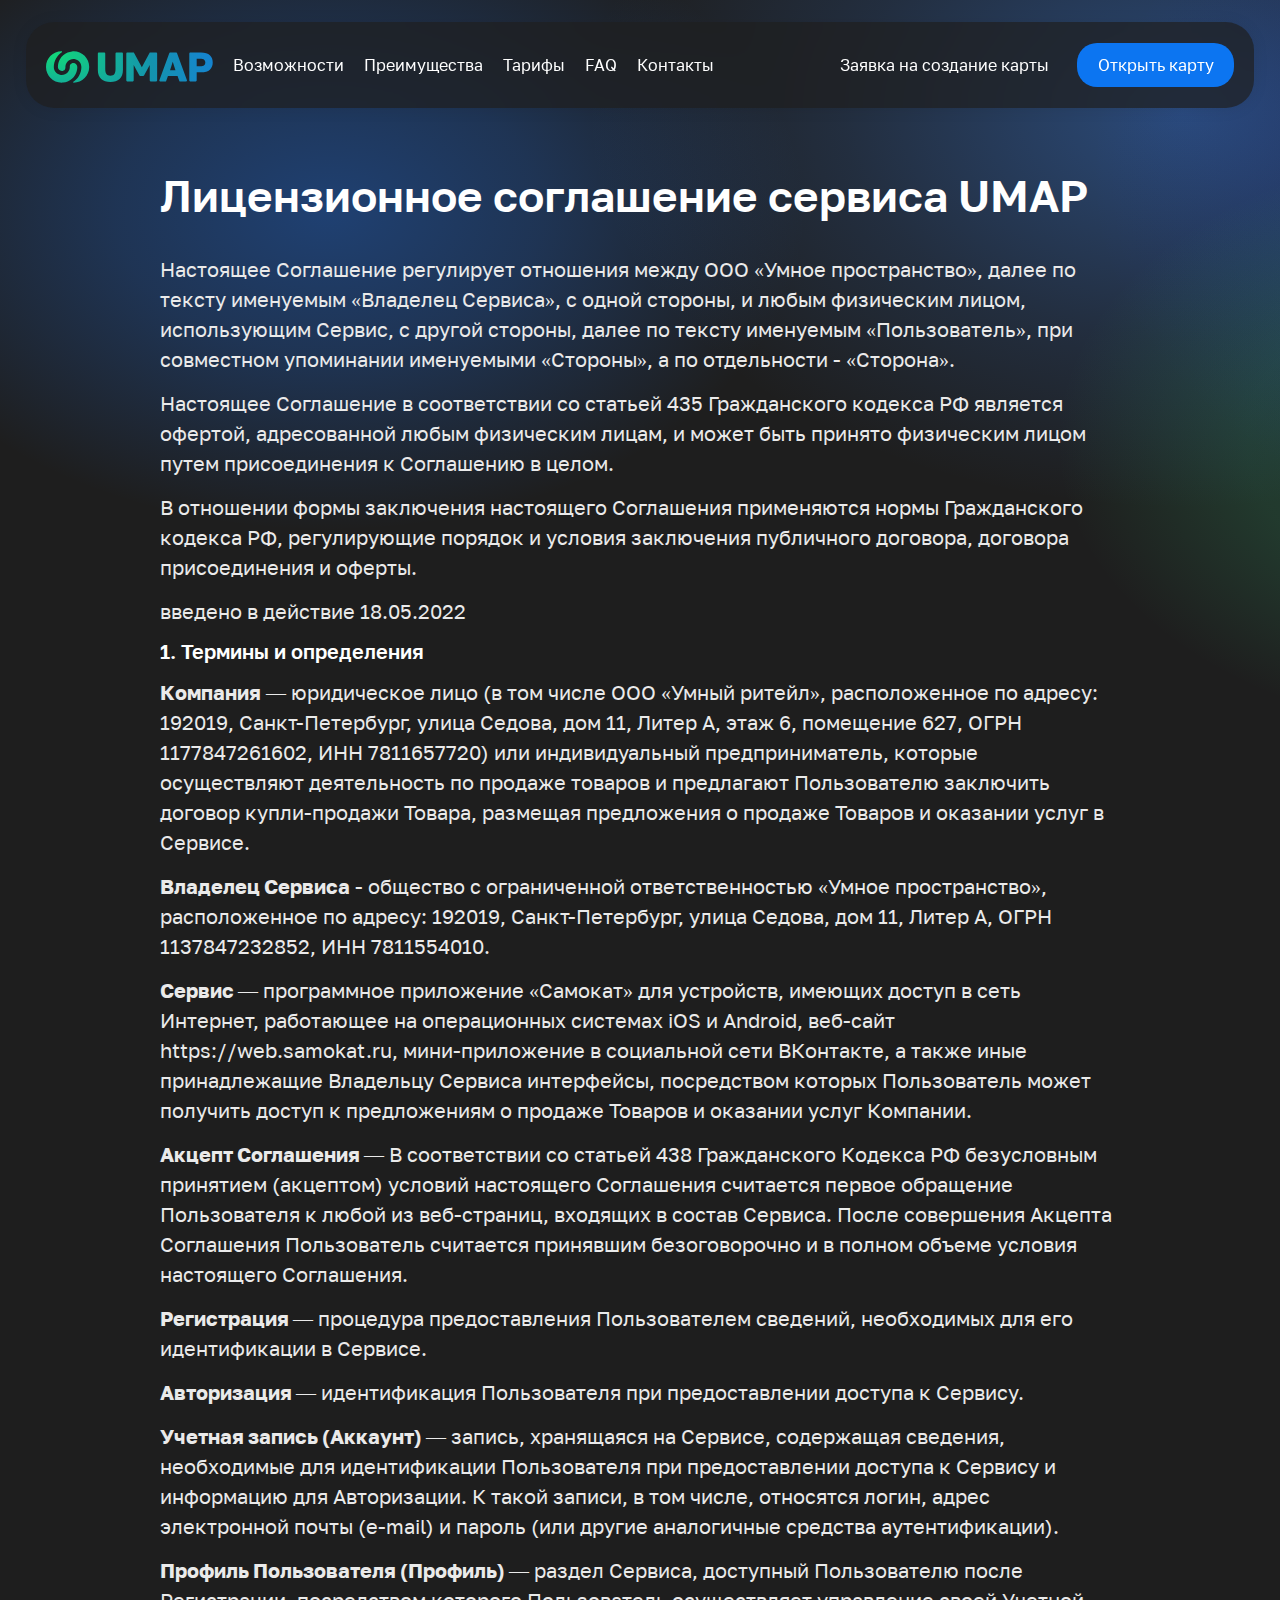
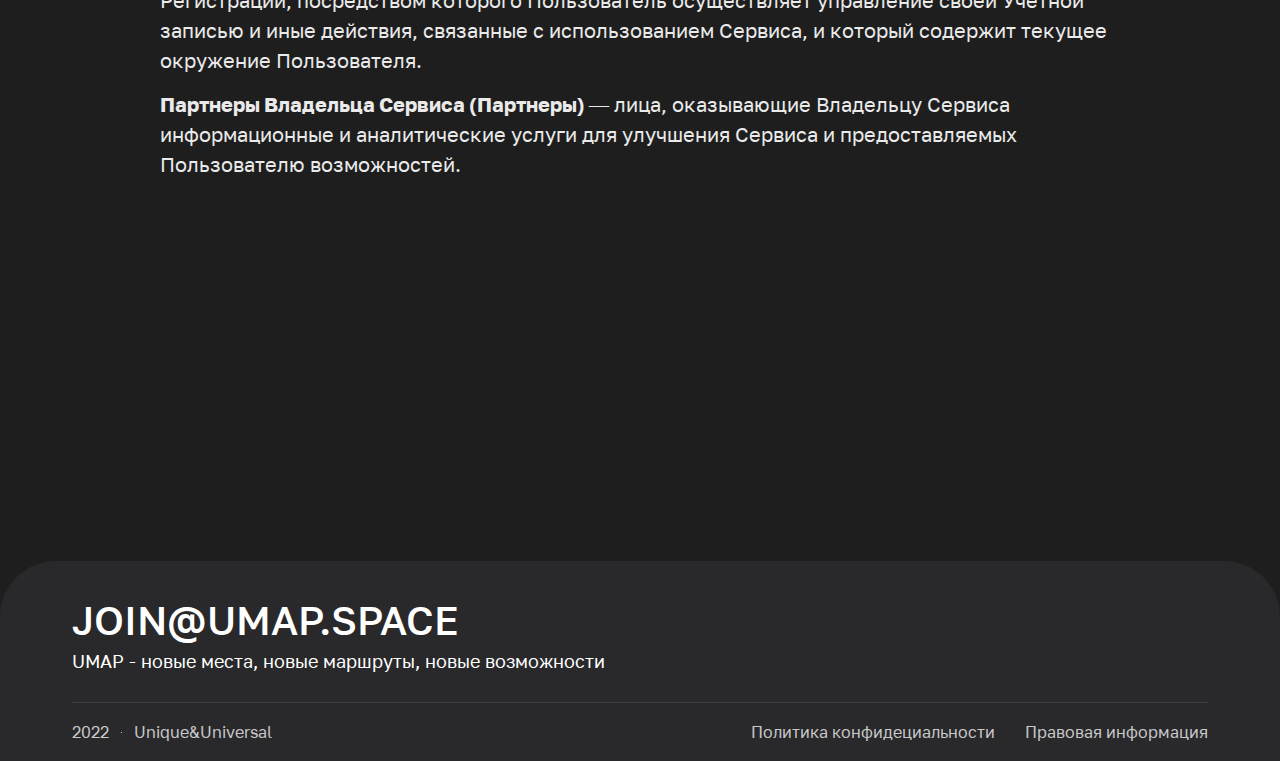
==== commit 3088bced: "feat: add form" ====
--- a/pages/politic.html
+++ b/pages/politic.html
@@ -56,8 +56,8 @@
                         <li class="nav-menu__item menu__item-link menu__item-link-burger"><a
                                 href="../index.html#faq">FAQ</a></li>
                         <li class="menu__item-link-burger-line"></li>
-                        <li class="nav-menu__item menu__item-link menu__item-link-burger"><a
-                                href="././pages/about/about.html">О компании</a></li>
+                        <!-- <li class="nav-menu__item menu__item-link menu__item-link-burger"><a
+                                href="././pages/about/about.html">О компании</a></li> -->
                         <li class="nav-menu__item menu__item-link menu__item-link-burger contact-link">Контакты</li>
                     </ul>
                 </div>
@@ -156,10 +156,10 @@
             <div class="footer-under">
                 <div class="footer_left-part">
                     <div class="email-info">
-                        <a href="mailto:UMAP@SPACE.IO" class="email-info__item1">UMAP@SPACE.IO <br>UMAP@SPACE.IO</a>
+                        <a href="mailto:UMAP@SPACE.IO" class="email-info__item1">JOIN@UMAP.SPACE <br>JOIN@UMAP.SPACE</a>
                     </div>
                     <div class="footer-descr">
-                        UMap — Быстрый способ спроектировать помещение
+                        UMAP - новые места, новые маршруты, новые возможности
                     </div>
                 </div>
                 <div class="footer_right-part">
--- a/css/general.min.css
+++ b/css/general.min.css
@@ -1,2 +1,2 @@
-*{margin:0;padding:0;-webkit-box-sizing:border-box;box-sizing:border-box}html{scroll-behavior:smooth;overflow-x:hidden}body{margin:0 auto;overflow-x:hidden}button{border:none}a{color:inherit;text-decoration:none;cursor:pointer}ul{margin:0;padding:0;list-style-type:none}li{padding:0;text-align:center}@font-face{font-family:'Golos Text';src:local("Golos Text Regular"),local("GolosText-Regular"),url("../assets/fonts/golos/Golostextregular.woff2") format("woff2"),url("../assets/fonts/golos/Golostextregular.woff") format("woff"),url("../assets/fonts/golos/Golostextregular.ttf") format("truetype");font-weight:400;font-style:normal}@font-face{font-family:'Golos Text';src:local("Golos Text DemiBold"),local("GolosText-DemiBold"),url("../assets/fonts/golos/Golostextdemibold.woff2") format("woff2"),url("../assets/fonts/golos/Golostextdemibold.woff") format("woff"),url("../assets/fonts/golos/Golostextdemibold.ttf") format("truetype");font-weight:600;font-style:normal}@font-face{font-family:'Golos Text';src:local("Golos Text Black"),local("GolosText-Black"),url("../assets/fonts/golos/Golostextblack.woff2") format("woff2"),url("../assets/fonts/golos/Golostextblack.woff") format("woff"),url("../assets/fonts/golos/Golostextblack.ttf") format("truetype");font-weight:900;font-style:normal}@font-face{font-family:'Golos Text';src:local("Golos Text Medium"),local("GolosText-Medium"),url("../assets/fonts/golos/Golostextmedium.woff2") format("woff2"),url("../assets/fonts/golos/Golostextmedium.woff") format("woff"),url("Golostextmedium.ttf") format("truetype");font-weight:500;font-style:normal}@font-face{font-family:'Golos Text';src:local("Golos Text Bold"),local("GolosText-Bold"),url("../assets/fonts/golos/Golostextbold.woff2") format("woff2"),url("../assets/fonts/golos/Golostextbold.woff") format("woff"),url("Golostextbold.ttf") format("truetype");font-weight:700;font-style:bold}.ellips__secondary-block-one,.ellips__secondary-block-three,.ellips__secondary-block-two{position:absolute;z-index:0}.ellips_first-section{position:absolute;width:1000px;height:1000px;-webkit-transform:scaleX(1.5);transform:scaleX(1.5);left:-172px;top:-460px;background:radial-gradient(circle, rgba(33,119,247,0.39) 0%, rgba(33,119,247,0.25) 20%, rgba(33,119,247,0) 45%)}.ellips_first-section-group{position:absolute;width:800px;height:800px;left:782px;top:-460px;background:radial-gradient(circle, rgba(57,125,226,0.47) 0%, rgba(57,125,226,0.17) 40%, rgba(57,125,226,0) 70%);-webkit-transform:scaleX(1.5);transform:scaleX(1.5)}.ellips_first-section-group-one{position:absolute;width:800px;height:800px;left:1282px;top:-400px;background:radial-gradient(circle, rgba(123,54,235,0.44) 0%, rgba(23,54,235,0.1) 40%, rgba(23,54,235,0) 70%);-webkit-transform:scaleX(1.5);transform:scaleX(1.5)}.ellips_first-section-group-two{position:absolute;width:600px;height:600px;left:1202px;top:-31px;background:radial-gradient(circle, rgba(57,226,141,0.2) 0%, rgba(57,226,141,0.14) 40%, rgba(57,226,141,0) 70%);-webkit-transform:scaleX(1.5);transform:scaleX(1.5)}.ellips__secondary-block-one{position:absolute;width:800px;height:800px;left:572px;top:-320px;background:radial-gradient(circle, rgba(92,96,232,0.33) 0%, rgba(54,60,229,0.15) 40%, rgba(54,60,229,0) 70%);-webkit-transform:scaleX(1.5);transform:scaleX(1.5)}.ellips__secondary-block-one-two{position:absolute;width:1000px;height:1000px;left:312px;top:-335px;background:radial-gradient(circle, rgba(33,119,247,0.12) 0%, rgba(33,119,247,0.1) 10%, rgba(33,119,247,0) 40%);-webkit-transform:scaleX(1.5);transform:scaleX(1.5)}.ellips__secondary-block-two{position:absolute;width:1000px;height:1000px;left:412px;top:-505px;background:radial-gradient(circle, rgba(57,229,138,0.17) 0%, rgba(57,229,138,0.1) 19%, rgba(57,229,138,0) 50%);-webkit-transform:scaleX(1.5);transform:scaleX(1.5)}.ellips__secondary-block-two-one{position:absolute;width:1000px;height:1000px;left:512px;top:-635px;background:radial-gradient(circle, rgba(33,119,247,0.17) 0%, rgba(33,119,247,0.1) 10%, rgba(33,119,247,0) 30%);-webkit-transform:scaleX(1.5);transform:scaleX(1.5)}.ellips__secondary-block-three{position:absolute;width:1000px;height:1000px;left:412px;top:-490px;background:radial-gradient(circle, rgba(49,24,205,0.4) 0%, rgba(49,24,205,0.1) 30%, rgba(49,24,205,0) 70%);-webkit-transform:scaleX(1.5);transform:scaleX(1.5)}.ellips__secondary-block-three-one{position:absolute;width:800px;height:800px;left:372px;top:-170px;background:radial-gradient(circle, rgba(92,96,232,0.3) 0%, rgba(54,60,229,0.1) 40%, rgba(54,60,229,0) 70%);-webkit-transform:scaleX(1.5);transform:scaleX(1.5)}.ellipse-bg1{position:absolute;width:620px;height:640px;background:radial-gradient(ellipse, rgba(33,119,247,0.45) 0%, rgba(33,119,247,0.15) 40%, rgba(33,119,247,0) 70%);left:30px;top:-92px;-webkit-transform:scaleX(1.5);transform:scaleX(1.5)}.ellipse-bg1-item{position:absolute;width:980px;height:800px;background:radial-gradient(circle, rgba(81,87,236,0.45) 0%, rgba(81,87,236,0.1) 40%, rgba(81,87,236,0) 70%);left:90px;top:-65px}.ellipse-bg2{position:absolute;width:880px;height:700px;background:radial-gradient(ellipse, rgba(33,119,247,0.3) 0%, rgba(33,119,247,0.15) 40%, rgba(33,119,247,0) 70%);left:-156px;top:357px}.ellipse-bg2-item{position:absolute;width:980px;height:700px;background:radial-gradient(ellipse, rgba(49,24,205,0.3) 0%, rgba(49,24,205,0.1) 40%, rgba(49,24,205,0) 70%);left:92px;top:406px}.ellipse-bg3{position:absolute;width:1200px;height:700px;background:radial-gradient(ellipse, rgba(57,229,138,0.25) 0%, rgba(57,229,138,0.1) 40%, rgba(57,229,138,0) 70%);left:-156px;top:868px;z-index:0}.ellipse-bg3-item{position:absolute;width:1280px;height:800px;background:radial-gradient(ellipse, rgba(101,152,227,0.35) 0%, rgba(78,130,209,0.1) 40%, rgba(82,138,222,0) 70%);left:-16px;top:707px;z-index:0}.ellips__project-one{position:absolute;width:600px;height:600px;left:-22px;top:75px;background:radial-gradient(circle, rgba(57,226,141,0.35) 0%, rgba(57,226,141,0.1) 40%, rgba(57,226,141,0) 70%);-webkit-transform:scaleX(1.5);transform:scaleX(1.5)}.ellips__project-two{position:absolute;width:600px;height:600px;left:422px;top:-25px;background:radial-gradient(circle, rgba(49,24,205,0.35) 0%, rgba(49,24,205,0.1) 40%, rgba(49,24,205,0) 70%);-webkit-transform:scaleX(1.5);transform:scaleX(1.5)}.ellips__project-three{position:absolute;width:600px;height:600px;left:922px;top:90px;background:radial-gradient(circle, rgba(33,119,247,0.2) 0%, rgba(33,119,247,0.14) 30%, rgba(33,119,247,0) 60%);-webkit-transform:scaleX(1.5);transform:scaleX(1.5)}.ellips__price-one,.ellips__price-two,.ellips__price-three,.ellips__price-four{position:absolute}.ellips__price-one{width:1200px;height:1200px;left:72px;top:90px;background:radial-gradient(circle, #763db9 0%, rgba(118,61,185,0.1) 40%, rgba(118,61,185,0) 70%);-webkit-transform:scaleX(1.5);transform:scaleX(1.5)}.ellips__price-two{width:1200px;height:1200px;left:572px;top:290px;background:radial-gradient(circle, rgba(49,24,205,0.4) 0%, rgba(49,24,205,0.1) 40%, rgba(49,24,205,0) 70%);-webkit-transform:scaleX(1.5);transform:scaleX(1.5)}.ellips__price-three{width:700px;height:700px;left:572px;top:20px;background:radial-gradient(circle, rgba(33,119,247,0.4) 0%, rgba(33,119,247,0.1) 40%, rgba(33,119,247,0) 70%);-webkit-transform:scaleX(1.5);transform:scaleX(1.5)}.ellips__price-four{width:900px;height:900px;left:702px;top:300px;background:radial-gradient(circle, rgba(57,226,141,0.35) 0%, rgba(57,226,141,0.1) 40%, rgba(57,226,141,0) 70%);-webkit-transform:scaleX(1.5);transform:scaleX(1.5)}.ellips__app-form{position:absolute;width:900px;height:900px;left:-20px;top:80px;background:radial-gradient(circle, rgba(12,117,241,0.45) 0%, rgba(12,117,241,0.1) 40%, rgba(12,117,241,0) 70%);-webkit-transform:scaleX(1.5);transform:scaleX(1.5)}.no-scroll{overflow-y:hidden}body{margin:0 auto;background-color:#1e1e1e;font-family:'Golos Text'}main{z-index:1}.wrapper{max-width:1440px;margin:0 auto;border-radius:20px}.logo-icon{padding-right:22px;position:relative;top:4px}.logo-icon-mobile{display:none}.wrapper-header{padding:0 20px}.burger-menu{display:none}.burger-shadow{display:none}.nav-menu__item_deviders{display:block;height:24px;width:2px;background-color:rgba(255,255,255,0.08)}.menu__item-link{position:relative;-ms-flex-negative:0;flex-shrink:0;cursor:pointer}.menu__item-link{text-decoration:none}.arrow-nav{display:none}.menu__item-link:after{display:block;position:absolute;left:0;width:0;height:1px;background-color:rgba(255,255,255,0.2);content:"";-webkit-transition:width 0.3s ease-out;transition:width 0.3s ease-out}.menu__item-link:after{top:23px}.menu__item-link:hover:after,.menu__item-link:focus:after{width:100%}.nav-request-mobile{display:none}.nav-request{display:-webkit-box;display:-ms-flexbox;display:flex;-webkit-box-pack:justify;-ms-flex-pack:justify;justify-content:space-between;-webkit-box-align:center;-ms-flex-align:center;align-items:center;gap:8px;font-size:16px;color:#ffff;padding-left:125px}.btn{display:block;font-size:16px;height:46px;border-radius:20px;color:#ffff;-webkit-transition:0.2s;transition:0.2s;cursor:pointer}.btn__open-map{width:157px;background-color:#0C75F1}.btn__open-map:hover{background:#3F85ED}.btn__open-map:active{background:#1D51B5}.header{display:-webkit-box;display:-ms-flexbox;display:flex;-webkit-box-pack:center;-ms-flex-pack:center;justify-content:center}.navigation{z-index:200;display:-webkit-box;display:-ms-flexbox;display:flex;max-width:1390px;margin:0 20px;width:100%;-webkit-box-pack:justify;-ms-flex-pack:justify;justify-content:space-between;gap:20px;-webkit-box-shadow:0px 1px 16px rgba(0,0,0,0.08);box-shadow:0px 1px 16px rgba(0,0,0,0.08);padding:20px 20px;border-radius:28px;background:rgba(30,30,30,0.7);-webkit-backdrop-filter:blur(12px);backdrop-filter:blur(12px);position:fixed;top:22px}.nav-menu{display:-webkit-box;display:-ms-flexbox;display:flex;-webkit-box-pack:justify;-ms-flex-pack:justify;justify-content:space-between;-webkit-box-align:center;-ms-flex-align:center;align-items:center;color:#ffff;font-size:16px;gap:20px}.nav-menu-mib{margin-left:100px}.item-link{padding-right:50px;-ms-flex-negative:0;flex-shrink:0}.phone-img-mobile{display:none}.about_company{display:none}.nav-request{display:-webkit-box;display:-ms-flexbox;display:flex;-webkit-box-pack:justify;-ms-flex-pack:justify;justify-content:space-between;-webkit-box-align:center;-ms-flex-align:center;align-items:center;gap:8px;font-size:16px;color:#ffff}.btn{display:block;font-size:16px;height:44px;border-radius:20px;color:#ffff}.ul-burger-menu .contact-link{cursor:pointer}.btn_open_constructor{width:15.25rem;height:55px;height:3.437rem;margin:1.875rem 0 1.875rem 0}.main{margin-top:-100px;z-index:1}.main-information{display:-webkit-box;display:-ms-flexbox;display:flex;-webkit-box-orient:vertical;-webkit-box-direction:normal;-ms-flex-direction:column;flex-direction:column;-webkit-box-pack:center;-ms-flex-pack:center;justify-content:center;padding-bottom:6.25rem;width:100%;padding-top:11.625rem}.main-information_item{display:-webkit-box;display:-ms-flexbox;display:flex;-webkit-box-pack:center;-ms-flex-pack:center;justify-content:center}.title_block{display:-webkit-box;display:-ms-flexbox;display:flex;-webkit-box-pack:center;-ms-flex-pack:center;justify-content:center;padding-top:70px}.first-block{position:relative;padding-bottom:13.9rem}.container{padding-top:30px;margin:0 auto;max-width:960px;display:-webkit-box;display:-ms-flexbox;display:flex;-webkit-box-orient:vertical;-webkit-box-direction:normal;-ms-flex-direction:column;flex-direction:column;gap:14px}.title{z-index:100;display:block;font-style:normal;font-weight:600;font-size:44px;line-height:48px;color:#FFFFFF;padding-bottom:20px}.subtitle{font-size:20px;font-weight:600;color:#FFFFFF}.slider-text__container{width:465px;width:768px;height:90px;position:relative;overflow:hidden;text-align:center}.slider-text__item{position:absolute;width:478px;width:768px;height:100px;-webkit-transition:2s;transition:2s;margin-top:-20px}.slider-text__item:nth-of-type(1){top:0;z-index:10;-webkit-transition:1.7s;transition:1.7s;-webkit-transition-timing-function:ease-in-out;transition-timing-function:ease-in-out}.first-block__title{display:-webkit-box;display:-ms-flexbox;display:flex;-webkit-box-orient:vertical;-webkit-box-direction:normal;-ms-flex-direction:column;flex-direction:column;-webkit-box-align:center;-ms-flex-align:center;align-items:center}.title_block{z-index:10}.title-block{display:-webkit-box;display:-ms-flexbox;display:flex;-webkit-box-align:center;-ms-flex-align:center;align-items:center;-webkit-box-orient:vertical;-webkit-box-direction:normal;-ms-flex-direction:column;flex-direction:column;-webkit-box-pack:center;-ms-flex-pack:center;justify-content:center}.title_block,.slider-text__item{font-size:80px;font-weight:700;color:#ffff}.title-descr{z-index:100;line-height:30px;font-size:20px;color:#eaeaea}.title-descr__first-block{position:relative;z-index:100;padding-top:11px;width:64%;display:-webkit-box;display:-ms-flexbox;display:flex;text-align:center}.apps_icon{position:relative;padding-top:30px;display:-webkit-box;display:-ms-flexbox;display:flex;gap:10px}.scan-popup{display:-webkit-box;display:-ms-flexbox;display:flex;-webkit-box-orient:vertical;-webkit-box-direction:normal;-ms-flex-direction:column;flex-direction:column;-webkit-box-pack:center;-ms-flex-pack:center;justify-content:center;-webkit-box-align:center;-ms-flex-align:center;align-items:center;text-align:center;gap:12px;font-size:16px;color:#ffff;font-weight:400;line-height:20px;position:absolute;-webkit-transform:translate(-38%, -127%);transform:translate(-38%, -127%);width:223px;height:253px;background:rgba(22,23,27,0.9);-webkit-backdrop-filter:blur(8px);backdrop-filter:blur(8px);padding:24px 24px 20px;border-radius:24px;z-index:1100;display:none;-webkit-transition:0.3s;transition:0.3s}.scan-popup-form{-webkit-transform:translate(-41%, -120%);transform:translate(-41%, -120%)}.scan-popup-footer{-webkit-transform:translate(-67%, -121%);transform:translate(-67%, -121%)}.qr_code_link:hover .scan-popup{display:-webkit-box;display:-ms-flexbox;display:flex}.apps_icon_link{cursor:pointer;-webkit-transition:0.2s;transition:0.2s;background-color:rgba(50,61,156,0.6)}.apps_icon_link:hover{background-color:rgba(50,61,156,0.85)}.app_apple_link{display:block;width:164px;height:56px;border-radius:16px;text-align:center}.apps_icon-form{background-color:rgba(50,61,156,0.9)}.img_apps_icons{-webkit-transform:translateY(28%);transform:translateY(28%)}.img_goole_icons{-webkit-transform:translateY(30%);transform:translateY(30%)}.app_google_link{display:block;width:183px;height:56px;border-radius:16px;text-align:center}.app_google_link{display:none}.qr_code_link{position:relative;display:block;width:56px;height:56px;border-radius:16px;text-align:center}.appa_icon-footer:hover .scan-popup{opacity:1}.img_qr_link{-webkit-transform:translateY(37%);transform:translateY(37%)}.phone-video{padding-top:132px;position:relative;height:841px;width:410.4065856933594px;border-radius:78.83515930175781px;display:-webkit-box;display:-ms-flexbox;display:flex;-webkit-box-pack:center;-ms-flex-pack:center;justify-content:center;-webkit-box-align:center;-ms-flex-align:center;align-items:center}.frame{padding-top:80px;position:absolute;height:107%;top:0;left:0;z-index:3;width:99%}.img-video-phone{position:relative;z-index:1;width:90%;height:auto;border-radius:37px}.container-flip_cards{position:relative;margin:0 auto;display:-webkit-box;display:-ms-flexbox;display:flex;-webkit-box-orient:vertical;-webkit-box-direction:normal;-ms-flex-direction:column;flex-direction:column;-webkit-box-align:center;-ms-flex-align:center;align-items:center;gap:74px;-webkit-perspective:2000px;perspective:2000px;width:67vw;max-width:965px;min-height:1384px;height:1384px}.flip-card{width:100%;height:100%;position:relative;-webkit-transition:-webkit-transform 0.8s cubic-bezier(0.39, 0.575, 0.565, 1);transition:-webkit-transform 0.8s cubic-bezier(0.39, 0.575, 0.565, 1);transition:transform 0.8s cubic-bezier(0.39, 0.575, 0.565, 1);transition:transform 0.8s cubic-bezier(0.39, 0.575, 0.565, 1), -webkit-transform 0.8s cubic-bezier(0.39, 0.575, 0.565, 1);-webkit-transform-style:preserve-3d;transform-style:preserve-3d;background-color:rgba(24,25,27,0.8);border-radius:40px;border:2px solid rgba(255,255,255,0.02)}.flip-text{height:100%;width:100%;display:-webkit-box;display:-ms-flexbox;display:flex;-webkit-box-orient:vertical;-webkit-box-direction:normal;-ms-flex-direction:column;flex-direction:column;-webkit-box-pack:justify;-ms-flex-pack:justify;justify-content:space-between}.font-card,.back-card{border-radius:40px;position:absolute;width:100%;height:100%;display:-webkit-box;display:-ms-flexbox;display:flex;-webkit-box-pack:justify;-ms-flex-pack:justify;justify-content:space-between;-webkit-box-align:start;-ms-flex-align:start;align-items:start;-webkit-transition:0.8s ease-in-out;transition:0.8s ease-in-out;-webkit-backface-visibility:hidden;backface-visibility:hidden;padding:52px 56px;overflow:hidden}.back-card{-webkit-transform:rotateX(180deg);transform:rotateX(180deg);-webkit-box-pack:start;-ms-flex-pack:start;justify-content:start;gap:30px}.flip-card__btn{cursor:pointer;position:relative;display:-webkit-box;display:-ms-flexbox;display:flex;-webkit-box-align:center;-ms-flex-align:center;align-items:center;gap:10px;font-size:20px;color:#fff;font-weight:500;-webkit-transition:0.3;transition:0.3;width:202px}.btn_hide{width:250px}.flip{-webkit-transform:rotateX(180deg);transform:rotateX(180deg)}.flip-card__btn:hover{color:#b0b4c2}.flip-card__btn:hover .btn-plus{color:#b0b4c2}.flip-card__btn:hover svg path{fill:#b0b4c2}.flip-card__btn:hover svg circle{stroke:#b0b4c2}.flip-card__btn:active{color:#fff}.flip-card__btn:active svg path{fill:#fff}.flip-card__btn:active svg circle{stroke:#fff}.flip-front-img{position:relative;right:-5px;bottom:18px}.flip-back-img{position:relative;right:-5px;top:-440px}.flip-descr{font-size:18px;font-weight:400;line-height:26px;color:#fff}.card-middle{gap:10%}.btn-plus{width:32px;height:32px}.secondary-block__title-last{width:80%}.flip-card:hover .font-card{background:rgba(24,25,27,0.95)}.flip-card:active .font-card{background:#18191b}.flip-card:active .back-card{background:#18191b}.flip-card:hover .back-card{background:rgba(24,25,27,0.95)}.btn-plus-close{-webkit-transform:rotate(45deg);transform:rotate(45deg)}.stick{z-index:100;position:fixed;-webkit-transform:translate(210%, -66%);transform:translate(210%, -66%)}.position{z-index:100;position:absolute;-webkit-transform:translate(210%, 250%);transform:translate(210%, 250%)}.secondary-block{padding-bottom:522px}.secondary-block__content-one,.econdary-block__content-three,.secondary-block__content-two{position:relative}.secondary-block-three{padding-bottom:311px}.secondary-block__title{font-size:40px;font-weight:600;line-height:48px;letter-spacing:0em;color:#ffff}.secondary-block__title-one{width:96%}.secondary-block_title-descr{padding-top:20px;color:rgba(255,255,255,0.85)}.secondary-block_title-descr-one{width:24%}.secondary-block_title-descr-two{width:44%}.made-maps{display:none}.section__wrapper{display:-webkit-box;display:-ms-flexbox;display:flex;-webkit-box-orient:vertical;-webkit-box-direction:normal;-ms-flex-direction:column;flex-direction:column;-webkit-box-align:center;-ms-flex-align:center;align-items:center;padding:0 5%}.section__wrapper_made-maps{padding-top:60px;background-color:rgba(255,255,255,0.02);border:3px solid rgba(255,255,255,0.04);width:90%;margin:auto;border-radius:48px}.section__title{font-size:48px;font-weight:700;color:#ffff;text-align:center}.section__title_made-maps{width:50%}.btn_open_constructor{background-color:#0C75F1}.why-choose{position:relative;margin-top:96px;z-index:1}.section__wrapper_why-choose{overflow:hidden;padding-top:60px;background-color:rgba(255,255,255,0.02);max-width:1444px;margin:auto;border-radius:48px}.section__title_made-maps_why-choose{font-size:56px;font-weight:700;text-align:center;padding-top:60px;padding-bottom:57px}.animation-cards__container{display:-webkit-box;display:-ms-flexbox;display:flex;-webkit-box-pack:justify;-ms-flex-pack:justify;justify-content:space-between;gap:20px;padding-bottom:59px}.img-video{height:160%;width:100%;border-radius:24px}.animation-card_title{margin-top:14px;margin-bottom:9px;text-align:left;font-size:26px;color:#ffff;font-weight:600}.animation-card_description{padding-left:10px;width:100%;font-size:20px;color:#ffff;font-weight:400;line-height:30px}.section__title_block_helps{padding-top:40px;padding-bottom:50px;font-size:50px;font-weight:700}.swiper-wrapper{-webkit-transition-timing-function:linear;transition-timing-function:linear}.animation_wrapper{width:112%;overflow:hidden}.text_wrapper{display:-webkit-box;display:-ms-flexbox;display:flex;padding-bottom:20px}.text_wrapper_one{-webkit-transition-timing-function:linear;transition-timing-function:linear}.text_wrapper_two{-webkit-animation:infinityAnimation_revers 20s cubic-bezier(0.11, 0.084, 0.81, 0.11) infinite;animation:infinityAnimation_revers 20s cubic-bezier(0.11, 0.084, 0.81, 0.11) infinite}.text_wrapper_three{-webkit-animation:infinityAnimation 16s ease-in-out infinite;animation:infinityAnimation 16s ease-in-out infinite}.text_wrapper_four{-webkit-animation:infinityAnimation_revers 16s ease-in-out infinite;animation:infinityAnimation_revers 16s ease-in-out infinite}.text_item{color:#ffff;text-align:center;-ms-flex-negative:0;flex-shrink:0;padding:28px 20px;margin:0 20px;border-radius:24px;font-weight:400;font-size:22px;border:1px solid;-webkit-box-align:center;-ms-flex-align:center;align-items:center}.text_item_one:nth-child(2n+1){border-color:rgba(15,106,214,0.7);background-color:rgba(15,106,214,0.06)}.text_item_one:nth-child(2n+2){border-color:rgba(21,135,78,0.7);background-color:rgba(28,174,101,0.06)}.text_item_one:nth-child(3){border-color:rgba(103,11,200,0.7);background-color:rgba(128,7,243,0.06)}.text_item_two:nth-child(2n+1){border-color:rgba(103,11,200,0.7);background-color:rgba(128,7,243,0.06)}.text_item_two:nth-child(2n+2){border-color:rgba(15,106,214,0.7);background-color:rgba(15,106,214,0.06)}.text_item_two:nth-child(3){border-color:rgba(21,135,78,0.7);background-color:rgba(28,174,101,0.06)}.text_item-build{width:495px !important}.text_item-plan{width:410px !important}.text_item-quest{width:541px !important}.text_item-cabinet{width:430px !important}.text_item-rack{width:300px !important}.text_item-hermitage{width:349px !important}.text_item-cars{width:433px !important}.text_item-people{width:430px !important}.text_item-shop{width:300px !important}.text_item-buh{width:340px !important}.text_item-late{width:500px !important}.text_item-onbording{width:426px !important}.text_item-parking{width:340px !important}.text_item-paper{width:400px !important}.text_item-navigation{width:547px !important}.text_item_three:nth-child(2n){border-color:rgba(21,135,78,0.7);background-color:rgba(28,174,101,0.06)}.text_item_three:nth-child(2n+1){border-color:rgba(103,11,200,0.7);background-color:rgba(128,7,243,0.06)}.text_item_three:nth-child(3){border-color:rgba(15,106,214,0.7);background-color:rgba(15,106,214,0.06)}.section__title_projects{position:relative;font-size:56px;font-weight:700;text-align:center;padding-top:110px;padding-bottom:57px}.section__title_projects{z-index:10}.projects__container{position:relative;padding-bottom:96px;z-index:100}.ellips__project-container{position:absolute;z-index:-1;-webkit-transform:translate(-14%, -73%);transform:translate(-14%, -73%)}.projects__slider{display:-webkit-box;display:-ms-flexbox;display:flex;gap:20px}.our-price{padding-bottom:188px}.section__title_our-price{padding-top:130px;font-weight:700;font-size:56px}.secondary-block_title-our-price{text-align:center;width:54%}.swiper-container{max-width:1296px;padding-top:50px;height:880px;overflow:hidden}.swiper-slide{-ms-flex-negative:0;flex-shrink:0}.swiper-slide-container{text-align:center;height:820px;width:418px;display:-webkit-box;display:-ms-flexbox;display:flex;-webkit-box-orient:vertical;-webkit-box-direction:normal;-ms-flex-direction:column;flex-direction:column;-webkit-box-pack:start;-ms-flex-pack:start;justify-content:start;-webkit-box-align:center;-ms-flex-align:center;align-items:center}.tarif_btn-disable .tooltiptext{visibility:visible;width:299px;height:78px;background:rgba(255,255,255,0.06);-webkit-backdrop-filter:blur(8px);backdrop-filter:blur(8px);color:#fff;text-align:center;padding:22px 0;position:absolute;z-index:1;bottom:130%;left:15%;opacity:0;-webkit-transition:opacity 1s;transition:opacity 1s;font-size:16px;font-weight:400;border-radius:24px}.tarif_btn-disable .tooltiptext::after{content:"";position:absolute;top:100%;left:50%;-webkit-backdrop-filter:blur(8px);backdrop-filter:blur(8px);margin-left:-10px;border-width:10px;border-style:solid;border-color:rgba(255,255,255,0.06) transparent transparent transparent}.tarif_btn-disable:hover .tooltiptext{visibility:visible;opacity:1}.tarif_btn-disable:active .tooltiptext{visibility:visible;opacity:1}.tarif_btn-disable:focus .tooltiptext{visibility:visible;opacity:1}.ellips__price-container{position:absolute;z-index:-1;-webkit-transform:translate(1%, -7%);transform:translate(1%, -7%)}.tarif_name-title{font-size:20px;color:#ffff;font-weight:500;-webkit-transform:translateY(17%);transform:translateY(17%)}.tarif-card__item,.tarif-card__title{display:-webkit-box;display:-ms-flexbox;display:flex;-webkit-box-orient:vertical;-webkit-box-direction:normal;-ms-flex-direction:column;flex-direction:column}.tarif-card__item{position:relative;border:3px solid rgba(255,255,255,0.1);height:812px;width:418px;background:-webkit-gradient(linear, left bottom, left top, from(rgba(22,23,27,0.8)), to(rgba(22,23,27,0.8)));background:linear-gradient(0deg, rgba(22,23,27,0.8), rgba(22,23,27,0.8));border-radius:40px}.tarif_name-dates{font-size:17px;font-weight:500;padding:6px 15px 8px 15px}.name-dates-green{color:#18be82;border-radius:24px;background-color:rgba(25,90,66,0.4)}.name-dates-blue{color:#0f74eb;background-color:rgba(25,55,90,0.4);border-radius:24px}.name-dates-pink{color:#8007f3;background-color:rgba(64,43,84,0.3);border-radius:24px}.tarif-card__name{display:-webkit-box;display:-ms-flexbox;display:flex;-webkit-box-pack:justify;-ms-flex-pack:justify;justify-content:space-between;vertical-align:center;padding:22px 20px 35px 26px;width:94%}.tarif-card__name-std{gap:9px;padding:22px 9px 35px 14px}.tarif-card__name-free{width:100%}.tarif-card__name-full{width:100%}.tarif-card__title{display:-webkit-box;display:-ms-flexbox;display:flex;-webkit-box-align:center;-ms-flex-align:center;align-items:center;-webkit-box-pack:justify;-ms-flex-pack:justify;justify-content:space-between;background-color:rgba(255,255,255,0.05);border:1px solid rgba(255,255,255,0.05);border-radius:28px;width:378px;height:242px;margin:20px}.tarif_line{margin-top:-36px;height:1px;background-color:rgba(255,255,255,0.1);width:100%}.small-img{margin-left:10px}.small-img-one{margin-left:5px}.tarif_coast{font-weight:600;font-size:56px;letter-spacing:-2px}.tarif_coast,.tarif_coast-second,.tarif_coast-third{font-size:56px;color:#ffff;font-weight:600;letter-spacing:-2px}.tarif-coast-descriotin{color:rgba(255,255,255,0.85);padding-bottom:35px;line-height:22px;font-size:18px;font-weight:300;width:57%;text-align:center}.tarif_list{color:#ffff;font-size:18px;line-height:24px}.tarif_list-item{position:relative;padding-bottom:22px;text-align:left;padding-left:82px}.tarif_list-item::before{content:"";position:absolute;top:29%;left:51px;-webkit-transform:translate(0, -50%);transform:translate(0, -50%);width:12px;height:12px;border-radius:50%;background-color:#397de2}.btn-cont{width:100%;height:68px;position:absolute;bottom:20px;left:0;display:-webkit-box;display:-ms-flexbox;display:flex;-webkit-box-align:center;-ms-flex-align:center;align-items:center;-webkit-box-pack:center;-ms-flex-pack:center;justify-content:center}.tarif_btn{height:68px;width:378px;padding:20px 40px 24px 40px;font-size:20px;background:#33343B;color:#babec2}.tarif_btn-disable,.open-link-disable{cursor:default}.btn-color{background:#0c75f1;color:#ffff;-webkit-transition:0.2s;transition:0.2s}.btn-color:hover{background:#3F85ED}.btn-color:active{background:#1D51B5}.link_request{display:-webkit-box;display:-ms-flexbox;display:flex;-webkit-box-pack:center;-ms-flex-pack:center;justify-content:center;-webkit-box-align:center;-ms-flex-align:center;align-items:center;width:250px;height:46px;border-radius:20px;-webkit-transition:0.3s;transition:0.3s}.link_request:hover{background:rgba(255,255,255,0.12)}.price-item{position:relative;top:34%;font-size:17px;font-weight:400;color:rgba(255,255,255,0.4)}.tarif_coast-item{display:-webkit-box;display:-ms-flexbox;display:flex;width:66%;-webkit-box-pack:justify;-ms-flex-pack:justify;justify-content:space-between}.tarif_coast-item-third{display:-webkit-box;display:-ms-flexbox;display:flex;width:90%;-webkit-box-pack:justify;-ms-flex-pack:justify;justify-content:space-between}.tarif-line{width:1px;height:55px;-webkit-transform:rotate(18deg);transform:rotate(18deg);background-color:rgba(255,255,255,0.1)}.tarif-plus{position:relative;top:7px;font-size:44px;color:#ffff;font-weight:500}.tarif_card-color-boder{position:relative;border:none;border-radius:40px;background:rgba(22,23,27,0.85)}.swiper-slide-color{background:linear-gradient(149.16deg, rgba(12,117,241,0.45) 0%, rgba(39,70,105,0.45) 33.47%, rgba(6,231,117,0.3015) 65.23%, rgba(85,47,218,0.45) 100%);border-radius:44px;-ms-flex-negative:0;flex-shrink:0;height:812px;width:418px;display:-webkit-box;display:-ms-flexbox;display:flex;-webkit-box-pack:center;-ms-flex-pack:center;justify-content:center;margin-inline:20px}.tarif_card-color-boder{position:relative;border:none;border-radius:40px;background:rgba(22,23,27,0.85);width:410px;height:806px}.tarif-cards__container-mobile{display:none}.section__title_request{font-weight:700;font-size:56px}.questions{position:relative}.secondary-block_title-descr-request{width:49%;text-align:center}.questions-and-app__container{width:100%;padding-top:56px;display:-webkit-box;display:-ms-flexbox;display:flex;-ms-flex-pack:distribute;justify-content:space-around;gap:20px}.questions_container{max-width:790px;width:100%;padding:30px 35px;background-color:rgba(22,23,27,0.8);border-radius:40px;border:3px solid rgba(255,255,255,0.08)}.buttons-container{display:-webkit-box;display:-ms-flexbox;display:flex;-ms-flex-wrap:wrap;flex-wrap:wrap;gap:8px}.finall-price-container{padding-top:30px;display:-webkit-box;display:-ms-flexbox;display:flex;width:100%;-webkit-box-pack:justify;-ms-flex-pack:justify;justify-content:space-between}.finall-price-title{font-size:16px;font-weight:400;color:rgba(255,255,255,0.9);padding-bottom:10px;position:relative}.finall-price-title:after{position:absolute;content:"";width:20px;height:20px;background-image:url("../assets/images/icons/tooltip-circle.svg");right:-30px}.finall-price-title2:after{right:75px}.finall-price-title3:after{right:90px}.finall-price-bottom{font-size:36px;font-weight:600;color:#fff}.price-line{display:block;width:100%;height:1px;background-color:rgba(255,255,255,0.08);margin:30px 0px}.price-descr{font-size:18px;font-weight:400;color:#ffff}.btns-theme,.btns-date{display:inline-block;color:#ffff;background:rgba(255,255,255,0.04);border:1px solid rgba(255,255,255,0.04);border-radius:20px;font-size:16px;padding:18px 30px 20px 30px;cursor:pointer}.form-questions_title{width:96%;text-align:left;font-size:40px;color:#ffff}.secondary-block_title-descr-form{color:#dedede;width:96%;font-weight:normal;font-size:20px;line-height:30px;text-align:left;padding-bottom:11px;padding-top:20px}.secondary-block_title-descr-req{width:100%;text-align:left}.questions{display:-webkit-box;display:-ms-flexbox;display:flex;-webkit-box-orient:vertical;-webkit-box-direction:normal;-ms-flex-direction:column;flex-direction:column;gap:14px}.secondary-block_title-descr-form{padding-bottom:16px;padding-top:0;color:rgba(255,255,255,0.6);font-size:18px;font-weight:normal}.select-css,.input-question,.textare-question{display:block;font-size:18px;height:80px;font-weight:400;color:rgba(255,255,255,0.6);padding:.6em 1.4em .5em 1.8em;width:100%;-webkit-box-sizing:border-box;box-sizing:border-box;margin:0;border:none;border-radius:20px;-moz-appearance:none;-webkit-appearance:none;appearance:none;background:rgba(255,255,255,0.06)}.form-item{background:rgba(255,255,255,0.06);border-radius:20px}.textare-question{color:white;padding-top:25px;resize:none;margin-bottom:22px}textarea:focus,input:focus{outline:none}.textare-question{height:212px}.input-block,.input-building{position:relative}.input-building-container{display:-webkit-box;display:-ms-flexbox;display:flex;width:100%;gap:8px;-webkit-box-pack:justify;-ms-flex-pack:justify;justify-content:space-between}.input-building{width:100%}.input-building input{font-size:18px;height:80px;font-weight:400;color:rgba(255,255,255,0.6);padding:.6em 1.4em .5em 1.8em;width:100%;-webkit-box-sizing:border-box;box-sizing:border-box;margin:0;border:none;border-radius:20px;-moz-appearance:none;-webkit-appearance:none;appearance:none;background:rgba(255,255,255,0.06)}.input-block input{font-size:18px;height:80px;font-weight:400;color:rgba(255,255,255,0.6);padding:.6em 1.4em .5em 1.8em;width:100%;-webkit-box-sizing:border-box;box-sizing:border-box;margin:0;border:none;border-radius:20px;-moz-appearance:none;-webkit-appearance:none;appearance:none;background:rgba(255,255,255,0.06)}.placeholder{position:absolute;padding:27px 15px;color:rgba(255,255,255,0.3);font-weight:normal;display:-webkit-box;display:-ms-flexbox;display:flex;-webkit-box-align:center;-ms-flex-align:center;align-items:center;font-size:18px;top:0;left:17px;-webkit-transition:all 0.2s;transition:all 0.2s;-webkit-transform-origin:0% 0%;transform-origin:0% 0%;background:none;pointer-events:none}.placeholder-build{font-size:15px;padding-inline:8px 0}.input-building input:active+span.placeholder{-webkit-transform:scale(0.98) translateY(-20px);transform:scale(0.98) translateY(-20px)}.input-building input:valid+span.placeholder{-webkit-transform:scale(0.98) translateY(-20px);transform:scale(0.98) translateY(-20px)}.input-building input:focus+span.placeholder{-webkit-transform:scale(0.98) translateY(-20px);transform:scale(0.98) translateY(-20px)}.input-block input:active+span.placeholder{-webkit-transform:scale(0.8) translateY(-20px);transform:scale(0.8) translateY(-20px)}.input-block input:valid+span.placeholder{-webkit-transform:scale(0.8) translateY(-20px);transform:scale(0.8) translateY(-20px)}.input-block input:focus+span.placeholder{-webkit-transform:scale(0.8) translateY(-20px);transform:scale(0.8) translateY(-20px)}.calculation-container{display:none;background:rgba(255,255,255,0.04);border-radius:32px;padding:30px}.input-building-container{padding-bottom:8px}.btn-date-container{width:100%;display:-webkit-box;display:-ms-flexbox;display:flex;gap:8px;-ms-flex-wrap:wrap;flex-wrap:wrap}.btns-date{background:rgba(255,255,255,0.06);border:1px solid rgba(255,255,255,0.06)}.span-cirkle-tultip{width:20px;height:20px;background:#B7BFCB}.questions_btn{height:78px;font-size:20px}.active-buttons{background-color:#0c75f1;inset:3px;border-color:rgba(255,255,255,0.12)}.app__container{position:relative;overflow:hidden;display:-webkit-box;display:-ms-flexbox;display:flex;-webkit-box-orient:vertical;-webkit-box-direction:normal;-ms-flex-direction:column;flex-direction:column;position:relative;padding:40px;max-width:724px;padding:33px;background-color:rgba(22,23,27,0.8);border-radius:40px;border:3px solid rgba(255,255,255,0.08);-webkit-backdrop-filter:blur(6px);backdrop-filter:blur(6px)}.ellips__app-container{position:absolute;z-index:0;-webkit-transform:translate(-8%, 13%);transform:translate(-8%, 13%)}.apps_icons-form{position:absolute;bottom:40px;z-index:100}.ellipse-apps{position:absolute;-webkit-transform:translate(-10%, -1%);transform:translate(-10%, -1%);z-index:0;width:60%}.app__img-mobile{display:none}.app__container-img{position:absolute;-webkit-transform:translate(0%, 102%);transform:translate(0%, 102%);-webkit-transition:2s;transition:2s}.transform-Y{-webkit-transform:translate(0%, 29%);transform:translate(0%, 29%)}.app-img-link{background:#323d9c}.section__wrapper_our-price{position:relative}.select-container{position:relative;border-radius:20px;margin:0 auto;width:100%}.select-container .select{position:relative;background:rgba(255,255,255,0.06);border-radius:20px;height:80px;margin-bottom:14px;padding:.6em 2.0em .5em 1.0em}::-webkit-input-placeholder{font-family:'Golos Text';font-size:18px}:-ms-input-placeholder{font-family:'Golos Text';font-size:18px}::-ms-input-placeholder{font-family:'Golos Text';font-size:18px}::placeholder{font-family:'Golos Text';font-size:18px}.select-container .select::after{position:absolute;content:"";background-image:url("../assets/images/icons/select.svg");width:20px;height:11px;top:40%;right:35px;cursor:pointer;-webkit-transition:border-color 0.4s;transition:border-color 0.4s}.select-container.active .select::after{-webkit-transform:rotate(180deg);transform:rotate(180deg);border:none}.select-container .select input{position:relative;width:100%;height:100%;padding:0 15px;background:none;outline:none;border:none;font-size:1.4rem;color:white;cursor:pointer}.questions input{font-size:18px;font-weight:400;line-height:22px;letter-spacing:0em;color:#fff}.select-container .option-container{position:absolute;background:#2d2f35;height:0;width:100%;border-radius:20px;overflow-y:scroll;-webkit-transition:0.4s;transition:0.4s}.select-container.active .option-container{position:absolute;height:330px;width:100%;margin-bottom:14px}.select-container .option-container .option{position:relative;padding-left:30px;height:66px;border-bottom:1px solid rgba(255,255,255,0.12);cursor:pointer;display:-webkit-box;display:-ms-flexbox;display:flex;-webkit-box-align:center;-ms-flex-align:center;align-items:center;-webkit-transition:0.2s;transition:0.2s}.select-container .option-container .option:nth-child(5){border-bottom:none}.select-container .option-container .option.selected{background:#2d2f35;pointer-events:none}.select-container .option-container .option:hover{background:#26292f}.select-container .option-container::-webkit-scrollbar{border-left:1px solid rgba(0,0,0,0.2);width:1px}.select-container .option-container::-webkit-scrollbar-thumb{background:#0f0e11}.select-container .option-container .option label{font-weight:400;font-size:18px;color:#fff;cursor:pointer}.we-know{padding-top:12px}.section__wrapper_we-know{display:-webkit-box;display:-ms-flexbox;display:flex}.road-plan{padding-top:384px;position:relative}.road-plan::before{content:url("../assets/images/icons/NewroadLine.svg");position:absolute;top:-5%;margin-left:-37px}.road-plan-item::before{content:"";position:absolute;left:-52px;-webkit-transform:translate(0, 5%);transform:translate(0, 5%);width:32px;height:32px;border-radius:50%;background-color:#dedede}.header_we-know{padding-top:330px;width:52%;display:-webkit-box;display:-ms-flexbox;display:flex;-webkit-box-orient:vertical;-webkit-box-direction:normal;-ms-flex-direction:column;flex-direction:column}.we-know__content{padding-top:95px;display:-webkit-box;display:-ms-flexbox;display:flex}.section__title_we-know{font-size:42px;font-weight:600;line-height:48px;width:65%;text-align:left}.secondary-block_title-descr-we-know{width:59%}.road-plan-item{padding-bottom:93px}.description_text-we-know{width:62%}.text-plan{font-size:20px;color:#ffff;text-align:left;padding-bottom:16px}.btn-plan{display:-webkit-box;display:-ms-flexbox;display:flex;-webkit-box-pack:center;-ms-flex-pack:center;justify-content:center;-webkit-box-align:center;-ms-flex-align:center;align-items:center;height:72px;width:424px;font-size:20px}.btn-plan-purple{background:#5338af}.btn-plan-green{background:#0ba459}.btn-plan-blue{background:#008cde}.answer__section{padding-top:40px}.section__title_answer{font-weight:700;font-size:56px;line-height:62px;text-align:center;width:62%}.subheader_content_answer{width:62%;text-align:center;font-size:56px}.accordion__conteiner{height:108px;-webkit-box-align:center;-ms-flex-align:center;align-items:center}@media (max-width: 985px){.accordion__conteiner{height:112px}}.accordeon-answer_container{padding-top:80px;display:-webkit-box;display:-ms-flexbox;display:flex;-webkit-box-pack:center;-ms-flex-pack:center;justify-content:center;-webkit-box-align:start;-ms-flex-align:start;align-items:flex-start}.accordion{max-width:1096px;width:90vw;margin-inline:56px;border-radius:20px}.accordion__content{color:#ffff;font-size:20px;font-weight:500;border-bottom:1px solid rgba(255,255,255,0.1)}.question{display:-webkit-box;display:-ms-flexbox;display:flex;cursor:pointer;-webkit-user-select:none;-moz-user-select:none;-ms-user-select:none;user-select:none;-webkit-transition:font-size 0.3s;transition:font-size 0.3s}.img-plus{width:40px;height:40px;border:1px solid rgba(255,255,255,0.1);border-radius:50%;-webkit-transition:0.5s;transition:0.5s;text-align:center;position:relative;top:-3px;cursor:pointer;-ms-flex-negative:0;flex-shrink:0}.img-plus img{vertical-align:middle;position:absolute;margin:auto;left:0;top:0;bottom:0;right:0}.accordion__conteiner{display:-webkit-box;display:-ms-flexbox;display:flex;-webkit-box-pack:justify;-ms-flex-pack:justify;justify-content:space-between}.answer{height:0;font-size:18px;font-weight:400;color:#dedede;overflow:hidden;-webkit-transition:0.3s;transition:0.3s}.accordion__content.active .answer{height:80px}.accordion__content.active .question{font-size:20px}.accordion__content.active .img-plus{-webkit-transform:rotate(180deg);transform:rotate(180deg)}.wrapper-footer{z-index:3}.footer{position:fixed;max-width:1440px;margin:auto;z-index:0;position:relative;margin-top:60px;background:#29292b;border-radius:56px 56px 0px 0px;-webkit-transition:background 2s ease-out 100ms;transition:background 2s ease-out 100ms;padding:40px 72px 20px 72px;margin-top:60px}.footer::before{position:absolute;content:"";z-index:0;top:0;border-radius:56px 56px 0px 0px;right:0;bottom:0;left:0;background-image:linear-gradient(90.77deg, rgba(57,226,141,0.5) 0%, rgba(41,41,43,0.37) 48.41%, rgba(37,83,153,0.67) 75.87%, rgba(33,119,247,0.5) 99.34%);-webkit-transition:opacity 0.8s linear;transition:opacity 0.8s linear;opacity:0;z-index:-1}.footer:hover::before{z-index:-1;opacity:1}.footer-under{display:-webkit-box;display:-ms-flexbox;display:flex;-webkit-box-pack:justify;-ms-flex-pack:justify;justify-content:space-between;-webkit-box-align:center;-ms-flex-align:center;align-items:center}.footer-under{width:100%;display:-webkit-box;display:-ms-flexbox;display:flex;padding-bottom:30px;border-bottom:1px solid rgba(255,255,255,0.1)}.footer_right-part{-webkit-box-align:center;-ms-flex-align:center;align-items:center;text-align:right}.email-info{overflow:hidden;position:relative;height:50px;font-size:40px;font-weight:500;color:#ffff;padding-bottom:20px;-webkit-transition:0.2s;transition:0.2s}.email-info__item1{-webkit-transition:0.2s;transition:0.2s;position:absolute;top:-50px}.email-info:hover .email-info__item1{top:0}.footer-descr{font-size:18px;font-weight:400;color:#ffff}.footer-description_app{font-size:16px;font-weight:400;color:rgba(255,255,255,0.8)}.footer-above{display:-webkit-box;display:-ms-flexbox;display:flex;-webkit-box-pack:justify;-ms-flex-pack:justify;justify-content:space-between;width:100%}.footer_year,.footer_politic{padding-top:20px;display:-webkit-box;display:-ms-flexbox;display:flex;-webkit-box-pack:justify;-ms-flex-pack:justify;justify-content:space-between;font-size:16px;font-weight:400;color:rgba(255,255,255,0.75);-webkit-box-align:center;-ms-flex-align:center;align-items:center}.footer_politic{gap:30px}.footer_year{gap:12px}.hover-link{-webkit-transition:0.3s;transition:0.3s;cursor:pointer}.hover-link:hover{color:#fff}.apps_icon-footer{padding-top:14px}.footer_year-dot{width:1px;height:1px;background:rgba(255,255,255,0.75)}.app-footer{background:rgba(31,31,31,0.6)}.app-footer:hover{background:rgba(31,31,31,0.8)}.app-footer-google:hover{background:rgba(31,31,31,0.6)}.app-footer-google:hover{background:rgba(31,31,31,0.8)}.apps_icon{display:none}.footer-description_app{display:none}.cookies-alert{position:fixed;right:35px;bottom:40px;height:auto;width:342px;background:#fff;padding:18px;display:-webkit-box;display:-ms-flexbox;display:flex;-webkit-box-pack:justify;-ms-flex-pack:justify;justify-content:space-between;-webkit-box-align:center;-ms-flex-align:center;align-items:center;z-index:200;border-radius:20px;-webkit-transform:translateY(150%);transform:translateY(150%);-webkit-transition:all 0.3s;transition:all 0.3s}.show{-webkit-transform:translateY(0%);transform:translateY(0%)}.cookies-text{color:#1e1e1e;font-size:16px;font-weight:500;margin-bottom:5px}.text-secondary{color:#0c75f1;cursor:pointer}.text-secondary:hover{color:#3f85ed}.btn__primary{width:81px;height:46px;background-color:#0c75f1;color:#fff;cursor:pointer;-webkit-transition:0.3s;transition:0.3s}.btn__primary:hover{background-color:#3f85ed}.btn__primary:active{background-color:#1d51b5}.carousel-container{z-index:1;position:relative;border-radius:26px;border:3px solid rgba(255,255,255,0.1);background-color:rgba(24,25,27,0.6);padding:20px;width:638px;height:406px}.carousel{position:relative;overflow:hidden;z-index:100;display:-webkit-box;display:-ms-flexbox;display:flex;border-radius:26px}.open__link-map{display:none}.swiper-button-next:after,.swiper-rtl .swiper-button-prev:after{content:''}.swiper-button-prev:after,.swiper-rtl .swiper-button-next:after{content:''}.swiper-button-prev{-webkit-transform:rotate(180deg);transform:rotate(180deg)}.carousel_title{display:block;padding-top:0px;padding-bottom:24px;font-size:28px;font-weight:500;color:#fff;text-align:left;padding-left:50px}.carousel_slide{text-align:center;-webkit-transform:translateX(-100%);transform:translateX(-100%);-webkit-transition:-webkit-transform .3s ease-out;transition:-webkit-transform .3s ease-out;transition:transform .3s ease-out;transition:transform .3s ease-out, -webkit-transform .3s ease-out}.carousel_image{z-index:-1;display:-webkit-box;display:-ms-flexbox;display:flex;-webkit-box-pack:center;-ms-flex-pack:center;justify-content:center}.carousel1{position:relative}.btn-carousel{position:absolute}.btn-carousel{cursor:pointer;background-color:#2a3039;width:48px;height:48px;border-radius:12px}.carousel_btn>*{pointer-events:none}.swiper-horizontal>.swiper-pagination-bullets,.swiper-pagination-bullets.swiper-pagination-horizontal,.swiper-pagination-custom,.swiper-pagination-fraction{width:104px;display:-webkit-box;display:-ms-flexbox;display:flex;-webkit-box-align:center;-ms-flex-align:center;align-items:center;-webkit-box-pack:center;-ms-flex-pack:center;justify-content:center}.swiper-pagination{-webkit-transition:0.5s;transition:0.5s;height:40px;border-radius:12px;background:rgba(30,30,30,0.85);-webkit-transform:translate(223%, 123%) !important;transform:translate(223%, 123%) !important}.dot-translate{-webkit-transform:translate(223%, 0%) !important;transform:translate(223%, 0%) !important}.swiper-pagination-bullet{width:8px;height:8px;border-radius:50%;background:#b7b7b7;-webkit-transition:.2s;transition:.2s}.swiper-pagination-bullet-active{width:12px;height:8px;background:#0c75f1;-webkit-transition:0.5s;transition:0.5s}.popup-contact{position:fixed;width:100%;height:100%;top:0;left:0;display:-webkit-box;display:-ms-flexbox;display:flex;-webkit-box-pack:center;-ms-flex-pack:center;justify-content:center;-webkit-box-align:center;-ms-flex-align:center;align-items:center;background:rgba(31,31,31,0.6);z-index:10000;-webkit-backdrop-filter:blur(4px);backdrop-filter:blur(4px)}.popup_content{position:relative;display:-webkit-box;display:-ms-flexbox;display:flex;-webkit-box-pack:center;-ms-flex-pack:center;justify-content:center;-webkit-box-align:center;-ms-flex-align:center;align-items:center;max-width:740px;width:100%;border:3px solid transparent;height:44%;max-height:470px;min-height:187px;border-radius:40px;background-image:url(../assets/images/bg/popup.png);background-position:center center;background-size:cover}.popup-cross{position:absolute;top:30px;right:60px;cursor:pointer}.svg-cross{width:32px;height:32px}.popup-contacts{color:#ffff;font-size:36px;display:-webkit-box;display:-ms-flexbox;display:flex;-webkit-box-orient:vertical;-webkit-box-direction:normal;-ms-flex-direction:column;flex-direction:column;gap:40px}.contacts>li{padding-bottom:40px}.contact-mail,.contact-phone,.contact-telega{position:relative}.contact-descr{color:rgba(255,255,255,0.7);font-size:18px;font-weight:400;line-height:23px;letter-spacing:0em}.hidden-popup{display:none}@media screen and (max-width: 1209px){.popup-cross{top:50px}}@media screen and (max-width: 687px){.popup_content{height:20%}}@media screen and (max-width: 640px){.popup-contacts{font-size:30px;gap:25px}}@media screen and (max-width: 540px){.popup-cross{top:25px;right:37px}.popup_content{height:15%;width:calc(97vw  - 40px)}.popup-contacts{font-size:20px;gap:15px}}@media screen and (max-width: 440px){.popup-cross{top:8px}.popup_content{height:11%}.popup-contacts{font-size:16px;gap:10px}}@media screen and (max-width: 440px){.popup-cross{top:8%;right:10%}.popup_content{height:11%}.popup-contacts{font-size:16px;gap:10px}.svg-cross{width:20px;height:20px}}@media screen and (max-width: 370px){.popup-cross{top:12%;right:7%}}@media screen and (min-width: 1920px){.wrapper{max-width:1920px}.main-information{padding-top:17.625rem;padding-bottom:6.25rem;width:100%;margin:0 auto;display:-webkit-box;display:-ms-flexbox;display:flex;-webkit-box-orient:vertical;-webkit-box-direction:normal;-ms-flex-direction:column;flex-direction:column;-webkit-box-pack:center;-ms-flex-pack:center;justify-content:center}.section__wrapper_why-choose{max-width:1696px}.secondary-block__title-one{width:96%}.stick{-webkit-transform:translate(230%, -78%);transform:translate(230%, -78%)}.position{-webkit-transform:translate(230%, 250%);transform:translate(230%, 250%)}.section__wrapper{padding:0 16.3%}.secondary-block_title-our-price{width:48%}.secondary-block_title-descr-request{width:50%}.animation-cards__container{width:120%}.animation_wrapper{width:159%}.footer{max-width:1696px;padding:40px 200px 30px 200px}}@media screen and (max-width: 1430px){.navigation{max-width:96vw}.nav-request{padding-left:58px}}@media screen and (max-width: 1370px){.swiper-slide-color{margin-inline:0px}.title_block{padding-top:0}.nav-request{padding-left:71px}.nav-menu{position:relative;gap:20px}.container{padding-top:0px}.navigation{position:relative;z-index:1100}}@media screen and (max-width: 1350px){.stick{-webkit-transform:translate(calc(81vw - 355px), -66%);transform:translate(calc(81vw - 355px), -66%)}.position{-webkit-transform:translate(calc(83vw - 355px), 266%);transform:translate(calc(83vw - 355px), 266%)}.navigation{max-width:96vw}.carousel-container{width:503px;height:376px}.carousel{height:272px}.swiper-pagination{-webkit-transform:translate(158%, 123%) !important;transform:translate(158%, 123%) !important}.dot-translate{-webkit-transform:translate(161%, 0%) !important;transform:translate(161%, 0%) !important}}@media screen and (max-width: 1310px){.logo-icon{padding-right:0px}.nav-request{padding-left:2vw}}@media screen and (max-width: 1217px){.footer{padding-bottom:100px}.nav-request-mobile{z-index:200;position:fixed;display:-webkit-box;display:-ms-flexbox;display:flex;-webkit-box-pack:center;-ms-flex-pack:center;justify-content:center;-webkit-box-align:center;-ms-flex-align:center;align-items:center;gap:10px;bottom:0vh;height:88px;width:100vw;background:rgba(30,30,30,0.7);-webkit-backdrop-filter:blur(6px);backdrop-filter:blur(6px);border-radius:24px 24px 0px 0px}.burger-menu{display:-webkit-box;display:-ms-flexbox;display:flex;position:absolute;bottom:-450px;height:336px;width:100vw;background-color:#fff;z-index:100;border-radius:24px 24px 0px 0px;padding-inline:45px;padding-top:25px;-webkit-transition:0.5s;transition:0.5s}.burger-menu-active{bottom:0}.ul-burger-menu{display:-webkit-box;display:-ms-flexbox;display:flex;-webkit-box-orient:vertical;-webkit-box-direction:normal;-ms-flex-direction:column;flex-direction:column;-webkit-box-pack:start;-ms-flex-pack:start;justify-content:start;-webkit-box-align:start;-ms-flex-align:start;align-items:start;gap:20px;width:100%}.menu__item-link-burger-line{width:100%;height:1px;background:rgba(30,30,30,0.08)}.logo-icon-mobile{display:block}.nav-menu,.nav-request,.arrow-nav{display:none}.navigation{position:static;background:none;-webkit-box-shadow:none;box-shadow:none;top:12px;-webkit-box-pack:start;-ms-flex-pack:start;justify-content:start;-webkit-backdrop-filter:none;backdrop-filter:none}.btn-menu{display:-webkit-box;display:-ms-flexbox;display:flex;padding:16px 24px 16px 24px;color:#1e1e1e;width:157px;height:52px;font-size:18px;gap:36px;-webkit-box-align:center;-ms-flex-align:center;align-items:center;background:#fff;border-radius:20px;cursor:pointer;z-index:150;-webkit-transition:0.5s;transition:0.5s}.btn-menu-active{background:#e9e9e9}.line-burger{height:2px;width:18px;background:#1e1e1e;border-radius:10px;-webkit-transition:0.8s;transition:0.8s}.burger{height:10px;width:18px;display:-webkit-box;display:-ms-flexbox;display:flex;-webkit-box-orient:vertical;-webkit-box-direction:normal;-ms-flex-direction:column;flex-direction:column;-webkit-box-pack:justify;-ms-flex-pack:justify;justify-content:space-between}.burger-active .line-burger:nth-child(1){-webkit-transform:translateY(3px) rotate(-45deg);transform:translateY(3px) rotate(-45deg)}.burger-active .line-burger:nth-child(2){-webkit-transform:translateY(-4px) rotate(45deg);transform:translateY(-4px) rotate(45deg)}.btn__open-mobile{display:-webkit-box;display:-ms-flexbox;display:flex;-webkit-box-pack:center;-ms-flex-pack:center;justify-content:center;-webkit-box-align:center;-ms-flex-align:center;align-items:center;height:52px;width:157px;background:#0c75f1;font-size:18px;z-index:150}.btn__open-mobile:active{background:#1D51B5}.burger-shadow{position:absolute;display:none;left:0;width:100%;height:1000vh;background:#0d090980;z-index:0;-webkit-backdrop-filter:blur(4px);backdrop-filter:blur(4px);z-index:101}.burger-shadow-active{display:block}}@media screen and (max-width: 1185px){.ellips_first-section-group{-webkit-transform:translate(2%, -41%);transform:translate(2%, -41%)}.stick{-webkit-transform:translate(calc(81vw - 258px), -57%);transform:translate(calc(81vw - 258px), -57%)}.position{-webkit-transform:translate(calc(81vw - 258px), 224%);transform:translate(calc(81vw - 258px), 224%)}.nav-request{padding-left:5vw}.phone-desctop{display:none}.main-information{padding-bottom:6.25rem;width:100%}.secondary-block__title-one{width:92%}.flip-front-img>img{width:235px}.flip-back-img>img{width:235px}.flip-back-img{top:-232px}.flip-descr{line-height:20px}.title_block,.slider-text__item{font-size:64px;font-weight:700}.title-descr{font-size:18px}.title-descr__first-block{padding-top:0px;width:48%}.secondary-block__title{font-size:36px;line-height:40px}.secondary-block_title-descr-one{width:33%}.secondary-block_title-descr-two{width:56%}.secondary-block-two{padding-bottom:444px}.secondary-block{padding-bottom:486px}.section__title_made-maps{width:55%;font-size:40px}.made-maps__img_display>img{width:100%}.section__wrapper_made-maps{padding-top:35px}.section__title_made-maps_why-choose{font-size:44px;padding-bottom:41px}.animation-card_img{border-radius:16px;height:202px;width:100%}.animation-cards__container{padding-bottom:77px}.animation-card_title{font-size:22px}.animation-card_description{color:#ebebeb;font-size:16px;line-height:24px}.section__title_block_helps{padding-top:44px}.projects__slider{gap:14px}.open-map__link{display:block}.section__title_projects{padding-top:127px;padding-bottom:41px}.section__title_block_helps{font-size:44px}.section__title{font-size:44px}.animation_wrapper{width:112%;overflow:hidden;--itemWidth: 50%}.section__title_projects{font-size:44px;z-index:100}.carousel_dots-container{display:none}.carousel_open-map_container{position:absolute;display:block;width:208px;height:50px;background:rgba(30,30,30,0.85);-webkit-box-shadow:0px 1px 12px rgba(0,0,0,0.06);box-shadow:0px 1px 12px rgba(0,0,0,0.06);border-radius:12px;font-size:16px;color:#ffff;-webkit-transform:translate(79%, -226%);transform:translate(79%, -226%)}.open-map__link::before{position:absolute;content:'';width:20px;height:20px;cursor:pointer;left:20px;background-image:url("../assets/images/icons/link-open_map.svg")}.secondary-block_title-our-price{width:60%}.tarif-card__item{position:relative}.tarif-cards__container{position:relative}.tarif-cards__container::before{z-index:100;position:absolute;content:'';width:150px;height:92.3%;top:50px;left:calc( (1296px - 101vw) / 2);background:-webkit-gradient(linear, left top, right top, from(#1F1F1F), color-stop(100%, rgba(31,31,31,0)), to(transparent));background:linear-gradient(to right, #1F1F1F 0%, rgba(31,31,31,0) 100%, transparent 100%)}.tarif-cards__container::after{z-index:100;position:absolute;content:'';width:150px;height:92.3%;top:50px;right:calc( (1296px - 101vw) / 2);background:-webkit-gradient(linear, right top, left top, from(#1F1F1F), color-stop(100%, rgba(31,31,31,0)), to(transparent));background:linear-gradient(to left, #1F1F1F 0%, rgba(31,31,31,0) 100%, transparent 100%)}.section__title_request{font-weight:700;font-size:44px}.secondary-block_title-descr-request{width:53%}.secondary-block-three{padding-bottom:211px}.our-price{padding-bottom:100px}.section__title_our-price{font-size:44px;padding-top:78px}.form-questions_title{width:96%;text-align:left;font-size:32px;font-weight:600}.form-questions_title{width:96%;text-align:left;font-size:32px}.section__title_we-know{font-size:32px}.secondary-block_title-descr-we-know{width:66%}.road-plan{padding-right:6.3%}.animation-card__item{width:100%;border-radius:24px}.animation-card_img{width:326.6px;border-radius:24px}.img-video{height:100%;width:326.6px}}@media screen and (max-width: 1150px){.right_part_img{width:270px;height:545px;display:-webkit-box;display:-ms-flexbox;display:flex;-webkit-box-pack:center;-ms-flex-pack:center;justify-content:center;-webkit-box-align:center;-ms-flex-align:center;align-items:center}.first-block{padding-bottom:6.9rem}.stick{-webkit-transform:translate(calc(81vw - 258px), -70%);transform:translate(calc(81vw - 258px), -70%)}.position{-webkit-transform:translate(calc(81vw - 258px), 301%);transform:translate(calc(81vw - 258px), 301%)}.questions-and-app__container{width:100%;padding-top:33px}.app__container-img{-webkit-transform:translate(0%, 107%);transform:translate(0%, 107%)}.section__title_answer{line-height:48px}.questions_container{width:84.4%}.section__title_we-know{width:74%;line-height:36px}.secondary-block_title-descr-we-know{line-height:26px;width:76%}.answer__section{padding-top:4px}.qr_code_link{display:none}}@media screen and (max-width: 1085px){.container{padding-inline:40px}.title{font-size:36px}.nav-request{padding-left:2.3vw}.section__title_made-maps{width:60%}.made-maps__img_display>img{width:100%}.secondary-block_title-our-price{width:66%}.questions-and-app__container{width:109%}.questions_container{width:97.4%}.section__title_we-know{width:92%}.secondary-block_title-descr-we-know{width:89%}.carousel-container{width:462px;height:356px}.carousel{height:252px}.road-plan{padding-right:0.3%}}@media screen and (max-width: 1040px){.animation-cards__container{-webkit-box-orient:vertical;-webkit-box-direction:normal;-ms-flex-direction:column;flex-direction:column;width:91%}.animation-card__item{display:-webkit-box;display:-ms-flexbox;display:flex;-webkit-box-align:center;-ms-flex-align:center;align-items:center;gap:30px}.animation-card_description{padding-left:0}.phone-video{padding-top:105px;position:relative;width:238.86px;height:538px;display:-webkit-box;display:-ms-flexbox;display:flex;-webkit-box-pack:center;-ms-flex-pack:center;justify-content:center;-webkit-box-align:center;-ms-flex-align:center;align-items:center}}@media screen and (max-width: 985px){.frame{height:104%}.dot-translate{display:none !important}.open__link-map{display:-webkit-box;display:-ms-flexbox;display:flex;position:absolute;width:40%;height:50px;background-color:#fff;border-radius:12px;background:#1a1b1f;padding-left:20px;color:#ffff;-webkit-box-align:center;-ms-flex-align:center;align-items:center;-webkit-box-pack:center;-ms-flex-pack:center;justify-content:center;-webkit-transform:translate(-50%, -140%);transform:translate(-50%, -140%);right:50%;left:50%;z-index:200}.open__link-map::before{content:"";position:absolute;width:20px;height:20px;background-image:url("./../assets/images/icons/link-open_map.svg");left:53px;top:14px}.container-flip_cards{width:calc( 100vw - 90px)}.slider-text__item{margin-top:0px}.right_part_img{display:none}.title_block,.slider-text__item{font-size:44px}.title-descr{font-size:16px}.title-descr__first-block{width:51%}.main-information{padding-top:11.531rem;padding-bottom:5.25rem}.secondary-block__title{font-size:34px;font-weight:600;line-height:38px}.animation-card_description{padding-bottom:61px}.section__title_block_helps{padding-top:26px;padding-bottom:39px}.projects__container{padding-bottom:65px}.secondary-block_title-descr-one{width:40%}.title-descr{line-height:24px}.first-block{padding-bottom:6.9rem}.secondary-block{padding-bottom:356px}.secondary-block_title-descr-two{width:53%}.secondary-block-three{padding-bottom:111px}.section__title_made-maps{width:76%}.section__wrapper_made-maps{padding-top:58px;padding-bottom:59px;width:100%;margin-bottom:96px}.made-maps__img_display{height:400px}.why-choose{margin-top:0}.section__wrapper_why-choose{padding-top:72px}.section__title_made-maps_why-choose{padding-top:0}.section__title_made-maps_why-choose{font-size:38px;padding-bottom:40px}.section__title_request{font-size:38px}.secondary-block_title-descr-request{width:70%}.animation-card_img{width:63.5%}.section__title_block_helps{font-size:38px;width:60%}.section__title_projects{font-size:38px;padding-bottom:40px}.projects__slider{-webkit-box-orient:vertical;-webkit-box-direction:normal;-ms-flex-direction:column;flex-direction:column}.carousel-container{width:462px;height:356px}.secondary-block_title-our-price{width:72%}.carousel-container{width:644px;height:428px}.carousel{height:302px}.swiper-pagination{display:none}.questions-and-app__container{width:100%;-webkit-box-pack:center;-ms-flex-pack:center;justify-content:center;-webkit-box-align:center;-ms-flex-align:center;align-items:center;-webkit-box-orient:vertical;-webkit-box-direction:normal;-ms-flex-direction:column;flex-direction:column}.app__img-dectop{display:none}.app__container{width:99.7%}.textare-question{height:151px;margin-bottom:49px}.questions_container,.app__container{width:99.7%}.form-questions_title{font-size:28px}.secondary-block_title-descr-req{width:49%}.app__container{padding-bottom:0px}.section__title_we-know{font-size:28px;width:64%}.app__img-mobile{display:block}.app__container-img{position:relative;-webkit-transform:translate(5%, 1%);transform:translate(5%, 1%)}.transform-Y{-webkit-transform:translate(5%, 1%);transform:translate(5%, 1%)}.apps_icon_link{background:#323D9C}.we-know{padding-top:0}.we-know__content{-webkit-box-orient:vertical;-webkit-box-direction:normal;-ms-flex-direction:column;flex-direction:column;-webkit-box-pack:left;-ms-flex-pack:left;justify-content:left}.header_we-know{padding-top:0;width:59%}.section__title_we-know{width:72%}.road-plan{padding-top:140px;left:64px}.road-plan::before{content:url(../assets/images/icons/road-line-mobil.png);position:absolute;top:-1%;margin-left:-36px}.section__title_answer{font-size:38px;line-height:42px;width:78%}.footer{padding:40px 48px 100px 48px}.footer-under{-webkit-box-orient:vertical;-webkit-box-direction:normal;-ms-flex-direction:column;flex-direction:column;-webkit-box-align:start;-ms-flex-align:start;align-items:start;padding-bottom:30px}.footer_right-part{-webkit-box-align:left;-ms-flex-align:left;align-items:left}.apps_icon-footer{padding-top:20px}.footer-description_app{padding-top:30px;text-align:left}.apps_icon-footer{padding-top:14px}.app-footer{background:rgba(31,31,31,0.6)}.footer-above{-webkit-box-orient:vertical;-webkit-box-direction:normal;-ms-flex-direction:column;flex-direction:column;-webkit-box-align:start;-ms-flex-align:start;align-items:start}.slider-text__container{height:50px}.question{padding-right:30px}}@media screen and (max-width: 770px){.burger-menu{display:-webkit-box;display:-ms-flexbox;display:flex;position:absolute;bottom:-450px;height:336px;width:100vw;background-color:#fff;z-index:100;border-radius:24px 24px 0px 0px;padding-inline:45px;padding-top:25px;-webkit-transition:0.5s;transition:0.5s}.burger-menu-active{bottom:0}.ul-burger-menu{display:-webkit-box;display:-ms-flexbox;display:flex;-webkit-box-orient:vertical;-webkit-box-direction:normal;-ms-flex-direction:column;flex-direction:column;-webkit-box-pack:start;-ms-flex-pack:start;justify-content:start;-webkit-box-align:start;-ms-flex-align:start;align-items:start;gap:20px;width:100%}.menu__item-link-burger-line{width:100%;height:1px;background:rgba(30,30,30,0.08)}.logo-icon-mobile{display:block}.nav-menu,.nav-request,.arrow-nav{display:none}.navigation{position:static;background:none;-webkit-box-shadow:none;box-shadow:none;top:12px;-webkit-box-pack:start;-ms-flex-pack:start;justify-content:start;-webkit-backdrop-filter:none;backdrop-filter:none}.main-information{padding-top:7.3rem}.title-descr__first-block{padding-top:21px}.apps_icon{padding-top:25px}.nav-request-mobile{z-index:200;position:fixed;display:-webkit-box;display:-ms-flexbox;display:flex;-webkit-box-pack:center;-ms-flex-pack:center;justify-content:center;-webkit-box-align:center;-ms-flex-align:center;align-items:center;gap:10px;bottom:0vh;height:88px;width:100vw;background:rgba(30,30,30,0.7);-webkit-backdrop-filter:blur(6px);backdrop-filter:blur(6px);border-radius:24px 24px 0px 0px}.btn-menu{display:-webkit-box;display:-ms-flexbox;display:flex;padding:16px 24px 16px 24px;color:#1e1e1e;width:157px;height:52px;font-size:18px;gap:36px;-webkit-box-align:center;-ms-flex-align:center;align-items:center;background:#fff;border-radius:20px;cursor:pointer;z-index:150;-webkit-transition:0.5s;transition:0.5s}.btn-menu-active{background:#e9e9e9}.line-burger{height:2px;width:18px;background:#1e1e1e;border-radius:10px;-webkit-transition:0.8s;transition:0.8s}.burger{height:10px;width:18px;display:-webkit-box;display:-ms-flexbox;display:flex;-webkit-box-orient:vertical;-webkit-box-direction:normal;-ms-flex-direction:column;flex-direction:column;-webkit-box-pack:justify;-ms-flex-pack:justify;justify-content:space-between}.burger-active .line-burger:nth-child(1){-webkit-transform:translateY(4px) rotate(-45deg);transform:translateY(4px) rotate(-45deg)}.burger-active .line-burger:nth-child(2){-webkit-transform:translateY(-4px) rotate(45deg);transform:translateY(-4px) rotate(45deg)}.btn__open-mobile{display:-webkit-box;display:-ms-flexbox;display:flex;-webkit-box-pack:center;-ms-flex-pack:center;justify-content:center;-webkit-box-align:center;-ms-flex-align:center;align-items:center;height:52px;width:157px;background:#0c75f1;font-size:18px;z-index:150}.btn__open-mobile:active{background:#1D51B5}.burger-shadow{position:absolute;display:none;left:0;width:100%;height:1000vh;background:#0d090980;z-index:0;-webkit-backdrop-filter:blur(4px);backdrop-filter:blur(4px);z-index:101}.burger-shadow-active{display:block}.tarif-cards__container::before{width:80px}.tarif-cards__container::after{width:80px}.road-plan{left:52px}.btn-plan{width:calc( 100vw - 235px)}.section__title_answer{padding-top:88px}.accordeon-answer_container{padding-top:30px}.header_we-know{width:100%}}@media screen and (max-width: 714px){.secondary-block__title-one{width:56%}.animation-card_description{padding-bottom:0}.animation-cards__container{width:100%}.container-flip_cards{min-height:1050px;height:1150px}.font-card,.back-card{padding:20px 30px}.flip-descr{font-size:16px}.flip-front-img{bottom:0}.flip-back-img{top:-280px}.secondary-block__title-one{width:100%}}@media screen and (max-width: 700px){.open__link-map{width:45%}.open__link-map::before{left:20%}.right_part_img-tablet{display:none}.main-information{padding-top:6.531rem;padding-inline:48px}.phone-img-mobile{margin:40px 0;display:-webkit-box;display:-ms-flexbox;display:flex;-webkit-box-pack:center;-ms-flex-pack:center;justify-content:center}.animation-cards__container{width:100%}.first-block{padding-bottom:4.9rem}.secondary-block{padding-bottom:0px}.secondary-block__title-one{width:87%}.secondary-block-three{padding-bottom:0}.secondary-block_title-descr-one{width:58%}.secondary-block_title-descr-two{width:60%}.title-descr__first-block{width:63%}.carousel-container{width:calc( 100vw - 96px)}.form-questions_title{width:90%}}@media screen and (max-width: 640px){.tarif_btn-disable .tooltiptext{bottom:30%;left:20%}#btn-t:hover .tooltiptext{visibility:visible;opacity:1}.tarif_btn-disable:active .tooltiptext{visibility:visible;opacity:1}.tarif_btn-disable:focus .tooltiptext{visibility:visible;opacity:1}.flip-card{display:-webkit-box;display:-ms-flexbox;display:flex;-webkit-box-pack:center;-ms-flex-pack:center;justify-content:center}.flip-front-img{padding-top:30px;bottom:0px;right:0}.flip3{padding-top:30px}.font-card{-webkit-box-orient:vertical;-webkit-box-direction:normal;-ms-flex-direction:column;flex-direction:column;-webkit-box-align:center;-ms-flex-align:center;align-items:center}.back-card{-webkit-box-orient:vertical;-webkit-box-direction:reverse;-ms-flex-direction:column-reverse;flex-direction:column-reverse;-webkit-box-align:center;-ms-flex-align:center;align-items:center}.back-card>.flip-text{height:52%}.flip-text{gap:40px}.card-middle{-webkit-box-orient:vertical;-webkit-box-direction:reverse;-ms-flex-direction:column-reverse;flex-direction:column-reverse;gap:0;-webkit-box-pack:start;-ms-flex-pack:start;justify-content:start}.card-middle>.flip-text{height:61%}.back-card>.flip-text{gap:10px}.flip-back-img{top:0;right:0}.back-card{-webkit-box-orient:vertical;-webkit-box-direction:reverse;-ms-flex-direction:column-reverse;flex-direction:column-reverse;-webkit-box-pack:end;-ms-flex-pack:end;justify-content:end}.container-flip_cards{width:calc( 100vw - 100px);min-width:320px;gap:40px;height:1550px}.back-card-middle{-webkit-box-orient:vertical;-webkit-box-direction:normal;-ms-flex-direction:column;flex-direction:column}.secondary-block__title-last{width:100%;text-align:center}.open__link-map{width:40%}.open__link-map::before{left:7%}.animation-card_img{width:326.6px}.animation-card__item{-webkit-box-orient:vertical;-webkit-box-direction:normal;-ms-flex-direction:column;flex-direction:column;-webkit-box-pack:center;-ms-flex-pack:center;justify-content:center;gap:0px}.animation-card_description{min-width:308px;width:326.6px;padding-left:10px}.section__title_block_helps{width:90%}.tarif-cards__container-desctop{display:none}.tarif-cards__container::before,.tarif-cards__container::after{width:0}.tarif-cards__container-mobile{padding-top:30px;display:-webkit-box;display:-ms-flexbox;display:flex;-webkit-box-orient:vertical;-webkit-box-direction:normal;-ms-flex-direction:column;flex-direction:column;gap:20px}.tarif-card__item{width:calc( 100vw - 50px);height:auto}.tarif-card__title{width:calc(100%  - 40px);margin-bottom:0;margin-inline:auto}.tarif_coast-item{width:calc( 100vw * 0.44)}.button-accordion{cursor:pointer;text-align:center;font-size:16px;font-weight:normal;color:#fff;margin:0px 0px 18px 0px}.accordion-content{padding:0px 20px;max-height:0;overflow:hidden;-webkit-transition:max-height 0.2s ease-in-out;transition:max-height 0.2s ease-in-out;margin-top:18px}.is-open{overflow:visible}.tarif-cards__container-mobile{position:relative;padding-top:20px;display:-webkit-box;display:-ms-flexbox;display:flex;-webkit-box-orient:vertical;-webkit-box-direction:normal;-ms-flex-direction:column;flex-direction:column;z-index:100;gap:21px;-webkit-transition:all 2s;transition:all 2s}.tarif_coast-item-third{width:66%}.but{margin:0 auto;border-radius:20px;text-align:center;height:62px;width:calc( 100% - 24px);padding:20px 40px 24px 40px;font-size:20px;color:rgba(255,255,255,0.95);background:#0C75F1;margin-bottom:20px}.tarif_btn-disable{cursor:default;background:#33343B}.tarif_card-color-boder{position:relative}.tarif_card-color-boder::before{border-radius:44px;width:100%;height:100%;content:'';background-image:linear-gradient(149.16deg, rgba(12,117,241,0.45) 0%, rgba(39,70,105,0.45) 33.47%, rgba(6,231,117,0.3015) 65.23%, rgba(85,47,218,0.45) 100%);padding:6px;top:-6px;left:-6px;position:absolute;z-index:-1}.button-accordion{text-align:center;font-size:16px;font-weight:normal;color:#fff}}@media screen and (max-width: 510px){.open__link-map{width:50%}.open__link-map::before{left:9%}.title-descr__first-block{width:42%}.secondary-block__title-one{width:100%}.secondary-block_title-descr-one{width:72%}.secondary-block_title-descr-two{width:82%}.main-information{padding-bottom:1.25rem}.section__title_projects{padding-top:52px}.carousel_title{padding-left:0px}.section__title_our-price{padding-top:40px}.carousel-container{padding-bottom:0px;height:400px}.projects__container{padding-bottom:30px}.secondary-block_title-our-price{width:100%;font-size:18px}.tarif_coast-item{width:calc( 100vw * 0.47)}.tarif_coast-item-third{width:87%}.app__container{-webkit-backdrop-filter:none;backdrop-filter:none}.app__container-img{-webkit-transform:translate(8%, 0%);transform:translate(8%, 0%)}.transform-Y{-webkit-transform:translate(8%, 0%);transform:translate(8%, 0%)}.secondary-block_title-descr-req{width:80%}.our-price{padding-bottom:80px}.btns-theme{padding-inline:10px}.app__img-mobile{width:84%}.text_item{font-size:16px}.carousel-container{width:calc( 100vw -  62px);padding-inline:12px}.btn-plan{width:calc( 100vw - 100px)}.section__title_answer{padding-top:20px}}@media screen and (max-width: 490px){.container-flip_cards{height:2048px}.secondary-block__title{font-size:36px}.flip-card__btn{font-size:18px}.btn-plus{width:24px;height:24px}.flip-front-img>img{width:276px}.flip-back-img>img{width:276px}.secondary-block__title-last{text-align:left}}@media screen and (max-width: 450px){.navigation{padding-inline:0;padding-top:32px}.main-information{padding-inline:20px}.title_block,.slider-text__item{font-size:36px}.secondary-block__title-one{font-size:28px}.secondary-block__title{font-size:36px}.slider-text__container{height:40px}.app_apple_link{width:128.86px;height:44px;border-radius:15px}.img_apps_icons{width:88%}.phone-img-mobile{margin:29px 0px 54px 0px}.section__wrapper_why-choose{padding-top:40px}.section__title{font-size:34px}.carousel-container{width:calc( 100vw -  30px);height:382px;padding-inline:12px}.carousel{height:302px}.carousel_title{font-size:20px;padding-bottom:20px}.tarif_name-title,.tarif_name-dates{font-size:14px}.tarif-coast-descriotin{font-size:16px}.tarif_coast,.tarif_coast-second,.tarif_coast-third{font-size:40px}.but{font-size:18px}.tarif_list-item{padding-left:40px}.tarif_list-item::before{left:10px}.form-questions_title{width:100%}.app__img-mobile{width:120%}.app__container{max-height:677px}.questions_container{padding:20px}.textare-question{margin-bottom:30px}.app__container-img{-webkit-transform:translate(-6%, 1%);transform:translate(-6%, 1%)}.transform-Y{-webkit-transform:translate(-6%, 1%);transform:translate(-6%, 1%)}.section__title_we-know{width:100%;font-size:30px}.secondary-block_title-descr-we-know{font-size:20px}.btn-plan{width:calc(100vw  - 89px)}.section__title_answer{width:98%;padding-top:60px}.question{padding-right:10px}.section__title_answer{padding-top:20px}.but{padding-inline:10px}.footer{padding:48px 18px 80px}}@media screen and (max-width: 450px){.footer{padding-bottom:100px}}@media screen and (max-width: 400px){.animation-card_img{width:288.6px}.img-video{width:288.6px;height:86%}.open__link-map{width:60%}.open__link-map::before{left:5%}.tarif-card__name{padding:12px}.tarif_coast-item{width:calc(100vw * 0.6)}.tarif-plus{top:0px}.tarif_coast-item-third{width:98%}.price-item{top:19%;font-size:15px}.tarif_name-dates{padding-inline:8px}.form-questions_title{width:90%}.footer_politic{-ms-flex-wrap:wrap;flex-wrap:wrap}.email-info{font-size:36px}.email-info__item1{top:-46px}.email-info:hover .email-info__item1{top:4px}.footer{padding-bottom:100px}.accordion{font-size:12px}}@media screen and (max-width: 355px){.container-flip_cards{width:100%;min-width:280px}.animation-card_description{padding-left:18px}.tarif-card__name-free{width:106%}.tarif_coast-item-third{width:100%}.tarif_name-dates{font-size:12px}.secondary-block_title-descr-we-know{width:100%}.btn-plan{font-size:16px}.text-plan{font-size:16px}.tarif-coast-descriotin{width:65%}.btn-menu,.btn__open-mobile{width:145px}.email-info{font-size:32px}.email-info__item1{top:-41px}.email-info:hover .email-info__item1{top:8px}.footer{padding-bottom:100px}}
+*{margin:0;padding:0;-webkit-box-sizing:border-box;box-sizing:border-box}html{scroll-behavior:smooth;overflow-x:hidden}body{margin:0 auto;overflow-x:hidden}button{border:none}a{color:inherit;text-decoration:none;cursor:pointer}ul{margin:0;padding:0;list-style-type:none}li{padding:0;text-align:center}@font-face{font-family:'Golos Text';src:local("Golos Text Regular"),local("GolosText-Regular"),url("../assets/fonts/golos/Golostextregular.woff2") format("woff2"),url("../assets/fonts/golos/Golostextregular.woff") format("woff"),url("../assets/fonts/golos/Golostextregular.ttf") format("truetype");font-weight:400;font-style:normal}@font-face{font-family:'Golos Text';src:local("Golos Text DemiBold"),local("GolosText-DemiBold"),url("../assets/fonts/golos/Golostextdemibold.woff2") format("woff2"),url("../assets/fonts/golos/Golostextdemibold.woff") format("woff"),url("../assets/fonts/golos/Golostextdemibold.ttf") format("truetype");font-weight:600;font-style:normal}@font-face{font-family:'Golos Text';src:local("Golos Text Black"),local("GolosText-Black"),url("../assets/fonts/golos/Golostextblack.woff2") format("woff2"),url("../assets/fonts/golos/Golostextblack.woff") format("woff"),url("../assets/fonts/golos/Golostextblack.ttf") format("truetype");font-weight:900;font-style:normal}@font-face{font-family:'Golos Text';src:local("Golos Text Medium"),local("GolosText-Medium"),url("../assets/fonts/golos/Golostextmedium.woff2") format("woff2"),url("../assets/fonts/golos/Golostextmedium.woff") format("woff"),url("Golostextmedium.ttf") format("truetype");font-weight:500;font-style:normal}@font-face{font-family:'Golos Text';src:local("Golos Text Bold"),local("GolosText-Bold"),url("../assets/fonts/golos/Golostextbold.woff2") format("woff2"),url("../assets/fonts/golos/Golostextbold.woff") format("woff"),url("Golostextbold.ttf") format("truetype");font-weight:700;font-style:bold}.ellips__secondary-block-one,.ellips__secondary-block-three,.ellips__secondary-block-two{position:absolute;z-index:0}.ellips_first-section{position:absolute;width:1000px;height:1000px;-webkit-transform:scaleX(1.5);transform:scaleX(1.5);left:-172px;top:-460px;background:radial-gradient(circle, rgba(33,119,247,0.39) 0%, rgba(33,119,247,0.25) 20%, rgba(33,119,247,0) 45%)}.ellips_first-section-group{position:absolute;width:800px;height:800px;left:782px;top:-460px;background:radial-gradient(circle, rgba(57,125,226,0.47) 0%, rgba(57,125,226,0.17) 40%, rgba(57,125,226,0) 70%);-webkit-transform:scaleX(1.5);transform:scaleX(1.5)}.ellips_first-section-group-one{position:absolute;width:800px;height:800px;left:1282px;top:-400px;background:radial-gradient(circle, rgba(123,54,235,0.44) 0%, rgba(23,54,235,0.1) 40%, rgba(23,54,235,0) 70%);-webkit-transform:scaleX(1.5);transform:scaleX(1.5)}.ellips_first-section-group-two{position:absolute;width:600px;height:600px;left:1202px;top:-31px;background:radial-gradient(circle, rgba(57,226,141,0.2) 0%, rgba(57,226,141,0.14) 40%, rgba(57,226,141,0) 70%);-webkit-transform:scaleX(1.5);transform:scaleX(1.5)}.ellips__secondary-block-one{position:absolute;width:800px;height:800px;left:572px;top:-320px;background:radial-gradient(circle, rgba(92,96,232,0.33) 0%, rgba(54,60,229,0.15) 40%, rgba(54,60,229,0) 70%);-webkit-transform:scaleX(1.5);transform:scaleX(1.5)}.ellips__secondary-block-one-two{position:absolute;width:1000px;height:1000px;left:312px;top:-335px;background:radial-gradient(circle, rgba(33,119,247,0.12) 0%, rgba(33,119,247,0.1) 10%, rgba(33,119,247,0) 40%);-webkit-transform:scaleX(1.5);transform:scaleX(1.5)}.ellips__secondary-block-two{position:absolute;width:1000px;height:1000px;left:412px;top:-505px;background:radial-gradient(circle, rgba(57,229,138,0.17) 0%, rgba(57,229,138,0.1) 19%, rgba(57,229,138,0) 50%);-webkit-transform:scaleX(1.5);transform:scaleX(1.5)}.ellips__secondary-block-two-one{position:absolute;width:1000px;height:1000px;left:512px;top:-635px;background:radial-gradient(circle, rgba(33,119,247,0.17) 0%, rgba(33,119,247,0.1) 10%, rgba(33,119,247,0) 30%);-webkit-transform:scaleX(1.5);transform:scaleX(1.5)}.ellips__secondary-block-three{position:absolute;width:1000px;height:1000px;left:412px;top:-490px;background:radial-gradient(circle, rgba(49,24,205,0.4) 0%, rgba(49,24,205,0.1) 30%, rgba(49,24,205,0) 70%);-webkit-transform:scaleX(1.5);transform:scaleX(1.5)}.ellips__secondary-block-three-one{position:absolute;width:800px;height:800px;left:372px;top:-170px;background:radial-gradient(circle, rgba(92,96,232,0.3) 0%, rgba(54,60,229,0.1) 40%, rgba(54,60,229,0) 70%);-webkit-transform:scaleX(1.5);transform:scaleX(1.5)}.ellipse-bg1{position:absolute;width:620px;height:640px;background:radial-gradient(ellipse, rgba(33,119,247,0.45) 0%, rgba(33,119,247,0.15) 40%, rgba(33,119,247,0) 70%);left:30px;top:-92px;-webkit-transform:scaleX(1.5);transform:scaleX(1.5)}.ellipse-bg1-item{position:absolute;width:980px;height:800px;background:radial-gradient(circle, rgba(81,87,236,0.45) 0%, rgba(81,87,236,0.1) 40%, rgba(81,87,236,0) 70%);left:90px;top:-65px}.ellipse-bg2{position:absolute;width:880px;height:700px;background:radial-gradient(ellipse, rgba(33,119,247,0.3) 0%, rgba(33,119,247,0.15) 40%, rgba(33,119,247,0) 70%);left:-156px;top:357px}.ellipse-bg2-item{position:absolute;width:980px;height:700px;background:radial-gradient(ellipse, rgba(49,24,205,0.3) 0%, rgba(49,24,205,0.1) 40%, rgba(49,24,205,0) 70%);left:92px;top:406px}.ellipse-bg3{position:absolute;width:1200px;height:700px;background:radial-gradient(ellipse, rgba(57,229,138,0.25) 0%, rgba(57,229,138,0.1) 40%, rgba(57,229,138,0) 70%);left:-156px;top:868px;z-index:0}.ellipse-bg3-item{position:absolute;width:1280px;height:800px;background:radial-gradient(ellipse, rgba(101,152,227,0.35) 0%, rgba(78,130,209,0.1) 40%, rgba(82,138,222,0) 70%);left:-16px;top:707px;z-index:0}.ellips__project-one{position:absolute;width:600px;height:600px;left:-22px;top:75px;background:radial-gradient(circle, rgba(57,226,141,0.35) 0%, rgba(57,226,141,0.1) 40%, rgba(57,226,141,0) 70%);-webkit-transform:scaleX(1.5);transform:scaleX(1.5)}.ellips__project-two{position:absolute;width:600px;height:600px;left:422px;top:-25px;background:radial-gradient(circle, rgba(49,24,205,0.35) 0%, rgba(49,24,205,0.1) 40%, rgba(49,24,205,0) 70%);-webkit-transform:scaleX(1.5);transform:scaleX(1.5)}.ellips__project-three{position:absolute;width:600px;height:600px;left:922px;top:90px;background:radial-gradient(circle, rgba(33,119,247,0.2) 0%, rgba(33,119,247,0.14) 30%, rgba(33,119,247,0) 60%);-webkit-transform:scaleX(1.5);transform:scaleX(1.5)}.ellips__price-one,.ellips__price-two,.ellips__price-three,.ellips__price-four{position:absolute}.ellips__price-one{width:1200px;height:1200px;left:72px;top:90px;background:radial-gradient(circle, #763db9 0%, rgba(118,61,185,0.1) 40%, rgba(118,61,185,0) 70%);-webkit-transform:scaleX(1.5);transform:scaleX(1.5)}.ellips__price-two{width:1200px;height:1200px;left:572px;top:290px;background:radial-gradient(circle, rgba(49,24,205,0.4) 0%, rgba(49,24,205,0.1) 40%, rgba(49,24,205,0) 70%);-webkit-transform:scaleX(1.5);transform:scaleX(1.5)}.ellips__price-three{width:700px;height:700px;left:572px;top:20px;background:radial-gradient(circle, rgba(33,119,247,0.4) 0%, rgba(33,119,247,0.1) 40%, rgba(33,119,247,0) 70%);-webkit-transform:scaleX(1.5);transform:scaleX(1.5)}.ellips__price-four{width:900px;height:900px;left:702px;top:300px;background:radial-gradient(circle, rgba(57,226,141,0.35) 0%, rgba(57,226,141,0.1) 40%, rgba(57,226,141,0) 70%);-webkit-transform:scaleX(1.5);transform:scaleX(1.5)}.ellips__app-form{position:absolute;width:900px;height:900px;left:-20px;top:80px;background:radial-gradient(circle, rgba(12,117,241,0.45) 0%, rgba(12,117,241,0.1) 40%, rgba(12,117,241,0) 70%);-webkit-transform:scaleX(1.5);transform:scaleX(1.5)}.no-scroll{overflow-y:hidden}body{margin:0 auto;background-color:#1e1e1e;font-family:'Golos Text'}main{z-index:1}.wrapper{max-width:1440px;margin:0 auto;border-radius:20px}.logo-icon{padding-right:22px;position:relative;top:4px}.logo-icon-mobile{display:none}.wrapper-header{padding:0 20px}.burger-menu{display:none}.burger-shadow{display:none}.nav-menu__item_deviders{display:block;height:24px;width:2px;background-color:rgba(255,255,255,0.08)}.menu__item-link{position:relative;-ms-flex-negative:0;flex-shrink:0;cursor:pointer}.menu__item-link{text-decoration:none}.arrow-nav{display:none}.menu__item-link:after{display:block;position:absolute;left:0;width:0;height:1px;background-color:rgba(255,255,255,0.2);content:"";-webkit-transition:width 0.3s ease-out;transition:width 0.3s ease-out}.menu__item-link:after{top:23px}.menu__item-link:hover:after,.menu__item-link:focus:after{width:100%}.nav-request-mobile{display:none}.nav-request{display:-webkit-box;display:-ms-flexbox;display:flex;-webkit-box-pack:justify;-ms-flex-pack:justify;justify-content:space-between;-webkit-box-align:center;-ms-flex-align:center;align-items:center;gap:8px;font-size:16px;color:#ffff;padding-left:125px}.btn{display:block;font-size:16px;height:46px;border-radius:20px;color:#ffff;-webkit-transition:0.2s;transition:0.2s;cursor:pointer}.btn__open-map{width:157px;background-color:#0C75F1}.btn__open-map:hover{background:#3F85ED}.btn__open-map:active{background:#1D51B5}.header{display:-webkit-box;display:-ms-flexbox;display:flex;-webkit-box-pack:center;-ms-flex-pack:center;justify-content:center}.navigation{z-index:200;display:-webkit-box;display:-ms-flexbox;display:flex;max-width:1390px;margin:0 20px;width:100%;-webkit-box-pack:justify;-ms-flex-pack:justify;justify-content:space-between;gap:20px;-webkit-box-shadow:0px 1px 16px rgba(0,0,0,0.08);box-shadow:0px 1px 16px rgba(0,0,0,0.08);padding:20px 20px;border-radius:28px;background:rgba(30,30,30,0.7);-webkit-backdrop-filter:blur(12px);backdrop-filter:blur(12px);position:fixed;top:22px}.nav-menu{display:-webkit-box;display:-ms-flexbox;display:flex;-webkit-box-pack:justify;-ms-flex-pack:justify;justify-content:space-between;-webkit-box-align:center;-ms-flex-align:center;align-items:center;color:#ffff;font-size:16px;gap:20px}.nav-menu-mib{margin-left:100px}.item-link{padding-right:50px;-ms-flex-negative:0;flex-shrink:0}.phone-img-mobile{display:none}.about_company{display:none}.nav-request{display:-webkit-box;display:-ms-flexbox;display:flex;-webkit-box-pack:justify;-ms-flex-pack:justify;justify-content:space-between;-webkit-box-align:center;-ms-flex-align:center;align-items:center;gap:8px;font-size:16px;color:#ffff}.btn{display:block;font-size:16px;height:44px;border-radius:20px;color:#ffff}.ul-burger-menu .contact-link{cursor:pointer}.btn_open_constructor{width:15.25rem;height:55px;height:3.437rem;margin:1.875rem 0 1.875rem 0}.main{margin-top:-100px;z-index:1}.main-information{display:-webkit-box;display:-ms-flexbox;display:flex;-webkit-box-orient:vertical;-webkit-box-direction:normal;-ms-flex-direction:column;flex-direction:column;-webkit-box-pack:center;-ms-flex-pack:center;justify-content:center;padding-bottom:6.25rem;width:100%;padding-top:11.625rem}.main-information_item{display:-webkit-box;display:-ms-flexbox;display:flex;-webkit-box-pack:center;-ms-flex-pack:center;justify-content:center}.title_block{display:-webkit-box;display:-ms-flexbox;display:flex;-webkit-box-pack:center;-ms-flex-pack:center;justify-content:center;padding-top:70px}.first-block{position:relative;padding-bottom:13.9rem}.container{padding-top:30px;margin:0 auto;max-width:960px;display:-webkit-box;display:-ms-flexbox;display:flex;-webkit-box-orient:vertical;-webkit-box-direction:normal;-ms-flex-direction:column;flex-direction:column;gap:14px}.title{z-index:100;display:block;font-style:normal;font-weight:600;font-size:44px;line-height:48px;color:#FFFFFF;padding-bottom:20px}.subtitle{font-size:20px;font-weight:600;color:#FFFFFF}.slider-text__container{width:465px;width:768px;height:90px;position:relative;overflow:hidden;text-align:center}.slider-text__item{position:absolute;width:478px;width:768px;height:100px;-webkit-transition:2s;transition:2s;margin-top:-20px}.build{margin-top:0}.conference,.hotel{margin-top:-9px}.slider-text__item:nth-of-type(1){top:0;z-index:10;-webkit-transition:1.7s;transition:1.7s;-webkit-transition-timing-function:ease-in-out;transition-timing-function:ease-in-out}.first-block__title{display:-webkit-box;display:-ms-flexbox;display:flex;-webkit-box-orient:vertical;-webkit-box-direction:normal;-ms-flex-direction:column;flex-direction:column;-webkit-box-align:center;-ms-flex-align:center;align-items:center}.title_block{z-index:10}.title-block{display:-webkit-box;display:-ms-flexbox;display:flex;-webkit-box-align:center;-ms-flex-align:center;align-items:center;-webkit-box-orient:vertical;-webkit-box-direction:normal;-ms-flex-direction:column;flex-direction:column;-webkit-box-pack:center;-ms-flex-pack:center;justify-content:center}.title_block,.slider-text__item{font-size:80px;font-weight:700;color:#ffff}.title-descr{z-index:100;line-height:30px;font-size:20px;color:#eaeaea}.title-descr__first-block{position:relative;z-index:100;padding-top:11px;width:64%;display:-webkit-box;display:-ms-flexbox;display:flex;text-align:center}.apps_icon{position:relative;padding-top:30px;display:-webkit-box;display:-ms-flexbox;display:flex;gap:10px}.scan-popup{display:-webkit-box;display:-ms-flexbox;display:flex;-webkit-box-orient:vertical;-webkit-box-direction:normal;-ms-flex-direction:column;flex-direction:column;-webkit-box-pack:center;-ms-flex-pack:center;justify-content:center;-webkit-box-align:center;-ms-flex-align:center;align-items:center;text-align:center;gap:12px;font-size:16px;color:#ffff;font-weight:400;line-height:20px;position:absolute;-webkit-transform:translate(-38%, -127%);transform:translate(-38%, -127%);width:223px;height:253px;background:rgba(22,23,27,0.9);-webkit-backdrop-filter:blur(8px);backdrop-filter:blur(8px);padding:24px 24px 20px;border-radius:24px;z-index:1100;display:none;-webkit-transition:0.3s;transition:0.3s}.scan-popup-form{-webkit-transform:translate(-41%, -120%);transform:translate(-41%, -120%)}.scan-popup-footer{-webkit-transform:translate(-67%, -121%);transform:translate(-67%, -121%)}.qr_code_link:hover .scan-popup{display:-webkit-box;display:-ms-flexbox;display:flex}.apps_icon_link{cursor:pointer;-webkit-transition:0.2s;transition:0.2s;background-color:rgba(50,61,156,0.6)}.apps_icon_link:hover{background-color:rgba(50,61,156,0.85)}.app_apple_link{display:block;width:164px;height:56px;border-radius:16px;text-align:center}.apps_icon-form{background-color:rgba(50,61,156,0.9)}.img_apps_icons{-webkit-transform:translateY(28%);transform:translateY(28%)}.img_goole_icons{-webkit-transform:translateY(30%);transform:translateY(30%)}.app_google_link{display:block;width:183px;height:56px;border-radius:16px;text-align:center}.app_google_link{display:none}.qr_code_link{position:relative;display:block;width:56px;height:56px;border-radius:16px;text-align:center}.appa_icon-footer:hover .scan-popup{opacity:1}.img_qr_link{-webkit-transform:translateY(37%);transform:translateY(37%)}.phone-video{padding-top:132px;position:relative;height:841px;width:410.4065856933594px;border-radius:78.83515930175781px;display:-webkit-box;display:-ms-flexbox;display:flex;-webkit-box-pack:center;-ms-flex-pack:center;justify-content:center;-webkit-box-align:center;-ms-flex-align:center;align-items:center}.frame{padding-top:80px;position:absolute;height:107%;top:0;left:0;z-index:3;width:99%}.img-video-phone{position:relative;z-index:1;width:90%;height:auto;border-radius:37px}.container-flip_cards{position:relative;margin:0 auto;display:-webkit-box;display:-ms-flexbox;display:flex;-webkit-box-orient:vertical;-webkit-box-direction:normal;-ms-flex-direction:column;flex-direction:column;-webkit-box-align:center;-ms-flex-align:center;align-items:center;gap:74px;-webkit-perspective:2000px;perspective:2000px;width:67vw;max-width:965px;min-height:1384px;height:1870px}.flip-card{width:100%;height:100%;position:relative;-webkit-transition:-webkit-transform 0.8s cubic-bezier(0.39, 0.575, 0.565, 1);transition:-webkit-transform 0.8s cubic-bezier(0.39, 0.575, 0.565, 1);transition:transform 0.8s cubic-bezier(0.39, 0.575, 0.565, 1);transition:transform 0.8s cubic-bezier(0.39, 0.575, 0.565, 1), -webkit-transform 0.8s cubic-bezier(0.39, 0.575, 0.565, 1);-webkit-transform-style:preserve-3d;transform-style:preserve-3d;background-color:rgba(24,25,27,0.8);border-radius:40px;border:2px solid rgba(255,255,255,0.02)}.flip-text{height:100%;width:100%;display:-webkit-box;display:-ms-flexbox;display:flex;-webkit-box-orient:vertical;-webkit-box-direction:normal;-ms-flex-direction:column;flex-direction:column;-webkit-box-pack:justify;-ms-flex-pack:justify;justify-content:space-between}.font-card,.back-card{border-radius:40px;position:absolute;width:100%;height:100%;display:-webkit-box;display:-ms-flexbox;display:flex;-webkit-box-pack:justify;-ms-flex-pack:justify;justify-content:space-between;-webkit-box-align:start;-ms-flex-align:start;align-items:start;-webkit-transition:0.8s ease-in-out;transition:0.8s ease-in-out;-webkit-backface-visibility:hidden;backface-visibility:hidden;padding:52px 56px;overflow:hidden}.back-card{-webkit-transform:rotateX(180deg);transform:rotateX(180deg);-webkit-box-pack:start;-ms-flex-pack:start;justify-content:start;gap:30px}.flip-card__btn{cursor:pointer;position:relative;display:-webkit-box;display:-ms-flexbox;display:flex;-webkit-box-align:center;-ms-flex-align:center;align-items:center;gap:10px;font-size:20px;color:#fff;font-weight:500;-webkit-transition:0.3;transition:0.3;width:202px}.btn_hide{width:250px}.flip{-webkit-transform:rotateX(180deg);transform:rotateX(180deg)}.flip-card__btn:hover{color:#b0b4c2}.flip-card__btn:hover .btn-plus{color:#b0b4c2}.flip-card__btn:hover svg path{fill:#b0b4c2}.flip-card__btn:hover svg circle{stroke:#b0b4c2}.flip-card__btn:active{color:#fff}.flip-card__btn:active svg path{fill:#fff}.flip-card__btn:active svg circle{stroke:#fff}.flip-front-img{position:relative;right:-5px;bottom:18px}.flip-back-img{position:relative;right:-5px;top:-440px}.flip-descr{font-size:18px;font-weight:400;line-height:26px;color:#fff}.card-middle{gap:10%}.btn-plus{width:32px;height:32px}.secondary-block__title-last{width:80%}.flip-card:hover .font-card{background:rgba(24,25,27,0.95)}.flip-card:active .font-card{background:#18191b}.flip-card:active .back-card{background:#18191b}.flip-card:hover .back-card{background:rgba(24,25,27,0.95)}.btn-plus-close{-webkit-transform:rotate(45deg);transform:rotate(45deg)}.stick{z-index:100;position:fixed;-webkit-transform:translate(210%, -66%);transform:translate(210%, -66%)}.position{z-index:100;position:absolute;-webkit-transform:translate(210%, 250%);transform:translate(210%, 250%)}.secondary-block{padding-bottom:522px}.secondary-block__content-one,.econdary-block__content-three,.secondary-block__content-two{position:relative}.secondary-block-three{padding-bottom:311px}.secondary-block__title{font-size:40px;font-weight:600;line-height:48px;letter-spacing:0em;color:#ffff}.secondary-block__title-one{width:96%}.secondary-block_title-descr{padding-top:20px;color:rgba(255,255,255,0.85)}.secondary-block_title-descr-one{width:24%}.secondary-block_title-descr-two{width:44%}.made-maps{display:none}.section__wrapper{display:-webkit-box;display:-ms-flexbox;display:flex;-webkit-box-orient:vertical;-webkit-box-direction:normal;-ms-flex-direction:column;flex-direction:column;-webkit-box-align:center;-ms-flex-align:center;align-items:center;padding:0 5%}.section__wrapper_made-maps{padding-top:60px;background-color:rgba(255,255,255,0.02);border:3px solid rgba(255,255,255,0.04);width:90%;margin:auto;border-radius:48px}.section__title{font-size:48px;font-weight:700;color:#ffff;text-align:center}.section__title_made-maps{width:50%}.btn_open_constructor{background-color:#0C75F1}.why-choose{position:relative;margin-top:96px;z-index:1}.section__wrapper_why-choose{overflow:hidden;padding-top:60px;background-color:rgba(255,255,255,0.02);max-width:1444px;margin:auto;border-radius:48px}.section__title_made-maps_why-choose{font-size:56px;font-weight:700;text-align:center;padding-top:60px;padding-bottom:57px}.animation-cards__container{display:-webkit-box;display:-ms-flexbox;display:flex;-webkit-box-pack:justify;-ms-flex-pack:justify;justify-content:space-between;gap:20px;padding-bottom:59px}.img-video{height:160%;width:100%;border-radius:24px}.animation-card_title{margin-top:14px;margin-bottom:9px;text-align:left;font-size:26px;color:#ffff;font-weight:600}.animation-card_description{padding-left:10px;width:100%;font-size:20px;color:#ffff;font-weight:400;line-height:30px}.section__title_block_helps{padding-top:40px;padding-bottom:50px;font-size:50px;font-weight:700}.swiper-wrapper{-webkit-transition-timing-function:linear;transition-timing-function:linear}.animation_wrapper{width:112%;overflow:hidden}.text_wrapper{display:-webkit-box;display:-ms-flexbox;display:flex;padding-bottom:20px}.text_wrapper_one{-webkit-transition-timing-function:linear;transition-timing-function:linear}.text_wrapper_two{-webkit-animation:infinityAnimation_revers 20s cubic-bezier(0.11, 0.084, 0.81, 0.11) infinite;animation:infinityAnimation_revers 20s cubic-bezier(0.11, 0.084, 0.81, 0.11) infinite}.text_wrapper_three{-webkit-animation:infinityAnimation 16s ease-in-out infinite;animation:infinityAnimation 16s ease-in-out infinite}.text_wrapper_four{-webkit-animation:infinityAnimation_revers 16s ease-in-out infinite;animation:infinityAnimation_revers 16s ease-in-out infinite}.text_item{color:#ffff;text-align:center;-ms-flex-negative:0;flex-shrink:0;padding:28px 20px;margin:0 20px;border-radius:24px;font-weight:400;font-size:22px;border:1px solid;-webkit-box-align:center;-ms-flex-align:center;align-items:center}.text_item_one:nth-child(2n+1){border-color:rgba(15,106,214,0.7);background-color:rgba(15,106,214,0.06)}.text_item_one:nth-child(2n+2){border-color:rgba(21,135,78,0.7);background-color:rgba(28,174,101,0.06)}.text_item_one:nth-child(3){border-color:rgba(103,11,200,0.7);background-color:rgba(128,7,243,0.06)}.text_item_two:nth-child(2n+1){border-color:rgba(103,11,200,0.7);background-color:rgba(128,7,243,0.06)}.text_item_two:nth-child(2n+2){border-color:rgba(15,106,214,0.7);background-color:rgba(15,106,214,0.06)}.text_item_two:nth-child(3){border-color:rgba(21,135,78,0.7);background-color:rgba(28,174,101,0.06)}.text_item-build{width:495px !important}.text_item-plan{width:410px !important}.text_item-quest{width:541px !important}.text_item-cabinet{width:430px !important}.text_item-rack{width:300px !important}.text_item-hermitage{width:349px !important}.text_item-cars{width:433px !important}.text_item-people{width:430px !important}.text_item-shop{width:300px !important}.text_item-buh{width:340px !important}.text_item-late{width:500px !important}.text_item-onbording{width:426px !important}.text_item-parking{width:340px !important}.text_item-paper{width:400px !important}.text_item-navigation{width:547px !important}.text_item_three:nth-child(2n){border-color:rgba(21,135,78,0.7);background-color:rgba(28,174,101,0.06)}.text_item_three:nth-child(2n+1){border-color:rgba(103,11,200,0.7);background-color:rgba(128,7,243,0.06)}.text_item_three:nth-child(3){border-color:rgba(15,106,214,0.7);background-color:rgba(15,106,214,0.06)}.section__title_projects{position:relative;font-size:56px;font-weight:700;text-align:center;padding-top:110px;padding-bottom:57px}.section__title_projects{z-index:10}.projects__container{position:relative;padding-bottom:96px;z-index:100}.ellips__project-container{position:absolute;z-index:-1;-webkit-transform:translate(-14%, -73%);transform:translate(-14%, -73%)}.projects__slider{display:-webkit-box;display:-ms-flexbox;display:flex;gap:20px}.our-price{padding-bottom:188px}.section__title_our-price{padding-top:130px;font-weight:700;font-size:56px}.secondary-block_title-our-price{text-align:center;width:54%}.swiper-container{max-width:1296px;padding-top:50px;height:880px;overflow:hidden}.swiper-slide{-ms-flex-negative:0;flex-shrink:0}.swiper-slide-container{text-align:center;height:820px;width:418px;display:-webkit-box;display:-ms-flexbox;display:flex;-webkit-box-orient:vertical;-webkit-box-direction:normal;-ms-flex-direction:column;flex-direction:column;-webkit-box-pack:start;-ms-flex-pack:start;justify-content:start;-webkit-box-align:center;-ms-flex-align:center;align-items:center}.tarif_btn-disable .tooltiptext{visibility:visible;width:299px;height:78px;background:rgba(255,255,255,0.06);-webkit-backdrop-filter:blur(8px);backdrop-filter:blur(8px);color:#fff;text-align:center;padding:22px 0;position:absolute;z-index:1;bottom:130%;left:15%;opacity:0;-webkit-transition:opacity 1s;transition:opacity 1s;font-size:16px;font-weight:400;border-radius:24px}.tarif_btn-disable .tooltiptext::after{content:"";position:absolute;top:100%;left:50%;-webkit-backdrop-filter:blur(8px);backdrop-filter:blur(8px);margin-left:-10px;border-width:10px;border-style:solid;border-color:rgba(255,255,255,0.06) transparent transparent transparent}.tarif_btn-disable:hover .tooltiptext{visibility:visible;opacity:1}.tarif_btn-disable:active .tooltiptext{visibility:visible;opacity:1}.tarif_btn-disable:focus .tooltiptext{visibility:visible;opacity:1}.ellips__price-container{position:absolute;z-index:-1;-webkit-transform:translate(1%, -7%);transform:translate(1%, -7%)}.tarif_name-title{font-size:20px;color:#ffff;font-weight:500;-webkit-transform:translateY(17%);transform:translateY(17%)}.tarif-card__item,.tarif-card__title{display:-webkit-box;display:-ms-flexbox;display:flex;-webkit-box-orient:vertical;-webkit-box-direction:normal;-ms-flex-direction:column;flex-direction:column}.tarif-card__item{position:relative;border:3px solid rgba(255,255,255,0.1);height:812px;width:418px;background:-webkit-gradient(linear, left bottom, left top, from(rgba(22,23,27,0.8)), to(rgba(22,23,27,0.8)));background:linear-gradient(0deg, rgba(22,23,27,0.8), rgba(22,23,27,0.8));border-radius:40px}.tarif_name-dates{font-size:17px;font-weight:500;padding:6px 15px 8px 15px}.name-dates-green{color:#18be82;border-radius:24px;background-color:rgba(25,90,66,0.4)}.name-dates-blue{color:#0f74eb;background-color:rgba(25,55,90,0.4);border-radius:24px}.name-dates-pink{color:#8007f3;background-color:rgba(64,43,84,0.3);border-radius:24px}.tarif-card__name{display:-webkit-box;display:-ms-flexbox;display:flex;-webkit-box-pack:justify;-ms-flex-pack:justify;justify-content:space-between;vertical-align:center;padding:22px 20px 35px 26px;width:94%}.tarif-card__name-std{gap:9px;padding:22px 9px 35px 14px}.tarif-card__name-free{width:100%}.tarif-card__name-full{width:100%}.tarif-card__title{display:-webkit-box;display:-ms-flexbox;display:flex;-webkit-box-align:center;-ms-flex-align:center;align-items:center;-webkit-box-pack:justify;-ms-flex-pack:justify;justify-content:space-between;background-color:rgba(255,255,255,0.05);border:1px solid rgba(255,255,255,0.05);border-radius:28px;width:378px;height:242px;margin:20px}.tarif_line{margin-top:-36px;height:1px;background-color:rgba(255,255,255,0.1);width:100%}.small-img{margin-left:10px}.small-img-one{margin-left:5px}.tarif_coast{font-weight:600;font-size:56px;letter-spacing:-2px}.tarif_coast,.tarif_coast-second,.tarif_coast-third{font-size:38px;color:#ffff;font-weight:600;letter-spacing:-2px}.tarif-coast-descriotin{color:rgba(255,255,255,0.85);padding-bottom:35px;line-height:22px;font-size:18px;font-weight:300;width:57%;text-align:center}.tarif_list{color:#ffff;font-size:18px;line-height:24px}.tarif_list-item{position:relative;padding-bottom:22px;text-align:left;padding-left:82px}.tarif_list-item::before{content:"";position:absolute;top:29%;left:51px;-webkit-transform:translate(0, -50%);transform:translate(0, -50%);width:12px;height:12px;border-radius:50%;background-color:#397de2}.btn-cont{width:100%;height:68px;position:absolute;bottom:20px;left:0;display:-webkit-box;display:-ms-flexbox;display:flex;-webkit-box-align:center;-ms-flex-align:center;align-items:center;-webkit-box-pack:center;-ms-flex-pack:center;justify-content:center}.tarif_btn{height:68px;width:378px;padding:20px 40px 24px 40px;font-size:20px;background:#33343B;color:#babec2}.tarif_btn-disable,.open-link-disable{cursor:default}.btn-color{background:#0c75f1;color:#ffff;-webkit-transition:0.2s;transition:0.2s}.btn-color:hover{background:#3F85ED}.btn-color:active{background:#1D51B5}.link_request{display:-webkit-box;display:-ms-flexbox;display:flex;-webkit-box-pack:center;-ms-flex-pack:center;justify-content:center;-webkit-box-align:center;-ms-flex-align:center;align-items:center;width:250px;height:46px;border-radius:20px;-webkit-transition:0.3s;transition:0.3s}.link_request:hover{background:rgba(255,255,255,0.12)}.price-item{position:relative;top:0%;font-size:17px;font-weight:400;color:rgba(255,255,255,0.4)}.tarif_coast-item{display:-webkit-box;display:-ms-flexbox;display:flex;-webkit-box-pack:justify;-ms-flex-pack:justify;justify-content:space-between}.tarif_coast-item-third{display:-webkit-box;display:-ms-flexbox;display:flex;width:90%;-webkit-box-pack:justify;-ms-flex-pack:justify;justify-content:space-between}.tarif-line{width:1px;height:49px;-webkit-transform:rotate(18deg);transform:rotate(18deg);background-color:rgba(255,255,255,0.1)}.tarif-plus{font-size:38px;color:#ffff;font-weight:500}.tarif_card-color-boder{position:relative;border:none;border-radius:40px;background:rgba(22,23,27,0.85)}.swiper-slide-color{background:linear-gradient(149.16deg, rgba(12,117,241,0.45) 0%, rgba(39,70,105,0.45) 33.47%, rgba(6,231,117,0.3015) 65.23%, rgba(85,47,218,0.45) 100%);border-radius:44px;-ms-flex-negative:0;flex-shrink:0;height:812px;width:418px;display:-webkit-box;display:-ms-flexbox;display:flex;-webkit-box-pack:center;-ms-flex-pack:center;justify-content:center;margin-inline:20px}.tarif_card-color-boder{position:relative;border:none;border-radius:40px;background:rgba(22,23,27,0.85);width:410px;height:806px}.tarif-cards__container-mobile{display:none}.section__title_request{font-weight:700;font-size:56px}.questions{position:relative}.secondary-block_title-descr-request{width:49%;text-align:center}.questions-and-app__container{width:100%;padding-top:56px;display:-webkit-box;display:-ms-flexbox;display:flex;-ms-flex-pack:distribute;justify-content:space-around;gap:20px}.questions_container{max-width:790px;width:100%;padding:30px 35px;background-color:rgba(22,23,27,0.8);border-radius:40px;border:3px solid rgba(255,255,255,0.08)}.buttons-container{display:-webkit-box;display:-ms-flexbox;display:flex;-ms-flex-wrap:wrap;flex-wrap:wrap;gap:8px}.finall-price-container{padding-top:30px;display:-webkit-box;display:-ms-flexbox;display:flex;width:100%;-webkit-box-pack:justify;-ms-flex-pack:justify;justify-content:space-between}.finall-price-title{font-size:16px;font-weight:400;color:rgba(255,255,255,0.9);padding-bottom:10px;position:relative}.finall-price-title:after{position:absolute;content:"";width:20px;height:20px;background-image:url("../assets/images/icons/tooltip-circle.svg");right:-30px}.finall-price-title2:after{right:75px}.finall-price-title3:after{right:90px}.finall-price-bottom{font-size:36px;font-weight:600;color:#fff}.price-line{display:block;width:100%;height:1px;background-color:rgba(255,255,255,0.08);margin:30px 0px}.price-descr{font-size:18px;font-weight:400;color:#ffff}.btns-theme,.btns-date{display:inline-block;color:#ffff;background:rgba(255,255,255,0.04);border:1px solid rgba(255,255,255,0.04);border-radius:20px;font-size:16px;padding:18px 30px 20px 30px;cursor:pointer}.form-questions_title{width:96%;text-align:left;font-size:40px;color:#ffff}.secondary-block_title-descr-form{color:#dedede;width:96%;font-weight:normal;font-size:20px;line-height:30px;text-align:left;padding-bottom:11px;padding-top:20px}.secondary-block_title-descr-req{width:100%;text-align:left}.questions{display:-webkit-box;display:-ms-flexbox;display:flex;-webkit-box-orient:vertical;-webkit-box-direction:normal;-ms-flex-direction:column;flex-direction:column;gap:14px}.secondary-block_title-descr-form{padding-bottom:16px;padding-top:0;color:rgba(255,255,255,0.6);font-size:18px;font-weight:normal}.select-css,.input-question,.textare-question{display:block;font-size:18px;height:80px;font-weight:400;color:rgba(255,255,255,0.6);padding:.6em 1.4em .5em 1.8em;width:100%;-webkit-box-sizing:border-box;box-sizing:border-box;margin:0;border:none;border-radius:20px;-moz-appearance:none;-webkit-appearance:none;appearance:none;background:rgba(255,255,255,0.06)}.form-item{background:rgba(255,255,255,0.06);border-radius:20px}.textare-question{color:white;padding-top:25px;resize:none;margin-bottom:22px}textarea:focus,input:focus{outline:none}.textare-question{height:212px}.input-block,.input-building{position:relative}.input-building-container{display:-webkit-box;display:-ms-flexbox;display:flex;width:100%;gap:8px;-webkit-box-pack:justify;-ms-flex-pack:justify;justify-content:space-between}.input-building{width:100%}.input-building input{font-size:18px;height:80px;font-weight:400;color:rgba(255,255,255,0.6);padding:.6em 1.4em .5em 1.8em;width:100%;-webkit-box-sizing:border-box;box-sizing:border-box;margin:0;border-color:rgba(255,255,255,0.06);border-radius:20px;-moz-appearance:none;-webkit-appearance:none;appearance:none;background:rgba(255,255,255,0.06)}.input-block input{font-size:18px;height:80px;font-weight:400;color:rgba(255,255,255,0.6);padding:.6em 1.4em .5em 1.8em;width:100%;-webkit-box-sizing:border-box;box-sizing:border-box;margin:0;border-color:rgba(255,255,255,0.06);border-radius:20px;-moz-appearance:none;-webkit-appearance:none;appearance:none;background:rgba(255,255,255,0.06)}.placeholder{position:absolute;padding:27px 15px;color:rgba(255,255,255,0.3);font-weight:normal;display:-webkit-box;display:-ms-flexbox;display:flex;-webkit-box-align:center;-ms-flex-align:center;align-items:center;font-size:18px;top:0;left:17px;-webkit-transition:all 0.2s;transition:all 0.2s;-webkit-transform-origin:0% 0%;transform-origin:0% 0%;background:none;pointer-events:none}.placeholder-build{font-size:15px;padding-inline:8px 0}.input-building input:active+span.placeholder{-webkit-transform:scale(0.98) translateY(-20px);transform:scale(0.98) translateY(-20px)}.input-building input:valid+span.placeholder{-webkit-transform:scale(0.98) translateY(-20px);transform:scale(0.98) translateY(-20px)}.input-building input:focus+span.placeholder{-webkit-transform:scale(0.98) translateY(-20px);transform:scale(0.98) translateY(-20px)}.input-block input:active+span.placeholder{-webkit-transform:scale(0.8) translateY(-20px);transform:scale(0.8) translateY(-20px)}.input-block input:valid+span.placeholder{-webkit-transform:scale(0.8) translateY(-20px);transform:scale(0.8) translateY(-20px)}.input-block input:focus+span.placeholder{-webkit-transform:scale(0.8) translateY(-20px);transform:scale(0.8) translateY(-20px)}.calculation-container{display:none;background:rgba(255,255,255,0.04);border-radius:32px;padding:30px}.input-building-container{padding-bottom:8px}.btn-date-container{width:100%;display:-webkit-box;display:-ms-flexbox;display:flex;gap:8px;-ms-flex-wrap:wrap;flex-wrap:wrap}.btns-date{background:rgba(255,255,255,0.06);border:1px solid rgba(255,255,255,0.06)}.span-cirkle-tultip{width:20px;height:20px;background:#B7BFCB}.questions_btn{height:78px;font-size:20px}.active-buttons{background-color:#0c75f1;inset:3px;border-color:rgba(255,255,255,0.12)}.app__container{position:relative;overflow:hidden;display:-webkit-box;display:-ms-flexbox;display:flex;-webkit-box-orient:vertical;-webkit-box-direction:normal;-ms-flex-direction:column;flex-direction:column;position:relative;padding:40px;max-width:724px;padding:33px;background-color:rgba(22,23,27,0.8);border-radius:40px;border:3px solid rgba(255,255,255,0.08);-webkit-backdrop-filter:blur(6px);backdrop-filter:blur(6px)}.ellips__app-container{position:absolute;z-index:0;-webkit-transform:translate(-8%, 13%);transform:translate(-8%, 13%)}.apps_icons-form{position:absolute;bottom:40px;z-index:100}.ellipse-apps{position:absolute;-webkit-transform:translate(-10%, -1%);transform:translate(-10%, -1%);z-index:0;width:60%}.app__img-mobile{display:none}.app__container-img{position:absolute;-webkit-transform:translate(0%, 102%);transform:translate(0%, 102%);-webkit-transition:2s;transition:2s}.transform-Y{-webkit-transform:translate(0%, 29%);transform:translate(0%, 29%)}.app-img-link{background:#323d9c}.section__wrapper_our-price{position:relative}.select-container{position:relative;border-radius:20px;margin:0 auto;width:100%}.select-container .select{position:relative;background:rgba(255,255,255,0.06);border-radius:20px;height:80px;margin-bottom:14px;padding:.6em 2.0em .5em 1.0em}::-webkit-input-placeholder{font-family:'Golos Text';font-size:18px}:-ms-input-placeholder{font-family:'Golos Text';font-size:18px}::-ms-input-placeholder{font-family:'Golos Text';font-size:18px}::placeholder{font-family:'Golos Text';font-size:18px}.select-container .select::after{position:absolute;content:"";background-image:url("../assets/images/icons/select.svg");width:20px;height:11px;top:40%;right:35px;cursor:pointer;-webkit-transition:border-color 0.4s;transition:border-color 0.4s}.select-container.active .select::after{-webkit-transform:rotate(180deg);transform:rotate(180deg);border:none}.select-container .select input{position:relative;width:100%;height:100%;padding:0 15px;background:none;outline:none;border:none;font-size:1.4rem;color:white;cursor:pointer}.questions input{font-size:18px;font-weight:400;line-height:22px;letter-spacing:0em;color:#fff}.select-container .option-container{position:absolute;background:#2d2f35;height:0;width:100%;border-radius:20px;overflow-y:scroll;-webkit-transition:0.4s;transition:0.4s}.select-container.active .option-container{position:absolute;height:330px;width:100%;margin-bottom:14px}.select-container .option-container .option{position:relative;padding-left:30px;height:66px;border-bottom:1px solid rgba(255,255,255,0.12);cursor:pointer;display:-webkit-box;display:-ms-flexbox;display:flex;-webkit-box-align:center;-ms-flex-align:center;align-items:center;-webkit-transition:0.2s;transition:0.2s}.select-container .option-container .option:nth-child(5){border-bottom:none}.select-container .option-container .option.selected{background:#2d2f35;pointer-events:none}.select-container .option-container .option:hover{background:#26292f}.select-container .option-container::-webkit-scrollbar{border-left:1px solid rgba(0,0,0,0.2);width:1px}.select-container .option-container::-webkit-scrollbar-thumb{background:#0f0e11}.select-container .option-container .option label{font-weight:400;font-size:18px;color:#fff;cursor:pointer}.we-know{padding-top:12px}.section__wrapper_we-know{display:-webkit-box;display:-ms-flexbox;display:flex}.road-plan{padding-top:384px;position:relative}.road-plan::before{content:url("../assets/images/icons/NewroadLine.svg");position:absolute;top:-5%;margin-left:-37px}.road-plan-item::before{content:"";position:absolute;left:-52px;-webkit-transform:translate(0, 5%);transform:translate(0, 5%);width:32px;height:32px;border-radius:50%;background-color:#dedede}.header_we-know{padding-top:330px;width:52%;display:-webkit-box;display:-ms-flexbox;display:flex;-webkit-box-orient:vertical;-webkit-box-direction:normal;-ms-flex-direction:column;flex-direction:column}.we-know__content{padding-top:95px;display:-webkit-box;display:-ms-flexbox;display:flex}.section__title_we-know{font-size:42px;font-weight:600;line-height:48px;width:65%;text-align:left}.secondary-block_title-descr-we-know{width:59%}.road-plan-item{padding-bottom:93px}.description_text-we-know{width:62%}.text-plan{font-size:20px;color:#ffff;text-align:left;padding-bottom:16px}.btn-plan{display:-webkit-box;display:-ms-flexbox;display:flex;-webkit-box-pack:center;-ms-flex-pack:center;justify-content:center;-webkit-box-align:center;-ms-flex-align:center;align-items:center;height:72px;width:424px;font-size:20px}.btn-plan-purple{background:#5338af}.btn-plan-green{background:#0ba459}.btn-plan-blue{background:#008cde}.answer__section{padding-top:40px}.section__title_answer{font-weight:700;font-size:56px;line-height:62px;text-align:center;width:62%}.subheader_content_answer{width:62%;text-align:center;font-size:56px}.accordion__conteiner{height:108px;-webkit-box-align:center;-ms-flex-align:center;align-items:center}@media (max-width: 985px){.accordion__conteiner{height:112px}}.accordeon-answer_container{padding-top:80px;display:-webkit-box;display:-ms-flexbox;display:flex;-webkit-box-pack:center;-ms-flex-pack:center;justify-content:center;-webkit-box-align:start;-ms-flex-align:start;align-items:flex-start}.accordion{max-width:1096px;width:90vw;margin-inline:56px;border-radius:20px}.accordion__content{color:#ffff;font-size:20px;font-weight:500;border-bottom:1px solid rgba(255,255,255,0.1)}.question{display:-webkit-box;display:-ms-flexbox;display:flex;cursor:pointer;-webkit-user-select:none;-moz-user-select:none;-ms-user-select:none;user-select:none;-webkit-transition:font-size 0.3s;transition:font-size 0.3s}.img-plus{width:40px;height:40px;border:1px solid rgba(255,255,255,0.1);border-radius:50%;-webkit-transition:0.5s;transition:0.5s;text-align:center;position:relative;top:-3px;cursor:pointer;-ms-flex-negative:0;flex-shrink:0}.img-plus img{vertical-align:middle;position:absolute;margin:auto;left:0;top:0;bottom:0;right:0}.accordion__conteiner{display:-webkit-box;display:-ms-flexbox;display:flex;-webkit-box-pack:justify;-ms-flex-pack:justify;justify-content:space-between}.answer{height:0;font-size:18px;font-weight:400;color:#dedede;overflow:hidden;-webkit-transition:0.3s;transition:0.3s}.accordion__content.active .answer{height:80px}.accordion__content.active .question{font-size:20px}.accordion__content.active .img-plus{-webkit-transform:rotate(180deg);transform:rotate(180deg)}.wrapper-footer{z-index:3}.footer{position:fixed;max-width:1440px;margin:auto;z-index:0;position:relative;margin-top:60px;background:#29292b;border-radius:56px 56px 0px 0px;-webkit-transition:background 2s ease-out 100ms;transition:background 2s ease-out 100ms;padding:40px 72px 20px 72px;margin-top:60px}.footer::before{position:absolute;content:"";z-index:0;top:0;border-radius:56px 56px 0px 0px;right:0;bottom:0;left:0;background-image:linear-gradient(90.77deg, rgba(57,226,141,0.5) 0%, rgba(41,41,43,0.37) 48.41%, rgba(37,83,153,0.67) 75.87%, rgba(33,119,247,0.5) 99.34%);-webkit-transition:opacity 0.8s linear;transition:opacity 0.8s linear;opacity:0;z-index:-1}.footer:hover::before{z-index:-1;opacity:1}.footer-under{display:-webkit-box;display:-ms-flexbox;display:flex;-webkit-box-pack:justify;-ms-flex-pack:justify;justify-content:space-between;-webkit-box-align:center;-ms-flex-align:center;align-items:center}.footer-under{width:100%;display:-webkit-box;display:-ms-flexbox;display:flex;padding-bottom:30px;border-bottom:1px solid rgba(255,255,255,0.1)}.footer_right-part{-webkit-box-align:center;-ms-flex-align:center;align-items:center;text-align:right}.email-info{overflow:hidden;position:relative;height:50px;font-size:40px;font-weight:500;color:#ffff;padding-bottom:20px;-webkit-transition:0.2s;transition:0.2s}.email-info__item1{-webkit-transition:0.2s;transition:0.2s;position:absolute;top:-50px}.email-info:hover .email-info__item1{top:0}.footer-descr{font-size:18px;font-weight:400;color:#ffff}.footer-description_app{font-size:16px;font-weight:400;color:rgba(255,255,255,0.8)}.footer-above{display:-webkit-box;display:-ms-flexbox;display:flex;-webkit-box-pack:justify;-ms-flex-pack:justify;justify-content:space-between;width:100%}.footer_year,.footer_politic{padding-top:20px;display:-webkit-box;display:-ms-flexbox;display:flex;-webkit-box-pack:justify;-ms-flex-pack:justify;justify-content:space-between;font-size:16px;font-weight:400;color:rgba(255,255,255,0.75);-webkit-box-align:center;-ms-flex-align:center;align-items:center}.footer_politic{gap:30px}.footer_year{gap:12px}.hover-link{-webkit-transition:0.3s;transition:0.3s;cursor:pointer}.hover-link:hover{color:#fff}.apps_icon-footer{padding-top:14px}.footer_year-dot{width:1px;height:1px;background:rgba(255,255,255,0.75)}.app-footer{background:rgba(31,31,31,0.6)}.app-footer:hover{background:rgba(31,31,31,0.8)}.app-footer-google:hover{background:rgba(31,31,31,0.6)}.app-footer-google:hover{background:rgba(31,31,31,0.8)}.apps_icon{display:none}.footer-description_app{display:none}.select-btns{display:-webkit-box;display:-ms-flexbox;display:flex}.select-btn-view{width:20px;height:20px;display:-webkit-box;display:-ms-flexbox;display:flex;-webkit-box-pack:center;-ms-flex-pack:center;justify-content:center;-webkit-box-align:center;-ms-flex-align:center;align-items:center;border:1px solid black;padding:5px}.select-btn-view:hover{background-color:lightblue}.select-btn-radio:checked+.btns-theme{background-color:#0c75f1;inset:3px;border-color:rgba(255,255,255,0.12)}.cookies-alert{position:fixed;right:35px;bottom:40px;height:auto;width:342px;background:#fff;padding:18px;display:-webkit-box;display:-ms-flexbox;display:flex;-webkit-box-pack:justify;-ms-flex-pack:justify;justify-content:space-between;-webkit-box-align:center;-ms-flex-align:center;align-items:center;z-index:200;border-radius:20px;-webkit-transform:translateY(150%);transform:translateY(150%);-webkit-transition:all 0.3s;transition:all 0.3s}.show{-webkit-transform:translateY(0%);transform:translateY(0%)}.cookies-text{color:#1e1e1e;font-size:16px;font-weight:500;margin-bottom:5px}.text-secondary{color:#0c75f1;cursor:pointer}.text-secondary:hover{color:#3f85ed}.btn__primary{width:81px;height:46px;background-color:#0c75f1;color:#fff;cursor:pointer;-webkit-transition:0.3s;transition:0.3s}.btn__primary:hover{background-color:#3f85ed}.btn__primary:active{background-color:#1d51b5}.carousel-container{z-index:1;position:relative;border-radius:26px;border:3px solid rgba(255,255,255,0.1);background-color:rgba(24,25,27,0.6);padding:20px;width:638px;height:406px}.carousel{position:relative;overflow:hidden;z-index:100;display:-webkit-box;display:-ms-flexbox;display:flex;border-radius:26px}.open__link-map{display:none}.swiper-button-next:after,.swiper-rtl .swiper-button-prev:after{content:''}.swiper-button-prev:after,.swiper-rtl .swiper-button-next:after{content:''}.swiper-button-prev{-webkit-transform:rotate(180deg);transform:rotate(180deg)}.carousel_title{display:block;padding-top:0px;padding-bottom:24px;font-size:28px;font-weight:500;color:#fff;text-align:left;padding-left:50px}.carousel_slide{text-align:center;-webkit-transform:translateX(-100%);transform:translateX(-100%);-webkit-transition:-webkit-transform .3s ease-out;transition:-webkit-transform .3s ease-out;transition:transform .3s ease-out;transition:transform .3s ease-out, -webkit-transform .3s ease-out}.carousel_image{z-index:-1;display:-webkit-box;display:-ms-flexbox;display:flex;-webkit-box-pack:center;-ms-flex-pack:center;justify-content:center}.carousel1{position:relative}.btn-carousel{position:absolute}.btn-carousel{cursor:pointer;background-color:#2a3039;width:48px;height:48px;border-radius:12px}.carousel_btn>*{pointer-events:none}.swiper-horizontal>.swiper-pagination-bullets,.swiper-pagination-bullets.swiper-pagination-horizontal,.swiper-pagination-custom,.swiper-pagination-fraction{width:104px;display:-webkit-box;display:-ms-flexbox;display:flex;-webkit-box-align:center;-ms-flex-align:center;align-items:center;-webkit-box-pack:center;-ms-flex-pack:center;justify-content:center}.swiper-pagination{-webkit-transition:0.5s;transition:0.5s;height:40px;border-radius:12px;background:rgba(30,30,30,0.85);-webkit-transform:translate(223%, 123%) !important;transform:translate(223%, 123%) !important}.dot-translate{-webkit-transform:translate(223%, 0%) !important;transform:translate(223%, 0%) !important}.swiper-pagination-bullet{width:8px;height:8px;border-radius:50%;background:#b7b7b7;-webkit-transition:.2s;transition:.2s}.swiper-pagination-bullet-active{width:12px;height:8px;background:#0c75f1;-webkit-transition:0.5s;transition:0.5s}.popup-contact{position:fixed;width:100%;height:100%;top:0;left:0;display:-webkit-box;display:-ms-flexbox;display:flex;-webkit-box-pack:center;-ms-flex-pack:center;justify-content:center;-webkit-box-align:center;-ms-flex-align:center;align-items:center;background:rgba(31,31,31,0.6);z-index:10000;-webkit-backdrop-filter:blur(4px);backdrop-filter:blur(4px)}.popup_content{position:relative;display:-webkit-box;display:-ms-flexbox;display:flex;-webkit-box-pack:center;-ms-flex-pack:center;justify-content:center;-webkit-box-align:center;-ms-flex-align:center;align-items:center;max-width:740px;width:100%;border:3px solid transparent;height:44%;max-height:470px;min-height:187px;border-radius:40px;background-image:url(../assets/images/bg/popup.png);background-position:center center;background-size:cover}.popup-cross{position:absolute;top:30px;right:60px;cursor:pointer}.svg-cross{width:32px;height:32px}.popup-contacts{color:#ffff;font-size:36px;display:-webkit-box;display:-ms-flexbox;display:flex;-webkit-box-orient:vertical;-webkit-box-direction:normal;-ms-flex-direction:column;flex-direction:column;gap:40px}.contacts>li{padding-bottom:40px}.contact-mail,.contact-phone,.contact-telega{position:relative}.contact-descr{color:rgba(255,255,255,0.7);font-size:18px;font-weight:400;line-height:23px;letter-spacing:0em}.hidden-popup{display:none}@media screen and (max-width: 1209px){.popup-cross{top:50px}}@media screen and (max-width: 687px){.popup_content{height:20%}}@media screen and (max-width: 640px){.popup-contacts{font-size:30px;gap:25px}}@media screen and (max-width: 540px){.popup-cross{top:25px;right:37px}.popup_content{height:15%;width:calc(97vw  - 40px)}.popup-contacts{font-size:20px;gap:15px}}@media screen and (max-width: 440px){.popup-cross{top:8px}.popup_content{height:11%}.popup-contacts{font-size:16px;gap:10px}}@media screen and (max-width: 440px){.popup-cross{top:8%;right:10%}.popup_content{height:11%}.popup-contacts{font-size:16px;gap:10px}.svg-cross{width:20px;height:20px}}@media screen and (max-width: 370px){.popup-cross{top:12%;right:7%}}@media screen and (min-width: 1920px){.wrapper{max-width:1920px}.main-information{padding-top:17.625rem;padding-bottom:6.25rem;width:100%;margin:0 auto;display:-webkit-box;display:-ms-flexbox;display:flex;-webkit-box-orient:vertical;-webkit-box-direction:normal;-ms-flex-direction:column;flex-direction:column;-webkit-box-pack:center;-ms-flex-pack:center;justify-content:center}.section__wrapper_why-choose{max-width:1696px}.secondary-block__title-one{width:96%}.stick{-webkit-transform:translate(230%, -78%);transform:translate(230%, -78%)}.position{-webkit-transform:translate(230%, 250%);transform:translate(230%, 250%)}.section__wrapper{padding:0 16.3%}.secondary-block_title-our-price{width:48%}.secondary-block_title-descr-request{width:50%}.animation-cards__container{width:120%}.animation_wrapper{width:159%}.footer{max-width:1696px;padding:40px 200px 30px 200px}}@media screen and (max-width: 1430px){.navigation{max-width:96vw}.nav-request{padding-left:58px}}@media screen and (max-width: 1370px){.swiper-slide-color{margin-inline:0px}.title_block{padding-top:0}.nav-request{padding-left:71px}.nav-menu{position:relative;gap:20px}.container{padding-top:0px}.navigation{position:relative;z-index:1100}}@media screen and (max-width: 1350px){.stick{-webkit-transform:translate(calc(81vw - 355px), -66%);transform:translate(calc(81vw - 355px), -66%)}.position{-webkit-transform:translate(calc(83vw - 355px), 266%);transform:translate(calc(83vw - 355px), 266%)}.navigation{max-width:96vw}.carousel-container{width:503px;height:376px}.carousel{height:272px}.swiper-pagination{-webkit-transform:translate(158%, 123%) !important;transform:translate(158%, 123%) !important}.dot-translate{-webkit-transform:translate(161%, 0%) !important;transform:translate(161%, 0%) !important}}@media screen and (max-width: 1310px){.logo-icon{padding-right:0px}.nav-request{padding-left:2vw}}@media screen and (max-width: 1217px){.footer{padding-bottom:100px}.nav-request-mobile{z-index:200;position:fixed;display:-webkit-box;display:-ms-flexbox;display:flex;-webkit-box-pack:center;-ms-flex-pack:center;justify-content:center;-webkit-box-align:center;-ms-flex-align:center;align-items:center;gap:10px;bottom:0vh;height:88px;width:100vw;background:rgba(30,30,30,0.7);-webkit-backdrop-filter:blur(6px);backdrop-filter:blur(6px);border-radius:24px 24px 0px 0px}.burger-menu{display:-webkit-box;display:-ms-flexbox;display:flex;position:absolute;bottom:-450px;height:336px;width:100vw;background-color:#fff;z-index:100;border-radius:24px 24px 0px 0px;padding-inline:45px;padding-top:25px;-webkit-transition:0.5s;transition:0.5s}.burger-menu-active{bottom:0}.ul-burger-menu{display:-webkit-box;display:-ms-flexbox;display:flex;-webkit-box-orient:vertical;-webkit-box-direction:normal;-ms-flex-direction:column;flex-direction:column;-webkit-box-pack:start;-ms-flex-pack:start;justify-content:start;-webkit-box-align:start;-ms-flex-align:start;align-items:start;gap:20px;width:100%}.menu__item-link-burger-line{width:100%;height:1px;background:rgba(30,30,30,0.08)}.logo-icon-mobile{display:block}.nav-menu,.nav-request,.arrow-nav{display:none}.navigation{position:static;background:none;-webkit-box-shadow:none;box-shadow:none;top:12px;-webkit-box-pack:start;-ms-flex-pack:start;justify-content:start;-webkit-backdrop-filter:none;backdrop-filter:none}.btn-menu{display:-webkit-box;display:-ms-flexbox;display:flex;padding:16px 24px 16px 24px;color:#1e1e1e;width:157px;height:52px;font-size:18px;gap:36px;-webkit-box-align:center;-ms-flex-align:center;align-items:center;background:#fff;border-radius:20px;cursor:pointer;z-index:150;-webkit-transition:0.5s;transition:0.5s}.btn-menu-active{background:#e9e9e9}.line-burger{height:2px;width:18px;background:#1e1e1e;border-radius:10px;-webkit-transition:0.8s;transition:0.8s}.burger{height:10px;width:18px;display:-webkit-box;display:-ms-flexbox;display:flex;-webkit-box-orient:vertical;-webkit-box-direction:normal;-ms-flex-direction:column;flex-direction:column;-webkit-box-pack:justify;-ms-flex-pack:justify;justify-content:space-between}.burger-active .line-burger:nth-child(1){-webkit-transform:translateY(3px) rotate(-45deg);transform:translateY(3px) rotate(-45deg)}.burger-active .line-burger:nth-child(2){-webkit-transform:translateY(-4px) rotate(45deg);transform:translateY(-4px) rotate(45deg)}.btn__open-mobile{display:-webkit-box;display:-ms-flexbox;display:flex;-webkit-box-pack:center;-ms-flex-pack:center;justify-content:center;-webkit-box-align:center;-ms-flex-align:center;align-items:center;height:52px;width:157px;background:#0c75f1;font-size:18px;z-index:150}.btn__open-mobile:active{background:#1D51B5}.burger-shadow{position:absolute;display:none;left:0;width:100%;height:1000vh;background:#0d090980;z-index:0;-webkit-backdrop-filter:blur(4px);backdrop-filter:blur(4px);z-index:101}.burger-shadow-active{display:block}}@media screen and (max-width: 1185px){.ellips_first-section-group{-webkit-transform:translate(2%, -41%);transform:translate(2%, -41%)}.stick{-webkit-transform:translate(calc(81vw - 258px), -57%);transform:translate(calc(81vw - 258px), -57%)}.position{-webkit-transform:translate(calc(81vw - 258px), 224%);transform:translate(calc(81vw - 258px), 224%)}.nav-request{padding-left:5vw}.phone-desctop{display:none}.main-information{padding-bottom:6.25rem;width:100%}.secondary-block__title-one{width:92%}.flip-front-img>img{width:235px}.flip-back-img>img{width:235px}.flip-back-img{top:-232px}.flip-descr{line-height:20px}.title_block,.slider-text__item{font-size:64px;font-weight:700}.title-descr{font-size:18px}.title-descr__first-block{padding-top:0px;width:48%}.secondary-block__title{font-size:36px;line-height:40px}.secondary-block_title-descr-one{width:33%}.secondary-block_title-descr-two{width:56%}.secondary-block-two{padding-bottom:444px}.secondary-block{padding-bottom:486px}.section__title_made-maps{width:55%;font-size:40px}.made-maps__img_display>img{width:100%}.section__wrapper_made-maps{padding-top:35px}.section__title_made-maps_why-choose{font-size:44px;padding-bottom:41px}.animation-card_img{border-radius:16px;height:202px;width:100%}.animation-cards__container{padding-bottom:77px}.animation-card_title{font-size:22px}.animation-card_description{color:#ebebeb;font-size:16px;line-height:24px}.section__title_block_helps{padding-top:44px}.projects__slider{gap:14px}.open-map__link{display:block}.section__title_projects{padding-top:127px;padding-bottom:41px}.section__title_block_helps{font-size:44px}.section__title{font-size:44px}.animation_wrapper{width:112%;overflow:hidden;--itemWidth: 50%}.section__title_projects{font-size:44px;z-index:100}.carousel_dots-container{display:none}.carousel_open-map_container{position:absolute;display:block;width:208px;height:50px;background:rgba(30,30,30,0.85);-webkit-box-shadow:0px 1px 12px rgba(0,0,0,0.06);box-shadow:0px 1px 12px rgba(0,0,0,0.06);border-radius:12px;font-size:16px;color:#ffff;-webkit-transform:translate(79%, -226%);transform:translate(79%, -226%)}.open-map__link::before{position:absolute;content:'';width:20px;height:20px;cursor:pointer;left:20px;background-image:url("../assets/images/icons/link-open_map.svg")}.secondary-block_title-our-price{width:60%}.tarif-card__item{position:relative}.tarif-cards__container{position:relative}.tarif-cards__container::before{z-index:100;position:absolute;content:'';width:150px;height:92.3%;top:50px;left:calc( (1296px - 101vw) / 2);background:-webkit-gradient(linear, left top, right top, from(#1F1F1F), color-stop(100%, rgba(31,31,31,0)), to(transparent));background:linear-gradient(to right, #1F1F1F 0%, rgba(31,31,31,0) 100%, transparent 100%)}.tarif-cards__container::after{z-index:100;position:absolute;content:'';width:150px;height:92.3%;top:50px;right:calc( (1296px - 101vw) / 2);background:-webkit-gradient(linear, right top, left top, from(#1F1F1F), color-stop(100%, rgba(31,31,31,0)), to(transparent));background:linear-gradient(to left, #1F1F1F 0%, rgba(31,31,31,0) 100%, transparent 100%)}.section__title_request{font-weight:700;font-size:44px}.secondary-block_title-descr-request{width:53%}.secondary-block-three{padding-bottom:211px}.our-price{padding-bottom:100px}.section__title_our-price{font-size:44px;padding-top:78px}.form-questions_title{width:96%;text-align:left;font-size:32px;font-weight:600}.form-questions_title{width:96%;text-align:left;font-size:32px}.section__title_we-know{font-size:32px}.secondary-block_title-descr-we-know{width:66%}.road-plan{padding-right:6.3%}.animation-card__item{width:100%;border-radius:24px}.animation-card_img{width:326.6px;border-radius:24px}.img-video{height:100%;width:326.6px}}@media screen and (max-width: 1150px){.right_part_img{width:270px;height:545px;display:-webkit-box;display:-ms-flexbox;display:flex;-webkit-box-pack:center;-ms-flex-pack:center;justify-content:center;-webkit-box-align:center;-ms-flex-align:center;align-items:center}.first-block{padding-bottom:6.9rem}.stick{-webkit-transform:translate(calc(81vw - 258px), -70%);transform:translate(calc(81vw - 258px), -70%)}.position{-webkit-transform:translate(calc(81vw - 258px), 301%);transform:translate(calc(81vw - 258px), 301%)}.questions-and-app__container{width:100%;padding-top:33px}.app__container-img{-webkit-transform:translate(0%, 107%);transform:translate(0%, 107%)}.section__title_answer{line-height:48px}.questions_container{width:84.4%}.section__title_we-know{width:74%;line-height:36px}.secondary-block_title-descr-we-know{line-height:26px;width:76%}.answer__section{padding-top:4px}.qr_code_link{display:none}}@media screen and (max-width: 1085px){.container{padding-inline:40px}.title{font-size:36px}.nav-request{padding-left:2.3vw}.section__title_made-maps{width:60%}.made-maps__img_display>img{width:100%}.secondary-block_title-our-price{width:66%}.questions-and-app__container{width:109%}.questions_container{width:97.4%}.section__title_we-know{width:92%}.secondary-block_title-descr-we-know{width:89%}.carousel-container{width:462px;height:356px}.carousel{height:252px}.road-plan{padding-right:0.3%}}@media screen and (max-width: 1040px){.animation-cards__container{-webkit-box-orient:vertical;-webkit-box-direction:normal;-ms-flex-direction:column;flex-direction:column;width:91%}.animation-card__item{display:-webkit-box;display:-ms-flexbox;display:flex;-webkit-box-align:center;-ms-flex-align:center;align-items:center;gap:30px}.animation-card_description{padding-left:0}.phone-video{padding-top:105px;position:relative;width:238.86px;height:538px;display:-webkit-box;display:-ms-flexbox;display:flex;-webkit-box-pack:center;-ms-flex-pack:center;justify-content:center;-webkit-box-align:center;-ms-flex-align:center;align-items:center}}@media screen and (max-width: 985px){.frame{height:104%}.dot-translate{display:none !important}.open__link-map{display:-webkit-box;display:-ms-flexbox;display:flex;position:absolute;width:40%;height:50px;background-color:#fff;border-radius:12px;background:#1a1b1f;padding-left:20px;color:#ffff;-webkit-box-align:center;-ms-flex-align:center;align-items:center;-webkit-box-pack:center;-ms-flex-pack:center;justify-content:center;-webkit-transform:translate(-50%, -140%);transform:translate(-50%, -140%);right:50%;left:50%;z-index:200}.open__link-map::before{content:"";position:absolute;width:20px;height:20px;background-image:url("./../assets/images/icons/link-open_map.svg");left:53px;top:14px}.container-flip_cards{width:calc( 100vw - 90px)}.slider-text__item{margin-top:0px}.right_part_img{display:none}.title_block,.slider-text__item{font-size:44px}.title-descr{font-size:16px}.title-descr__first-block{width:51%}.main-information{padding-top:11.531rem;padding-bottom:5.25rem}.secondary-block__title{font-size:34px;font-weight:600;line-height:38px}.animation-card_description{padding-bottom:61px}.section__title_block_helps{padding-top:26px;padding-bottom:39px}.projects__container{padding-bottom:65px}.secondary-block_title-descr-one{width:40%}.title-descr{line-height:24px}.first-block{padding-bottom:6.9rem}.secondary-block{padding-bottom:356px}.secondary-block_title-descr-two{width:53%}.secondary-block-three{padding-bottom:111px}.section__title_made-maps{width:76%}.section__wrapper_made-maps{padding-top:58px;padding-bottom:59px;width:100%;margin-bottom:96px}.made-maps__img_display{height:400px}.why-choose{margin-top:0}.section__wrapper_why-choose{padding-top:72px}.section__title_made-maps_why-choose{padding-top:0}.section__title_made-maps_why-choose{font-size:38px;padding-bottom:40px}.section__title_request{font-size:38px}.secondary-block_title-descr-request{width:70%}.animation-card_img{width:63.5%}.section__title_block_helps{font-size:38px;width:60%}.section__title_projects{font-size:38px;padding-bottom:40px}.projects__slider{-webkit-box-orient:vertical;-webkit-box-direction:normal;-ms-flex-direction:column;flex-direction:column}.carousel-container{width:462px;height:356px}.secondary-block_title-our-price{width:72%}.carousel-container{width:644px;height:428px}.carousel{height:302px}.swiper-pagination{display:none}.questions-and-app__container{width:100%;-webkit-box-pack:center;-ms-flex-pack:center;justify-content:center;-webkit-box-align:center;-ms-flex-align:center;align-items:center;-webkit-box-orient:vertical;-webkit-box-direction:normal;-ms-flex-direction:column;flex-direction:column}.app__img-dectop{display:none}.app__container{width:99.7%}.textare-question{height:151px;margin-bottom:49px}.questions_container,.app__container{width:99.7%}.form-questions_title{font-size:28px}.secondary-block_title-descr-req{width:49%}.app__container{padding-bottom:0px}.section__title_we-know{font-size:28px;width:64%}.app__img-mobile{display:block}.app__container-img{position:relative;-webkit-transform:translate(5%, 1%);transform:translate(5%, 1%)}.transform-Y{-webkit-transform:translate(5%, 1%);transform:translate(5%, 1%)}.apps_icon_link{background:#323D9C}.we-know{padding-top:0}.we-know__content{-webkit-box-orient:vertical;-webkit-box-direction:normal;-ms-flex-direction:column;flex-direction:column;-webkit-box-pack:left;-ms-flex-pack:left;justify-content:left}.header_we-know{padding-top:0;width:59%}.section__title_we-know{width:72%}.road-plan{padding-top:140px;left:64px}.road-plan::before{content:url(../assets/images/icons/road-line-mobil.png);position:absolute;top:-1%;margin-left:-36px}.section__title_answer{font-size:38px;line-height:42px;width:78%}.footer{padding:40px 48px 100px 48px}.footer-under{-webkit-box-orient:vertical;-webkit-box-direction:normal;-ms-flex-direction:column;flex-direction:column;-webkit-box-align:start;-ms-flex-align:start;align-items:start;padding-bottom:30px}.footer_right-part{-webkit-box-align:left;-ms-flex-align:left;align-items:left}.apps_icon-footer{padding-top:20px}.footer-description_app{padding-top:30px;text-align:left}.apps_icon-footer{padding-top:14px}.app-footer{background:rgba(31,31,31,0.6)}.footer-above{-webkit-box-orient:vertical;-webkit-box-direction:normal;-ms-flex-direction:column;flex-direction:column;-webkit-box-align:start;-ms-flex-align:start;align-items:start}.slider-text__container{height:50px}.question{padding-right:30px}}@media screen and (max-width: 770px){.burger-menu{display:-webkit-box;display:-ms-flexbox;display:flex;position:absolute;bottom:-450px;height:336px;width:100vw;background-color:#fff;z-index:100;border-radius:24px 24px 0px 0px;padding-inline:45px;padding-top:25px;-webkit-transition:0.5s;transition:0.5s}.burger-menu-active{bottom:0}.ul-burger-menu{display:-webkit-box;display:-ms-flexbox;display:flex;-webkit-box-orient:vertical;-webkit-box-direction:normal;-ms-flex-direction:column;flex-direction:column;-webkit-box-pack:start;-ms-flex-pack:start;justify-content:start;-webkit-box-align:start;-ms-flex-align:start;align-items:start;gap:20px;width:100%}.menu__item-link-burger-line{width:100%;height:1px;background:rgba(30,30,30,0.08)}.logo-icon-mobile{display:block}.nav-menu,.nav-request,.arrow-nav{display:none}.navigation{position:static;background:none;-webkit-box-shadow:none;box-shadow:none;top:12px;-webkit-box-pack:start;-ms-flex-pack:start;justify-content:start;-webkit-backdrop-filter:none;backdrop-filter:none}.main-information{padding-top:7.3rem}.title-descr__first-block{padding-top:21px}.apps_icon{padding-top:25px}.nav-request-mobile{z-index:200;position:fixed;display:-webkit-box;display:-ms-flexbox;display:flex;-webkit-box-pack:center;-ms-flex-pack:center;justify-content:center;-webkit-box-align:center;-ms-flex-align:center;align-items:center;gap:10px;bottom:0vh;height:88px;width:100vw;background:rgba(30,30,30,0.7);-webkit-backdrop-filter:blur(6px);backdrop-filter:blur(6px);border-radius:24px 24px 0px 0px}.btn-menu{display:-webkit-box;display:-ms-flexbox;display:flex;padding:16px 24px 16px 24px;color:#1e1e1e;width:157px;height:52px;font-size:18px;gap:36px;-webkit-box-align:center;-ms-flex-align:center;align-items:center;background:#fff;border-radius:20px;cursor:pointer;z-index:150;-webkit-transition:0.5s;transition:0.5s}.btn-menu-active{background:#e9e9e9}.line-burger{height:2px;width:18px;background:#1e1e1e;border-radius:10px;-webkit-transition:0.8s;transition:0.8s}.burger{height:10px;width:18px;display:-webkit-box;display:-ms-flexbox;display:flex;-webkit-box-orient:vertical;-webkit-box-direction:normal;-ms-flex-direction:column;flex-direction:column;-webkit-box-pack:justify;-ms-flex-pack:justify;justify-content:space-between}.burger-active .line-burger:nth-child(1){-webkit-transform:translateY(4px) rotate(-45deg);transform:translateY(4px) rotate(-45deg)}.burger-active .line-burger:nth-child(2){-webkit-transform:translateY(-4px) rotate(45deg);transform:translateY(-4px) rotate(45deg)}.btn__open-mobile{display:-webkit-box;display:-ms-flexbox;display:flex;-webkit-box-pack:center;-ms-flex-pack:center;justify-content:center;-webkit-box-align:center;-ms-flex-align:center;align-items:center;height:52px;width:157px;background:#0c75f1;font-size:18px;z-index:150}.btn__open-mobile:active{background:#1D51B5}.burger-shadow{position:absolute;display:none;left:0;width:100%;height:1000vh;background:#0d090980;z-index:0;-webkit-backdrop-filter:blur(4px);backdrop-filter:blur(4px);z-index:101}.burger-shadow-active{display:block}.tarif-cards__container::before{width:80px}.tarif-cards__container::after{width:80px}.road-plan{left:52px}.btn-plan{width:calc( 100vw - 235px)}.section__title_answer{padding-top:88px}.accordeon-answer_container{padding-top:30px}.header_we-know{width:100%}}@media screen and (max-width: 714px){.secondary-block__title-one{width:56%}.animation-card_description{padding-bottom:0}.animation-cards__container{width:100%}.container-flip_cards{min-height:1050px}.font-card,.back-card{padding:20px 30px}.flip-descr{font-size:16px}.flip-front-img{bottom:0}.flip-back-img{top:-280px}.secondary-block__title-one{width:100%}}@media screen and (max-width: 700px){.open__link-map{width:45%}.open__link-map::before{left:20%}.right_part_img-tablet{display:none}.main-information{padding-top:6.531rem;padding-inline:48px}.phone-img-mobile{margin:40px 0;display:-webkit-box;display:-ms-flexbox;display:flex;-webkit-box-pack:center;-ms-flex-pack:center;justify-content:center}.animation-cards__container{width:100%}.first-block{padding-bottom:4.9rem}.secondary-block{padding-bottom:0px}.secondary-block__title-one{width:87%}.secondary-block-three{padding-bottom:0}.secondary-block_title-descr-one{width:58%}.secondary-block_title-descr-two{width:60%}.title-descr__first-block{width:63%}.carousel-container{width:calc( 100vw - 96px)}.form-questions_title{width:90%}}@media screen and (max-width: 731px){.flip-card{display:-webkit-box;display:-ms-flexbox;display:flex;-webkit-box-pack:center;-ms-flex-pack:center;justify-content:center}.flip-front-img{padding-top:30px;bottom:0px;right:0}.flip3{padding-top:30px}.font-card{-webkit-box-orient:vertical;-webkit-box-direction:normal;-ms-flex-direction:column;flex-direction:column;-webkit-box-align:center;-ms-flex-align:center;align-items:center}.back-card{-webkit-box-orient:vertical;-webkit-box-direction:reverse;-ms-flex-direction:column-reverse;flex-direction:column-reverse;-webkit-box-align:center;-ms-flex-align:center;align-items:center}.back-card>.flip-text{height:52%}.flip-text{gap:40px}.card-middle{-webkit-box-orient:vertical;-webkit-box-direction:reverse;-ms-flex-direction:column-reverse;flex-direction:column-reverse;gap:0;-webkit-box-pack:start;-ms-flex-pack:start;justify-content:start}.card-middle>.flip-text{height:61%}.back-card>.flip-text{gap:10px}.flip-back-img{top:0;right:0}.back-card{-webkit-box-orient:vertical;-webkit-box-direction:reverse;-ms-flex-direction:column-reverse;flex-direction:column-reverse;-webkit-box-pack:end;-ms-flex-pack:end;justify-content:end}.container-flip_cards{width:calc( 100vw - 100px);min-width:320px;gap:40px}.back-card-middle{-webkit-box-orient:vertical;-webkit-box-direction:normal;-ms-flex-direction:column;flex-direction:column}.secondary-block__title-last{width:100%}}@media screen and (max-width: 640px){.tarif_btn-disable .tooltiptext{bottom:30%;left:20%}#btn-t:hover .tooltiptext{visibility:visible;opacity:1}.tarif_btn-disable:active .tooltiptext{visibility:visible;opacity:1}.tarif_btn-disable:focus .tooltiptext{visibility:visible;opacity:1}.open__link-map{width:40%}.open__link-map::before{left:7%}.animation-card_img{width:326.6px}.animation-card__item{-webkit-box-orient:vertical;-webkit-box-direction:normal;-ms-flex-direction:column;flex-direction:column;-webkit-box-pack:center;-ms-flex-pack:center;justify-content:center;gap:0px}.animation-card_description{min-width:308px;width:326.6px;padding-left:10px}.section__title_block_helps{width:90%}.tarif-cards__container-desctop{display:none}.tarif-cards__container::before,.tarif-cards__container::after{width:0}.tarif-cards__container-mobile{padding-top:30px;display:-webkit-box;display:-ms-flexbox;display:flex;-webkit-box-orient:vertical;-webkit-box-direction:normal;-ms-flex-direction:column;flex-direction:column;gap:20px}.tarif-card__item{width:calc( 100vw - 50px);height:auto}.tarif-card__title{width:calc(100%  - 40px);margin-bottom:0;margin-inline:auto}.button-accordion{cursor:pointer;text-align:center;font-size:16px;font-weight:normal;color:#fff;margin:0px 0px 18px 0px}.accordion-content{padding:0px 20px;max-height:0;overflow:hidden;-webkit-transition:max-height 0.2s ease-in-out;transition:max-height 0.2s ease-in-out;margin-top:18px}.is-open{overflow:visible}.tarif-cards__container-mobile{position:relative;padding-top:20px;display:-webkit-box;display:-ms-flexbox;display:flex;-webkit-box-orient:vertical;-webkit-box-direction:normal;-ms-flex-direction:column;flex-direction:column;z-index:100;gap:21px;-webkit-transition:all 2s;transition:all 2s}.tarif_coast-item-third{min-width:330px;width:calc( 82vw -  100px)}.but{margin:0 auto;border-radius:20px;text-align:center;height:62px;width:calc( 100% - 24px);padding:20px 40px 24px 40px;font-size:20px;color:rgba(255,255,255,0.95);background:#0C75F1;margin-bottom:20px}.tarif_btn-disable{cursor:default;background:#33343B}.tarif_card-color-boder{position:relative}.tarif_card-color-boder::before{border-radius:44px;width:100%;height:100%;content:'';background-image:linear-gradient(149.16deg, rgba(12,117,241,0.45) 0%, rgba(39,70,105,0.45) 33.47%, rgba(6,231,117,0.3015) 65.23%, rgba(85,47,218,0.45) 100%);padding:6px;top:-6px;left:-6px;position:absolute;z-index:-1}.button-accordion{text-align:center;font-size:16px;font-weight:normal;color:#fff}}@media screen and (max-width: 510px){.open__link-map{width:50%}.open__link-map::before{left:9%}.title-descr__first-block{width:42%}.secondary-block__title-one{width:100%}.secondary-block_title-descr-one{width:72%}.secondary-block_title-descr-two{width:82%}.main-information{padding-bottom:1.25rem}.section__title_projects{padding-top:52px}.carousel_title{padding-left:0px}.section__title_our-price{padding-top:40px}.carousel-container{padding-bottom:0px;height:400px}.projects__container{padding-bottom:30px}.secondary-block_title-our-price{width:100%;font-size:18px}.app__container{-webkit-backdrop-filter:none;backdrop-filter:none}.app__container-img{-webkit-transform:translate(8%, 0%);transform:translate(8%, 0%)}.transform-Y{-webkit-transform:translate(8%, 0%);transform:translate(8%, 0%)}.secondary-block_title-descr-req{width:80%}.our-price{padding-bottom:80px}.btns-theme{padding-inline:10px}.app__img-mobile{width:84%}.text_item{font-size:16px}.carousel-container{width:calc( 100vw -  62px);padding-inline:12px}.btn-plan{width:calc( 100vw - 100px)}.section__title_answer{padding-top:20px}}@media screen and (max-width: 490px){.container-flip_cards{height:2248px}.secondary-block__title{font-size:36px}.flip-card__btn{font-size:18px}.btn-plus{width:24px;height:24px}.flip-front-img>img{width:276px}.flip-back-img>img{width:276px}.secondary-block__title-last{text-align:left}}@media screen and (max-width: 450px){.tarif_coast-item-third{min-width:260px;font-size:30px}.tarif-plus{font-size:30px}.navigation{padding-inline:0;padding-top:32px}.main-information{padding-inline:20px}.title_block,.slider-text__item{font-size:36px}.secondary-block__title-one{font-size:28px}.secondary-block__title{font-size:36px}.slider-text__container{height:40px}.app_apple_link{width:128.86px;height:44px;border-radius:15px}.img_apps_icons{width:88%}.phone-img-mobile{margin:29px 0px 54px 0px}.section__wrapper_why-choose{padding-top:40px}.section__title{font-size:34px}.carousel-container{width:calc( 100vw -  30px);height:382px;padding-inline:12px}.carousel{height:302px}.carousel_title{font-size:20px;padding-bottom:20px}.tarif_name-title,.tarif_name-dates{font-size:14px}.tarif-coast-descriotin{font-size:16px}.tarif_coast,.tarif_coast-second,.tarif_coast-third{font-size:40px}.but{font-size:18px}.tarif_list-item{padding-left:40px}.tarif_list-item::before{left:10px}.form-questions_title{width:100%}.app__img-mobile{width:120%}.app__container{max-height:677px}.questions_container{padding:20px}.textare-question{margin-bottom:30px}.app__container-img{-webkit-transform:translate(-6%, 1%);transform:translate(-6%, 1%)}.transform-Y{-webkit-transform:translate(-6%, 1%);transform:translate(-6%, 1%)}.section__title_we-know{width:100%;font-size:30px}.tarif_coast{font-size:30px}.price-item{font-size:14px}.tarif-coast-third{font-size:30px}.secondary-block_title-descr-we-know{font-size:20px}.btn-plan{width:calc(100vw  - 89px)}.section__title_answer{width:98%;padding-top:60px}.question{padding-right:10px}.section__title_answer{padding-top:20px}.but{padding-inline:10px}.footer{padding:48px 18px 80px}.footer{padding-bottom:100px}.tarif_coast,.tarif_coast-third{font-size:30px}}@media screen and (max-width: 400px){.animation-card_img{width:288.6px}.img-video{width:288.6px;height:86%}.open__link-map{width:60%}.open__link-map::before{left:5%}.tarif-card__name{padding:12px}.price-item{top:19%;font-size:15px}.tarif_name-dates{padding-inline:8px}.form-questions_title{width:90%}.footer_politic{-ms-flex-wrap:wrap;flex-wrap:wrap}.email-info{font-size:36px}.email-info__item1{top:-46px}.email-info:hover .email-info__item1{top:4px}.footer{padding-bottom:100px}.accordion{font-size:12px}}@media screen and (max-width: 355px){.tarif-card__title{width:calc( 100% - 20px)}.container-flip_cards{width:100%;min-width:280px;height:2348px}.animation-card_description{padding-left:18px}.tarif-card__name-free{width:106%}.tarif_name-dates{font-size:12px}.secondary-block_title-descr-we-know{width:100%}.btn-plan{font-size:16px}.text-plan{font-size:16px}.tarif-coast-descriotin{width:65%}.btn-menu,.btn__open-mobile{width:145px}.email-info{font-size:32px}.email-info__item1{top:-41px}.email-info:hover .email-info__item1{top:8px}.footer{padding-bottom:100px}}
 /*# sourceMappingURL=general.min.css.map */